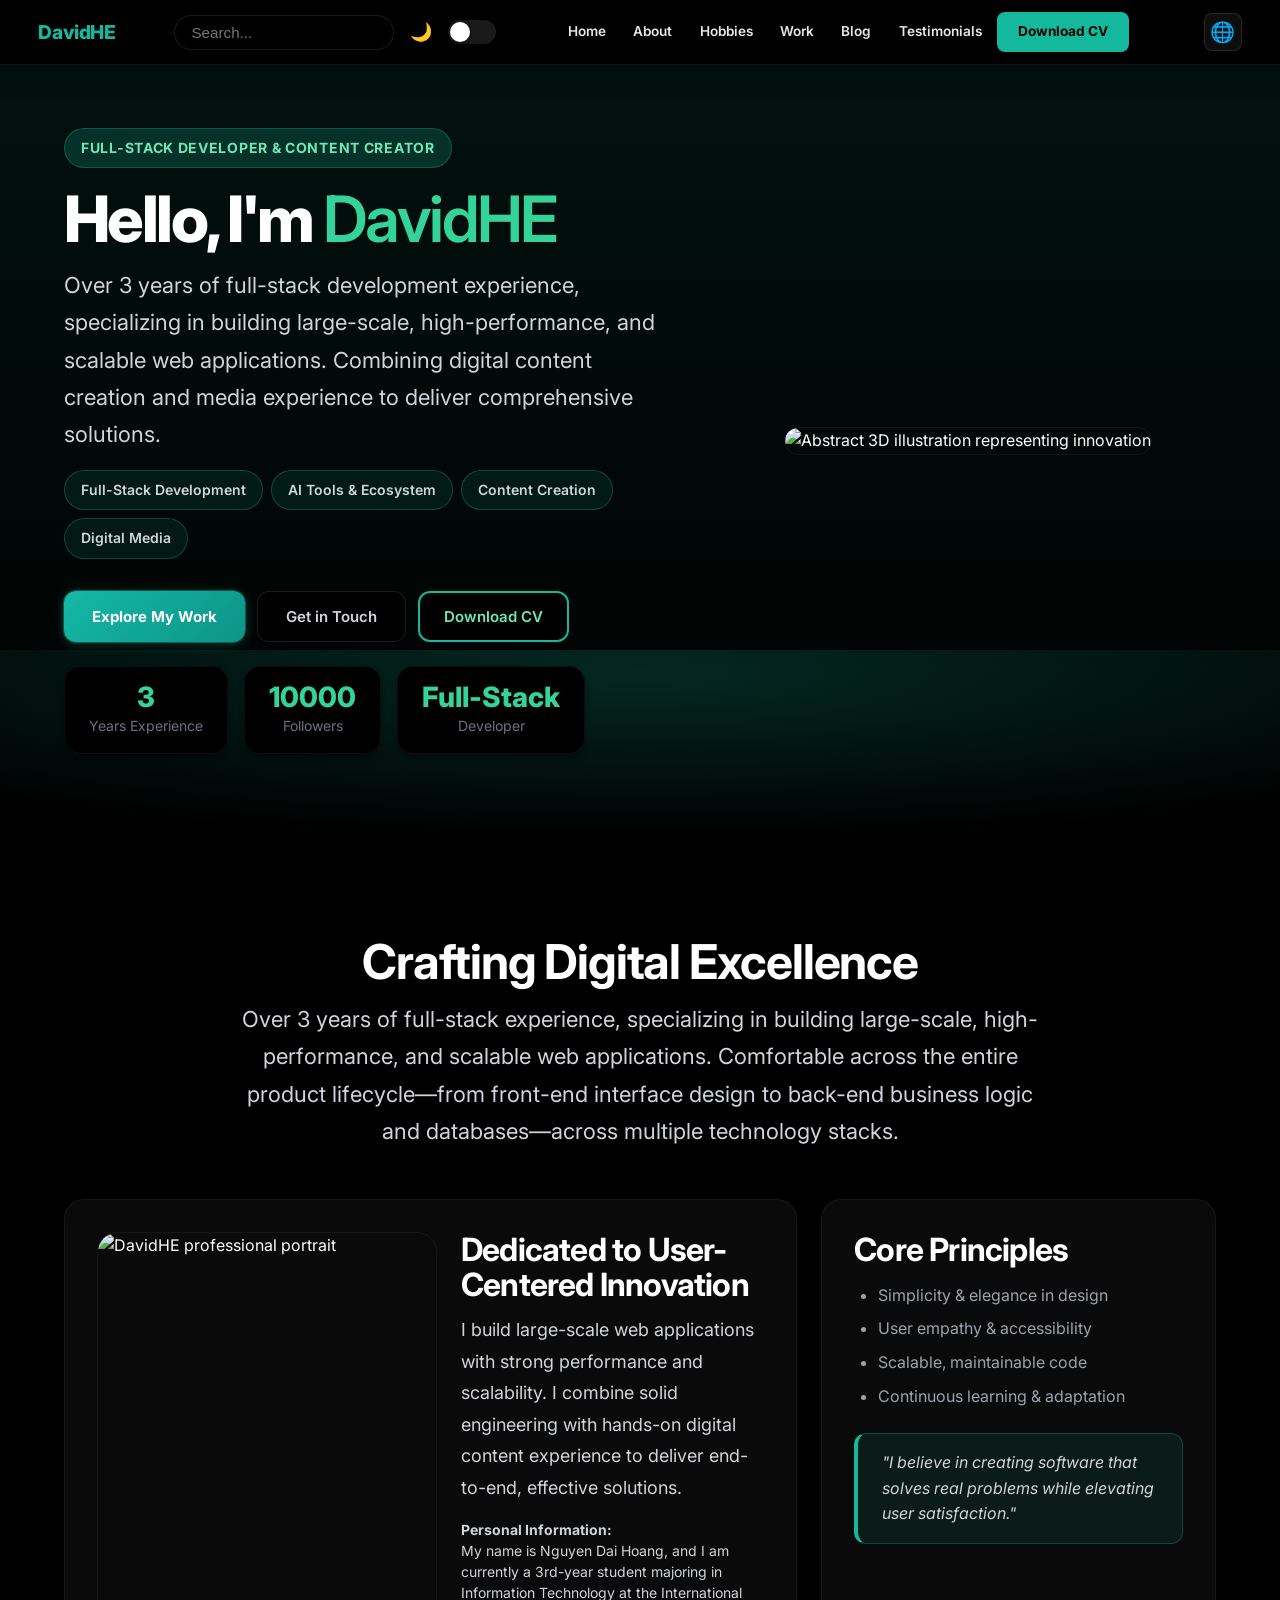
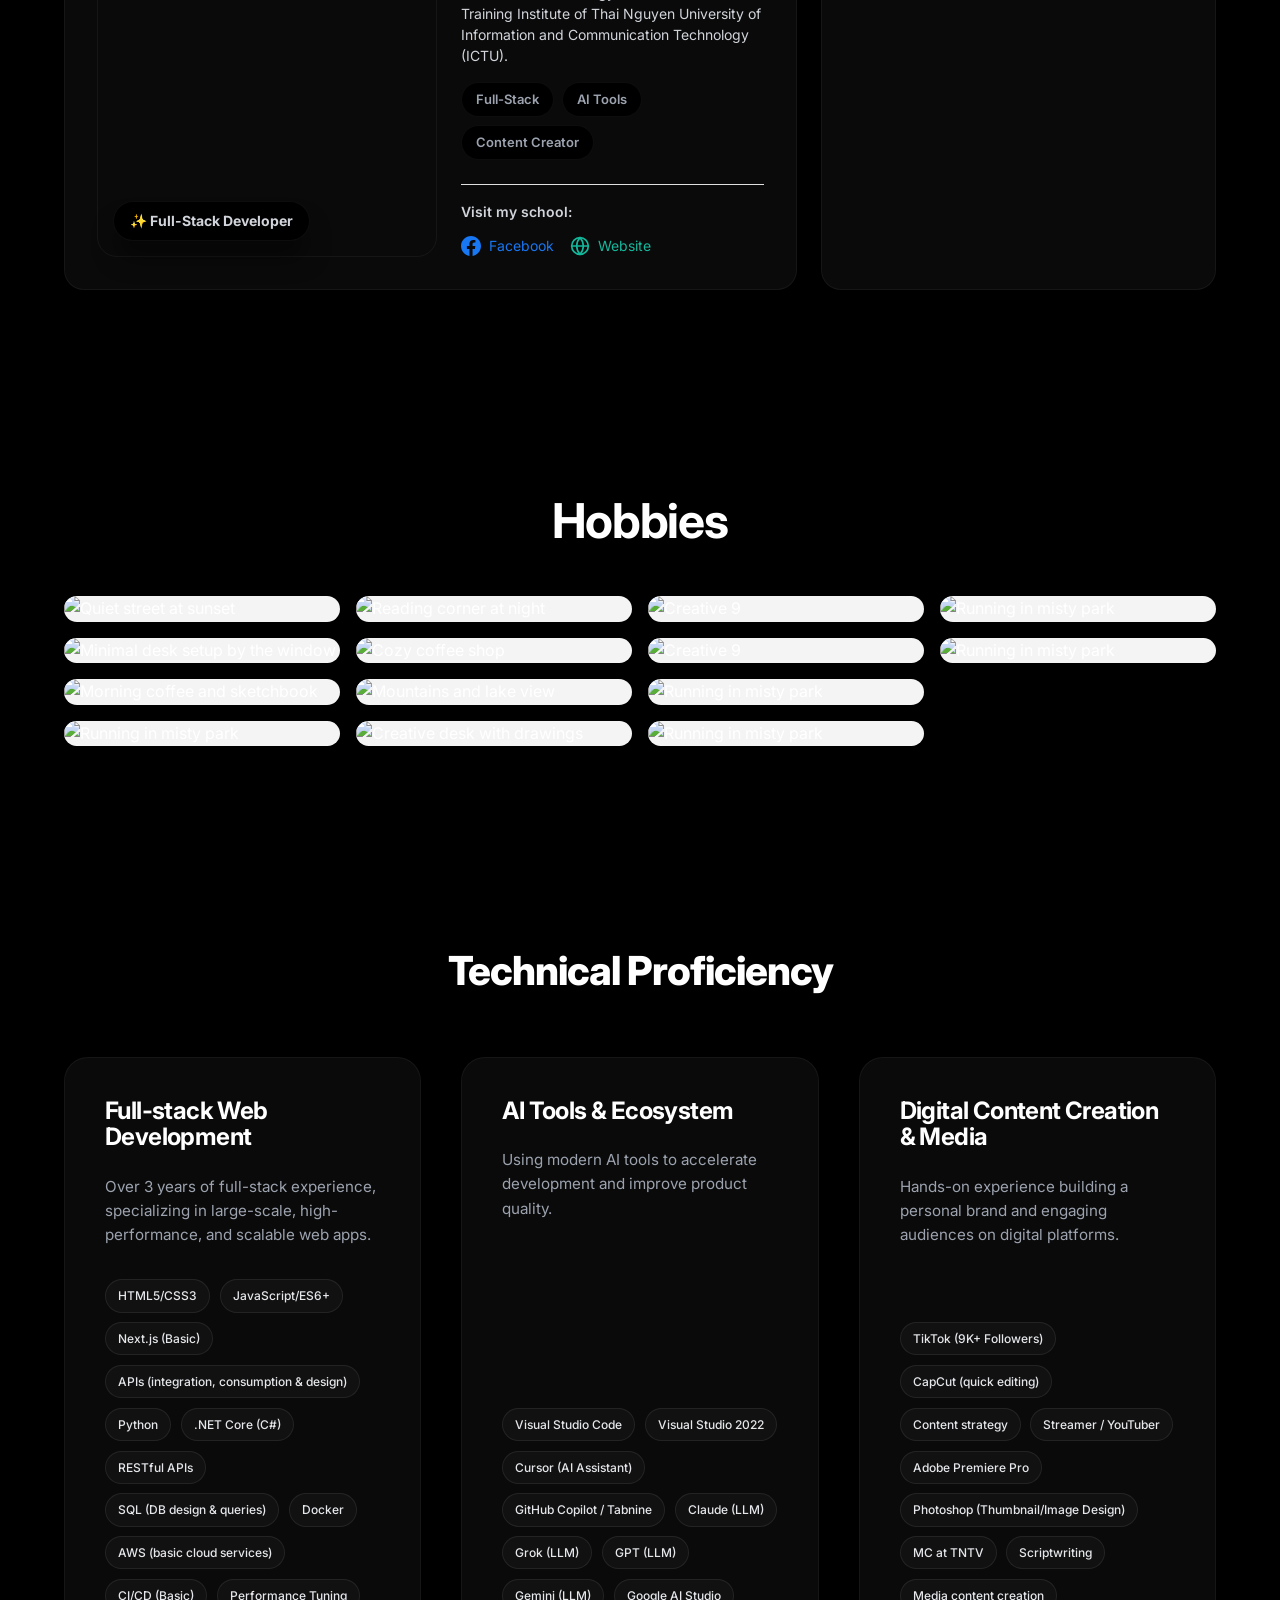
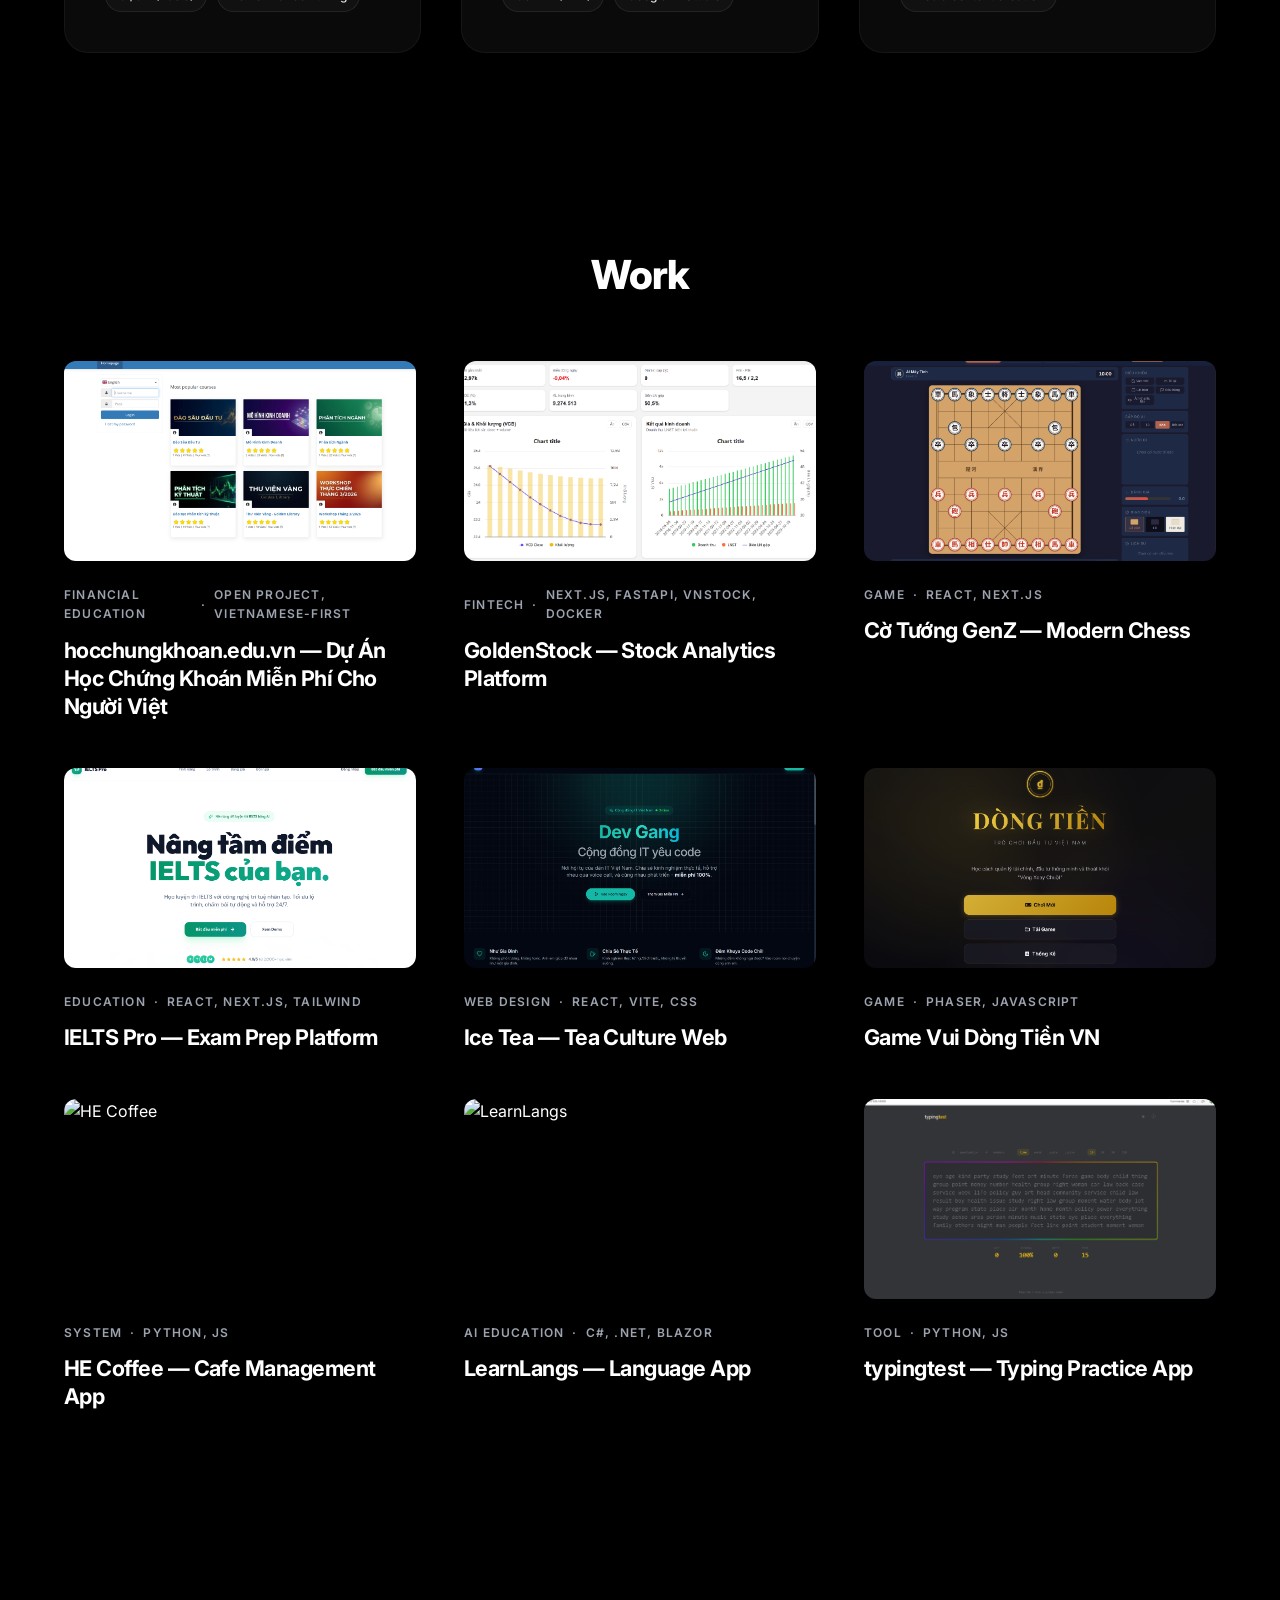
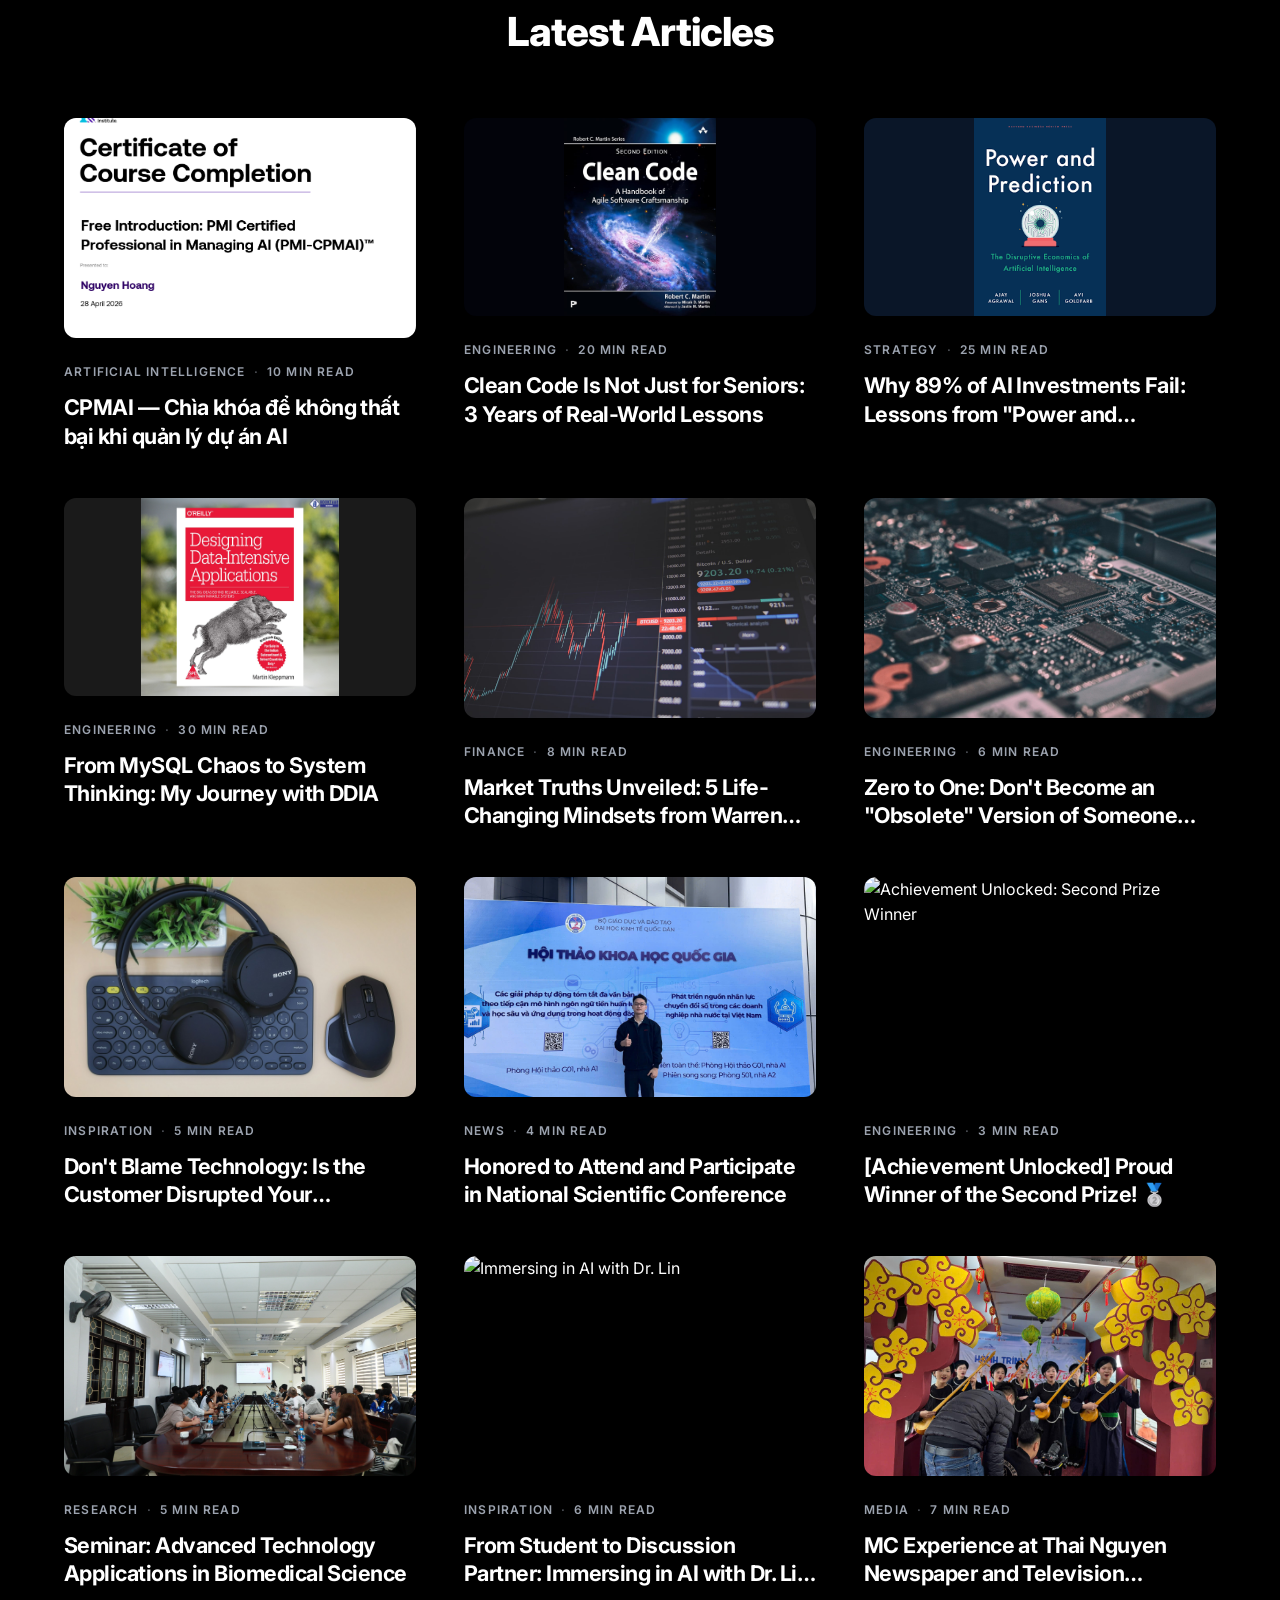
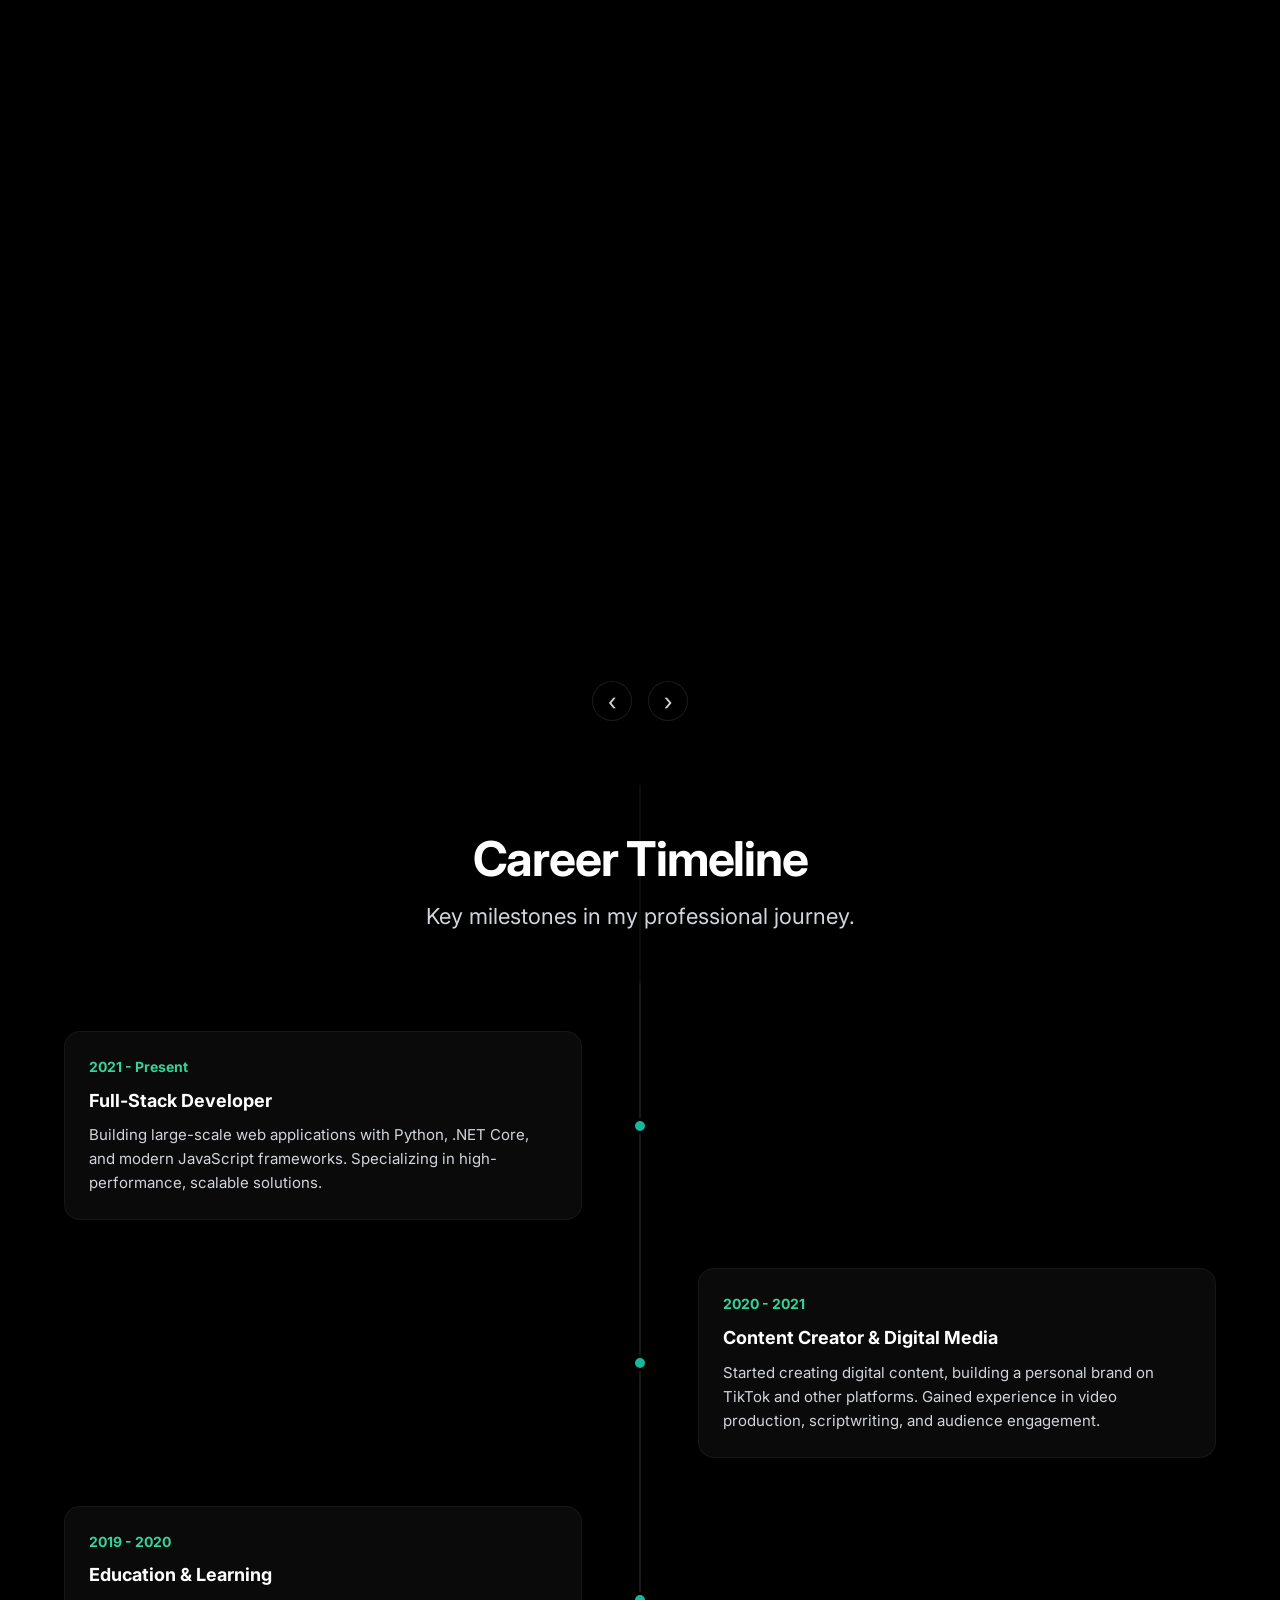
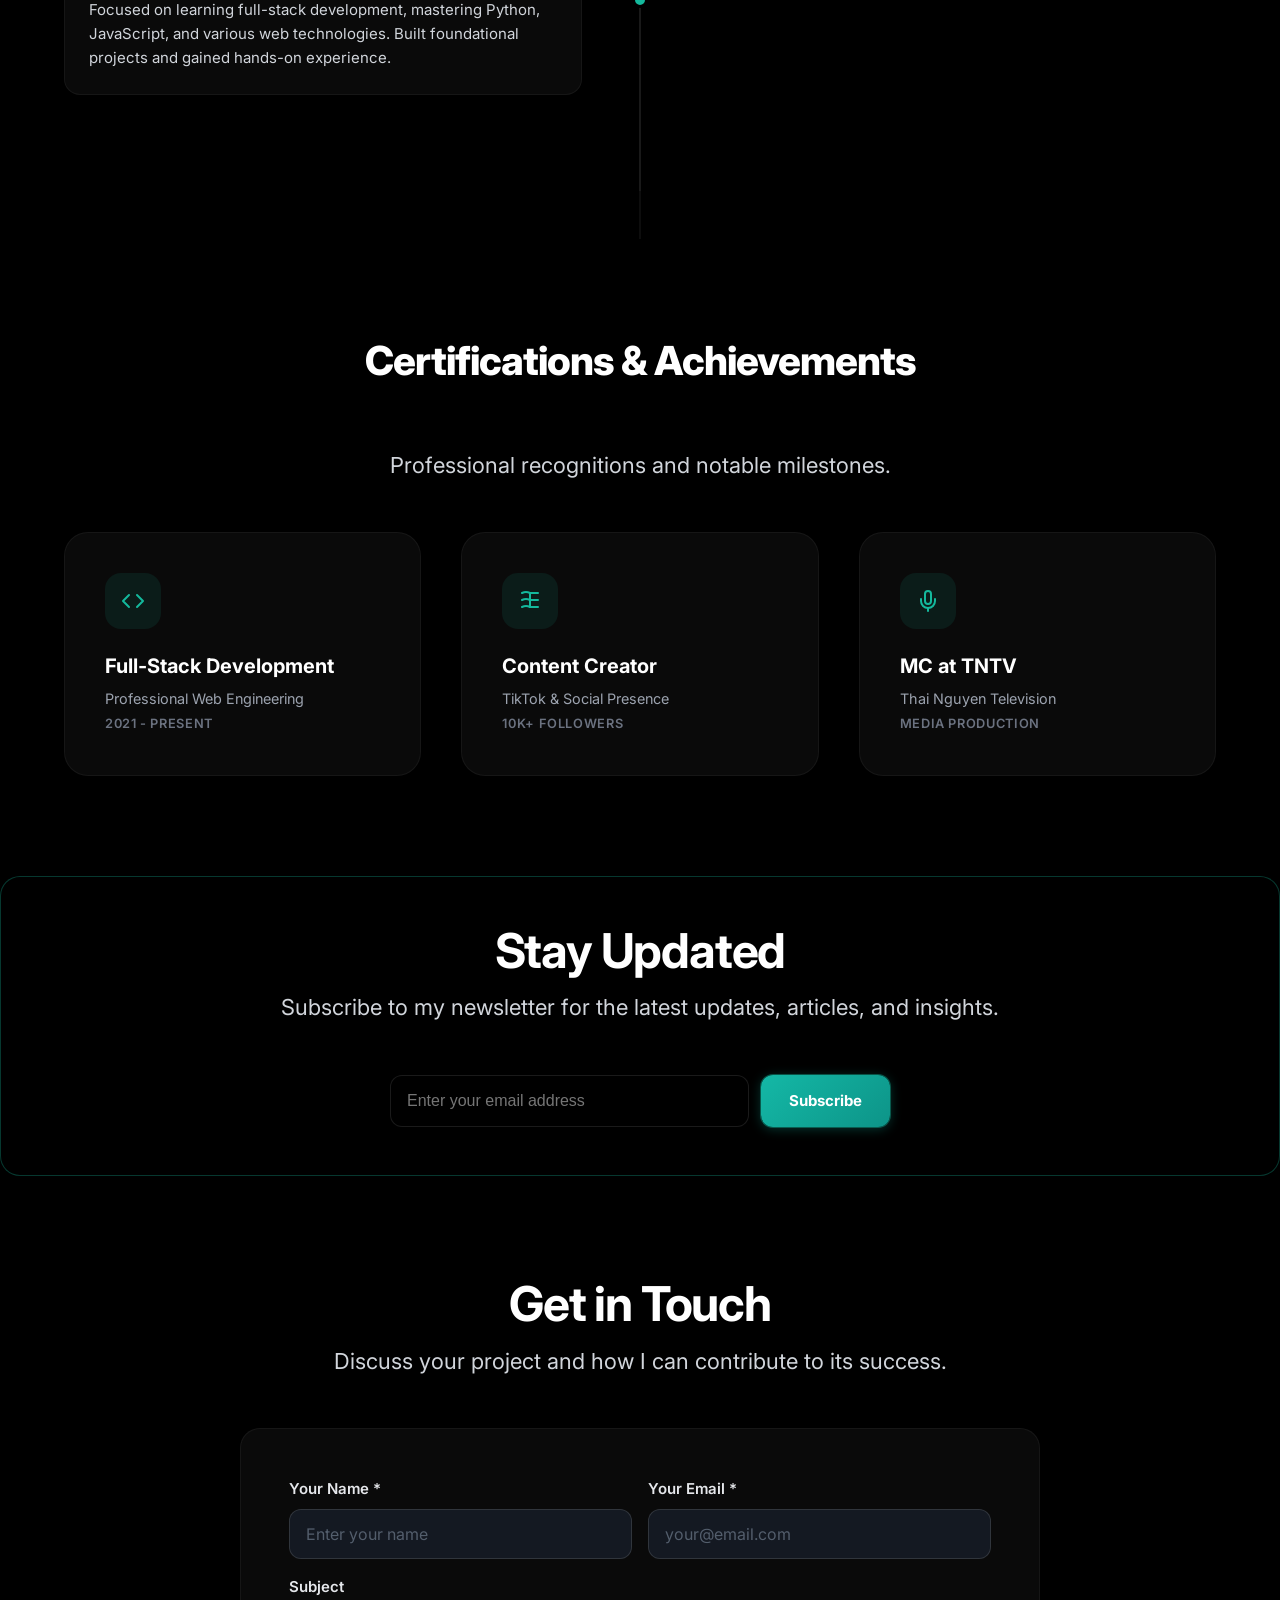
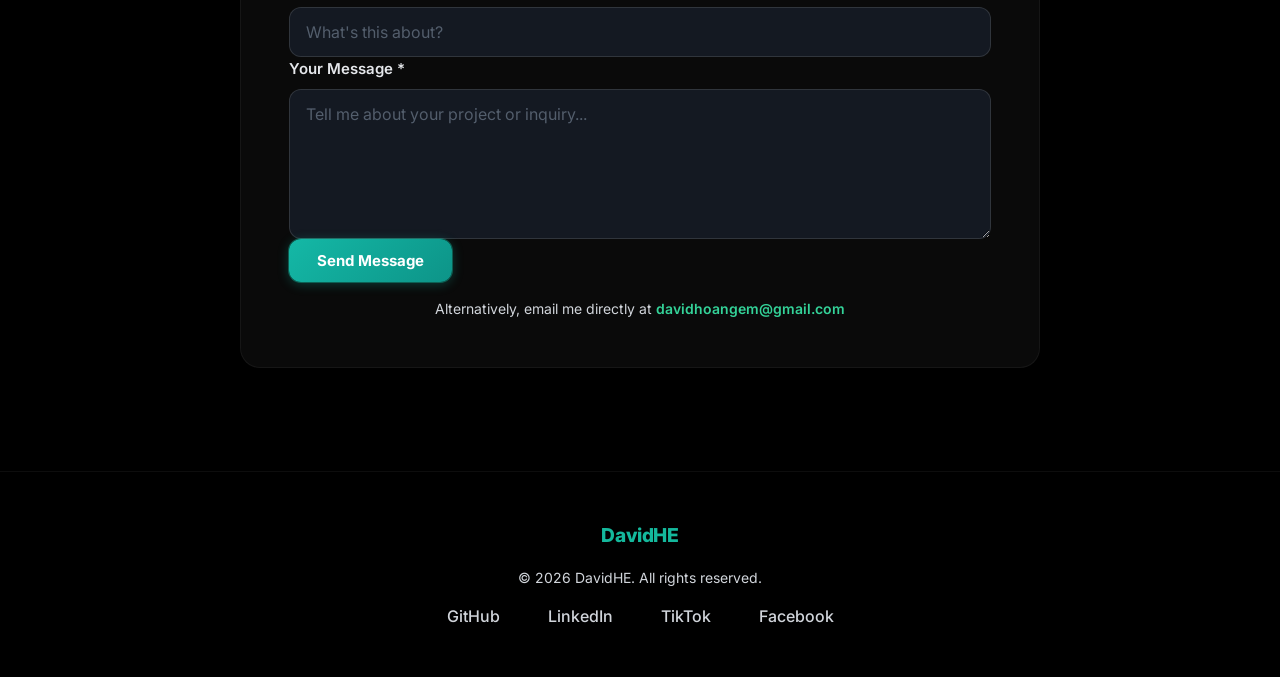
==== index.html @ c5594933 "design: replace emojis with SVGs and fix contrast in modal sections" ====
<!DOCTYPE html>
<html lang="en">

<head>
  <meta charset="utf-8" />
  <meta name="viewport" content="width=device-width, initial-scale=1" />
  <title>DavidHE • Professional Software Developer Portfolio</title>
  <meta name="description"
    content="DavidHE — Experienced freelance software developer crafting intuitive, user-centered digital solutions with a focus on clarity and impact." />
  <meta name="keywords"
    content="DavidHE, Full-Stack Developer, Software Developer, Web Developer, Portfolio, Python, .NET, C#, JavaScript" />
  <meta name="author" content="DavidHE" />
  <link rel="canonical" href="https://davidhevn.github.io/" />

  <!-- Open Graph / Facebook -->
  <meta property="og:type" content="website" />
  <meta property="og:url" content="https://davidhevn.github.io/" />
  <meta property="og:title" content="DavidHE • Professional Software Developer Portfolio" />
  <meta property="og:description"
    content="Experienced freelance software developer crafting intuitive, user-centered digital solutions." />
  <meta property="og:image" content="static/assets/david-photo.jpg" />

  <!-- Twitter -->
  <meta property="twitter:card" content="summary_large_image" />
  <meta property="twitter:url" content="https://davidhevn.github.io/" />
  <meta property="twitter:title" content="DavidHE • Professional Software Developer Portfolio" />
  <meta property="twitter:description"
    content="Experienced freelance software developer crafting intuitive, user-centered digital solutions." />
  <meta property="twitter:image" content="static/assets/david-photo.jpg" />

  <!-- PWA -->
  <link rel="manifest" href="static/manifest.json" />
  <meta name="theme-color" content="#14b89c" />
  <meta name="apple-mobile-web-app-capable" content="yes" />
  <meta name="apple-mobile-web-app-status-bar-style" content="default" />
  <meta name="apple-mobile-web-app-title" content="DavidHE Portfolio" />

  <!-- Preconnect for performance -->
  <link rel="preconnect" href="https://fonts.googleapis.com" />
  <link rel="preconnect" href="https://fonts.gstatic.com" crossorigin />

  <!-- Professional Font Stack -->
  <link href="https://fonts.googleapis.com/css2?family=Inter:wght@400;500;600;700;800&display=swap" rel="stylesheet" />

  <!-- Main Stylesheet -->
  <link rel="stylesheet" href="static/css/style.css" />

  <!-- Structured Data (JSON-LD) -->
  <script type="application/ld+json">
  {
    "@context": "https://schema.org",
    "@type": "Person",
    "name": "DavidHE",
    "jobTitle": "Full-Stack Developer",
    "description": "Experienced freelance software developer specializing in large-scale, high-performance web applications.",
    "url": "https://davidhevn.github.io/",
    "sameAs": [
      "https://github.com/davidhevn",
      "https://www.linkedin.com/in/davidhoangem-davidhe-88694a318/",
      "https://www.tiktok.com/@davidhevn/",
      "https://www.facebook.com/hoang.snguyens.589583/"
    ],
    "email": "davidhoangem@gmail.com",
    "knowsAbout": [
      "Full-Stack Development",
      "Python",
      "JavaScript",
      ".NET Core",
      "C#",
      "Web Development",
      "AI Tools",
      "Content Creation"
    ]
  }
  </script>

  <!-- Google Analytics (replace with your GA ID) -->
  <!--
  <script async src="https://www.googletagmanager.com/gtag/js?id=GA_MEASUREMENT_ID"></script>
  <script>
    window.dataLayer = window.dataLayer || [];
    function gtag(){dataLayer.push(arguments);}
    gtag('js', new Date());
    gtag('config', 'GA_MEASUREMENT_ID');
  </script>
  -->

  <!-- Google Translate -->
  <script type="text/javascript">
    window.googleTranslateElementInit = function () {
      new google.translate.TranslateElement({
        pageLanguage: 'en',
        includedLanguages: 'en,vi,zh-CN,ja,ko,fr,de,es,pt,ru,ar,hi,th,id,it,nl,pl,tr',
        layout: google.translate.TranslateElement.InlineLayout.SIMPLE,
        autoDisplay: false
      }, 'google_translate_element');
    };
  </script>
  <script type="text/javascript"
    src="https://translate.google.com/translate_a/element.js?cb=googleTranslateElementInit"></script>
</head>

<body>

  <!-- Accessibility Skip Link -->
  <a class="skip" href="#main">Skip to content</a>

  <!-- Google Translate Element (Hidden) -->
  <div id="google_translate_element" style="display: none;"></div>

  <!-- =========================================
       Header & Navigation
       ========================================= -->
  <header class="header" id="header">
    <div class="container header__bar">
      <a class="brand" href="#home" aria-label="Go to home">
        <span class="brand__text">DavidHE</span>
      </a>

      <div class="header__controls">
        <!-- Search -->
        <div class="search search--compact" id="global-search">
          <input type="search" id="search-input" class="search__input" placeholder="Search..."
            aria-label="Search website" autocomplete="off" />
          <div class="search__dropdown" id="search-dropdown" aria-live="polite">
            <div class="search__hint">Try searching for:</div>
            <ul class="search__results" id="search-results"></ul>
          </div>
        </div>

        <div class="theme-toggle">
          <span class="theme-toggle__icon" id="theme-icon">🌙</span>
          <button class="theme-toggle__button" id="theme-toggle" aria-label="Toggle dark mode">
            <span class="theme-toggle__slider"></span>
          </button>
        </div>
      </div>

      <!-- Mobile Navigation Toggle -->
      <input id="nav-toggle" type="checkbox" class="nav__toggle" aria-label="Toggle menu" />
      <label for="nav-toggle" class="nav__button" aria-hidden="true">
        <span></span>
        <span></span>
        <span></span>
      </label>

      <nav class="nav" aria-label="Primary navigation">
        <ul class="nav__list">
          <li><a href="#home" class="nav__link">Home</a></li>
          <li><a href="#about" class="nav__link">About</a></li>
          <li><a href="#hobbies" class="nav__link">Hobbies</a></li>
          <li><a href="#work" class="nav__link">Work</a></li>
          <li><a href="#blog" class="nav__link">Blog</a></li>
          <li><a href="#testimonials" class="nav__link">Testimonials</a></li>
          <li><a href="cv.html" class="nav__link nav__cta">Download CV</a></li>
        </ul>
      </nav>

      <!-- Language Selector with Globe Icon -->
      <div class="language-selector">
        <button class="language-toggle" id="language-toggle" aria-label="Select language">
          <span class="language-icon">🌐</span>
        </button>
        <div class="language-menu" id="language-menu">
          <div class="language-menu__header">Select Language</div>
          <ul class="language-menu__list">
            <li><a href="#" data-lang="en" class="language-option">English</a></li>
            <li><a href="#" data-lang="vi" class="language-option">Tiếng Việt</a></li>
            <li><a href="#" data-lang="zh" class="language-option">中文</a></li>
            <li><a href="#" data-lang="ja" class="language-option">日本語</a></li>
            <li><a href="#" data-lang="ko" class="language-option">한국어</a></li>
            <li><a href="#" data-lang="fr" class="language-option">Français</a></li>
            <li><a href="#" data-lang="de" class="language-option">Deutsch</a></li>
            <li><a href="#" data-lang="es" class="language-option">Español</a></li>
            <li><a href="#" data-lang="pt" class="language-option">Português</a></li>
            <li><a href="#" data-lang="ru" class="language-option">Русский</a></li>
            <li><a href="#" data-lang="ar" class="language-option">العربية</a></li>
            <li><a href="#" data-lang="hi" class="language-option">हिन्दी</a></li>
            <li><a href="#" data-lang="th" class="language-option">ไทย</a></li>
            <li><a href="#" data-lang="id" class="language-option">Bahasa Indonesia</a></li>
            <li><a href="#" data-lang="it" class="language-option">Italiano</a></li>
            <li><a href="#" data-lang="nl" class="language-option">Nederlands</a></li>
            <li><a href="#" data-lang="pl" class="language-option">Polski</a></li>
            <li><a href="#" data-lang="tr" class="language-option">Türkçe</a></li>
          </ul>
        </div>
      </div>
    </div>
  </header>

  <!-- =========================================
       Main Content
       ========================================= -->
  <main id="main">

    <!-- =========================================
         Hero Section
         ========================================= -->
    <section id="home" class="hero">
      <div class="container hero__grid">
        <div class="hero__content">
          <span class="eyebrow">Full-Stack Developer & Content Creator</span>
          <h1 class="h1">Hello, I'm <span class="accent">DavidHE</span></h1>
          <p class="lead">
            Over 3 years of full-stack development experience, specializing in building large-scale, high-performance,
            and scalable web applications. Combining digital content creation and media experience to deliver
            comprehensive solutions.
          </p>

          <ul class="chips">
            <li class="chip">Full-Stack Development</li>
            <li class="chip">AI Tools & Ecosystem</li>
            <li class="chip">Content Creation</li>
            <li class="chip">Digital Media</li>
          </ul>

          <div class="cta">
            <a href="#work" class="btn btn--primary">Explore My Work</a>
            <a href="#contact" class="btn btn--secondary">Get in Touch</a>
            <a href="cv.html" class="btn btn--secondary cv-download" target="_blank">Download CV</a>
          </div>

          <div class="stats">
            <div class="stat">
              <span class="stat__num">3+</span>
              <span class="stat__label">Years Experience</span>
            </div>
            <div class="stat">
              <span class="stat__num">10000</span>
              <span class="stat__label">Followers</span>
            </div>
            <div class="stat">
              <span class="stat__num">Full-Stack</span>
              <span class="stat__label">Developer</span>
            </div>
          </div>
        </div>

        <div class="hero__figure">
          <img class="hero__3d" src="static/assets/hero-3d.png"
            alt="Abstract 3D illustration representing innovation" />
        </div>
      </div>
      <div class="band" aria-hidden="true"></div>
    </section>

    <!-- =========================================
     About Section
     ========================================= -->
    <section id="about" class="section about">
      <div class="container">
        <header class="section__head">

          <h2 class="h2">Crafting Digital Excellence</h2>
          <p class="lead">
            Over 3 years of full-stack experience, specializing in building large-scale, high-performance, and scalable
            web applications. Comfortable across the entire product lifecycle—from front-end interface design to
            back-end business logic and databases—across multiple technology stacks.
          </p>
        </header>

        <div class="about__grid">
          <article class="card about__profile">
            <div class="profile__media">
              <img class="profile__photo" src="static/assets/david-photo.jpg" alt="DavidHE professional portrait"
                loading="lazy" />
              <span class="profile__badge">✨ Full-Stack Developer</span>
            </div>
            <div class="profile__body">
              <h3 class="h3">Dedicated to User-Centered Innovation</h3>
              <p class="body-lg muted">
                I build large-scale web applications with strong performance and scalability. I combine solid
                engineering with hands-on digital content experience to deliver end-to-end, effective solutions.
              </p>
              <p class="body-sm muted" style="margin-top: 1rem;">
                <strong>Personal Information:</strong><br>
                My name is Nguyen Dai Hoang, and I am currently a 3rd-year student majoring in Information Technology at
                the International Training Institute of Thai Nguyen University of Information and Communication
                Technology (ICTU).
              </p>
              <div class="tags" style="margin-top: 1rem;">
                <span class="tag">Full-Stack</span>
                <span class="tag">AI Tools</span>
                <span class="tag">Content Creator</span>
              </div>
              <div style="margin-top: 1.5rem; padding-top: 1rem; border-top: 1px solid var(--border-color, #e0e0e0);">
                <p style="margin-bottom: 0.75rem; font-size: 0.875rem; font-weight: 600;">Visit my school:</p>
                <div style="display: flex; gap: 1rem; align-items: center;">
                  <a href="https://www.facebook.com/ictu.vn" target="_blank" rel="noopener noreferrer"
                    style="display: inline-flex; align-items: center; gap: 0.5rem; text-decoration: none; color: #1877F2; font-size: 0.875rem; transition: transform 0.2s;"
                    onmouseover="this.style.transform='scale(1.1)'" onmouseout="this.style.transform='scale(1)'"
                    title="Visit ICTU Facebook">
                    <svg width="20" height="20" viewBox="0 0 24 24" fill="currentColor"
                      xmlns="http://www.w3.org/2000/svg">
                      <path
                        d="M24 12.073c0-6.627-5.373-12-12-12s-12 5.373-12 12c0 5.99 4.388 10.954 10.125 11.854v-8.385H7.078v-3.47h3.047V9.43c0-3.007 1.792-4.669 4.533-4.669 1.312 0 2.686.235 2.686.235v2.953H15.83c-1.491 0-1.956.925-1.956 1.874v2.25h3.328l-.532 3.47h-2.796v8.385C19.612 23.027 24 18.062 24 12.073z" />
                    </svg>
                    <span>Facebook</span>
                  </a>
                  <a href="https://ictu.vn/" target="_blank" rel="noopener noreferrer"
                    style="display: inline-flex; align-items: center; gap: 0.5rem; text-decoration: none; color: #14b89c; font-size: 0.875rem; transition: transform 0.2s;"
                    onmouseover="this.style.transform='scale(1.1)'" onmouseout="this.style.transform='scale(1)'"
                    title="Visit ICTU Website">
                    <svg width="20" height="20" viewBox="0 0 24 24" fill="none" stroke="currentColor" stroke-width="2"
                      stroke-linecap="round" stroke-linejoin="round" xmlns="http://www.w3.org/2000/svg">
                      <circle cx="12" cy="12" r="10"></circle>
                      <line x1="2" y1="12" x2="22" y2="12"></line>
                      <path
                        d="M12 2a15.3 15.3 0 0 1 4 10 15.3 15.3 0 0 1-4 10 15.3 15.3 0 0 1-4-10 15.3 15.3 0 0 1 4-10z">
                      </path>
                    </svg>
                    <span>Website</span>
                  </a>
                </div>
              </div>
            </div>
          </article>

          <article class="card about__info">
            <h3 class="h3">Core Principles</h3>
            <ul class="list">
              <li>Simplicity & elegance in design</li>
              <li>User empathy & accessibility</li>
              <li>Scalable, maintainable code</li>
              <li>Continuous learning & adaptation</li>
            </ul>
            <p class="quote">
              "I believe in creating software that solves real problems while elevating user satisfaction."
            </p>
          </article>
        </div>
      </div>
    </section>



    <!-- =========================================
     Hobbies Section (Masonry gallery + upload)
     ========================================= -->
    <section id="hobbies" class="section hobbies">
      <div class="container">
        <header class="section__head">
          <h2 class="h2">Hobbies </h2>


        </header>

        <!-- Masonry grid -->
        <div id="hobbyGrid" class="masonry">
          <!-- 8 ảnh mẫu (bạn có thể thay đường dẫn sang static của Flask) -->
          <figure class="masonry__item">
            <img src="static/assets/hobby-1.jpg" alt="Quiet street at sunset" loading="lazy" />
          </figure>
          <figure class="masonry__item">
            <img src="static/assets/hobby-2.jpg" alt="Minimal desk setup by the window" loading="lazy" />
          </figure>
          <figure class="masonry__item">
            <img src="static/assets/hobby-3.jpg" alt="Morning coffee and sketchbook" loading="lazy" />
          </figure>
          <figure class="masonry__item">
            <img src="static/assets/hobby-4.jpg" alt="Running in misty park" loading="lazy" />
          </figure>
          <figure class="masonry__item">
            <img src="static/assets/hobby-5.jpg" alt="Reading corner at night" loading="lazy" />
          </figure>
          <figure class="masonry__item">
            <img src="static/assets/hobby-6.jpg" alt="Cozy coffee shop" loading="lazy" />
          </figure>
          <figure class="masonry__item">
            <img src="static/assets/hobby-7.jpg" alt="Mountains and lake view" loading="lazy" />
          </figure>
          <figure class="masonry__item">
            <img src="static/assets/hobby-8.jpg" alt="Creative desk with drawings" loading="lazy" />
          </figure>
          <figure class="masonry__item">
            <img src="static/assets/hobby-9.jpg" alt="Creative 9" loading="lazy" />
          </figure>
          <figure class="masonry__item">
            <img src="static/assets/hobby-10.jpg" alt="Creative 9" loading="lazy" />
          </figure>
          <figure class="masonry__item">
            <img src="static/assets/hobby-11.jpg" alt="Running in misty park" loading="lazy" />
          </figure>
          <figure class="masonry__item">
            <img src="static/assets/hobby-12.jpg" alt="Running in misty park" loading="lazy" />
          </figure>
          <figure class="masonry__item">
            <img src="static/assets/hobby-13.jpg" alt="Running in misty park" loading="lazy" />
          </figure>
          <figure class="masonry__item">
            <img src="static/assets/hobby-14.jpg" alt="Running in misty park" loading="lazy" />
          </figure>
        </div>
      </div>
    </section>

    <!-- =========================================
     Skills Section
     ========================================= -->
    <section id="skills" class="section skills">
      <div class="container">
        <header class="section__head">

          <h2 class="h2">Technical Proficiency</h2>

        </header>

        <div class="skills__wrap">
          <!-- Full-stack -->
          <article class="card skill">
            <div class="skill__head">

              <h3 class="h3">Full-stack Web Development</h3>
            </div>
            <p class="muted">
              Over 3 years of full-stack experience, specializing in large-scale, high-performance, and scalable web
              apps.
            </p>
            <ul class="badges">
              <li>HTML5/CSS3</li>
              <li>JavaScript/ES6+</li>
              <li>Next.js (Basic)</li>
              <li>APIs (integration, consumption & design)</li>
              <li>Python</li>
              <li>.NET Core (C#)</li>
              <li>RESTful APIs</li>
              <li>SQL (DB design & queries)</li>
              <li>Docker</li>
              <li>AWS (basic cloud services)</li>
              <li>CI/CD (Basic)</li>
              <li>Performance Tuning</li>
            </ul>
          </article>

          <!-- AI Tools -->
          <article class="card skill">
            <div class="skill__head">

              <h3 class="h3">AI Tools & Ecosystem</h3>
            </div>
            <p class="muted">
              Using modern AI tools to accelerate development and improve product quality.
            </p>
            <ul class="badges">
              <li>Visual Studio Code</li>
              <li>Visual Studio 2022</li>
              <li>Cursor (AI Assistant)</li>
              <li>GitHub Copilot / Tabnine</li>
              <li>Claude (LLM)</li>
              <li>Grok (LLM)</li>
              <li>GPT (LLM)</li>
              <li>Gemini (LLM)</li>
              <li>Google AI Studio</li>
            </ul>
          </article>

          <!-- Content -->
          <article class="card skill">
            <div class="skill__head">

              <h3 class="h3">Digital Content Creation & Media</h3>
            </div>
            <p class="muted">
              Hands-on experience building a personal brand and engaging audiences on digital platforms.
            </p>
            <ul class="badges">
              <li>TikTok (9K+ Followers)</li>
              <li>CapCut (quick editing)</li>
              <li>Content strategy</li>
              <li>Streamer / YouTuber</li>
              <li>Adobe Premiere Pro</li>
              <li>Photoshop (Thumbnail/Image Design)</li>
              <li>MC at TNTV</li>
              <li>Scriptwriting</li>
              <li>Media content creation</li>
            </ul>
          </article>
        </div>
      </div>
    </section>

    <!-- =========================================
     Portfolio Section
     ========================================= -->
    <section id="work" class="section portfolio">
      <div class="container">
        <header class="section__head">

          <h2 class="h2">Work</h2>
          <p class="lead">

          </p>
        </header>

        <div class="grid grid--3">
          <!-- Project 9: Học Chứng Khoán Miễn Phí -->
          <article class="work card" data-blog-modal="project-hocchungkhoan-detail">
            <div class="work__media">
              <img src="static/assets/hocchungkhoanedu.png" alt="Học Chứng Khoán Edu" loading="lazy" />
            </div>
            <div class="work__body">
              <div class="work-meta">
                <span>FINANCIAL EDUCATION</span>
                <span class="dot">·</span>
                <span>Open Project, Vietnamese-first</span>
              </div>
              <h3 class="h3">hocchungkhoan.edu.vn — Dự Án Học Chứng Khoán Miễn Phí Cho Người Việt</h3>
            </div>
          </article>

          <!-- Project 8: GoldenStock -->
          <article class="work card" data-blog-modal="project-goldenstock-detail">
            <div class="work__media">
              <img src="static/assets/goldenstockblog.png" alt="GoldenStock" loading="lazy" />
            </div>
            <div class="work__body">
              <div class="work-meta">
                <span>FINTECH</span>
                <span class="dot">·</span>
                <span>Next.js, FastAPI, VNStock, Docker</span>
              </div>
              <h3 class="h3">GoldenStock — Stock Analytics Platform</h3>
            </div>
          </article>

          <!-- Project 7: Cờ Tướng GenZ -->
          <article class="work card" data-blog-modal="project-cotuong-detail">
            <div class="work__media">
              <img src="static/assets/project co tuonggenz.png" alt="Cờ Tướng GenZ" loading="lazy" />
            </div>
            <div class="work__body">
              <div class="work-meta">
                <span>GAME</span>
                <span class="dot">·</span>
                <span>React, Next.js</span>
              </div>
              <h3 class="h3">Cờ Tướng GenZ — Modern Chess</h3>
            </div>
          </article>

          <!-- Project 4: IELTS Pro -->
          <article class="work card" data-blog-modal="project-ielts-detail">
            <div class="work__media">
              <img src="static/assets/project-ielts.jpg" alt="IELTS Pro" loading="lazy" />
            </div>
            <div class="work__body">
              <div class="work-meta">
                <span>EDUCATION</span>
                <span class="dot">·</span>
                <span>React, Next.js, Tailwind</span>
              </div>
              <h3 class="h3">IELTS Pro — Exam Prep Platform</h3>
            </div>
          </article>

          <!-- Project 5: Ice Tea -->
          <article class="work card" data-blog-modal="project-icetea-detail">
            <div class="work__media">
              <img src="static/assets/project-icetea.jpg" alt="Ice Tea" loading="lazy" />
            </div>
            <div class="work__body">
              <div class="work-meta">
                <span>WEB DESIGN</span>
                <span class="dot">·</span>
                <span>React, Vite, CSS</span>
              </div>
              <h3 class="h3">Ice Tea — Tea Culture Web</h3>
            </div>
          </article>

          <!-- Project 6: Game Vui Dòng Tiền Việt Nam -->
          <article class="work card" data-blog-modal="project-cashflow-detail">
            <div class="work__media">
              <img src="static/assets/project-cashflow.jpg" alt="Game Vui Dòng Tiền" loading="lazy" />
            </div>
            <div class="work__body">
              <div class="work-meta">
                <span>GAME</span>
                <span class="dot">·</span>
                <span>Phaser, JavaScript</span>
              </div>
              <h3 class="h3">Game Vui Dòng Tiền VN</h3>
            </div>
          </article>

          <!-- Project 1: HE Coffee -->
          <article class="work card" data-blog-modal="project-coffee-detail">
            <div class="work__media">
              <img src="static/assets/project-1.jpg" alt="HE Coffee" loading="lazy" />
            </div>
            <div class="work__body">
              <div class="work-meta">
                <span>SYSTEM</span>
                <span class="dot">·</span>
                <span>Python, JS</span>
              </div>
              <h3 class="h3">HE Coffee — Cafe Management App</h3>
            </div>
          </article>

          <!-- Project 2: LearnLangs -->
          <article class="work card" data-blog-modal="project-learnlangs-detail">
            <div class="work__media">
              <img src="static/assets/project-2.jpg" alt="LearnLangs" loading="lazy" />
            </div>
            <div class="work__body">
              <div class="work-meta">
                <span>AI EDUCATION</span>
                <span class="dot">·</span>
                <span>C#, .NET, Blazor</span>
              </div>
              <h3 class="h3">LearnLangs — Language App</h3>
            </div>
          </article>

          <!-- Project 3: typingtest -->
          <article class="work card" data-blog-modal="project-typing-detail">
            <div class="work__media">
              <img src="static/assets/project-3.jpg" alt="typingtest" loading="lazy" />
            </div>
            <div class="work__body">
              <div class="work-meta">
                <span>TOOL</span>
                <span class="dot">·</span>
                <span>Python, JS</span>
              </div>
              <h3 class="h3">typingtest — Typing Practice App</h3>
            </div>
          </article>


          <!-- (Optional) Thêm project khác ở đây với tên & stack riêng -->
          <!--
          <article class="work card"> ... </article>
          -->
        </div>
      </div>
    </section>






    <!-- =========================================
         Blog Section
         ========================================= -->
    <section id="blog" class="section blog">
      <div class="container">
        <header class="section__head">

          <h2 class="h2">Latest Articles</h2>

        </header>

        <div class="blog__slider">
          <button class="blog__nav blog__nav--prev" aria-label="Previous articles">‹</button>
          <div class="blog__track">

            <!-- Blog: CPMAI Certificate (Artificial Intelligence) -->
            <article class="blog__card blog__card--cpmai card" data-blog-modal="blog-cpmai-detail">
              <div class="blog__media">
                <img src="static/assets/cpmaicer.png" alt="CPMAI Certificate by DavidHE" loading="lazy" />
              </div>
              <div class="blog__body">
                <div class="blog-meta">
                  <span>Artificial Intelligence</span>
                  <span class="dot">·</span>
                  <span>10 min read</span>
                </div>
                <h3 class="h3">CPMAI — Chìa khóa để không thất bại khi quản lý dự án AI</h3>
              </div>
            </article>

            <!-- Blog 10: Clean Code Journey (Engineering) -->
            <article class="blog__card blog__card--clean-code card" data-blog-modal="blog-clean-code-bible-detail">
              <div class="blog__media">
                <img src="static/assets/cleancodeblog.jpg" alt="Clean Code Journey by DavidHE" loading="lazy" />
              </div>
              <div class="blog__body">
                <div class="blog-meta">
                  <span>Engineering</span>
                  <span class="dot">·</span>
                  <span>20 min read</span>
                </div>
                <h3 class="h3">Clean Code Is Not Just for Seniors: 3 Years of Real-World Lessons</h3>
              </div>
            </article>

            <!-- Blog: Power and Prediction (Strategy/Engineering) -->
            <article class="blog__card blog__card--power-prediction card" data-blog-modal="blog-power-prediction-detail">
              <div class="blog__media">
                <img src="static/assets/powerandpridictionblog.png" alt="Power and Prediction: AI Economics by DavidHE" loading="lazy" />
              </div>
              <div class="blog__body">
                <div class="blog-meta">
                  <span>Strategy</span>
                  <span class="dot">·</span>
                  <span>25 min read</span>
                </div>
                <h3 class="h3">Why 89% of AI Investments Fail: Lessons from "Power and Prediction"</h3>
              </div>
            </article>

            <!-- Blog: Designing Data-Intensive Applications (Engineering) -->
            <article class="blog__card blog__card--ddia card" data-blog-modal="blog-ddia-detail">
              <div class="blog__media">
                <img src="static/assets/designdataintensiveapplication.jpg" alt="Designing Data-Intensive Applications by Martin Kleppmann" loading="lazy" />
              </div>
              <div class="blog__body">
                <div class="blog-meta">
                  <span>Engineering</span>
                  <span class="dot">·</span>
                  <span>30 min read</span>
                </div>
                <h3 class="h3">From MySQL Chaos to System Thinking: My Journey with DDIA</h3>
              </div>
            </article>

            <!-- Blog 9: Warren Buffett Mindset (Finance) -->
            <article class="blog__card card" data-blog-modal="blog-buffett-detail">
              <div class="blog__media">
                <img src="static/assets/blog-buffett.jpg" alt="Warren Buffett Investment Mindset" loading="lazy" />
              </div>
              <div class="blog__body">
                <div class="blog-meta">
                  <span>Finance</span>
                  <span class="dot">·</span>
                  <span>8 min read</span>
                </div>
                <h3 class="h3">Market Truths Unveiled: 5 Life-Changing Mindsets from Warren Buffett</h3>
              </div>
            </article>

            <!-- Blog 1: Zero to One (Engineering/Strategy) -->
            <article class="blog__card card" data-blog-modal="blog-zero-to-one-detail">
              <div class="blog__media">
                <img src="static/assets/zero_to_one_cover.png" alt="Zero to One - Peter Thiel" loading="lazy" />
              </div>
              <div class="blog__body">
                <div class="blog-meta">
                  <span>Engineering</span>
                  <span class="dot">·</span>
                  <span>6 min read</span>
                </div>
                <h3 class="h3">Zero to One: Don't Become an "Obsolete" Version of Someone Else</h3>
              </div>
            </article>

            <!-- Blog 2: Don't Blame Technology (Inspiration) -->
            <article class="blog__card card" data-blog-modal="blog-dont-blame-tech-detail">
              <div class="blog__media">
                <img src="static/assets/dont_blame_tech_cover_realistic.png" alt="Customer disruption" loading="lazy" />
              </div>
              <div class="blog__body">
                <div class="blog-meta">
                  <span>Inspiration</span>
                  <span class="dot">·</span>
                  <span>5 min read</span>
                </div>
                <h3 class="h3">Don't Blame Technology: Is the Customer Disrupted Your Business?</h3>
              </div>
            </article>

            <!-- Blog 3: National Scientific Conference (News) -->
            <article class="blog__card card" data-blog-modal="blog-conference-detail">
              <div class="blog__media">
                <img src="static/assets/hoithaoneu1.jpg" alt="Scientific Conference" loading="lazy" />
              </div>
              <div class="blog__body">
                <div class="blog-meta">
                  <span>News</span>
                  <span class="dot">·</span>
                  <span>4 min read</span>
                </div>
                <h3 class="h3">Honored to Attend and Participate in National Scientific Conference</h3>
              </div>
            </article>
            <!-- Blog 4: Achievement (Engineering) -->
            <article class="blog__card card" data-blog-modal="blog-achievement-detail">
              <div class="blog__media">
                <img src="static/assets/blog-achievement-1.jpg" alt="Achievement Unlocked: Second Prize Winner"
                  loading="lazy" />
              </div>
              <div class="blog__body">
                <div class="blog-meta">
                  <span>Engineering</span>
                  <span class="dot">·</span>
                  <span>3 min read</span>
                </div>
                <h3 class="h3">[Achievement Unlocked] Proud Winner of the Second Prize! 🥈</h3>
              </div>
            </article>

            <!-- Blog 5: Seminar (Research) -->
            <article class="blog__card card" data-blog-modal="blog-seminar-detail">
              <div class="blog__media">
                <img src="static/assets/blog-1.jpg" alt="Specialized seminar" loading="lazy" />
              </div>
              <div class="blog__body">
                <div class="blog-meta">
                  <span>Research</span>
                  <span class="dot">·</span>
                  <span>5 min read</span>
                </div>
                <h3 class="h3">Seminar: Advanced Technology Applications in Biomedical Science</h3>
              </div>
            </article>

            <!-- Blog 6: Dr. Lin (Inspiration) -->
            <article class="blog__card card" data-blog-modal="blog-dr-lin-detail">
              <div class="blog__media">
                <img src="static/assets/blog-2.1.jpg" alt="Immersing in AI with Dr. Lin" loading="lazy" />
              </div>
              <div class="blog__body">
                <div class="blog-meta">
                  <span>Inspiration</span>
                  <span class="dot">·</span>
                  <span>6 min read</span>
                </div>
                <h3 class="h3">From Student to Discussion Partner: Immersing in AI with Dr. Lin (FCU)</h3>
              </div>
            </article>

            <!-- Blog 7: MC Experience (Media) -->
            <article class="blog__card card" data-blog-modal="blog-mc-experience-detail">
              <div class="blog__media">
                <img src="static/assets/landieuthen.jpg" alt="MC Experience" loading="lazy" />
              </div>
              <div class="blog__body">
                <div class="blog-meta">
                  <span>Media</span>
                  <span class="dot">·</span>
                  <span>7 min read</span>
                </div>
                <h3 class="h3">MC Experience at Thai Nguyen Newspaper and Television Broadcasting</h3>
              </div>
            </article>

            <!-- Blog 8: English Club (Experience) -->
            <article class="blog__card card" data-blog-modal="blog-english-club-detail">
              <div class="blog__media">
                <img src="static/assets/blog-1312.jpg" alt="English Club President" loading="lazy" />
              </div>
              <div class="blog__body">
                <div class="blog-meta">
                  <span>Experience</span>
                  <span class="dot">·</span>
                  <span>5 min read</span>
                </div>
                <h3 class="h3">My Journey as English Club President</h3>
              </div>
            </article>
          </div>
          <button class="blog__nav blog__nav--next" aria-label="Next articles">›</button>
          <div class="blog__dots" role="tablist" aria-label="Blog slides"></div>
        </div>
      </div>
    </section>

    <!-- =========================================
         Project Modals (Case Studies)
         ========================================= -->

    <!-- 0. Học Chứng Khoán Miễn Phí -->
    <div id="project-hocchungkhoan-detail" class="blog-modal-overlay">
      <div class="blog-modal">
        <button class="blog-modal__close" aria-label="Close modal">×</button>
        <div class="blog-modal__content">
          <article class="blog-article">
            <header class="blog-article__header">
              <span class="tag">Community Education & Fintech</span>
              <h1 class="h1">Chia sẻ về dự án học chứng khoán miễn phí của mình và LuahoaTeam</h1>
              <p class="blog-article__meta body-sm muted">
                <span>Ngôn ngữ: Tiếng Việt • Định hướng: Mở, thực tế, miễn phí cho cộng đồng</span>
              </p>
            </header>

            <div class="blog-article__content">
              <p class="lead">
                Mình và LuahoaTeam vừa hoàn thiện một dự án nhỏ mang tên <strong>hocchungkhoan.edu.vn</strong> —
                một nền tảng học chứng khoán mở, hoàn toàn bằng tiếng Việt, được xây dựng riêng cho người Việt.
              </p>

              <figure class="blog-article__image">
                <img src="static/assets/hocchungkhoanedu.png" alt="Dự án hocchungkhoan.edu.vn" loading="lazy" />
              </figure>

              <p>
                Tụi mình hiểu rằng thị trường tài chính rất rộng và đôi khi khó tiếp cận, đặc biệt với người mới bắt đầu.
                Vì vậy, dự án ra đời với mục tiêu rất rõ ràng: <strong>mang kiến thức thực tế đến gần hơn với mọi người</strong>,
                không rào cản ngôn ngữ, không rào cản chi phí.
              </p>

              <h2>Điểm đặc biệt của dự án</h2>
              <ul>
                <li><strong>Dành cho người Việt:</strong> Nội dung viết bằng ngôn ngữ gần gũi, dễ hiểu, bám sát bối cảnh đầu tư tại Việt Nam.</li>
                <li><strong>Mở và miễn phí:</strong> Tụi mình chia sẻ công khai để ai cũng có cơ hội tiếp cận tri thức như nhau.</li>
                <li><strong>Nội dung thực tế:</strong> Từ phân tích biểu đồ, đọc mô hình kinh doanh đến tài liệu nghiên cứu chuyên sâu đều được hệ thống rõ ràng, dễ tìm.</li>
              </ul>

              <p>
                Nếu bạn đang tìm một nơi để tự học bài bản và nâng cao kiến thức đầu tư theo hướng thực chiến,
                rất mong bạn ghé qua trải nghiệm cùng tụi mình. Hy vọng đóng góp nhỏ này từ mình và LuahoaTeam
                sẽ giúp cộng đồng nhà đầu tư Việt có thêm một điểm tựa học tập đáng tin cậy.
              </p>

              <div style="margin-top: 3rem; text-align: center; display: flex; justify-content: center; gap: 0.75rem; flex-wrap: wrap;">
                <a href="https://hocchungkhoan.edu.vn/" target="_blank" rel="noopener noreferrer" class="btn btn--primary"
                  style="padding: 1rem 2.4rem; font-size: 1.05rem;">Trải nghiệm hocchungkhoan.edu.vn →</a>
                <a href="#work" class="btn btn--secondary" style="padding: 1rem 2.2rem; font-size: 1.05rem;">Quay lại Work</a>
              </div>
            </div>
          </article>
        </div>
      </div>
    </div>

    <!-- 1. Cờ Tướng GenZ -->
    <div id="project-cotuong-detail" class="blog-modal-overlay">
      <div class="blog-modal">
        <button class="blog-modal__close" aria-label="Close modal">×</button>
        <div class="blog-modal__content">
          <article class="blog-article">
            <header class="blog-article__header">
              <span class="tag">Game Development</span>
              <h1 class="h1">Cờ Tướng GenZ — Modernizing a Classic</h1>
              <p class="blog-article__meta body-sm muted">
                <span>Tech: React, Next.js, Tailwind CSS</span>
              </p>
            </header>
            <div class="blog-article__content">
              <p class="lead">How can we make a centuries-old game appeal to the TikTok generation? That was the core
                challenge behind Cờ Tướng GenZ.</p>
              <figure class="blog-article__image">
                <img src="static/assets/project co tuonggenz.png" alt="Cờ Tướng GenZ" />
              </figure>
              <p>This project isn't just about the rules of chess; it's about the <strong>experience</strong>. By
                combining a vibrant GenZ aesthetic with smooth animations and a responsive interface, we've transformed
                the traditional Chinese Chess into something fresh and exciting.</p>
              <h2>Key Features</h2>
              <ul>
                <li>Modern UI/UX with neon accents.</li>
                <li>Real-time gameplay logic.</li>
                <li>Mobile-first responsive design.</li>
              </ul>
              <div style="margin-top: 4rem; text-align: center;">
                <a href="https://cotuonggenz.vercel.app/" target="_blank" class="btn btn--primary"
                  style="padding: 1rem 3rem; font-size: 1.2rem;">Experience Live Demo →</a>
              </div>
            </div>
          </article>
        </div>
      </div>
    </div>

    <!-- 2. IELTS Pro -->
    <div id="project-ielts-detail" class="blog-modal-overlay">
      <div class="blog-modal">
        <button class="blog-modal__close" aria-label="Close modal">×</button>
        <div class="blog-modal__content">
          <article class="blog-article">
            <header class="blog-article__header">
              <span class="tag">Education Tech</span>
              <h1 class="h1">IELTS Pro — Your Digital Learning Companion</h1>
              <p class="blog-article__meta body-sm muted">
                <span>Tech: Next.js, Tailwind, Vercel</span>
              </p>
            </header>
            <div class="blog-article__content">
              <p class="lead">Mastering IELTS requires more than just books; it requires an interactive environment that
                tracks your progress and sharpens your skills.</p>
              <figure class="blog-article__image">
                <img src="static/assets/project-ielts.jpg" alt="IELTS Pro" />
              </figure>
              <p>IELTS Pro was designed to simplify the preparation process. From simulated listening tests to reading
                modules, every feature is optimized for student success. The platform uses Next.js for lightning-fast
                performance and a clean UI to keep learners focused on what matters.</p>
              <div style="margin-top: 4rem; text-align: center;">
                <a href="https://ielts-pro-gules.vercel.app/" target="_blank" class="btn btn--primary"
                  style="padding: 1rem 3rem; font-size: 1.2rem;">Start Learning Now →</a>
              </div>
            </div>
          </article>
        </div>
      </div>
    </div>

    <!-- 3. Ice Tea -->
    <div id="project-icetea-detail" class="blog-modal-overlay">
      <div class="blog-modal">
        <button class="blog-modal__close" aria-label="Close modal">×</button>
        <div class="blog-modal__content">
          <article class="blog-article">
            <header class="blog-article__header">
              <span class="tag">Web Design & Culture</span>
              <h1 class="h1">Ice Tea — A Digital Journey into Tea Culture</h1>
              <p class="blog-article__meta body-sm muted">
                <span>Tech: React, Vite, Modern CSS</span>
              </p>
            </header>
            <div class="blog-article__content">
              <p class="lead">Tea is not just a drink; it's a culture. This web experience was built to celebrate that
                heritage in a modern digital space.</p>
              <figure class="blog-article__image">
                <img src="static/assets/project-icetea.jpg" alt="Ice Tea Culture" />
              </figure>
              <p>The goal of Ice Tea Web was to create an atmosphere of tranquility. Through minimalist design, soft
                typography, and elegant imagery, the site invites visitors to explore premium tea varieties and the
                stories behind them.</p>
              <div style="margin-top: 4rem; text-align: center;">
                <a href="https://icetea-web.vercel.app/" target="_blank" class="btn btn--primary"
                  style="padding: 1rem 3rem; font-size: 1.2rem;">Explore the Culture →</a>
              </div>
            </div>
          </article>
        </div>
      </div>
    </div>

    <!-- 4. Game Dòng Tiền -->
    <div id="project-cashflow-detail" class="blog-modal-overlay">
      <div class="blog-modal">
        <button class="blog-modal__close" aria-label="Close modal">×</button>
        <div class="blog-modal__content">
          <article class="blog-article">
            <header class="blog-article__header">
              <span class="tag">Edu-Gaming</span>
              <h1 class="h1">Game Vui Dòng Tiền — Financial Wisdom for Vietnam</h1>
              <p class="blog-article__meta body-sm muted">
                <span>Tech: Phaser, JavaScript, Web Design</span>
              </p>
            </header>
            <div class="blog-article__content">
              <p class="lead">Why is financial literacy so hard to teach? Because it needs to be fun. This game makes
                managing money an adventure.</p>
              <figure class="blog-article__image">
                <img src="static/assets/project-cashflow.jpg" alt="Game Cash Flow" />
              </figure>
              <p>Inspired by the classic Cashflow game but tailored specifically for the Vietnamese market, this project
                helps players understand investment, saving, and wealth management through a fun, interactive
                simulation.</p>
              <div style="margin-top: 4rem; text-align: center;">
                <a href="https://game-cash-flow.vercel.app/" target="_blank" class="btn btn--primary"
                  style="padding: 1rem 3rem; font-size: 1.2rem;">Play Game Now →</a>
              </div>
            </div>
          </article>
        </div>
      </div>
    </div>

    <!-- 5. GoldenStock -->
    <div id="project-goldenstock-detail" class="blog-modal-overlay">
      <div class="blog-modal">
        <button class="blog-modal__close" aria-label="Close modal">×</button>
        <div class="blog-modal__content">
          <article class="blog-article">
            <header class="blog-article__header">
              <span class="tag">Fintech & Data Platform</span>
              <h1 class="h1">GoldenStock — From a Beautiful Dashboard to a Production-Ready Stock Analytics Platform</h1>
              <p class="blog-article__meta body-sm muted">
                <span>Tech: Next.js 16, React 19, TypeScript, Highcharts, FastAPI, VNStock, ExcelJS, Docker</span>
              </p>
            </header>
            <div class="blog-article__content">
              <p class="lead">
                GoldenStock was built to solve a practical need: open one screen and instantly understand company health,
                valuation, capital flow, and macro context—without jumping across fragmented data sources.
              </p>
              <figure class="blog-article__image">
                <img src="static/assets/goldenstockblog.png" alt="GoldenStock dashboard" loading="lazy" />
              </figure>

              <h2>Product goals</h2>
              <ul>
                <li>Fast and intuitive reading experience for end users.</li>
                <li>Reliable behavior under unstable upstream APIs or rate limits.</li>
                <li>Easy extensibility for new modules and production deployment.</li>
              </ul>

              <h2>Core technical challenges</h2>
              <ol>
                <li><strong>Inconsistent schemas</strong> across endpoints and data providers.</li>
                <li><strong>Token/API key security</strong> with strict server-side handling.</li>
                <li><strong>Upstream failures</strong> while keeping the UI responsive and stable.</li>
              </ol>

              <h2>Architecture</h2>
              <p><code>Browser → Next.js App → /api/vnstock proxy → FastAPI bridge → VNStock</code></p>
              <p>
                I split the system into three layers: frontend for UX, proxy for secure token handling,
                and a FastAPI bridge for normalization, caching, and fallback strategies.
              </p>

              <h2>What has been built</h2>
              <ul>
                <li>Unified dashboard: Price/Volume, Revenue, Net Income, Margin, ROE/ROA, valuation, and cash flow.</li>
                <li>Integrated News + Macro widgets (USD/VND, gold, oil, interest rates).</li>
                <li>Stock Screener by sector/P-E/RS with instant Excel export.</li>
                <li>Multi-sheet chart export for offline analysis.</li>
                <li>LIVE/FALLBACK data badges for transparent source status.</li>
              </ul>

              <h2>Results</h2>
              <ul>
                <li>End-to-end flow completed from UI to data bridge.</li>
                <li>Strong resilience with caching and synthetic fallback data.</li>
                <li>Dockerized and ready for production deployment.</li>
              </ul>

              <div style="margin-top: 3rem; text-align: center; display: flex; justify-content: center; gap: 0.75rem; flex-wrap: wrap;">
                <a href="https://golden-stock.vercel.app/" target="_blank" class="btn btn--primary"
                  style="padding: 1rem 2.2rem; font-size: 1.05rem;">Test GoldenStock Live →</a>
                <a href="#work" class="btn btn--secondary" style="padding: 1rem 2.2rem; font-size: 1.05rem;">Back to Work</a>
              </div>
            </div>
          </article>
        </div>
      </div>
    </div>

    <!-- =========================================
          Blog Modal Overlay: Warren Buffett
          ========================================= -->
    <div id="blog-buffett-detail" class="blog-modal-overlay">
      <div class="blog-modal">
        <button class="blog-modal__close" aria-label="Close modal">×</button>
        <div class="blog-modal__content">
          <article class="blog-article">
            <header class="blog-article__header">
              <span class="tag">Finance & Wisdom</span>
              <h1 class="h1">Market Truths Unveiled: 5 Life-Changing Mindsets from Warren Buffett to Make Your Money Work for You</h1>
              <p class="blog-article__meta body-sm muted">
                <time datetime="2026-03-02">March 02, 2026</time>
                <span>By DavidHE | Financial Wisdom Series</span>
              </p>
            </header>

            <div class="blog-article__content">
              <p class="lead">
                Did you know that a single Class A share of Berkshire Hathaway, led by Warren Buffett, now costs over $600,000—equivalent to nearly 15 billion VND? Over the past 60 years, their return has reached a staggering 5.5 million percent.
              </p>

              <p>
                The stock market is not a coin-toss game for gamblers. From the perspective of value investing, here are 5 "peak" mindsets from the Oracle of Omaha that can shatter illusions of quick wealth and help you build a real fortune.
              </p>

              <figure class="blog-article__image">
                <img src="static/assets/blog-buffett.jpg" alt="Warren Buffett Value Investing Philosophy" loading="lazy" />
                <figcaption class="body-sm muted">"Price is what you pay, value is what you get."</figcaption>
              </figure>

              <h2 class="h2">1. Think Like a "Bargain-Hunting Housewife"</h2>
              <p>
                Warren Buffett has an iron rule: <strong>"Price is what you pay, value is what you get."</strong> Your mission is to buy stocks when their price is significantly lower than their intrinsic value.
              </p>
              <p>
                It sounds easy, but 90% of investors do the opposite! When you go shopping for clothes or food and see a "Sale off" sign, you rush in. Yet in the stock market, when good stocks are being sold off at bargain prices, the crowd panics and sells at a loss; when prices skyrocket to the peak, they excitedly jump in. Stay sharp: The ultimate rule is to buy low and sell high!
              </p>

              <h2 class="h2">2. Stop the Overnight Wealth Illusion: "Patience is a Virtue"</h2>
              <p>
                Many enter the market with a "grab-and-go" mentality, wanting to force a business to yield double-digit profits in just a few days. That is not investing; that is gambling! Rushing to get rich only leads to mistakes or even bankruptcy.
              </p>
              <p>
                Buffett struck a decisive blow to this mindset with a witty but harsh analogy: <em>"No matter how great the talent or efforts, some things just take time. You can't produce a baby in one month by getting nine women pregnant."</em>
              </p>
              
              <div class="practical-tip-box" style="background: rgba(20, 184, 156, 0.08); border-left: 5px solid #14b89c; padding: 1.5rem; margin: 2rem 0; border-radius: 0 0.75rem 0.75rem 0; box-shadow: 0 4px 12px rgba(0,0,0,0.05);">
                <p style="margin: 0; font-weight: 500; line-height: 1.6; color: var(--text-color, #333);">
                  🔥 <strong>Practical Tip:</strong> If you're new, don't throw a massive amount of money in at once. Patiently test the waters with $20-$40 (500k-1M VND) every month for at least 3 to 4 years before increasing your capital.
                </p>
              </div>

              <h2 class="h2">3. Don't Try to Jump a 7-Foot Bar; Step Over 10 8-Inch Steps!</h2>
              <p>
                Do you think having a modest salary or not having a 160 IQ like Newton means you can't get rich? Wrong! In fact, even Newton once lost his fortune due to the madness of the stock market.
              </p>
              <p>
                Buffett points out: <strong>"You don't need to do extraordinary things to get extraordinary results."</strong> Instead of trying to jump a 7-foot bar and risking a broken leg, walk through 10 steps, each only 8 inches high, in a steady manner—slow but sure. Opportunity is for everyone; you just need to consistently do the simple things well.
              </p>

              <h2 class="h2">4. Master Your Emotions: When to be Greedy, When to be Fearful?</h2>
              <p>
                The classic mantra everyone knows: <em>"Be greedy when others are fearful and vice versa."</em> But the crowd usually gets it backwards!
              </p>
              <p>
                You shouldn't blindly "buy the dip" just because a stock dropped for one session, nor should you panic-sell when the market just starts to recover. The secret lies in <strong>Valuation</strong>:
              </p>
              <ul>
                <li><strong>Be greedy</strong> and accumulate stocks when others are in absolute panic, provided that the asset's valuation is extremely cheap.</li>
                <li><strong>Be fearful</strong> and withdraw when others are overly euphoric, pushing valuations to ridiculously expensive levels.</li>
              </ul>

              <h2 class="h2">5. Risk Management: "Only When the Tide Goes Out..."</h2>
              <p>
                In an uptrend, everyone claims to be an expert because almost everything they buy turns a profit. But only when the market crashes (the tide goes out) do you find out who has actually been keeping their money. Unskilled "surfers" who ignore risk management will be swept away completely.
              </p>
              <p>
                🔥 <strong>Practical Tip:</strong> During "harvest season" when the market is at its peak of euphoria, know when to take profits to protect your gains. Move some of that profit into gold, safe bonds, or bank deposits. Why? So that when the market crashes and stocks go on "clearance sale," you have the cash ready to go "shopping."
              </p>

              <blockquote class="quote">
                "Investing is the only business where customers run out of the store when items go on sale."
              </blockquote>

              <h2 class="h2">CONCLUSION: DON'T WAIT TO BE RICH TO INVEST</h2>
              <p>
                If you rationalize that "My salary is only $200 a month, barely enough to live, how can I invest?", you will stay poor forever. Whether your income is high or low, discipline yourself to set aside a portion—even if it's just $5 or $10 a month—to start. Keep going, keep accumulating, and keep learning every day. Once you expand your knowledge, the most "insane" doors of opportunity will naturally open before your eyes!
              </p>
            </div>
          </article>
        </div>
      </div>
    </div>

    <!-- =========================================
          Blog Modal Overlay: Zero to One
          ========================================= -->
    <div id="blog-zero-to-one-detail" class="blog-modal-overlay">
      <div class="blog-modal">
        <button class="blog-modal__close" aria-label="Close modal">×</button>
        <div class="blog-modal__content">
          <article class="blog-article">
            <header class="blog-article__header">
              <span class="tag">Business & Philosophy</span>
              <h1 class="h1">Zero to One: Don't Become an "Obsolete" Version of Someone Else</h1>
              <p class="blog-article__meta body-sm muted">
                <time datetime="2026-03-01">March 01, 2026</time>
                <span>By DavidHE | Book Review: Peter Thiel</span>
              </p>
            </header>

            <div class="blog-article__content">
              <p class="lead">
                In the world of business and personal development, we are often spoon-fed a very safe mindset: Look at
                what others are doing successfully and do it again, but slightly better. Open a more beautifully
                decorated café, create a smoother app, or try to compete for 1% of a massive market.
              </p>

              <figure class="blog-article__image">
                <img src="static/assets/zero_to_one_cover.png" alt="Zero to One - Peter Thiel philosophy"
                  loading="lazy" />
                <figcaption class="body-sm muted">Peter Thiel: "Competition is for losers."</figcaption>
              </figure>

              <p>
                But after finishing <strong>"Zero to One"</strong> by <strong>Peter Thiel</strong>, I realized that
                mindset is actually a trap. Peter Thiel threw a splash of cold water on traditional business teachings
                by declaring: "Competition is for losers."
              </p>

              <h2 class="h2">The Paradox of Competition</h2>
              <p>
                We have been obsessed with competition since our school days. Grades, rankings, prestigious
                universities... it all trains us to become warriors excellent at defeating others to win identical
                rewards. The consequence is that when we enter the real world, startups also dive into tearing each
                other apart in bloody "red oceans," only for profits to be eroded to zero.
              </p>

              <p>
                Reflecting on this, Thiel's philosophy of "Going from 0 to 1" is profoundly deep. Why dive into opening
                the 100th social network when you can create something that never existed before? True value does not
                lie in beating your competitors, but in reaching monopoly by solving a unique problem that no one else
                can. Monopoly, in a positive sense, is the reward for those who dare to innovate.
              </p>

              <h2 class="h2">Life is Not a Lottery</h2>
              <p>
                One of the chapters that made me think the most is <strong>"You are not a lottery ticket"</strong>.
                Nowadays, people often attribute the success of Bill Gates or Mark Zuckerberg to luck, circumstances, or
                "being at the right time." Our generation is suffering from "indefinite optimism"—believing the future
                will be better, but having no specific plan, only trying to accumulate many general skills to "play it
                safe."
              </p>

              <p>
                Thiel reminds us: You cannot diversify your own life. You have only one life, one future. Applying
                "intelligent design" thinking instead of leaving it to the random "evolution" of circumstances is the
                only way to create quantum leaps.
              </p>

              <h2 class="h2">A Lesson for Each of Us</h2>
              <p>
                Even if you don't dream of building a billion-dollar startup, the philosophy of "Zero to One" still
                applies perfectly to building a personal brand and career. Don't try to be a "well-rounded" but mediocre
                employee. Find your own "secret"—a niche field, a specialized skill that few care about, then become the
                best and most unique in that area.
              </p>

              <blockquote class="quote">
                "The path from 0 to 1 is a lonely one, going against the crowd. But as author Peter Thiel said, it's the
                only way we can not only make the future different but also make it better."
              </blockquote>

              <p>
                The future doesn't just happen; it's waiting for us to create it. Everything great starts with a first
                step, going from a round zero to reach the unique number one.
              </p>
            </div>
          </article>
        </div>
      </div>
    </div>

    <!-- =========================================
         Blog Modal Overlay
         ========================================= -->
    <div id="blog-dont-blame-tech-detail" class="blog-modal-overlay">
      <div class="blog-modal">
        <button class="blog-modal__close" aria-label="Close modal">×</button>
        <div class="blog-modal__content">
          <article class="blog-article">
            <header class="blog-article__header">
              <span class="tag">Business & Strategy</span>
              <h1 class="h1">Title: Don't Blame Technology, Customers Are the Ones "Disrupting" Your Business Model!
              </h1>
              <p class="blog-article__meta body-sm muted">
                <time datetime="2026-03-01">March 01, 2026</time>
              </p>
            </header>

            <div class="blog-article__content">
              <p class="lead">
                We live in an era where terms like "digital transformation," "AI," or "Blockchain" are ubiquitous. When
                an industry "giant" falls, financial articles immediately conclude: "They were too slow in adopting
                technology!" But is that really the truth? Nokia or Borders invested mountains of money into R&D and
                e-commerce, achieved countless innovation awards, yet still perished. Why?
              </p>

              <figure class="blog-article__image">
                <img src="static/assets/dont_blame_tech_cover_realistic.png"
                  alt="Customer comparing prices inside an electronics retail store" loading="lazy" />
                <figcaption class="body-sm muted">Are your customers skipping the checkout line to buy online while in
                  your store?</figcaption>
              </figure>

              <h2 class="h2">The Real Enemy Is Not Your Competitor's Tech</h2>

              <p>
                The book <em>Unlocking the Customer Value Chain</em> by Thales S. Teixeira delivers a heavy blow to the
                conventional thinking of business leaders: The real enemy is not the competitor's technology, but the
                shift in customer behavior.
              </p>

              <p>
                The concept of <strong>"Decoupling"</strong> (Separating the value chain) in the book truly made me stop
                and reflect. Think about our own shopping habits. How many times have you walked into a high-end
                electronics store, admired a curved-screen TV, listened to the enthusiastic sales consultant, and
                then... pulled out your phone to order that exact model on Shopee or Amazon because it was cheaper?
              </p>

              <p>
                This behavior (known as <em>showrooming</em>) completely severs the "product discovery" phase from the
                "payment" phase that traditional retailers spent immense effort building.
              </p>

              <h2 class="h2">The Biggest Mistake of Legacy Companies</h2>

              <p>
                The greatest mistake long-standing companies make is designing their business based on the resources
                they possess, forcing the customer to play by their rules. They obsess over competitors (because
                competitors are few and easy to see), while forgetting to monitor millions of customers silently
                changing their preferences every day.
              </p>

              <p>
                When customers realize they are spending too much "time" and "effort" (not just money), they will
                immediately leave when a small startup appears, offering a more convenient, decoupled option.
              </p>

              <h2 class="h2">The Core Lesson: Clear the Path</h2>

              <p>
                So, what is the core lesson here? Innovation is not about adding cumbersome technological features.
                Innovation means clearing the path, removing the friction in the customer's experience. Instead of
                getting angry and trying to "trap" consumers with complex contracts, businesses need the courage to
                "proactively decouple" themselves.
              </p>

              <p>
                Best Buy achieved this successfully when they stopped trying to be a pure retailer and pivoted to
                charging electronics brands a fee to turn their stores into premium exhibition spaces.
              </p>

              <h2 class="h2">Finding Your Missing Link</h2>

              <p>
                You don't need to create an entirely new product to be successful. Sometimes, all you need to do is look
                at your industry's current value chain, find a loose link that is frustrating users, and provide a
                smoother solution.
              </p>

              <p>
                So, in your industry, which "link" is costing your customers the most time and effort? That might just
                be the next goldmine waiting for you to uncover!
              </p>
            </div>
          </article>
        </div>
      </div>
    </div>

    <div id="blog-seminar-detail" class="blog-modal-overlay">
      <div class="blog-modal">
        <button class="blog-modal__close" aria-label="Close modal">×</button>
        <div class="blog-modal__content">
          <article class="blog-article">
            <header class="blog-article__header">
              <span class="tag">Research & Technology</span>
              <h1 class="h1"> Specialized Seminar: Advanced Technology Applications in Biomedical Science and Artificial
                Intelligence</h1>
              <p class="blog-article__meta body-sm muted">
                <time datetime="2024-09-22">September 22, 2024</time>
              </p>
            </header>

            <div class="blog-article__content">
              <p class="lead">
                On September 22, Thai Nguyen University of Information and Communication Technology (ICTU) successfully
                organized an important specialized seminar, marking academic and research collaboration with experts
                from the Department of Electronic Engineering and Computer Science at Hong Kong Metropolitan University
                (HKMU).
              </p>

              <p>
                The event attracted the enthusiastic participation of leadership, faculty, researchers, and students
                from ICTU, creating a vibrant and highly practical academic exchange atmosphere.
              </p>

              <figure class="blog-article__image">
                <img src="static/assets/blog-seminar-1.jpg" alt="Specialized seminar at ICTU - Overview"
                  loading="lazy" />
                <figcaption class="body-sm muted">The specialized seminar at ICTU with enthusiastic participation from
                  faculty and students</figcaption>
              </figure>

              <h2 class="h2">✨ Core Content: The Intersection of Technology and Medicine</h2>

              <p>
                The seminar focused on two research areas that are among the world's top priorities:
              </p>

              <h3 class="h3">1. Advancing 3D Ultrasound Tools for Carotid Atherosclerosis: Transforming Clinical Trials
                with Novel Biomarkers and Automation</h3>

              <p>
                <strong>Speaker:</strong> Dr. Shirley CHEN, Senior Lecturer, HKMU.
              </p>

              <figure class="blog-article__image">
                <img src="static/assets/blog-seminar-2.jpg" alt="Dr. Shirley Chen presenting on 3D Ultrasound"
                  loading="lazy" />
                <figcaption class="body-sm muted">Dr. Shirley Chen presenting on advanced 3D Ultrasound technology
                </figcaption>
              </figure>

              <p>
                <strong>Key Highlights:</strong> Dr. Shirley Chen's presentation focused on integrating advanced 3D
                Ultrasound technology with Automation algorithms. This approach not only improves the accuracy and
                efficiency of medical imaging diagnostics but also provides novel biomarkers for evaluating and
                monitoring carotid atherosclerosis, thereby optimizing clinical trials.
              </p>

              <h3 class="h3">2. Leveraging Quantum Machine Learning to Classify Biosignals for Disease Detection</h3>

              <p>
                <strong>Speaker:</strong> Assoc. Prof. Dr. Kevin HUNG King Fai, Head of Department, HKMU.
              </p>

              <figure class="blog-article__image">
                <img src="static/assets/blog-seminar-3.jpg"
                  alt="Assoc. Prof. Dr. Kevin Hung presenting on Quantum Machine Learning" loading="lazy" />
                <figcaption class="body-sm muted">Assoc. Prof. Dr. Kevin Hung introducing Quantum Machine Learning
                </figcaption>
              </figure>

              <p>
                <strong>Key Highlights:</strong> Prof. Kevin Hung introduced the breakthrough potential of Quantum
                Machine Learning (QML). QML, with its ability to process complex data on a large scale and at higher
                speeds than classical computers, is being applied to analyze biosignals. This research opens new
                pathways for early and accurate detection of various diseases, demonstrating the indispensable role of
                quantum physics and AI in modern medicine.
              </p>

              <figure class="blog-article__image">
                <img src="static/assets/blog-seminar-4.jpg" alt="Discussion and exchange scene at the seminar"
                  loading="lazy" />
                <figcaption class="body-sm muted">Enjoying and learning directly from leading experts.</figcaption>
              </figure>

              <h2 class="h2">🤝 The Importance of International Collaboration</h2>

              <p>
                The seminar served not only as a platform for sharing specialized knowledge but also as an opportunity
                to strengthen the collaborative relationship between ICTU and HKMU—a public university in Hong Kong
                renowned for its applied training and research programs.
              </p>

              <p>
                The event successfully facilitated international academic connections, creating an environment for
                Vietnamese researchers, faculty, and students to directly access world-leading technological trends in
                Information Technology and Biomedical Science. This provides a solid foundation for developing
                high-quality human resources capable of integration and contributing to the nation's scientific and
                technological development.
              </p>
              <figure class="blog-article__image">
                <img src="static/assets/image_8cbd2178.jpg" alt="Group photo of faculty, Dr. Lin, and students"
                  loading="lazy" />
                <figcaption class="body-sm muted">The group photo captures the wonderful learning spirit and the tight
                  academic cooperation between ICTU and HKMU.</figcaption>
              </figure>
            </div>
          </article>
        </div>
      </div>
    </div>

    <!-- =========================================
         Blog Modal 3 - English Club President
         ========================================= -->
    <div id="blog-english-club-detail" class="blog-modal-overlay">
      <div class="blog-modal">
        <button class="blog-modal__close" aria-label="Close modal">×</button>
        <div class="blog-modal__content">
          <article class="blog-article">
            <header class="blog-article__header">
              <span class="tag">Student Life</span>
              <h1 class="h1">My Journey as English Club President</h1>
              <p class="blog-article__meta body-sm muted">
                <time datetime="2025-11-11">A journey of many events and milestones</time>
              </p>
            </header>
            <div class="blog-article__content">
              <p class="lead">
                This is a comprehensive article compiling the memories from my time as President of the English Club at
                ICTU. A journey filled with challenges, achievements, and unforgettable moments that shaped not just my
                leadership skills, but also my personal growth.
              </p>

              <h2 class="h2">1. Introduction - The Beginning</h2>

              <p>
                Stepping into the role as English Club President was both an honor and a significant responsibility. I
                remember the mix of excitement and nervousness that filled me during my first official meeting. Taking
                on this leadership position meant I would be responsible for organizing events, managing a diverse team,
                and representing our club at various competitions and activities.
              </p>

              <p>
                The first official meeting was a moment I'll never forget. Standing in front of the members, I felt the
                weight of expectations but also the thrill of new possibilities. It was the beginning of a journey that
                would teach me invaluable lessons about leadership, teamwork, and personal growth.
              </p>

              <figure class="blog-article__image">
                <img src="static/assets/blog-4.1.jpg" alt="First official meeting as English Club President"
                  loading="lazy" />
                <figcaption class="body-sm muted">The Beginning Moment – Full of Passion and Expectation.</figcaption>
              </figure>

              <h2 class="h2">2. Building the Foundation</h2>

              <p>
                The early days were all about building connections and establishing a strong foundation for the club.
                Our early club meetings focused on team bonding activities that brought members closer together. We
                organized fun games and interactive sessions that not only improved English skills but also created
                lasting friendships.
              </p>

              <p>
                Learning to lead and manage a diverse team was one of my first challenges. Each member brought unique
                perspectives and talents, and it was my responsibility to create an environment where everyone felt
                valued and motivated. Through these early activities, I began to understand the true meaning of
                collaborative leadership.
              </p>

              <figure class="blog-article__image">
                <img src="static/assets/blog-242.jpg" alt="Team bonding activities and club meetings" loading="lazy" />
                <figcaption class="body-sm muted">Early club meetings with fun games and team bonding activities.
                </figcaption>
              </figure>

              <h2 class="h2">3. Major Achievements & Competitions</h2>

              <h3 class="h3">A. English Festival 2024-2025</h3>

              <p>
                One of the most memorable achievements was leading our team to compete at Thai Nguyen University. The
                English Festival 2024-2025 was a significant event that brought together English clubs from various
                universities. The competition was intense, but our team's dedication and preparation paid off.
              </p>

              <p>
                We won the consolation prize, receiving 1,500,000 VND. But more than the prize money, the pride of
                representing ICTU on the red carpet was an unforgettable experience. Standing there with my team, I felt
                immense pride in what we had accomplished together.
              </p>
              <figure class="blog-article__image">
                <img src="static/assets/blog-443.1.jpg" alt="First official meeting as English Club President"
                  loading="lazy" />
                <figcaption class="body-sm muted"></figcaption>
              </figure>
              <figure class="blog-article__image">
                <img src="static/assets/blog-4423.1.jpg" alt="First official meeting as English Club President"
                  loading="lazy" />
                <figcaption class="body-sm muted"></figcaption>
              </figure>
              <figure class="blog-article__image">
                <img src="static/assets/blog-44623.1.jpg" alt="First official meeting as English Club President"
                  loading="lazy" />
                <figcaption class="body-sm muted"></figcaption>
              </figure>
              <h3 class="h3">B. Awards & Recognition Ceremony (2023-2024)</h3>

              <p>
                The Awards & Recognition Ceremony for the 2023-2024 academic year was a moment of celebration for our
                entire team. Receiving awards for club excellence was a testament to the hard work and dedication of
                every member. Standing with the entire team as we were honored was a moment that reinforced the
                importance of collective effort.
              </p>
              <figure class="blog-article__image">
                <img src="static/assets/blog-4573.1.jpg" alt="First official meeting as English Club President"
                  loading="lazy" />
                <figcaption class="body-sm muted"></figcaption>
              </figure>
              <h3 class="h3">C. Olympic Tiếng Anh ICTU 2024</h3>

              <p>
                Organizing the Olympic Tiếng Anh ICTU 2024 was one of the largest responsibilities I undertook as
                President. This major English competition required months of planning, coordination, and teamwork.
                Seeing so many students participate and excel in the competition was incredibly rewarding. The event not
                only showcased the English skills of ICTU students but also strengthened the English learning community
                at our university.
              </p>
              <figure class="blog-article__image">
                <img src="static/assets/blog-457883.1.jpg" alt="First official meeting as English Club President"
                  loading="lazy" />
                <figcaption class="body-sm muted"></figcaption>
              </figure>
              <h3 class="h3">D. STAR Awards 2024</h3>

              <p>
                Another significant achievement was our participation in the STAR Awards 2024. We competed in the "Young
                Generation - Healthy Lifestyle for a Healthy Heart" category, which required us to create meaningful
                content about health and wellness. Once again, our team's efforts were recognized with another
                consolation prize win of 1,500,000 VND.
              </p>

              <p>
                Presenting alongside talented teammates was an experience that taught me the value of collaboration and
                mutual support. Each team member contributed their unique strengths, creating a presentation that was
                both informative and engaging.
              </p>
              <figure class="blog-article__image">
                <img src="static/assets/blog-45.883.1.jpg" alt="First official meeting as English Club President"
                  loading="lazy" />
                <figcaption class="body-sm muted"></figcaption>
              </figure>
              <h3 class="h3">E. T.E.C Spell-Off Competition</h3>

              <p>
                The T.E.C Spell-Off Competition was a fun and challenging experience that tested our spelling skills and
                quick thinking. While it was a lighter competition compared to others, it provided valuable
                opportunities for members to practice and improve their English vocabulary in a competitive yet friendly
                environment.
              </p>

              <figure class="blog-article__image">
                <img src="static/assets/blog-3.42.4.jpg" alt="Major competitions and achievements" loading="lazy" />
                <figcaption class="body-sm muted">Major events and competitions – where we connected and shined.
                </figcaption>
              </figure>

              <h2 class="h2">4. Special Events & Cultural Activities</h2>

              <h3 class="h3">A. Colourful ICTU 2025</h3>

              <p>
                Colourful ICTU 2025 was one of the most vibrant events we organized. This cultural celebration brought
                together international guests and students from various backgrounds. We organized interactive games and
                meaningful exchanges that celebrated cultural diversity and created a vibrant, inclusive community.
              </p>

              <p>
                The event was a beautiful representation of how language and culture can bring people together. Seeing
                students from different countries and backgrounds connect through English and shared activities was
                truly inspiring. It reinforced my belief in the power of cultural exchange and inclusive leadership.
              </p>
              <figure class="blog-article__image">
                <img src="static/assets/blog-3.4232.4.jpg" alt="Major competitions and achievements" loading="lazy" />
                <figcaption class="body-sm muted"></figcaption>
              </figure>
              <figure class="blog-article__image">
                <img src="static/assets/blog-3.424432.4.jpg" alt="Major competitions and achievements" loading="lazy" />
                <figcaption class="body-sm muted"></figcaption>
              </figure>
              <figure class="blog-article__image">
                <img src="static/assets/blog-3.42443772.4.jpg" alt="Major competitions and achievements"
                  loading="lazy" />
                <figcaption class="body-sm muted"></figcaption>
              </figure>
              <h3 class="h3">B. Vietnamese Teachers' Day Celebration</h3>

              <p>
                The Vietnamese Teachers' Day Celebration was a heartfelt event where we honored our mentors and
                advisors. Organizing this celebration was particularly meaningful as it allowed us to express our
                gratitude to the teachers who had supported and guided us throughout our journey.
              </p>

              <p>
                The gift-giving and appreciation activities created a warm atmosphere that strengthened the bond between
                students and teachers. It was a reminder that leadership is not just about organizing events, but also
                about fostering meaningful relationships and showing appreciation to those who support us.
              </p>
              <figure class="blog-article__image">
                <img src="static/assets/blog-6.42.4.jpg" alt="Major competitions and achievements" loading="lazy" />
                <figcaption class="body-sm muted"></figcaption>
              </figure>
              <figure class="blog-article__image">
                <img src="static/assets/blog-6.425.4.jpg" alt="Major competitions and achievements" loading="lazy" />
                <figcaption class="body-sm muted"></figcaption>
              </figure>
              <h2 class="h2">5. Growth & Lessons Learned</h2>

              <p>
                My time as English Club President was a period of tremendous personal and professional growth. One of
                the most significant improvements was in my public speaking skills. Leading meetings, presenting at
                competitions, and speaking at various events helped me become more confident and articulate in
                expressing my ideas.
              </p>

              <p>
                Event management and organization became second nature to me. From planning small weekly activities to
                organizing major competitions, I learned to balance multiple responsibilities, manage timelines, and
                coordinate with various stakeholders. These skills have proven invaluable in both my academic and
                professional life.
              </p>

              <p>
                Perhaps the most important lesson was about teamwork and collaboration. Leading a diverse team taught me
                that the best results come from leveraging each member's unique strengths. I learned to listen, delegate
                effectively, and create an environment where everyone felt empowered to contribute.
              </p>

              <p>
                Handling pressure and responsibility was another crucial skill I developed. There were moments of stress
                and uncertainty, but these challenges taught me resilience and problem-solving. I learned that
                leadership is not about having all the answers, but about finding solutions together with your team.
              </p>
              <figure class="blog-article__image">
                <img src="static/assets/blog-6.4.jpg" alt="Major competitions and achievements" loading="lazy" />
                <figcaption class="body-sm muted"></figcaption>
              </figure>
              <figure class="blog-article__image">
                <img src="static/assets/blog-6.41.jpg" alt="Major competitions and achievements" loading="lazy" />
                <figcaption class="body-sm muted"></figcaption>
              </figure>
              <h2 class="h2">6. Conclusion - Memories That Last</h2>

              <p>
                Looking back on my journey as English Club President, I am filled with gratitude for all the
                experiences, challenges, and achievements. The memories we created together – from the excitement of our
                first meeting to the pride of winning competitions, from organizing cultural events to celebrating with
                teachers – these are moments that will stay with me forever.
              </p>

              <p>
                This journey was not just about leading a club; it was about personal transformation, building lasting
                friendships, and contributing to a community that values learning and growth. The skills I developed,
                the relationships I built, and the memories I created have shaped who I am today.
              </p>

              <p>
                To all the members, advisors, and supporters who were part of this journey – thank you. These memories
                are not just mine; they belong to all of us who shared in this incredible experience. The English Club
                will always hold a special place in my heart, and I am proud to have been part of its story.
              </p>
              <figure class="blog-article__image">
                <img src="static/assets/blog-6.413.jpg" alt="Major competitions and achievements" loading="lazy" />
                <figcaption class="body-sm muted"></figcaption>
              </figure>
            </div>
          </article>
        </div>
      </div>
    </div>

    <!-- =========================================
         Blog Modal 2 - Dr. Lin Article
         ========================================= -->
    <div id="blog-dr-lin-detail" class="blog-modal-overlay">
      <div class="blog-modal">
        <button class="blog-modal__close" aria-label="Close modal">×</button>
        <div class="blog-modal__content">
          <article class="blog-article">
            <header class="blog-article__header">
              <span class="tag">AI & Research</span>
              <h1 class="h1"> From Student to Discussion Partner: Immersing in AI with Dr. Lin (FCU) at ICTU</h1>
              <p class="blog-article__meta body-sm muted">
                <time datetime="2025-07-17">Thai Nguyen, July 17, 2025</time>
              </p>
            </header>

            <div class="blog-article__content">
              <p class="lead">
                That afternoon at ICTU was truly a memorable milestone for me and my fellow technology enthusiasts. The
                specialized seminar, "Artificial Intelligence Research Experience Sharing: Embedded Devices and Image
                Processing," featuring Dr. Feng Cheng Lin from Feng Chia University (FCU), Taiwan, was not merely a
                lecture but a high-level dialogue about the future of AI.
              </p>

              <p>
                Dr. Lin conveyed in great detail the technical challenges of "embedding" complex AI models into devices
                with limited memory and power. This is precisely the point of convergence between theory and practical
                application that I and many engineering students are constantly seeking.
              </p>

              <figure class="blog-article__image">
                <img src="static/assets/image_8c6b84.jpg"
                  alt="Dr. Feng Cheng Lin passionately shares strategies for optimizing AI models" loading="lazy" />
                <figcaption class="body-sm muted">Dr. Feng Cheng Lin passionately shares strategies for optimizing AI
                  models, opening new directions for smart devices.</figcaption>
              </figure>

              <h2 class="h2">💬 The Dialogue Moment: Moving Beyond Textbook Theory</h2>

              <p>
                The part I anticipated the most—and the part I actively participated in—was the Q&A session. After
                learning about the techniques of Model Pruning and Quantization, I took the initiative to pose a
                question about the feasibility of deploying specific image processing algorithms in a real-time
                environment.
              </p>

              <p>
                For me, asking a question was not just about satisfying a personal curiosity; it was an opportunity to
                validate that what we are learning in school can be directly applied to the most cutting-edge research.
              </p>

              <figure class="blog-article__image">
                <img src="static/assets/image_8c6ba1.jpg" alt="Student actively engaging in Q&A session"
                  loading="lazy" />
                <figcaption class="body-sm muted">I myself am actively engaging in the Q&A, representing the deep
                  interest of ICTU students in the practical application of AI. That was the moment we transitioned from
                  learners to discussion partners.</figcaption>
              </figure>

              <h2 class="h2">🤝 Academic Connection and Personal Vision</h2>

              <p>
                Directly participating in this discussion has given me a profound insight into future research
                directions. This seminar is clear proof of the importance of international cooperation in education and
                research.
              </p>

              <figure class="blog-article__image">
                <img src="static/assets/image_8cbd26.jpg" alt="Photo with Dr. Lin" loading="lazy" />
                <figcaption class="body-sm muted">Enjoying and learning directly from leading experts.</figcaption>
              </figure>

              <p>
                This is a valuable memory, a great motivation for me and my peers to continue striving in the field of
                AI.
              </p>

              <p>
                The seminar is not only a place for knowledge sharing but also a bridge for a generation of Vietnamese
                engineers ready to tackle global technological challenges.
              </p>

              <figure class="blog-article__image">
                <img src="static/assets/image_8cbd21.jpg" alt="Group photo of faculty, Dr. Lin, and students"
                  loading="lazy" />
                <figcaption class="body-sm muted">The group photo captures the wonderful learning spirit and the tight
                  academic cooperation between ICTU and FCU.</figcaption>
              </figure>


            </div>
          </article>
        </div>
      </div>
    </div>

    <!-- =========================================
         Blog Modal 4 - Achievement: Second Prize Winner
         ========================================= -->
    <div id="blog-achievement-detail" class="blog-modal-overlay">
      <div class="blog-modal">
        <button class="blog-modal__close" aria-label="Close modal">×</button>
        <div class="blog-modal__content">
          <article class="blog-article">
            <header class="blog-article__header">
              <span class="tag">Achievement</span>
              <h1 class="h1">[Achievement Unlocked] Proud Winner of the Second Prize! 🥈</h1>
              <p class="blog-article__meta body-sm muted">
                <time datetime="2025-01-01">Competition: Developing AI-Integrated Applications in Education 2025</time>
              </p>
            </header>

            <div class="blog-article__content">
              <p class="lead">
                I am thrilled to share that my team and I have officially taken home the Second Prize at the finals of
                the "Developing AI-Integrated Applications in Education 2025" competition, hosted by the Faculty of
                Information Technology at ICTU.
              </p>

              <figure class="blog-article__image">
                <img src="static/assets/blog-achievement-1.jpg" alt="Close-up of the Giải Nhì placard" loading="lazy" />
                <figcaption class="body-sm muted">The Second Prize (Giải Nhì) award - A proud moment of recognition for
                  our hard work.</figcaption>
              </figure>

              <p>
                This journey has been incredible. Integrating Artificial Intelligence into education is more than just a
                technological trend; it's about creating practical solutions that truly enhance the teaching and
                learning experience. This award is a wonderful validation of our team's hard work and research over the
                past few months.
              </p>

              <figure class="blog-article__image">
                <img src="static/assets/blog-achievement-2.jpg" alt="Team photo holding certificate on stage"
                  loading="lazy" />
                <figcaption class="body-sm muted">Celebrating our achievement on stage with the certificate - a moment
                  of pride and accomplishment.</figcaption>
              </figure>

              <p>
                I want to extend a huge thank you to the organizers for creating this intellectual playground, our
                mentors for their guidance, and especially my amazing teammates for their dedication. This achievement
                is a huge motivation for me to continue innovating in the EdTech space.
              </p>

              <figure class="blog-article__image">
                <img src="static/assets/blog-achievement-3.jpg" alt="Large group photo with all participants"
                  loading="lazy" />
                <figcaption class="body-sm muted">Group photo with all participants, organizers, and mentors -
                  celebrating innovation in AI and Education.</figcaption>
              </figure>

              <p>
                Here's to the next milestone! 🚀
              </p>

              <p class="blog-article__tags body-sm muted">
                <strong>Tags:</strong> #IIT #DavidHE #AIinEducation #EdTech #ICTU #ArtificialIntelligence #Achievement
              </p>
            </div>
          </article>
        </div>
      </div>
    </div>

    <!-- =========================================
         Blog Modal 5 - National Scientific Conference
         ========================================= -->
    <div id="blog-conference-detail" class="blog-modal-overlay">
      <div class="blog-modal">
        <button class="blog-modal__close" aria-label="Close modal">×</button>
        <div class="blog-modal__content">
          <article class="blog-article">
            <header class="blog-article__header">
              <span class="tag">New</span>
              <span class="tag">Research</span>
              <h1 class="h1">Honored to Attend and Participate in National Scientific Conference</h1>
              <p class="blog-article__meta body-sm muted">
                <time datetime="2025-01-01">National Scientific Conference: "Multi-document Summarization Solutions
                  using Pre-trained Language Models and Deep Learning and Applications in Education"</time>
              </p>
            </header>

            <div class="blog-article__content">
              <p class="lead">
                I was honored to be invited to attend and participate in the National Scientific Conference:
                "Multi-document Summarization Solutions using Pre-trained Language Models and Deep Learning and
                Applications in Education".
              </p>

              <p>
                The conference brought together researchers, academics, and professionals working on cutting-edge
                solutions in natural language processing, AI, and their applications in educational settings. It was an
                inspiring platform to learn about the latest developments in multi-document summarization techniques and
                their potential impact on education.
              </p>

              <p>
                During the event, I had the opportunity to engage with research related to digital technology in
                architectural reconstruction and simulation at the Cat Tien National Archaeological Site. This research
                explores how digital technologies can be applied to preserve and reconstruct cultural heritage,
                particularly ancient architectural structures.
              </p>

              <figure class="blog-article__image">
                <img src="static/assets/hoithaoneu1.jpg" alt="Photo with conference banner" loading="lazy" />
                <figcaption class="body-sm muted">Photo with the conference banner at the National Scientific
                  Conference.</figcaption>
              </figure>

              <p>
                Here are some photos from the conference:
              </p>

              <figure class="blog-article__image">
                <img src="static/assets/hoithaoneu2.jpg" alt="Group photo with conference delegates" loading="lazy" />
                <figcaption class="body-sm muted">Group photo with conference delegates and participants.</figcaption>
              </figure>

              <figure class="blog-article__image">
                <img src="static/assets/pgshoithaoneu.jpg" alt="Photo with supervising Associate Professor"
                  loading="lazy" />
                <figcaption class="body-sm muted">Photo with my supervising Associate Professor at the conference.
                </figcaption>
              </figure>

              <p>
                I'm grateful to the organizers for creating this valuable platform for academic exchange and to all the
                participants for the insightful discussions. This experience has been inspiring and motivates me to
                continue exploring innovative applications of technology in various fields.
              </p>
            </div>
          </article>
        </div>
      </div>
    </div>

    <!-- =========================================
         Blog Modal: CPMAI - Artificial Intelligence
         ========================================= -->
    <div id="blog-cpmai-detail" class="blog-modal-overlay">
      <div class="blog-modal">
        <button class="blog-modal__close" aria-label="Close modal">×</button>
        <div class="blog-modal__content">
          <article class="blog-article">
            <header class="blog-article__header">
              <span class="tag">Artificial Intelligence</span>
              <span class="tag">Strategy</span>
              <h1 class="h1">CPMAI: Chìa khóa để không thất bại khi quản lý dự án AI</h1>
              <p class="blog-article__meta body-sm muted">
                <time datetime="2026-04-28">28 tháng 4, 2026</time>
                <span>By DavidHE | Đã hoàn thành chứng chỉ PMI-CPMAI™</span>
              </p>
            </header>

            <div class="blog-article__content">
              <p class="lead">
                Hơn <strong>80% dự án AI thất bại</strong>. Không phải vì công nghệ AI yếu kém, mà vì cách chúng ta lập kế hoạch, quản lý và triển khai chúng hoàn toàn sai hướng.
              </p>

              <figure class="blog-article__image">
                <img src="static/assets/cpmaicer.png" alt="PMI Certified Professional in Managing AI" loading="lazy" />
                <figcaption class="body-sm muted">Hành trình chinh phục phương pháp Quản lý dự án AI chuyên nghiệp (CPMAI).</figcaption>
              </figure>

              <p>
                Đó là thực tế mà khóa học <em>Introduction: PMI Certified Professional in Managing AI (PMI-CPMAI)™</em> đã mở đầu, và cũng là lý do tôi bị cuốn ngay từ những phút đầu. Bài viết này là tóm tắt những kiến thức cốt lõi tôi rút ra dành cho ai đang làm việc với AI, đang chuẩn bị bắt đầu một dự án AI, hoặc đơn giản là muốn hiểu tại sao AI lại hay "chết yểu" đến vậy.
              </p>

              <h2 class="h2">Tại sao phương pháp truyền thống không đủ cho AI?</h2>
              <p>
                Các phương pháp quản lý dự án truyền thống, dù là Agile, Waterfall hay CRISP-DM, đều không được thiết kế để xử lý những đặc thù riêng của AI:
              </p>
              <ul class="professional-list">
                <li><strong>Trọng tâm là Dữ liệu:</strong> AI học từ dữ liệu, không phải từ code. Nếu dữ liệu kém chất lượng, không có đoạn code nào bù đắp được.</li>
                <li><strong>Vòng lặp phi tuyến tính:</strong> AI cần vòng lặp liên tục, không chỉ cải tiến tính năng mà còn phải làm sạch và dán nhãn lại dữ liệu.</li>
                <li><strong>Thách thức Vận hành:</strong> Sau khi "go live", AI cần được giám sát (MLOps) để tránh "model drift" (hiện tượng mô hình cũ đi và kém chính xác theo thời gian).</li>
                <li><strong>Rào cản phi kỹ thuật:</strong> Quyền sở hữu dữ liệu, bias (định kiến), đạo đức và ROI thường bị bỏ qua dẫn đến rủi ro pháp lý và kinh doanh.</li>
              </ul>

              <div class="quote-box" style="background: rgba(196, 98, 45, 0.05); border-left: 5px solid #c4622d; padding: 1.5rem; margin: 2rem 0; border-radius: 0 0.75rem 0.75rem 0;">
                <p style="margin: 0; font-style: italic; font-size: 1.1rem; color: #1a1410;">
                  "CPMAI không thay thế Agile hay DevOps, nó bổ sung thêm lớp thực hành đặc thù cho AI mà các phương pháp kia đang thiếu."
                </p>
              </div>

              <h2 class="h2">Khung tư duy: 7 Dạng (Patterns) của AI</h2>
              <p>
                Việc xác định đúng pattern ngay từ đầu giúp xác định rõ yêu cầu dữ liệu và rủi ro. Dưới đây là 7 dạng chính mà CPMAI định nghĩa:
              </p>

              <style>
                .blog-cpmai-body { color: #1a1410; }
                .pattern-card {
                  padding: 1.5rem; 
                  background: #fff; 
                  border: 1px solid #eee; 
                  border-radius: 1rem;
                  box-shadow: 0 4px 15px rgba(0,0,0,0.05);
                  transition: all 0.3s cubic-bezier(0.4, 0, 0.2, 1);
                  position: relative;
                  overflow: hidden;
                }
                .pattern-card:hover {
                  transform: translateY(-8px);
                  box-shadow: 0 12px 30px rgba(0,0,0,0.1);
                  border-color: #c4622d;
                }
                .pattern-card h4 {
                  color: #1a1410 !important;
                  font-weight: 700 !important;
                  margin-bottom: 0.75rem;
                }
                .pattern-card p {
                  color: #4a4a4a !important;
                  line-height: 1.5 !important;
                  margin: 0 !important;
                }
                .pattern-card .icon {
                  display: inline-flex;
                  padding: 0.75rem;
                  background: rgba(196, 98, 45, 0.08);
                  border-radius: 0.75rem;
                  margin-bottom: 1.25rem;
                }
                [data-theme="dark"] .pattern-card {
                  background: rgba(255, 255, 255, 0.95);
                }
              </style>

              <div class="cpmai-grid" style="display: grid; grid-template-columns: repeat(auto-fit, minmax(280px, 1fr)); gap: 1.5rem; margin: 2.5rem 0;">
                <div class="pattern-card">
                  <div class="icon" style="color: #c4622d;">
                    <svg width="24" height="24" viewBox="0 0 24 24" fill="none" stroke="currentColor" stroke-width="2" stroke-linecap="round" stroke-linejoin="round"><path d="M21 15a2 2 0 0 1-2 2H7l-4 4V5a2 2 0 0 1 2-2h14a2 2 0 0 1 2 2z"></path></svg>
                  </div>
                  <h4>Conversational & Human Interaction</h4>
                  <p class="body-sm">Chatbot, trợ lý ảo, voice AI và các hệ thống tương tác ngôn ngữ tự nhiên chuyên sâu.</p>
                </div>
                <div class="pattern-card">
                  <div class="icon" style="color: #2d5f6e;">
                    <svg width="24" height="24" viewBox="0 0 24 24" fill="none" stroke="currentColor" stroke-width="2" stroke-linecap="round" stroke-linejoin="round"><path d="M1 12s4-8 11-8 11 8 11 8-4 8-11 8-11-8-11-8z"></path><circle cx="12" cy="12" r="3"></circle></svg>
                  </div>
                  <h4>Recognition</h4>
                  <p class="body-sm">Nhận dạng hình ảnh, khuôn mặt, vật thể, giọng nói và nhận diện chữ viết tay chính xác.</p>
                </div>
                <div class="pattern-card">
                  <div class="icon" style="color: #4a7c59;">
                    <svg width="24" height="24" viewBox="0 0 24 24" fill="none" stroke="currentColor" stroke-width="2" stroke-linecap="round" stroke-linejoin="round"><circle cx="11" cy="11" r="8"></circle><line x1="21" y1="21" x2="16.65" y2="16.65"></line><line x1="11" y1="8" x2="11" y2="14"></line><line x1="8" y1="11" x2="14" y2="11"></line></svg>
                  </div>
                  <h4>Patterns & Anomalies</h4>
                  <p class="body-sm">Phát hiện gian lận tài chính, lỗi hệ thống hoặc các hành vi bất thường trong tập dữ liệu lớn.</p>
                </div>
                <div class="pattern-card">
                  <div class="icon" style="color: #7c4a6e;">
                    <svg width="24" height="24" viewBox="0 0 24 24" fill="none" stroke="currentColor" stroke-width="2" stroke-linecap="round" stroke-linejoin="round"><line x1="18" y1="20" x2="18" y2="10"></line><line x1="12" y1="20" x2="12" y2="4"></line><line x1="6" y1="20" x2="6" y2="14"></line></svg>
                  </div>
                  <h4>Predictive Analytics</h4>
                  <p class="body-sm">Dự báo doanh số, xu hướng thị trường, bảo trì dự phòng và tối ưu hóa vận hành chuỗi cung ứng.</p>
                </div>
                <div class="pattern-card">
                  <div class="icon" style="color: #c4622d;">
                    <svg width="24" height="24" viewBox="0 0 24 24" fill="none" stroke="currentColor" stroke-width="2" stroke-linecap="round" stroke-linejoin="round"><path d="M20 21v-2a4 4 0 0 0-4-4H8a4 4 0 0 0-4 4v2"></path><circle cx="12" cy="7" r="4"></circle></svg>
                  </div>
                  <h4>Hyperpersonalization</h4>
                  <p class="body-sm">Gợi ý nội dung cá nhân hóa siêu mục tiêu và kiến tạo trải nghiệm người dùng tùy biến linh hoạt.</p>
                </div>
                <div class="pattern-card">
                  <div class="icon" style="color: #5a6e2d;">
                    <svg width="24" height="24" viewBox="0 0 24 24" fill="none" stroke="currentColor" stroke-width="2" stroke-linecap="round" stroke-linejoin="round"><rect x="3" y="11" width="18" height="10" rx="2"></rect><circle cx="12" cy="5" r="2"></circle><path d="M12 7v4"></path><line x1="8" y1="16" x2="8" y2="16"></line><line x1="16" y1="16" x2="16" y2="16"></line></svg>
                  </div>
                  <h4>Autonomous Systems</h4>
                  <p class="body-sm">Xe tự lái, robot kho hàng thông minh, drone và các hệ thống vận hành tự động hóa hoàn toàn.</p>
                </div>
              </div>

              <h2 class="h2">Lõi của phương pháp: 6 Giai đoạn lặp lại</h2>
              <p>
                Thay vì đi theo đường thẳng, CPMAI tổ chức dự án thành một vòng tròn lặp lại với <strong>Dữ liệu</strong> ở trung tâm:
              </p>

              <div class="phases-stepper" style="margin: 3rem 0; border-left: 2px solid rgba(255,255,255,0.1); padding-left: 2.5rem;">
                <div class="step" style="position: relative; margin-bottom: 2.5rem;">
                  <div class="step-num" style="position: absolute; left: -3.25rem; width: 1.75rem; height: 1.75rem; background: #c4622d; color: #fff; border-radius: 50%; display: flex; align-items: center; justify-content: center; font-size: 0.9rem; font-weight: 700; box-shadow: 0 0 15px rgba(196, 98, 45, 0.3);">1</div>
                  <h4 style="color: #fff !important; font-size: 1.15rem; margin-bottom: 0.5rem;">Business Understanding</h4>
                  <p class="body-sm" style="color: rgba(255,255,255,0.7) !important;">Xác định ROI, tiêu chí thành công và kiểm tra AI Go/No-Go.</p>
                </div>
                <div class="step" style="position: relative; margin-bottom: 2.5rem;">
                  <div class="step-num" style="position: absolute; left: -3.25rem; width: 1.75rem; height: 1.75rem; background: #2d5f6e; color: #fff; border-radius: 50%; display: flex; align-items: center; justify-content: center; font-size: 0.9rem; font-weight: 700;">2</div>
                  <h4 style="color: #fff !important; font-size: 1.15rem; margin-bottom: 0.5rem;">Data Understanding</h4>
                  <p class="body-sm" style="color: rgba(255,255,255,0.7) !important;">Kiểm kê 4 Vs (Volume, Variety, Velocity, Veracity) và đánh giá Bias.</p>
                </div>
                <div class="step" style="position: relative; margin-bottom: 2.5rem;">
                  <div class="step-num" style="position: absolute; left: -3.25rem; width: 1.75rem; height: 1.75rem; background: #4a7c59; color: #fff; border-radius: 50%; display: flex; align-items: center; justify-content: center; font-size: 0.9rem; font-weight: 700;">3</div>
                  <h4 style="color: #fff !important; font-size: 1.15rem; margin-bottom: 0.5rem;">Data Preparation</h4>
                  <p class="body-sm" style="color: rgba(255,255,255,0.7) !important;">Làm sạch và dán nhãn dữ liệu (Data Labeling) — chiếm 80% effort dự án.</p>
                </div>
                <div class="step" style="position: relative; margin-bottom: 2.5rem;">
                  <div class="step-num" style="position: absolute; left: -3.25rem; width: 1.75rem; height: 1.75rem; background: #7c4a6e; color: #fff; border-radius: 50%; display: flex; align-items: center; justify-content: center; font-size: 0.9rem; font-weight: 700;">4</div>
                  <h4 style="color: #fff !important; font-size: 1.15rem; margin-bottom: 0.5rem;">Model Development</h4>
                  <p class="body-sm" style="color: rgba(255,255,255,0.7) !important;">Huấn luyện mô hình, tinh chỉnh siêu tham số và theo dõi thực nghiệm.</p>
                </div>
                <div class="step" style="position: relative; margin-bottom: 2.5rem;">
                  <div class="step-num" style="position: absolute; left: -3.25rem; width: 1.75rem; height: 1.75rem; background: #c4622d; color: #fff; border-radius: 50%; display: flex; align-items: center; justify-content: center; font-size: 0.9rem; font-weight: 700;">5</div>
                  <h4 style="color: #fff !important; font-size: 1.15rem; margin-bottom: 0.5rem;">Model Evaluation</h4>
                  <p class="body-sm" style="color: rgba(255,255,255,0.7) !important;">Đánh giá kỹ thuật (Accuracy/F1) và đánh giá kinh doanh (ROI/Adoption).</p>
                </div>
                <div class="step" style="position: relative; margin-bottom: 1rem;">
                  <div class="step-num" style="position: absolute; left: -3.25rem; width: 1.75rem; height: 1.75rem; background: #5a6e2d; color: #fff; border-radius: 50%; display: flex; align-items: center; justify-content: center; font-size: 0.9rem; font-weight: 700;">6</div>
                  <h4 style="color: #fff !important; font-size: 1.15rem; margin-bottom: 0.5rem;">Model Operationalization</h4>
                  <p class="body-sm" style="color: rgba(255,255,255,0.7) !important;">Triển khai thực tế, thiết lập MLOps và bắt đầu vòng lặp cải tiến mới.</p>
                </div>
              </div>

              <h2 class="h2">Nền tảng bền vững: AI Đáng Tin Cậy (Trustworthy AI)</h2>
              <p>
                Thành công về kỹ thuật là chưa đủ. Để AI thực sự đi vào đời sống, nó cần 4 chân kiềng:
              </p>

              <div class="trust-grid" style="display: grid; grid-template-columns: repeat(auto-fit, minmax(200px, 1fr)); gap: 1.25rem; margin: 2.5rem 0;">
                <div class="trust-card" style="padding: 1.5rem; background: rgba(255,255,255,0.03); border: 1px solid rgba(255,255,255,0.1); border-radius: 1rem; text-align: center; transition: all 0.3s ease;">
                  <div class="icon-wrapper" style="margin-bottom: 1rem; color: #c4622d; display: flex; justify-content: center;">
                    <svg width="28" height="28" viewBox="0 0 24 24" fill="none" stroke="currentColor" stroke-width="2" stroke-linecap="round" stroke-linejoin="round"><path d="M16 16s1.5-2 4-2 4 2 4 2V8s-1.5-2-4-2-4 2-4 2z"/><path d="M12 16s1.5-2 4-2 4 2 4 2V8s-1.5-2-4-2-4 2-4 2z"/><path d="M8 16s1.5-2 4-2 4 2 4 2V8s-1.5-2-4-2-4 2-4 2z"/><path d="M4 16s1.5-2 4-2 4 2 4 2V8s-1.5-2-4-2-4 2-4 2z"/><path d="M2 13h20"/><path d="M12 22V13"/></svg>
                  </div>
                  <h5 style="margin-bottom: 0.5rem; color: #fff !important; font-weight: 600;">Ethical AI</h5>
                  <p class="body-xs" style="color: rgba(255,255,255,0.6) !important;">Quyền riêng tư & Công bằng</p>
                </div>
                <div class="trust-card" style="padding: 1.5rem; background: rgba(255,255,255,0.03); border: 1px solid rgba(255,255,255,0.1); border-radius: 1rem; text-align: center; transition: all 0.3s ease;">
                  <div class="icon-wrapper" style="margin-bottom: 1rem; color: #ff4757; display: flex; justify-content: center;">
                    <svg width="28" height="28" viewBox="0 0 24 24" fill="none" stroke="currentColor" stroke-width="2" stroke-linecap="round" stroke-linejoin="round"><circle cx="12" cy="12" r="10"/><circle cx="12" cy="12" r="6"/><circle cx="12" cy="12" r="2"/></svg>
                  </div>
                  <h5 style="margin-bottom: 0.5rem; color: #fff !important; font-weight: 600;">Responsible AI</h5>
                  <p class="body-xs" style="color: rgba(255,255,255,0.6) !important;">Trách nhiệm giải trình rõ ràng</p>
                </div>
                <div class="trust-card" style="padding: 1.5rem; background: rgba(255,255,255,0.03); border: 1px solid rgba(255,255,255,0.1); border-radius: 1rem; text-align: center; transition: all 0.3s ease;">
                  <div class="icon-wrapper" style="margin-bottom: 1rem; color: #1e90ff; display: flex; justify-content: center;">
                    <svg width="28" height="28" viewBox="0 0 24 24" fill="none" stroke="currentColor" stroke-width="2" stroke-linecap="round" stroke-linejoin="round"><circle cx="11" cy="11" r="8"/><line x1="21" y1="21" x2="16.65" y2="16.65"/><line x1="11" y1="8" x2="11" y2="14"/><line x1="8" y1="11" x2="14" y2="11"/></svg>
                  </div>
                  <h5 style="margin-bottom: 0.5rem; color: #fff !important; font-weight: 600;">Transparent AI</h5>
                  <p class="body-xs" style="color: rgba(255,255,255,0.6) !important;">Khả năng giải thích (XAI)</p>
                </div>
                <div class="trust-card" style="padding: 1.5rem; background: rgba(255,255,255,0.03); border: 1px solid rgba(255,255,255,0.1); border-radius: 1rem; text-align: center; transition: all 0.3s ease;">
                  <div class="icon-wrapper" style="margin-bottom: 1rem; color: #ffa502; display: flex; justify-content: center;">
                    <svg width="28" height="28" viewBox="0 0 24 24" fill="none" stroke="currentColor" stroke-width="2" stroke-linecap="round" stroke-linejoin="round"><path d="M14 2H6a2 2 0 0 0-2 2v16a2 2 0 0 0 2 2h12a2 2 0 0 0 2-2V8z"/><polyline points="14 2 14 8 20 8"/><line x1="16" y1="13" x2="8" y2="13"/><line x1="16" y1="17" x2="8" y2="17"/><polyline points="10 9 9 9 8 9"/></svg>
                  </div>
                  <h5 style="margin-bottom: 0.5rem; color: #fff !important; font-weight: 600;">Governed AI</h5>
                  <p class="body-xs" style="color: rgba(255,255,255,0.6) !important;">Quy trình kiểm soát rủi ro</p>
                </div>
              </div>

              <h2 class="h2">Lời kết: Hành trình chỉ mới bắt đầu</h2>
              <p>
                Chứng chỉ PMI-CPMAI không chỉ là một tấm bằng, mà là một sự thay đổi trong tư duy quản lý. Nếu bạn đang làm việc trong lĩnh vực AI hoặc dự định tham gia vào, đây là một bộ khung cực kỳ đáng giá để giảm thiểu rủi ro thất bại.
              </p>

              <div class="certificate-footer" style="margin-top: 3rem; padding: 2rem; background: #1a1410; color: #fff; border-radius: 1rem; text-align: center;">
                <h3 style="color: #fff; margin-bottom: 1rem;">PMI Certified Professional in Managing AI™</h3>
                <p class="body-sm" style="opacity: 0.8; margin-bottom: 1.5rem;">Đã hoàn thành bởi Nguyen Hoang vào ngày 28/04/2026</p>
                <div style="display: flex; justify-content: center; gap: 1rem;">
                  <a href="static/assets/CMPAI.pdf" target="_blank" class="btn btn--primary" style="background: #c4622d; border: none;">Xem chứng chỉ gốc (PDF)</a>
                </div>
              </div>
            </div>
          </article>
        </div>
      </div>
    </div>

    <!-- =========================================
         Blog Modal 6 - MC Experience at Thai Nguyen Radio and Television
         ========================================= -->
    <div id="blog-mc-experience-detail" class="blog-modal-overlay">
      <div class="blog-modal">
        <button class="blog-modal__close" aria-label="Close modal">×</button>
        <div class="blog-modal__content">
          <article class="blog-article">
            <header class="blog-article__header">
              <span class="tag">Experience</span>
              <span class="tag">Media</span>
              <h1 class="h1">MC Experience at Thai Nguyen Newspaper and Television Broadcasting</h1>
              <p class="blog-article__meta body-sm muted">
                <time datetime="2025-01-01">Hosting programs for Thai Nguyen Newspaper and Television
                  Broadcasting</time>
              </p>
            </header>

            <div class="blog-article__content">
              <p class="lead">
                I had the incredible opportunity to work as an MC for Thai Nguyen Newspaper and Television Broadcasting,
                where I embarked on a fascinating cultural journey exploring traditional Vietnamese heritage through
                various immersive experiences.
              </p>

              <h2 class="h2">Experiencing Traditional Then Music</h2>

              <p>
                One of the most memorable experiences was learning about and experiencing the traditional Then music.
                Then is a unique form of folk music from the northern mountainous regions of Vietnam, characterized by
                its distinctive stringed instruments and melodic storytelling. I had the privilege of meeting with
                traditional performers who shared their knowledge and passion for this beautiful art form.
              </p>

              <figure class="blog-article__image">
                <img src="static/assets/landieuthen.jpg" alt="Experiencing traditional Then music" loading="lazy" />
                <figcaption class="body-sm muted">Learning about traditional Then music with local performers and
                  cultural experts.</figcaption>
              </figure>

              <figure class="blog-article__image">
                <img src="static/assets/mctntv1.jpg" alt="Then music performance at Thai Nguyen Radio and Television"
                  loading="lazy" />
                <figcaption class="body-sm muted">Capturing the Then music performance during the MC program.
                </figcaption>
              </figure>

              <figure class="blog-article__image">
                <img src="static/assets/mctntv2.jpg" alt="Traditional Then music cultural experience" loading="lazy" />
                <figcaption class="body-sm muted">Immersing in the traditional Then music cultural experience.
                </figcaption>
              </figure>

              <p>
                The performers, dressed in traditional attire, played their instruments with such skill and emotion,
                transporting us to a different time. It was a profound experience to witness this living cultural
                heritage and understand its significance in preserving Vietnamese traditions.
              </p>

              <h2 class="h2">Exploring Tea Culture Space</h2>

              <p>
                Another highlight was experiencing the traditional tea culture space. Vietnam has a rich tea culture,
                and I had the chance to participate in a traditional tea ceremony in a beautifully designed wooden tea
                house. The setting was warm and inviting, with wooden paneling, traditional decorations, and shelves
                displaying various tea products.
              </p>

              <figure class="blog-article__image">
                <img src="static/assets/trainghiemkhonggianvanhoatra.jpg" alt="Traditional tea culture space experience"
                  loading="lazy" />
                <figcaption class="body-sm muted">Exploring the traditional tea culture space with its beautiful wooden
                  design and cultural atmosphere.</figcaption>
              </figure>

              <p>
                During the tea ceremony, I learned about different types of Vietnamese tea, the proper way to brew and
                serve tea, and the cultural significance behind each gesture. It was a meditative and educational
                experience that deepened my appreciation for Vietnamese tea culture and its role in social bonding and
                hospitality.
              </p>

              <figure class="blog-article__image">
                <img src="static/assets/thuongthuctra.jpg" alt="Enjoying traditional tea ceremony" loading="lazy" />
                <figcaption class="body-sm muted">Participating in a traditional tea ceremony and enjoying the authentic
                  tea experience.</figcaption>
              </figure>

              <h2 class="h2">Making Traditional Mooncakes</h2>

              <p>
                One of the most hands-on and enjoyable experiences was learning to make traditional mooncakes. Mooncakes
                are an essential part of the Mid-Autumn Festival in Vietnam, and making them from scratch was both
                challenging and rewarding.
              </p>

              <figure class="blog-article__image">
                <img src="static/assets/thuopngthuctravaanbanhtrungthu.jpg" alt="Enjoying tea and making mooncakes"
                  loading="lazy" />
                <figcaption class="body-sm muted">Combining the tea ceremony experience with traditional mooncake
                  making.</figcaption>
              </figure>

              <figure class="blog-article__image">
                <img src="static/assets/trainghiemlambanhtrungthu.jpg" alt="Learning to make traditional mooncakes"
                  loading="lazy" />
                <figcaption class="body-sm muted">Hands-on experience learning to make traditional mooncakes.
                </figcaption>
              </figure>

              <p>
                Under the guidance of experienced artisans, I learned the intricate process of preparing the dough,
                creating the fillings, and shaping the mooncakes with traditional molds. The process required patience
                and precision, but the result was delicious mooncakes that carried both flavor and cultural meaning. It
                was wonderful to connect with this traditional craft and understand its importance in Vietnamese
                celebrations.
              </p>

              <h2 class="h2">Reflections on the Experience</h2>

              <p>
                Working as an MC for Thai Nguyen Newspaper and Television Broadcasting provided me with unique
                opportunities to explore and share Vietnamese culture. Each experience - from the melodic Then music to
                the serene tea ceremonies and the hands-on mooncake making - enriched my understanding of Vietnam's
                cultural heritage.
              </p>

              <p>
                These experiences reminded me of the importance of preserving and promoting traditional culture in the
                modern world. As an MC, I had the privilege of bringing these cultural treasures to a wider audience,
                helping to bridge the gap between tradition and contemporary media.
              </p>

              <p>
                I'm grateful to Thai Nguyen Newspaper and Television Broadcasting for this incredible opportunity and to
                all the cultural experts, performers, and artisans who shared their knowledge and passion with me. This
                journey has been both professionally enriching and personally meaningful.
              </p>

              <div style="margin-top: 2rem; padding-top: 2rem; border-top: 1px solid var(--border-color, #e0e0e0);">
                <p style="margin-bottom: 1rem; font-weight: 600;">Watch the programs directly:</p>
                <div style="display: flex; gap: 1.5rem; align-items: center;">
                  <a href="https://www.youtube.com/@B%C3%A1ov%C3%A0PTTHTh%C3%A1iNguy%C3%AAn" target="_blank"
                    rel="noopener noreferrer"
                    style="display: inline-flex; align-items: center; gap: 0.5rem; text-decoration: none; color: #FF0000; font-size: 1rem; transition: transform 0.2s;"
                    onmouseover="this.style.transform='scale(1.1)'" onmouseout="this.style.transform='scale(1)'">
                    <svg width="24" height="24" viewBox="0 0 24 24" fill="currentColor"
                      xmlns="http://www.w3.org/2000/svg">
                      <path
                        d="M23.498 6.186a3.016 3.016 0 0 0-2.122-2.136C19.505 3.545 12 3.545 12 3.545s-7.505 0-9.377.505A3.017 3.017 0 0 0 .502 6.186C0 8.07 0 12 0 12s0 3.93.502 5.814a3.016 3.016 0 0 0 2.122 2.136c1.871.505 9.376.505 9.376.505s7.505 0 9.377-.505a3.015 3.015 0 0 0 2.122-2.136C24 15.93 24 12 24 12s0-3.93-.502-5.814zM9.545 15.568V8.432L15.818 12l-6.273 3.568z" />
                    </svg>
                    <span>YouTube</span>
                  </a>
                  <a href="https://www.facebook.com/tntvdigital/?locale=vi_VN" target="_blank" rel="noopener noreferrer"
                    style="display: inline-flex; align-items: center; gap: 0.5rem; text-decoration: none; color: #1877F2; font-size: 1rem; transition: transform 0.2s;"
                    onmouseover="this.style.transform='scale(1.1)'" onmouseout="this.style.transform='scale(1)'">
                    <svg width="24" height="24" viewBox="0 0 24 24" fill="currentColor"
                      xmlns="http://www.w3.org/2000/svg">
                      <path
                        d="M24 12.073c0-6.627-5.373-12-12-12s-12 5.373-12 12c0 5.99 4.388 10.954 10.125 11.854v-8.385H7.078v-3.47h3.047V9.43c0-3.007 1.792-4.669 4.533-4.669 1.312 0 2.686.235 2.686.235v2.953H15.83c-1.491 0-1.956.925-1.956 1.874v2.25h3.328l-.532 3.47h-2.796v8.385C19.612 23.027 24 18.062 24 12.073z" />
                    </svg>
                    <span>Facebook</span>
                  </a>
                </div>
              </div>
            </div>
          </article>
        </div>
      </div>
    </div>






    <!-- =========================================
          Blog Modal Overlay: Clean Code Journey
          ========================================= -->
    <div id="blog-clean-code-bible-detail" class="blog-modal-overlay">
      <div class="blog-modal">
        <button class="blog-modal__close" aria-label="Close modal">×</button>
        <div class="blog-modal__content">
          <article class="blog-article">
            <header class="blog-article__header">
              <span class="tag">Engineering</span>
              <h1 class="h1">Clean Code Is Not Just for Seniors: 3 Years of Real-World Lessons</h1>
              <p class="blog-article__meta body-sm muted">
                <time datetime="2026-04-16">April 16, 2026</time>
                <span>By DavidHE | 3 years of software development experience</span>
              </p>
            </header>

            <div class="blog-article__content">
              <p class="lead">
                I once opened my own old code a few months later and thought: "Who wrote this mess?".
                After checking git blame, the answer was: <strong>me</strong>. This article is a battle-tested summary of Clean Code after 3 years in the field,
                for both fresh developers and seniors looking to reduce bugs, speed up reviews, and stop the production heartburn.
              </p>

              <figure class="blog-article__image">
                <img src="static/assets/cleancodeblog.jpg" alt="Clean Code cover by DavidHE" loading="lazy" />
                <figcaption class="body-sm muted">"Leave the campground cleaner than you found it." – Boy Scout Rule</figcaption>
              </figure>

              <h2 class="h2">1) What is Clean Code and why invest in it?</h2>
              <p>
                Clean Code is not just decoration. It's writing code so that others (and your future self) can read, modify, and extend it without breaking the system. Teams that only chase "working code" move fast for the first 3–6 months, then hit a wall as technical debt accumulates.
              </p>

              <h2 class="h2">2) 5 principles to escape the "rotten code" trap</h2>
              <h3>2.1 Meaningful names</h3>
              <p>
                Clear variable and function names are the cheapest yet most effective improvement.
                `elapsedTimeInDays` always beats `d`; `getFlaggedCells()` is better than `getThem()`.
              </p>
              <ul>
                <li>Class names = nouns (`Customer`, `InvoiceProcessor`).</li>
                <li>Function names = verbs (`calculateTotal()`, `saveOrder()`).</li>
                <li>Avoid vague abbreviations and copy-paste naming patterns.</li>
              </ul>

              <h3>2.2 Small functions, single responsibility</h3>
              <p>
                A function 100–200 lines doing multiple jobs is a bug factory. Break it into small, focused steps for readability, testability, and quick debugging.
              </p>
              <ul>
                <li>Orchestration functions should be short; each step calls a meaningful sub-function.</li>
                <li>Separate validation, calculation, persistence, and notification into distinct units.</li>
                <li>Minimize unexpected side-effects within the same method.</li>
              </ul>

              <h3>2.3 Comments with purpose</h3>
              <p>
                Comments should not describe what code already shows. Good comments explain <strong>why</strong>, document business constraints, or warn of risks when changing code.
              </p>

              <h3>2.4 Clear error handling</h3>
              <p>
                Prefer exceptions over cryptic error codes; avoid returning `null` for collections.
                Clear APIs make it harder for callers to miss error handling.
              </p>
              <ul>
                <li>The happy path should be easy to read.</li>
                <li>Fail fast at the top of a function when input is invalid.</li>
              </ul>

              <h3>2.5 Tests are the safety net for refactoring</h3>
              <p>
                Without tests, refactoring easily breaks existing behavior. Writing unit tests in Red → Green → Refactor cycles lets you change faster over time.
              </p>

              <div class="practical-tip-box" style="background: rgba(20, 184, 156, 0.08); border-left: 5px solid #14b89c; padding: 1.5rem; margin: 2rem 0; border-radius: 0 0.75rem 0.75rem 0;">
                <p style="margin: 0; font-weight: 600; color: #14b89c;">🔥 Real-world insight from 3 years:</p>
                <p style="margin-top: 0.5rem; line-height: 1.6;">Don't wait for "big refactor". Every time you touch code, improve one small thing:
                  rename a variable, split a long function, add a test case. After a few sprints, your codebase transforms.</p>
              </div>

              <h2 class="h2">3) Roadmap for small engineering teams</h2>
              <ul>
                <li><strong>Months 1–2:</strong> Workshop + shared review guidelines.</li>
                <li><strong>Months 2–4:</strong> Linter/formatter + quality gates in CI.</li>
                <li><strong>Months 4–8:</strong> Pilot module with TDD + refactor budget each sprint.</li>
                <li><strong>Ongoing:</strong> Make code quality part of Definition of Done.</li>
              </ul>

              <h2 class="h2">Conclusion</h2>
              <p>
                Clean Code is not a destination but a journey. Every commit a bit cleaner helps your team cut bugs,
                speed up reviews, ease onboarding, and build sustainably.
              </p>

              <p style="text-align: center; margin-top: 3rem; display: flex; justify-content: center; gap: 0.75rem; flex-wrap: wrap;">
                <a href="https://github.com/davidhevn/davidhevn.github.io/blob/main/CLEAN_CODE_BIBLE.md" target="_blank" class="btn btn--secondary" style="display: inline-flex; align-items: center; gap: 0.5rem;">
                  <svg width="20" height="20" viewBox="0 0 24 24" fill="currentColor"><path d="M12 .297c-6.63 0-12 5.373-12 12 0 5.303 3.438 9.8 8.205 11.385.6.113.82-.258.82-.577 0-.285-.01-1.04-.015-2.04-3.338.724-4.042-1.61-4.042-1.61C4.422 18.07 3.633 17.7 3.633 17.7c-1.087-.744.084-.729.084-.729 1.205.084 1.838 1.236 1.838 1.236 1.07 1.835 2.809 1.305 3.495.998.108-.776.417-1.305.76-1.605-2.665-.3-5.466-1.332-5.466-5.93 0-1.31.465-2.38 1.235-3.22-.135-.303-.54-1.523.105-3.176 0 0 1.005-.322 3.3 1.23.96-.267 1.98-.399 3-.405 1.02.006 2.04.138 3 .405 2.28-1.552 3.285-1.23 3.285-1.23.645 1.653.24 2.873.12 3.176.765.84 1.23 1.91 1.23 3.22 0 4.61-2.805 5.625-5.475 5.92.42.36.81 1.096.81 2.22 0 1.606-.015 2.896-.015 3.286 0 .315.21.69.825.57C20.565 22.092 24 17.592 24 12.297c0-6.627-5.373-12-12-12"/></svg>
                  Read Full Article on GitHub
                </a>
                <a href="https://www.oreilly.com/library/view/clean-code-a/9780136083238/" target="_blank" class="btn btn--primary">
                  Read Clean Code Book
                </a>
              </p>
            </div>
          </article>
        </div>
      </div>
    </div>

    <!-- =========================================
          Blog Modal: Power and Prediction
          ========================================= -->
    <div id="blog-power-prediction-detail" class="blog-modal-overlay">
      <div class="blog-modal">
        <button class="blog-modal__close" aria-label="Close modal">×</button>
        <div class="blog-modal__content">
          <article class="blog-article">
            <header class="blog-article__header">
              <span class="tag">Strategy</span>
              <h1 class="h1">Why 89% of AI Investments Fail: A Developer's Guide to System Thinking</h1>
              <p class="blog-article__meta body-sm muted">
                <time datetime="2026-04-12">April 12, 2026</time>
                <span>By DavidHE | 3 years of software development experience</span>
              </p>
            </header>

            <div class="blog-article__content">
              <p class="lead">
                Hello, I'm a software developer. After many years of grinding with code, moving from bug to bug, I've realized one harsh truth: 
                being good at technology doesn't guarantee creating value. You could write AI code that's 99.9% accurate, but when you throw it into a company, 
                it creates nothing – or worse, breaks the entire system.
              </p>

              <p>
                Sound familiar? It's exactly like writing a perfect string-processing function that, when integrated into a 20-year-old legacy codebase, 
                unleashes dozens of bugs you've never seen.
              </p>

              <p>
                I just finished the book "Power and Prediction: The Disruptive Economics of Artificial Intelligence" by professors from the University of Toronto. 
                This book is like a "debugging manual" for corporate AI strategy. It explains why AI – hailed as "the new electricity" – is failing to generate 
                the massive profits everyone predicted.
              </p>

              <p>
                This blog post is my notes and translation from academic economics into the language of a dev who loves sharing. I'll keep the spirit of the book, 
                but explain it through concepts we developers know: technical debt, refactoring, APIs, microservices, legacy systems, and the like.
              </p>

              <p style="background: rgba(20, 184, 156, 0.08); border-left: 5px solid #14b89c; padding: 1.5rem; margin: 2rem 0; border-radius: 0 0.75rem 0.75rem 0;">
                <strong style="color: #14b89c;">Why should you read this?</strong><br/>
                Because whether you're a dev, BA, PM, or CTO, misunderstanding AI's true nature will burn your budget on "point solutions" that go nowhere. 
                I'll show you where the real gold mine actually is.
              </p>

              <h2 class="h2">Part 1: The AI Paradox – Like Code That Works Locally But Dies in Production</h2>

              <h3>The "miraculous" promise vs. harsh reality</h3>
              <p>
                You've probably heard statements like: "AI is greater than electricity and fire" (Sundar Pichai) or "AI will generate $13 trillion in economic value" (McKinsey). Mind-blowing, right?
              </p>

              <p>
                Then you saw AlphaGo defeat the world's #1 Go player. GPT-4 passed the US bar exam (top 10%). AI reads lung X-rays better than experienced doctors. The technology is amazing.
              </p>

              <p>
                But here's the plot twist... According to McKinsey's 2021 survey, only 11% of companies said they saw clear financial benefits from AI investment. Everyone else? Stuck with proof-of-concepts, unscalable projects, or terrible ROI.
              </p>

              <p>
                Sound familiar? Like when you write a brilliant AI script with 99% accuracy on Jupyter, then integrate it into production backend – and it crawls like a turtle, eats memory like a monster, or worse, crashes the database.
              </p>

              <p>
                So: Why hasn't AI created more economic value?
              </p>

              <p>
                Agrawal, Gans, and Goldfarb (call them AGG for short) identified a fundamental strategic mistake: Most companies are using AI as a "point solution" (patch), when true value comes from redesigning the entire system.
              </p>

              <p>
                In dev terms: Don't just bolt an AI API onto legacy code and call it "digital transformation." You need to refactor the entire architecture – or even rewrite from scratch – for AI to unleash its real power.
              </p>

              <h3>The mystery of the unicorn from the backwoods</h3>
              <p>
                Here's an interesting story: The authors once predicted Canada's first AI unicorn would emerge from tech hubs like Montreal or Toronto, places with thriving AI ecosystems.
              </p>

              <p>
                But it came from St. John's, Newfoundland – where AI probably exists only in science fiction. Company name: Verafin, specializing in financial fraud detection. In 2021, Nasdaq bought it for $2.75 billion.
              </p>

              <p>
                Why? Because Verafin wasn't a "pure AI" company doing fancy magic tricks. They solved one specific problem that the existing system was ready for: detect fraudulent transactions. 
                Banks already had rich data, standardized processes, and clear "fraud or not" decisions independent from other decisions (like credit approval or card review).
              </p>

              <p>
                Verafin was a perfect point solution. And that's the "low-hanging fruit" to harvest.
              </p>

              <p>
                <strong>Lesson 1:</strong> Don't dream of building an "omniscient AI system" right away. Find "independent" problems in your existing system where you can apply AI like a simple API without needing to rebuild everything.
              </p>

              <h2 class="h2">Part 2: "The Between Times" – The Awkward Era Between Proof-of-Concept and Production</h2>

              <h3>A historical lesson: Three entrepreneurs in the age of electrification</h3>
              <p>
                To understand this "awkward era," AGG tell a powerful parable about electrification in the late 1800s.
              </p>

              <p>
                <strong>Entrepreneur #1:</strong> Replaced steam engines with electric motors, but kept the old factory design. Machines still centered around one main drive shaft. Result: slight energy savings, minimal productivity gain. This is a "point solution."
              </p>

              <p>
                <strong>Entrepreneur #2:</strong> Attached small electric motors directly to each machine. Now each can run independently at its own speed. Productivity jumps significantly. This is an "application solution."
              </p>

              <p>
                <strong>Entrepreneur #3:</strong> Realized electricity decoupled energy source from location. Why keep machines around one central shaft? They completely redesigned the factory based on process logic and material flow. Productivity soared hundreds of percent. This is a "system solution."
              </p>

              <p>
                But here's the critical detail: Between when electricity was invented (late 1880s) and when productivity actually boomed (1920s) was a 20–30 year lag. 
                That's "The Between Times" – when the technology is ready, but organizations and processes aren't.
              </p>

              <p>
                We're in "The Between Times" of AI right now. AI is technically mature enough. But infrastructure, processes, skills, and especially mindsets still lag.
              </p>

              <h3>Three levels of AI solutions: From scripts to full microservice architecture</h3>
              <p>
                Let me map these three levels to dev terminology so you get the picture.
              </p>

              <p>
                <strong>1. Point Solution – "Write a small script handling one specific task"</strong>
              </p>
              <ul>
                <li><strong>Trait:</strong> Improves one existing decision without (or with minimal) impact on others.</li>
                <li><strong>Examples:</strong> Verafin detecting fraud, automated credit scoring, AI spell-checker.</li>
                <li><strong>In code:</strong> Like writing an independent function <code>detect_fraud(transaction)</code> that returns True/False, unconnected to the bank's main transaction flow.</li>
                <li><strong>Pros:</strong> Easy to build, low risk, can plug into legacy systems immediately.</li>
                <li><strong>Cons:</strong> Value created isn't huge (10–20% improvement max).</li>
              </ul>

              <p>
                <strong>2. Application Solution – "Create entirely new functionality"</strong>
              </p>
              <ul>
                <li><strong>Trait:</strong> Creates new decisions previously impossible, but doesn't require surrounding system changes.</li>
                <li><strong>Example:</strong> Amazon's "ship-before-you-click" – predicting what you'll buy and shipping to nearby warehouses before you order.</li>
                <li><strong>In code:</strong> Like adding a new API endpoint <code>predict_next_purchase(user_id)</code> that returns product recommendations, calling into existing logistics systems.</li>
                <li><strong>Pros:</strong> New experience, significant value boost.</li>
                <li><strong>Cons:</strong> Still constrained by legacy architecture.</li>
              </ul>

              <p>
                <strong>3. System Solution – "Refactor entire architecture"</strong>
              </p>
              <ul>
                <li><strong>Trait:</strong> Simultaneously changes many interdependent decisions. You can't do it piecemeal.</li>
                <li><strong>Examples:</strong> Redesigning a factory in the electricity era. Building an entirely digital-first bank without any paper legacy.</li>
                <li><strong>In code:</strong> Like abandoning the "monolithic with central shaft" principle and transitioning to full microservices: message queues, event sourcing, CQRS, the works.</li>
                <li><strong>Pros:</strong> Value is massive (10x multiplier possible).</li>
                <li><strong>Cons:</strong> Extremely hard, requires cross-functional sync, easy to fail without proper systems thinking.</li>
              </ul>

              <p>
                <strong>Lesson 2:</strong> Most companies are stuck at level 1 and 2, while level 3 is where sustainable competitive advantage lives.
              </p>

              <h2 class="h2">Part 3: Rules vs. Decisions – Hardcode or Calculate On-the-Fly?</h2>

              <p>
                In any organization, there are two ways to operate:
              </p>

              <ul>
                <li><strong>Decision:</strong> Every time, gather info → analyze → judge. High cost per instance, optimal per case.</li>
                <li><strong>Rule:</strong> Set a fixed rule upfront: "If A, then B." High upfront cost (thinking, debate, policy writing), but very cheap to apply.</li>
              </ul>

              <p>
                In code: You can hardcode <code>if age &lt; 25: price = 1000 else: price = 500</code> (rule). Or call an AI model using hundreds of variables (decision).
              </p>

              <p>
                Why do organizations love rules? Because the cost of decisions (data gathering, processing, analysis, accountability) is brutal.
              </p>

              <p>
                <strong>AI changes this equation.</strong> When prediction cost drops near zero, organizations will shift from "apply rules" to "make data-driven decisions in real-time."
              </p>

              <p>
                Classic example: Car insurance.
              </p>
              <ul>
                <li><strong>Old rule:</strong> 25-year-olds pay premium X, 30-year-olds pay Y, based on group statistics.</li>
                <li><strong>New decision:</strong> Track real driving behavior every minute via telematics. AI predicts individual risk. Premiums adjust in real-time.</li>
              </ul>

              <p>
                But careful! Rules aren't just cost-savers. <strong>They're the "glue" holding the system together.</strong>
              </p>

              <h3>Rules as glue – Don't rip them out carelessly</h3>
              <p>
                The Pandora (music streaming) story is instructive. They had a rule: free users hear ads every 3 songs, 30 seconds each. Doesn't sound optimal. Why not use AI to insert ads when users are bored-est and most likely to click?
              </p>

              <p>
                But that "rigid" rule was the glue binding:
              </p>
              <ul>
                <li>Advertiser contracts (you buy X impressions, get X impressions – guaranteed).</li>
                <li>User expectations (they know exactly when they'll be interrupted).</li>
                <li>Freemium model (users know what they're paying to avoid).</li>
              </ul>

              <p>
                Changing it isn't just a code change. It rewrites business models, contracts, and user behavior.
              </p>

              <p>
                <strong>Lesson 3:</strong> Before using AI to replace rules, ask: "What else is this rule doing?" If the answer is anything other than "nothing else," you might break something critical without knowing.
              </p>

              <h3>Hidden uncertainty – The stuff not on your Jira board</h3>
              <p>
                Organizations build tons of "scaffolding" (buffers, queues, backup procedures) to cope with uncertainty:
              </p>
              <ul>
                <li>Incheon airport has massive buffering systems for check-in delays, security, baggage handling.</li>
                <li>Hedgerows in England mark boundaries but also block wind, prevent erosion, shelter livestock.</li>
              </ul>

              <p>
                When you deploy AI, you might think you're "removing uncertainty" and thus can "cut the scaffolding." But if you don't understand the hidden functions, disaster strikes.
              </p>

              <p>
                <strong>Example:</strong> Farmer removes hedgerows because AI forecasts weather more accurately (don't need wind protection). A freak storm hits. Crops destroyed. AI can't predict "freak."
              </p>

              <p>
                <strong>Lesson 4:</strong> Use AI to reduce uncertainty, but don't greedily strip all scaffolding. Ask: "Why do we do this?" If "because we can't predict X," then X is AI's opportunity. 
                If "because regulations require it" or "because multiple parties depend on it," tread carefully.
              </p>

              <h2 class="h2">Part 4: The Great Decoupling – AI Doesn't Replace You; It Separates Prediction from Judgment</h2>

              <p>
                This is probably the book's most important and most misunderstood part.
              </p>

              <h3>Prediction vs. Judgment – Like data vs. loss function</h3>
              <p>
                We often think AI will "make decisions for humans." Wrong. AI has no power. AI has no responsibility. AI has no value.
              </p>

              <p>
                What AI does: <strong>Prediction.</strong> "What's the probability of outcome Y, given data Z?"
              </p>

              <p>
                Everything else – <strong>Judgment</strong> – belongs to humans. "Given that probability, what should I do? What am I willing to trade off?"
              </p>

              <p>
                Classic example: Michael Jordan and team owner Jerry Reinsdorf.
              </p>
              <ul>
                <li><strong>Medical prediction:</strong> 10% chance of career-ending re-injury if Michael returns early.</li>
                <li><strong>Michael's judgment:</strong> "The benefit of competing (I'm Jordan, I want to score, I want championships) outweighs 10% risk. I play."</li>
                <li><strong>Reinsdorf's judgment:</strong> "Risk losing our biggest asset is too high. I veto."</li>
              </ul>

              <p>
                Same prediction. Different judgments. AI can't bridge that gap – it's a values and risk appetite question.
              </p>

              <p>
                In ML terms:
              </p>
              <ul>
                <li><strong>Prediction</strong> = model output (probability).</li>
                <li><strong>Judgment</strong> = loss function (how much you weigh Type 1 vs. Type 2 errors) + utility function (what outcome you prefer).</li>
              </ul>

              <p>
                <strong>Before AI:</strong> Prediction and judgment were "baked into" one person (credit officer, doctor, lawyer). You couldn't separate them.
              </p>

              <p>
                <strong>After AI:</strong> You can decouple. AI does prediction. Humans (or an algorithm) do judgment. Better: you can assign judgment to whoever judges best – not necessarily the predictor.
              </p>

              <p>
                <strong>Example in banking:</strong> Traditionally, a loan officer both estimated default probability (prediction) and decided "approve or deny" (judgment). Now? An AI model gives the probability. 
                A different algorithm (if simple) or a credit committee (if complex) makes the decision. This creates transparency and better risk control.
              </p>

              <h3>AI has no power – humanity's baseless fear</h3>
              <p>
                Many fear AI will seize power and dominate humans. AGG say: Nonsense. AI has no power. It's just a tool.
              </p>

              <p>
                <strong>Power resides with:</strong> system designers, code writers, people setting optimization objectives.
              </p>

              <p>
                <strong>Example:</strong> "AI Amazon fired workers automatically." People rage: "So heartless!" But really? AI followed the judgment that engineers and managers hardcoded: 
                which KPIs matter (packing speed, break time), their weights, firing thresholds. AI just executed.
              </p>

              <p>
                The problem isn't AI having power. It's power becoming <strong>diffused and murky.</strong> When an employee is fired by algorithm, who do they sue? 
                The engineer? The manager? The CEO? This is a huge governance gap the book doesn't fully solve.
              </p>

              <h3>"New Judges" – Who's losing decision power?</h3>
              <p>
                Flint, Michigan provides a textbook case. Their water was contaminated with lead from old pipes. University of Michigan built an AI model predicting pipe locations with 80% accuracy. 
                Excellent.
              </p>

              <p>
                Initially, the city followed AI. Teams dug where AI pointed. 80% found lead pipes. Fantastic efficiency.
              </p>

              <p>
                Then local politicians intervened: "Dig evenly across all neighborhoods – don't favor this area over that, or voters complain." Result: lead pipe discovery rate plummeted to 15%. Budget wasted.
              </p>

              <p>
                AI didn't "decide." But it <strong>exposed the political judgment</strong> happening in real-time. Quantified the cost: "equal distribution" wastes 85% of resources vs. data-optimized.
              </p>

              <p>
                Eventually, courts intervened and forced the city to follow AI recommendations. Budget allocation power shifted from politicians to algorithms. <strong>AI became the new judge.</strong>
              </p>

              <p>
                The same is happening across industries:
              </p>
              <ul>
                <li><strong>Google Maps/Waze:</strong> AI traffic routing strips city planners of flow control.</li>
                <li><strong>Credit scoring:</strong> AI strips loan officers of approval authority.</li>
                <li><strong>Hiring:</strong> AI CV screening strips recruiters of initial gatekeeping.</li>
              </ul>

              <p>
                <strong>Strategic lesson:</strong> The strongest resistance to AI doesn't come from tech fears. It comes from people losing decision power. A radiologist won't resist AI because it diagnoses wrong – they resist because 20 years of hard-won expertise and authority are threatened. 
                To deploy AI successfully, you must redesign roles, create new "high-judgment" positions for affected people.
              </p>

              <h2 class="h2">Part 5: System Design – Tight Coordination or Modular Decoupling?</h2>

              <h3>The bullwhip effect in AI</h3>
              <p>
                Optimize one part of a system with AI, and you create new uncertainty elsewhere. Like the bullwhip effect in supply chains: a tiny fluctuation at the origin can explode into massive shocks downstream.
              </p>

              <p>
                <strong>Example:</strong> You use AI to speed up order processing. Logistics can't keep pace → warehouses overloaded → shipments delayed. AI optimized locally, broke globally.
              </p>

              <p>
                Two design strategies exist:
              </p>

              <p>
                <strong>1. Tight Coordination – The "rowing crew" model</strong>
              </p>
              <ul>
                <li>All parts must sync perfectly. Eight rowers + one coxswain in perfect rhythm.</li>
                <li>Pros: Maximum efficiency, full AI potential.</li>
                <li>Cons: "Brittle" system, breaks before shocks. Every small upgrade changes everything. High coordination costs.</li>
              </ul>

              <p>
                <strong>2. Modularity – The "restaurant" model</strong>
              </p>
              <ul>
                <li>Add buffers (queues, inventory) between modules. Kitchen and dining room operate at different rhythms. Order tickets are the buffer.</li>
                <li>Pros: Flexible, expandable, shock-resistant.</li>
                <li>Cons: Extra cost for buffers (inventory, wait time), non-optimal overall.</li>
              </ul>

              <p>
                <strong>Amazon is a masterclass in modularity.</strong> They use AI to forecast demand and pre-position inventory near users. This creates a "buffer layer" of stock, 
                decoupling buying decisions (long-term optimization) from delivery decisions (real-time reaction).
              </p>

              <p>
                <strong>Lesson 5:</strong> No single strategy is "right." It depends on your cost structure and volatility. Good architects mix both at different layers.
              </p>

              <h2 class="h2">Part 6: The Blind Spots & Broader Debates</h2>

              <h3>AI bias – Mirror, not monster</h3>
              <p>
                Media screams: "AI is racist! Sexist!" Standard solution: "Clean the data" or "add fairness constraints." AGG say: That's superficial.
              </p>

              <p>
                Cite MIT economist Sendhil Mullainathan. He sent identical resumes with "white-sounding" vs. "Black-sounding" names. White names got 50% more callbacks. 
                AI? No, that's human bias in hiring. AI can quantify it and force organizations to confront the ugly truth.
              </p>

              <p>
                <strong>AGG's take:</strong> Bias isn't AI's fault. It's society's. AI is the mirror forcing us to see. Instead of "hiding" the mirror, fix the root problem.
              </p>

              <p>
                (I'd note: This view is optimistic. In practice, powerful groups use lobbying to resist change, and some biases are subtle enough that AI itself can't detect them. But the principle is sound.)
              </p>

              <h3>The big gap: Public sector governance</h3>
              <p>
                The book mostly covers private enterprise. But the most consequential decisions live in public sectors: healthcare, education, transport, justice. 
                There, market mechanisms (profit) don't coordinate everyone. You need <strong>government as system orchestrator.</strong>
              </p>

              <p>
                Example: Electronic health records. Single hospitals gain little value from their own data. Real value emerges only with national integration. 
                No hospital will pay for nation-wide interoperability alone – it's a collective action problem. Government must set standards, mandate sharing, protect privacy legally.
              </p>

              <p>
                This governance gap is massive, and the book underaddresses it.
              </p>

              <h3>The leapfrog opportunity for developing nations</h3>
              <p>
                Here's a point for Vietnamese readers: Developing countries can "leapfrog" straight to system solutions.
              </p>

              <p>
                <strong>Example:</strong> Fintech in Vietnam (Momo, VNPay, ZaloPay) was born digital. No legacy banking baggage. They integrated AI fraud detection, credit scoring, personalization into their foundation-level architecture. 
                Compare to Western banks retro-fitting AI onto 30-year-old COBOL – they're stuck in "point solution" phase.
              </p>

              <p>
                <strong>Opportunity:</strong> If you're building new systems in Vietnam, don't mimic the West's "old way." Think system-level AI from day one.
              </p>

              <p>
                <strong>But there's a dark side:</strong> Many "scaffolding" in developing countries don't exist for economic reasons – they're political. Complex approval layers protect interests. 
                When AI makes processes transparent, it threatens power structures. Deploying system-level AI demands not just technical vision but political will. That's the hardest part.
              </p>

              <h2 class="h2">Part 7: Conclusion & Message for Developers</h2>

              <h3>Three iron-clad lessons</h3>
              <ul>
                <li><strong>Lesson 1:</strong> Don't confuse "point solution" with "system solution." Adding an AI API to legacy code isn't transformation – it's a band-aid. 
                  Real value demands refactoring or rewrites. The discomfort is temporary. The advantage is massive.</li>
                <li><strong>Lesson 2:</strong> AI decouples prediction from judgment. Use this to distribute decision-making to the best judges and create transparency. 
                  But prepare for resistance from people losing power.</li>
                <li><strong>Lesson 3:</strong> Understand system "glue" before cutting it with AI. Ask why rules exist. If it's coordination or hidden uncertainty, it might serve a purpose AI doesn't see.</li>
              </ul>

              <h3>What skills matter in the AI era? (For developers)</h3>
              <p>
                If AI does more "prediction," what's left for humans (especially developers)?
              </p>

              <p>
                <strong>Three skill clusters emerge:</strong>
              </p>
              <ul>
                <li><strong>Judgment:</strong> Valuing outcomes, trading off in murky ethical/social situations. AI can't do this. Humans – especially thoughtful ones – will.</li>
                <li><strong>System design:</strong> Seeing organizations as networks of interdependent decisions. This is "software architecture" but at company scale. You need tech + process + people understanding.</li>
                <li><strong>Change management:</strong> When AI reshuffles decision power, people resist. Ability to redesign roles, rebuild meaning, navigate power conflicts becomes crucial.</li>
              </ul>

              <p>
                <strong>The real edge, next 10 years?</strong> It's not how well you code AI models (Google and Meta will beat you). It's not how much data you have (big tech already won). 
                It's your ability to see systems, redesign them, and have the backbone to dismantled outdated "glue."
              </p>

              <p>
                <strong>That's not just a CEO skill. That's a systems architect skill. That's a developer's skill.</strong>
              </p>

              <p>
                Remember: Code is written by humans. Systems are designed by humans. Power is wielded by humans. AI is a tool. Its potency depends on whose hands hold the hammer.
              </p>

              <p>
                Closing thought: <strong>Think systems. Don't think points.</strong>
              </p>

              <hr style="margin: 2rem 0; border: none; border-top: 1px solid rgba(255, 255, 255, 0.1);" />

              <h3>References (if you want to dive deeper):</h3>
              <ul>
                <li><strong>Agrawal, Gans, Goldfarb (2018).</strong> <em>Prediction Machines</em> – First book, focuses on "AI cuts prediction costs."</li>
                <li><strong>Agrawal, Gans, Goldfarb (2022).</strong> <em>Power and Prediction</em> – This one.</li>
                <li><strong>David, P. A. (1990).</strong> "The Dynamo and the Computer" – About electrification's "Between Times."</li>
                <li><strong>Mullainathan, S. (2018).</strong> "Bias in Algorithms" – Using AI to reveal human bias.</li>
              </ul>

              <p style="text-align: center; margin-top: 3rem; display: flex; justify-content: center; gap: 0.75rem; flex-wrap: wrap;">
                <a href="https://www.amazon.com/Power-Prediction-Disruptive-Economics-Artificial/dp/0813237386" target="_blank" class="btn btn--primary" style="display: inline-flex; align-items: center; gap: 0.5rem;">
                  Get the Book on Amazon
                </a>
                <a href="https://www.oreilly.com/library/view/power-and-prediction/9780813237381/" target="_blank" class="btn btn--secondary" style="display: inline-flex; align-items: center; gap: 0.5rem;">
                  Read on O'Reilly
                </a>
              </p>
            </div>
          </article>
        </div>
      </div>
    </div>

    <!-- =========================================
          Blog Modal: Designing Data-Intensive Applications
          ========================================= -->
    <div id="blog-ddia-detail" class="blog-modal-overlay">
      <div class="blog-modal">
        <button class="blog-modal__close" aria-label="Close modal">×</button>
        <div class="blog-modal__content">
          <article class="blog-article">
            <header class="blog-article__header">
              <span class="tag">Engineering</span>
              <h1 class="h1">From MySQL Chaos to System Thinking: My Journey with Designing Data-Intensive Applications</h1>
              <p class="blog-article__meta body-sm muted">
                <time datetime="2026-04-13">April 13, 2026</time>
                <span>By DavidHE | 3 years of back-end engineering experience</span>
              </p>
            </header>

            <div class="blog-article__content">
              <p class="lead">
                Hello, I'm a back-end developer who's been in the trenches for a few years. When I first graduated, I thought "choosing a database" was life's hardest question. PostgreSQL or MySQL? Or the "trendy" ones like MongoDB, Cassandra? Then Kafka, Redis, Elasticsearch came along... 
                The more I learned, the more I realized I... understood nothing. Each tool had its own "cool factor," but mixing them into one system was like mixing different spices – without knowing the proportions, you end up with a dish nobody wants to eat.
              </p>

              <p>
                Then I found <strong>"Designing Data-Intensive Applications"</strong> (DDIA) by Martin Kleppmann. And... that book changed how I think about code, data, and a developer's responsibility.
              </p>

              <p>
                But honestly, reading this book is no joke. It's thick, academic, and I had to re-read many sections over a dozen times. So I wrote this blog post to "translate" DDIA's essence in a developer's voice, for those just starting out or lost like I was.
              </p>

              <p>
                My goal: explain clearly, avoid being too academic, but still deep enough that you appreciate each architecture choice. This post is long (~20,000 words), but I broke it into chunks with real examples and a bit of humor (because dev life is stressful). Think of it as sitting down over coffee and listening to my story.
              </p>

              <h2 class="h2">Part I: The Foundation – 3 Things Every System Needs (But Few Understand Correctly)</h2>

              <p>
                Before talking about distributed systems, sharding, streaming... Kleppmann starts with the most basic concepts. He redefines three things I thought I understood:
              </p>

              <h3>1. Reliability – "Surviving failures doesn't mean they won't happen"</h3>
              <p>
                Many think "reliable" means a system never fails. Wrong. In reality, failures are inevitable. Disk errors, network hiccups, code bugs, or devs like us accidentally running rm -rf (ever been scared of that?). So what does "reliable" actually mean?
              </p>

              <ul>
                <li><strong>Fault</strong> (an issue): A disk read error. A crashed process. A slow query.</li>
                <li><strong>Failure</strong> (the real disaster): The entire system stops serving.</li>
              </ul>

              <p>
                The goal isn't to eliminate faults (impossible). It's to build fault-tolerant systems – when a fault occurs, the system keeps running (maybe slower, but doesn't die outright).
              </p>

              <p>
                Classic example: Twitter handling when celebrities post (millions of followers). They use "fan-out on write" – immediately push tweets into every follower's inbox. But for mega-accounts (hundreds of millions of followers), fan-out would... crash. So they compromise: for regular users, fan-out on write; for celebrities, merge on read. That's "accepting a fault" (high load) and designing to avoid failure.
              </p>

              <p>
                <strong>Lesson for devs:</strong> Don't try to build the "perfect" system. Design so that when (not "if") something goes wrong, the system knows how to recover. Netflix even intentionally kills servers (chaos engineering) to check. We don't need to be that extreme, but at least have monitoring, alerting, and rollback capability.
              </p>

              <h3>2. Scalability – "Scaling" isn't a yes/no question</h3>
              <p>
                Asking "Is this system scalable?" lacks context. Ask instead: "If load grows 10x, what do we do?"
              </p>

              <p>
                Kleppmann introduces load parameters – numbers that characterize your system's load:
              </p>

              <ul>
                <li>Web server: requests/second</li>
                <li>Database: read/write ratio</li>
                <li>Chat: concurrent users</li>
              </ul>

              <p>
                <strong>Twitter's classic example:</strong> They have two load parameters:
              </p>

              <ul>
                <li>Posting tweets: ~12k requests/sec (peak 150k)</li>
                <li>Reading home timeline: ~300k requests/sec</li>
              </ul>

              <p>
                If architecture is read-heavy: each timeline read joins all tweets from followed people. With 1000 follows, joining 1000 tables – way too slow.
              </p>

              <p>
                If architecture is write-heavy: each tweet "pushes" to 30 million followers' inboxes – not feasible.
              </p>

              <p>
                Twitter's solution: hybrid. Most users use fan-out on write. Celebrities use read-path. Trade-offs, trade-offs, and more trade-offs.
              </p>

              <p>
                <strong>Critical point about measuring performance:</strong> Never use average alone. Always use percentiles (p95, p99, p999). If p99 latency is 1 second, 1% of requests are slower than that. At 1000 requests/sec, 10 requests/sec are slow – not negligible.
              </p>

              <p>
                Tail latency amplification is a nightmare: if one request calls 10 backend services, each with p99 = 10ms latency, the chance that the overall request has at least one slow service is very high. Amazon monitors p99.9 for exactly this reason.
              </p>

              <h3>3. Maintainability – "Someone else's code" doesn't have to be a curse</h3>
              <p>
                Everyone's had to maintain a system "someone left behind." It feels like reading code with... your eyes closed. Kleppmann breaks maintainability into three aspects:
              </p>

              <ul>
                <li><strong>Operability:</strong> Good monitoring? Can you debug failures? Does new deployment cause downtime?</li>
                <li><strong>Simplicity:</strong> Does the project have excessive "accidental complexity" – complication not from the problem itself but from bad design choices? Abstraction is the strongest weapon against this.</li>
                <li><strong>Evolvability:</strong> Easy to add new features? Can you change schema without breaking everything?</li>
              </ul>

              <p>
                Note: These three often conflict. Optimizing performance complicates code (reduces simplicity). Highly distributed systems (scalable) are harder to operate. Your job is knowing which matters most in your current context.
              </p>

              <h2 class="h2">Part II: Data Models – SQL, NoSQL, and the "War with No Winner"</h2>

              <p>
                Kleppmann doesn't pick sides. He analyzes so you see each model's strengths.
              </p>

              <h3>SQL (Relational) – The Old Soldier Still Standing</h3>
              <ul>
                <li><strong>Strengths:</strong> Flexible joins, data integrity constraints, clear schema (schema-on-write).</li>
                <li><strong>Weaknesses:</strong> When data is hierarchical (JSON, nested objects), joins become painful. Often need to denormalize (duplicate data) to avoid joins – but then consistency is hard.</li>
              </ul>

              <h3>Document (NoSQL) – Young and Flexible, But Not a Full Replacement</h3>
              <ul>
                <li><strong>Strengths:</strong> Stores nested structures naturally. Flexible schema (schema-on-read). Good data locality.</li>
                <li><strong>Weaknesses:</strong> Many-to-many relationships become awkward. Either denormalize (duplicate data) or self-join at application level (complex, error-prone).</li>
              </ul>

              <p>
                Historical irony: Before SQL, people used hierarchical models (like today's NoSQL). They couldn't handle many-to-many well, so Codd invented relational. Now NoSQL "circles back" – not to replace, but to solve specific problems (scale, flexibility).
              </p>

              <h3>Graph – When Everything Relates to Everything</h3>
              <p>
                Graph databases (Neo4j, Amazon Neptune) are king for:
              </p>

              <ul>
                <li>Social networks (friend-of-friend-of-friend...)</li>
                <li>Finding shortest paths</li>
                <li>Fraud detection (related accounts)</li>
              </ul>

              <p>
                Query languages like Cypher let you write intuitive path traversals. In SQL, finding friends-of-friends to depth 3 requires ugly recursive CTEs. In graph: <code>(person)-[:FRIEND]->(friend)-[:FRIEND]->(friend_of_friend)</code> – crystal clear.
              </p>

              <p>
                <strong>My takeaway:</strong> Don't ask "SQL or NoSQL". Ask: "Is my data tabular, document-like, or a graph?" and "What are my key queries?"
              </p>

              <h2 class="h2">Part III: Storage Internals – B-Tree vs LSM-Tree, The Silent War Under the Database</h2>

              <p>
                This chapter consumed the most hours for me but was also the most fascinating. Turns out, how databases store data on disk directly impacts performance.
              </p>

              <h3>B-Tree – The 50-Year-Old Still Going Strong</h3>
              <p>
                How it works: Splits data into pages (4KB, 8KB). Each read/write touches a few pages from root to leaf. Updates happen in-place.
              </p>

              <ul>
                <li><strong>Pros:</strong> Fast reads. Good transaction support (lock pages).</li>
                <li><strong>Cons:</strong> Slower writes, especially random writes. Write amplification (one write operation can cause many actual disk writes).</li>
              </ul>

              <h3>LSM-Tree – New Kid, But Writes Like a Beast</h3>
              <p>
                How it works: Append-only writes. All changes (insert, update, delete) go to a log, then periodically compact (consolidate) to remove old data.
              </p>

              <ul>
                <li><strong>Pros:</strong> Super fast writes (sequential). Lower write amplification in many cases.</li>
                <li><strong>Cons:</strong> Slower reads (must check multiple files). Needs Bloom filters to speed up reads.</li>
              </ul>

              <p>
                <strong>When to choose which:</strong>
              </p>

              <ul>
                <li>Read-heavy workloads: B-Tree (PostgreSQL, MySQL)</li>
                <li>Write-heavy workloads: LSM-Tree (Cassandra, HBase, RocksDB)</li>
              </ul>

              <p>
                Real example: An app logging millions of lines/hour should use LSM-Tree. An airline ticket booking system (read-heavy) should use B-Tree.
              </p>

              <h2 class="h2">Part IV: OLTP vs OLAP – Two Different Worlds</h2>

              <h3>OLTP (Online Transaction Processing)</h3>
              <ul>
                <li>Daily transaction systems: ordering, money transfer, login.</li>
                <li>Each query touches a few rows, uses indexes, needs low latency.</li>
                <li>Examples: MySQL, PostgreSQL, MongoDB.</li>
              </ul>

              <h3>OLAP (Online Analytical Processing)</h3>
              <ul>
                <li>Data analysis: "Revenue by product category in January".</li>
                <li>Each query scans millions of rows, aggregates, groups.</li>
                <li>Examples: ClickHouse, Snowflake, BigQuery.</li>
              </ul>

              <p>
                The danger: Running OLAP queries on OLTP databases will kill (or at minimum cripple) your production system. Solution: Data Warehouse – separate analytics repository, regularly ETL (Extract-Transform-Load) from OLTP to it.
              </p>

              <h3>Column-oriented Storage – The OLAP Game Changer</h3>
              <p>
                Instead of storing rows (all columns for one record together), store columns (all values for one column together). If a query needs only 3 of 30 columns, you read just those 3 columns from disk. Massive bandwidth savings.
              </p>

              <p>
                Plus, same-column data often has few unique values (e.g., "country" has only 100 values), compressing extremely well (bitmap, run-length). CPUs can even process compressed data directly (vectorized execution). Ultimate efficiency.
              </p>

              <h2 class="h2">Part V: Replication – So Your Data Doesn't Die When a Server Goes Down</h2>

              <p>
                You have valuable data. You don't want to lose it if a disk crashes. So you replicate across multiple machines.
              </p>

              <h3>Three Replication Architectures:</h3>

              <h3>1. Leader-Based (Master-Slave)</h3>
              <ul>
                <li>One leader accepts writes. Followers are read-only.</li>
                <li>Reads can scale to many followers.</li>
                <li><strong>Downside:</strong> Replication lag – followers can be stale by seconds.</li>
              </ul>

              <h3>2. Multi-Leader</h3>
              <ul>
                <li>Multiple leaders, each at a datacenter.</li>
                <li>Reduces latency for global users.</li>
                <li><strong>Downside:</strong> Handling write conflicts is complex.</li>
              </ul>

              <h3>3. Leaderless (Dynamo-style: Cassandra, DynamoDB)</h3>
              <ul>
                <li>Clients write to multiple nodes simultaneously.</li>
                <li>Uses quorum: with n replicas, write needs w acknowledgments, read needs r acknowledgments, where w + r > n (ensures at least one read gets latest data).</li>
                <li>Very flexible, highly fault-tolerant, but complex conflict handling.</li>
              </ul>

              <h3>Replication Lag and Daily Headaches</h3>
              <p>
                Say you update your avatar. Write hits leader – done. You reload the page, but the request hits a follower that hasn't synced yet. You see your old avatar. You think the update failed. That's the "read-your-own-writes" problem.
              </p>

              <p>
                Fixes:
              </p>

              <ul>
                <li>Read-after-write consistency: your own reads must hit the leader or a synced follower.</li>
                <li>Sticky sessions: always route a user to the same replica.</li>
                <li>Monotonic reads (never see older data after newer) and consistent prefix reads (see writes in order) – other guarantees to consider depending on your app.</li>
              </ul>

              <h3>Write Conflicts: Last-Write-Wins Can Silently Kill Your Data</h3>
              <p>
                When two leaders write the same key, who wins? Simple approach: Last-write-wins (LWW) – use timestamp. But clocks across machines aren't perfectly synchronized (clock skew). Result: a later write can have a smaller timestamp and get overwritten silently. Dangerous.
              </p>

              <p>
                Advanced solution: CRDTs (Conflict-free Replicated Data Types) – special data structures that auto-merge without conflicts. Examples: increment-only counters, append-only sets. Kleppmann was researching this area at Cambridge.
              </p>

              <h2 class="h2">Part VI: Partitioning – Divide and Conquer, But Avoid "Hot Spots"</h2>

              <p>
                Replication handles fault-tolerance. Partitioning (sharding) scales beyond one machine – each partition holds part of the data.
              </p>

              <h3>Two Main Strategies:</h3>

              <h3>1. Key-Range Partitioning</h3>
              <ul>
                <li>Divide keys into ranges (A-F, G-M, etc.).</li>
                <li><strong>Pro:</strong> Range queries work well (all users A-F live in one partition).</li>
                <li><strong>Con:</strong> Hot spots – if key is timestamp, recent writes flood one partition.</li>
              </ul>

              <h3>2. Hash Partitioning</h3>
              <ul>
                <li>Hash key for even distribution.</li>
                <li><strong>Pro:</strong> Avoids hot spots.</li>
                <li><strong>Con:</strong> Lose range queries. Sequential keys scatter across partitions.</li>
              </ul>

              <p>
                Cassandra uses compound partition keys: first part is hashed (determines partition), second part sorts within partition. Best of both worlds.
              </p>

              <h3>Secondary Indexes – The Partitioning Nightmare</h3>
              <p>
                With primary indexes, you know which partition contains a key. With secondary indexes (e.g., find users by city), matching data could be anywhere.
              </p>

              <ul>
                <li><strong>Local secondary index:</strong> Each partition indexes its own data. Reads must query all partitions (scatter/gather) – slow as the slowest partition.</li>
                <li><strong>Global secondary index:</strong> The secondary index is partitioned separately. Reads are faster, but writes are complex (can affect multiple partitions).</li>
              </ul>

              <p>
                No perfect solution. Always trading off.
              </p>

              <h3>Rebalancing – Adding/Removing Nodes Without Losing Data</h3>
              <p>
                When adding nodes, you must move partitions. Consistent hashing minimizes key migration. But should rebalancing be automatic or manual? Automatic is convenient but risks cascading failures (one dead node triggers rebalance → overloads others → they die → rebalance again). Cassandra chose semi-automatic: compute the plan, wait for admin approval.
              </p>

              <h2 class="h2">Part VII: Transactions – ACID Isn't "Magic Bullet", Understand Each Letter</h2>

              <p>
                Kleppmann deconstructs ACID carefully. I discovered... I'd misunderstood many things.
              </p>

              <h3>A – Atomicity (All-or-Nothing)</h3>
              <p>
                Not about concurrency. It means: if a transaction fails mid-way, the entire operation rolls back. No half-finished state.
              </p>

              <h3>C – Consistency (Correctness)</h3>
              <p>
                Here's the confusing part. Kleppmann clarifies: This "C" isn't the database's job – it's your app's. Database only enforces constraints (unique, foreign key). Whether "total account balance after transfer = 0" is your code's responsibility. He jokes: "C was probably added just to make the acronym sound good".
              </p>

              <h3>I – Isolation (Independence)</h3>
              <p>
                Most complex. Weak isolation levels can cause "anomalies" you need to know about.
              </p>

              <p>
                <strong>Read Committed (lowest common level)</strong>
              </p>

              <ul>
                <li>Prevents: dirty reads (seeing uncommitted data), dirty writes.</li>
                <li>Still allows: read skew (reading inconsistent states across tables).</li>
              </ul>

              <p>
                <strong>Snapshot Isolation (Repeatable Read)</strong>
              </p>

              <ul>
                <li>Each transaction sees a fixed snapshot from when it started.</li>
                <li>Uses MVCC (Multi-Version Concurrency Control) – each row has multiple versions.</li>
                <li>Solves read skew.</li>
                <li>Doesn't prevent write skew (subtle: two doctors both check if at least one is on call, both see yes, both ask off – nobody covers).</li>
              </ul>

              <p>
                <strong>Serializable (Strongest)</strong>
              </p>

              <ul>
                <li><strong>Serial execution:</strong> Run one transaction at a time on one CPU. Works if transactions are short and data fits in RAM (VoltDB, Redis).</li>
                <li><strong>Two-Phase Locking (2PL):</strong> Shared locks (reads), exclusive locks (writes). Prevents anomalies but causes deadlocks, hurts performance.</li>
                <li><strong>Serializable Snapshot Isolation (SSI) – modern:</strong> Optimistic approach (assume no conflict), detect conflicts at commit, abort if needed. Better than 2PL for read-heavy workloads (PostgreSQL 9.1+).</li>
              </ul>

              <p>
                <strong>Lesson:</strong> Don't blindly trust "ACID compliant". Find out what isolation level your database actually provides and whether it's enough for your app.
              </p>

              <h2 class="h2">Part VIII: Distributed Systems – Where Assumptions About Single Machines Break</h2>

              <p>
                This section was humbling. Moving from one machine to many machines makes things you thought were obvious... obviously wrong.
              </p>

              <h3>Networks Are Unreliable</h3>
              <p>
                You send a message, don't get a response. Why?
              </p>

              <ul>
                <li>Message never arrived.</li>
                <li>Server received it, crashed while processing.</li>
                <li>Server processed it but response was lost.</li>
                <li>Server is slow (GC, swapping) and will respond in 10 seconds.</li>
              </ul>

              <p>
                You can't tell the difference. This ambiguity is the root of complex distributed algorithms.
              </p>

              <h3>Clocks Are Out of Sync</h3>
              <p>
                Each machine's clock drifts. NTP can sync to ~30ms ideally, but isn't reliable absolutely. Never use client or cross-machine timestamps to determine global ordering. Bugs will haunt you.
              </p>

              <h3>Process Pauses</h3>
              <p>
                Your process can freeze unexpectedly:
              </p>

              <ul>
                <li>Garbage Collection (esp. stop-the-world in Java).</li>
                <li>VM live migration.</li>
                <li>Context switching or disk swapping.</li>
              </ul>

              <p>
                While paused, the process doesn't know. It wakes up thinking 5ms passed, but it's been 5 minutes. This breaks timeout and lease mechanisms.
              </p>

              <h3>"Truth" in Distributed Systems – No Absolute Arbiter</h3>
              <p>
                No node knows the absolute truth about the whole system. Each sees only its part. Distributed algorithms must work correctly even with inconsistent node views.
              </p>

              <h2 class="h2">Part IX: Linearizability, Causality, Consensus – Three "Advanced" Concepts Every Dev Should Know</h2>

              <h3>Linearizability (Strong Consistency)</h3>
              <p>
                System behaves as if there's only one copy. Every read sees the result of the most recent write. Critical for:
              </p>

              <ul>
                <li>Distributed locks (two nodes can't both think they hold the lock).</li>
                <li>Unique constraints (username registration).</li>
                <li>Coordination across channels.</li>
              </ul>

              <p>
                But linearizability costs: CAP theorem (Consistency - Availability - Partition tolerance). During network partitions, you must choose: stop serving (keep consistency) or serve possibly-stale data (choose availability). P isn't optional – partitions happen. The real question: C or A?
              </p>

              <h3>Causality (Happens-Before Relationships)</h3>
              <p>
                Weaker than linearizability but sufficient for many apps. If event A causes B (e.g., I send a message, you reply), all nodes must see A before B. Lamport timestamps are simple, elegant way to enforce this without perfect clocks.
              </p>

              <h3>Consensus – Agreement in Chaos</h3>
              <p>
                Multiple nodes must agree on one value. Hardest problem in distributed systems. Famous algorithms:
              </p>

              <ul>
                <li><strong>Paxos (Lamport):</strong> Correct but notoriously hard to understand.</li>
                <li><strong>Raft (Ongaro & Ousterhout):</strong> Designed for clarity. Splits into leader election, log replication, safety.</li>
                <li><strong>ZAB (ZooKeeper):</strong> Variant of Multi-Paxos.</li>
              </ul>

              <p>
                Interesting connection: Total order broadcast (all nodes receive messages in same order) ≈ linearizable storage. Kafka and ZooKeeper are essentially total order broadcast systems.
              </p>

              <h2 class="h2">Part X: Batch vs. Stream – Processing "History" and "Real-Time"</h2>

              <h3>Batch Processing – Unix Philosophy at Scale</h3>
              <p>
                Kleppmann brilliantly connects Unix pipes to MapReduce:
              </p>

              <p>
                Unix: <code>cat file | grep "error" | sort | uniq -c</code>
              </p>

              <p>
                MapReduce: map (filter, transform), shuffle (group by key), reduce (aggregate).
              </p>

              <p>
                MapReduce tolerates faults by materializing (writing to disk) between stages. Spark and Flink evolved with DAGs and pipelining, but fault tolerance is more complex.
              </p>

              <h3>Stream Processing – React as Data Arrives</h3>
              <p>
                Kafka isn't just a queue. Its log-based messaging (append-only, immutable) makes it a "database-in-time". You can replay history anytime.
              </p>

              <p>
                Big challenge: time (event time vs. processing time). Events can arrive late (offline device, network delay). Watermarks estimate when to close a time window, but aren't perfect. Late events still arrive sometimes.
              </p>

              <p>
                Exactly-once semantics – processing each event exactly once – is the "Holy Grail". Approaches:
              </p>

              <ul>
                <li>Idempotent operations (re-running doesn't change result).</li>
                <li>Distributed transactions (expensive, slow).</li>
                <li>Checkpointing + distributed snapshots (Flink's approach).</li>
              </ul>

              <p>
                Kleppmann favors effectively-once: the final result looks like exactly-once processing, even if there's duplication at lower layers.
              </p>

              <h2 class="h2">Part XI: The Future – Unbundling Databases and Ethical Responsibility</h2>

              <h3>Unbundling Databases – Database à La Carte</h3>
              <p>
                Instead of one database doing everything, treat each tool as a specialist:
              </p>

              <ul>
                <li>PostgreSQL – main transactions.</li>
                <li>Kafka – immutable event log (source of truth).</li>
                <li>Elasticsearch – search.</li>
                <li>Redis – cache.</li>
                <li>ClickHouse – analytics.</li>
              </ul>

              <p>
                The glue: Change Data Capture (CDC). Capture every change from the source database, push to Kafka, let other systems read and sync their views.
              </p>

              <h3>Event Sourcing – Store Events, Not State</h3>
              <p>
                Instead of storing current state, store the log of all events (changes). Want current state? Replay the log. This pattern provides perfect audit trails, debugging capability, and causality.
              </p>

              <h3>Ethics – We're Not Just Engineers</h3>
              <p>
                In the book's closing, Kleppmann pivots powerfully: data systems aren't neutral. They shape lives:
              </p>

              <ul>
                <li>Who gets approved for loans?</li>
                <li>Which accounts does police target?</li>
                <li>What content fills your feed?</li>
              </ul>

              <p>
                Predictive analytics can amplify bias. If historical data shows discrimination, models learn and perpetuate it. It's a self-reinforcing loop.
              </p>

              <p>
                Privacy and surveillance: We now have unprecedented ability to track human behavior. Shoshana Zuboff calls it "surveillance capitalism".
              </p>

              <p>
                Accountability: When algorithms fail, who's responsible? The engineer who coded it? The manager who set targets? The CEO who approved? Usually: nobody. "Diffusion of responsibility".
              </p>

              <p>
                <strong>Kleppmann's message:</strong> Engineers have power and thus responsibility. You can design systems that protect privacy, reduce bias, and increase transparency. Use that power intentionally.
              </p>

              <h2 class="h2">Conclusion</h2>

              <p>
                If you remember one thing from this long post: <strong>There's no perfect solution for every problem. Every architectural choice is a trade-off.</strong>
              </p>

              <p>
                Kleppmann's book doesn't give you answers. It teaches you how to ask questions:
              </p>

              <ul>
                <li>Is this system fault-tolerant or just hoping for luck?</li>
                <li>What are my load parameters? How will they grow?</li>
                <li>What isolation level do I really need?</li>
                <li>Do I truly need linearizability, or is causal consistency enough?</li>
                <li>B-Tree or LSM-Tree for my workload?</li>
                <li>Who am I building this system for, and what values am I encoding?</li>
              </ul>

              <p>
                Two years after reading DDIA, I'm no longer afraid of "SQL vs NoSQL" debates, "Kafka vs RabbitMQ" arguments, or "Cassandra vs MongoDB" comparisons. I know how to decide based on load spec and trade-offs.
              </p>

              <p>
                Most importantly, I realize building data systems isn't just engineering – it's responsibility to the people affected by these systems.
              </p>

              <p>
                Hope this post helps on your journey to becoming a true systems engineer. If you have questions or want to debate, comment below. I'd love to learn with you.
              </p>

              <p style="text-align: center; margin-top: 2rem;">Happy engineering!</p>

              <hr style="margin: 2rem 0; border: none; border-top: 1px solid rgba(255, 255, 255, 0.1);" />

              <h3 style="margin-top: 2rem;">References & Further Reading:</h3>

              <ul>
                <li><strong>Kleppmann, M. (2017).</strong> <em>Designing Data-Intensive Applications: The Big Ideas Behind Reliable, Scalable, and Maintainable Systems</em> – The main event. Buy it, read it, keep it on your shelf.</li>
                <li><strong>Lamport, L. (1998).</strong> "The Part-Time Parliament" – Original Paxos paper. Dense, but foundational.</li>
                <li><strong>Ongaro, D., & Ousterhout, J. (2014).</strong> "In Search of an Understandable Consensus Algorithm (Raft)" – Much more readable than Paxos. Highly recommended.</li>
                <li><strong>Vogels, W. (2009).</strong> "Eventually Consistent" – AWS architect's take on eventual consistency. Great practical perspective.</li>
                <li><strong>Zuboff, S. (2019).</strong> <em>The Age of Surveillance Capitalism</em> – On data ethics and privacy. Complements Kleppmann's final chapters perfectly.</li>
                <li><strong>Perry, C. (2015).</strong> "Distributed Consistency" – Excellent visual explanations of consistency models.</li>
                <li><strong>Mullainathan, S., & Spiess, J. (2017).</strong> "Machine Learning: An Applied Econometric Approach" – On ML bias in data-intensive systems.</li>
              </ul>

              <p style="text-align: center; margin-top: 3rem; display: flex; justify-content: center; gap: 0.75rem; flex-wrap: wrap;">
                <a href="https://www.amazon.com/Designing-Data-Intensive-Applications-Reliable-Maintainable/dp/1491901632" target="_blank" class="btn btn--primary" style="display: inline-flex; align-items: center; gap: 0.5rem;">
                  Buy on Amazon
                </a>
                <a href="https://www.oreilly.com/library/view/designing-data-intensive-applications/9781491902141/" target="_blank" class="btn btn--secondary" style="display: inline-flex; align-items: center; gap: 0.5rem;">
                  Read on O'Reilly
                </a>
              </p>
            </div>
          </article>
        </div>
      </div>
    </div>

    <!-- =========================================
         Testimonials Section
         ========================================= -->
    <section id="testimonials" class="section testimonials">
      <div class="container">
        <header class="section__head">
          <h2 class="h2">What People Say</h2>
          <p class="lead">
            Testimonials from clients, colleagues, and collaborators.
          </p>
        </header>

        <div class="testimonials__carousel">
          <!-- Testimonials loaded via API -->
        </div>

        <div class="testimonials__controls">
          <button class="testimonials__prev" aria-label="Previous testimonial">‹</button>
          <button class="testimonials__next" aria-label="Next testimonial">›</button>
        </div>
      </div>
    </section>

    <!-- =========================================
         Timeline Section
         ========================================= -->
    <section id="timeline" class="section timeline">
      <div class="container">
        <header class="section__head">
          <h2 class="h2">Career Timeline</h2>
          <p class="lead">
            Key milestones in my professional journey.
          </p>
        </header>

        <div class="timeline">
          <article class="timeline__item">
            <div class="timeline__content card">
              <div class="timeline__date">2021 - Present</div>
              <h3 class="timeline__title">Full-Stack Developer</h3>
              <p class="timeline__description">
                Building large-scale web applications with Python, .NET Core, and modern JavaScript frameworks.
                Specializing in high-performance, scalable solutions.
              </p>
            </div>
            <div class="timeline__marker"></div>
          </article>

          <article class="timeline__item">
            <div class="timeline__content card">
              <div class="timeline__date">2020 - 2021</div>
              <h3 class="timeline__title">Content Creator & Digital Media</h3>
              <p class="timeline__description">
                Started creating digital content, building a personal brand on TikTok and other platforms.
                Gained experience in video production, scriptwriting, and audience engagement.
              </p>
            </div>
            <div class="timeline__marker"></div>
          </article>

          <article class="timeline__item">
            <div class="timeline__content card">
              <div class="timeline__date">2019 - 2020</div>
              <h3 class="timeline__title">Education & Learning</h3>
              <p class="timeline__description">
                Focused on learning full-stack development, mastering Python, JavaScript, and various web technologies.
                Built foundational projects and gained hands-on experience.
              </p>
            </div>
            <div class="timeline__marker"></div>
          </article>
        </div>
      </div>
    </section>

    <!-- =========================================
         Certifications Section
         ========================================= -->
    <section id="certifications" class="section certifications">
      <div class="container">
        <header class="section__head">
          <h2 class="h2">Certifications & Achievements</h2>
          <p class="lead">Professional recognitions and notable milestones.</p>
        </header>

        <div class="certifications__grid">
          <!-- Cert 1: Full-Stack -->
          <article class="certification card">
            <div class="certification__icon">
              <svg xmlns="http://www.w3.org/2000/svg" width="24" height="24" viewBox="0 0 24 24" fill="none"
                stroke="currentColor" stroke-width="2" stroke-linecap="round" stroke-linejoin="round">
                <polyline points="16 18 22 12 16 6"></polyline>
                <polyline points="8 6 2 12 8 18"></polyline>
              </svg>
            </div>
            <h3 class="certification__name">Full-Stack Development</h3>
            <p class="certification__issuer">Professional Web Engineering</p>
            <p class="certification__date">2021 - Present</p>
          </article>

          <!-- Cert 2: Content Creator -->
          <article class="certification card">
            <div class="certification__icon">
              <svg xmlns="http://www.w3.org/2000/svg" width="24" height="24" viewBox="0 0 24 24" fill="none"
                stroke="currentColor" stroke-width="2" stroke-linecap="round" stroke-linejoin="round">
                <path d="M4 11a9 9 0 0 1 8 0"></path>
                <path d="M4 18a9 9 0 0 1 8 0"></path>
                <path d="M4 4a9 9 0 0 1 8 0"></path>
                <path d="M12 4v14"></path>
                <path d="M12 11h8"></path>
                <path d="M12 18h8"></path>
                <path d="M12 4h8"></path>
              </svg>
            </div>
            <h3 class="certification__name">Content Creator</h3>
            <p class="certification__issuer">TikTok & Social Presence</p>
            <p class="certification__date">10K+ Followers</p>
          </article>

          <!-- Cert 3: MC -->
          <article class="certification card">
            <div class="certification__icon">
              <svg xmlns="http://www.w3.org/2000/svg" width="24" height="24" viewBox="0 0 24 24" fill="none"
                stroke="currentColor" stroke-width="2" stroke-linecap="round" stroke-linejoin="round">
                <path d="M12 2a3 3 0 0 0-3 3v7a3 3 0 0 0 6 0V5a3 3 0 0 0-3-3Z"></path>
                <path d="M19 10v2a7 7 0 0 1-14 0v-2"></path>
                <line x1="12" x2="12" y1="19" y2="22"></line>
              </svg>
            </div>
            <h3 class="certification__name">MC at TNTV</h3>
            <p class="certification__issuer">Thai Nguyen Television</p>
            <p class="certification__date">Media Production</p>
          </article>
        </div>
      </div>
    </section>

    <!-- =========================================
         Newsletter Section
         ========================================= -->
    <section id="newsletter" class="section newsletter">
      <div class="container">
        <header class="section__head">
          <h2 class="h2">Stay Updated</h2>
          <p class="lead">
            Subscribe to my newsletter for the latest updates, articles, and insights.
          </p>
        </header>

        <form id="newsletter-form" class="newsletter__form">
          <input type="email" id="newsletter-email" class="newsletter__input" placeholder="Enter your email address"
            required aria-label="Email address" />
          <button type="submit" class="btn btn--primary newsletter__button">
            Subscribe
          </button>
        </form>
      </div>
    </section>

    <!-- =========================================
         Contact Section
         ========================================= -->
    <section id="contact" class="section contact">
      <div class="container">
        <header class="section__head">

          <h2 class="h2">Get in Touch</h2>
          <p class="lead">
            Discuss your project and how I can contribute to its success.
          </p>
        </header>

        <form id="contact-form" class="card form" method="POST" action="https://formsubmit.co/davidhoangem@gmail.com"
          novalidate>
          <div class="form__row">
            <div class="field">
              <label for="name">Your Name <span aria-label="required">*</span></label>
              <input id="name" name="name" type="text" placeholder="Enter your name" required aria-required="true" />
            </div>
            <div class="field">
              <label for="email">Your Email <span aria-label="required">*</span></label>
              <input id="email" name="email" type="email" placeholder="your@email.com" required aria-required="true" />
            </div>
          </div>

          <div class="field">
            <label for="subject">Subject</label>
            <input id="subject" name="subject" type="text" placeholder="What's this about?" />
          </div>

          <div class="field">
            <label for="message">Your Message <span aria-label="required">*</span></label>
            <textarea id="message" name="message" rows="6" placeholder="Tell me about your project or inquiry..."
              required aria-required="true"></textarea>
          </div>

          <button type="submit" class="btn btn--primary">
            Send Message
          </button>

          <p class="form__note body-sm muted">
            Alternatively, email me directly at
            <a href="mailto:davidhoangem@gmail.com" class="accent">davidhoangem@gmail.com</a>
          </p>
        </form>
      </div>
    </section>

  </main>

  <!-- =========================================
       Footer
       ========================================= -->
  <footer class="footer">
    <div class="container">
      <div class="footer__content">
        <div class="brand brand--footer">
          <span class="brand__text">DavidHE</span>
        </div>

        <p class="muted body-sm footer__copyright">
          © <span id="year">2024</span> DavidHE. All rights reserved.
        </p>

        <ul class="social">
          <li>
            <a href="https://github.com/davidhevn" aria-label="Visit GitHub profile" target="_blank"
              rel="noopener noreferrer">
              GitHub
            </a>
          </li>
          <li>
            <a href="https://www.linkedin.com/in/davidhoangem-davidhe-88694a318/" aria-label="Visit LinkedIn profile"
              target="_blank" rel="noopener noreferrer">
              LinkedIn
            </a>
          </li>
          <li>
            <a href="https://www.tiktok.com/@davidhevn/" aria-label="Visit TikTok profile" target="_blank"
              rel="noopener noreferrer" class="social__tiktok">
              TikTok
            </a>
          </li>
          <li>
            <a href="https://www.facebook.com/hoang.snguyens.589583/" aria-label="Visit Facebook profile"
              target="_blank" rel="noopener noreferrer">
              Facebook
            </a>
          </li>
        </ul>
      </div>
    </div>
  </footer>

  <!-- =========================================
       Scripts
       ========================================= -->
  <script src="static/js/enhanced.js" defer></script>
  <script>
    // Dark Mode Toggle
    (function () {
      const themeToggle = document.getElementById('theme-toggle');
      const themeIcon = document.getElementById('theme-icon');
      const html = document.documentElement;
      const AudioContextClass = window.AudioContext || window.webkitAudioContext;
      let audioCtx = null;

      function playToggleSound() {
        if (!AudioContextClass) return;
        if (!audioCtx) {
          audioCtx = new AudioContextClass();
        }
        if (audioCtx.state === 'suspended') {
          audioCtx.resume();
        }

        const oscillator = audioCtx.createOscillator();
        const gainNode = audioCtx.createGain();

        oscillator.type = 'triangle';
        oscillator.frequency.setValueAtTime(220, audioCtx.currentTime);

        gainNode.gain.setValueAtTime(0.0001, audioCtx.currentTime);
        gainNode.gain.exponentialRampToValueAtTime(0.25, audioCtx.currentTime + 0.03);
        gainNode.gain.exponentialRampToValueAtTime(0.0001, audioCtx.currentTime + 0.25);

        oscillator.connect(gainNode);
        gainNode.connect(audioCtx.destination);

        oscillator.start();
        oscillator.frequency.linearRampToValueAtTime(140, audioCtx.currentTime + 0.12);
        oscillator.stop(audioCtx.currentTime + 0.28);
      }

      // Get saved theme or default to light
      const savedTheme = localStorage.getItem('theme') || 'light';
      html.setAttribute('data-theme', savedTheme);

      // Update icon based on current theme
      if (savedTheme === 'dark') {
        themeIcon.textContent = '☀️';
      } else {
        themeIcon.textContent = '🌙';
      }

      // Toggle theme on button click
      themeToggle.addEventListener('click', () => {
        const currentTheme = html.getAttribute('data-theme');
        const newTheme = currentTheme === 'dark' ? 'light' : 'dark';

        html.setAttribute('data-theme', newTheme);
        localStorage.setItem('theme', newTheme);

        // Update icon
        themeIcon.textContent = newTheme === 'dark' ? '☀️' : '🌙';
        playToggleSound();
      });
    })();

    // Language Translation with Globe Icon
    (function () {
      const languageToggle = document.getElementById('language-toggle');
      const languageMenu = document.getElementById('language-menu');
      const languageOptions = document.querySelectorAll('.language-option');
      const savedLanguage = localStorage.getItem('language') || 'en';

      // Language code mapping
      const languageMap = {
        'en': 'en',
        'vi': 'vi',
        'zh': 'zh-CN',
        'ja': 'ja',
        'ko': 'ko',
        'fr': 'fr',
        'de': 'de',
        'es': 'es',
        'pt': 'pt',
        'ru': 'ru',
        'ar': 'ar',
        'hi': 'hi',
        'th': 'th',
        'id': 'id',
        'it': 'it',
        'nl': 'nl',
        'pl': 'pl',
        'tr': 'tr'
      };

      // Set active language in menu
      function setActiveLanguage(langCode) {
        languageOptions.forEach(option => {
          option.classList.remove('active');
          if (option.getAttribute('data-lang') === langCode) {
            option.classList.add('active');
          }
        });
      }

      // Function to change language - simplified and reliable
      function changeLanguage(langCode) {
        const googleLangCode = languageMap[langCode] || langCode;

        // Save language preference
        localStorage.setItem('language', langCode);

        // Set cookie for Google Translate immediately
        // Format: googtrans=/en/[target_language]
        const cookieName = 'googtrans';
        let cookieValue;

        if (langCode === 'en') {
          // For English, clear the translation cookie
          cookieValue = '';
          document.cookie = cookieName + '=; path=/; expires=Thu, 01 Jan 1970 00:00:00 GMT';
        } else {
          cookieValue = '/en/' + googleLangCode;
          // Set cookie with proper expiration
          const expirationDate = new Date();
          expirationDate.setFullYear(expirationDate.getFullYear() + 1);
          document.cookie = cookieName + '=' + cookieValue + '; path=/; expires=' + expirationDate.toUTCString() + '; SameSite=Lax';
        }

        // Reload page immediately to apply translation
        window.location.reload();
      }

      // Toggle language menu
      languageToggle.addEventListener('click', function (e) {
        e.stopPropagation();
        languageMenu.classList.toggle('active');
      });

      // Close menu when clicking outside
      document.addEventListener('click', function (e) {
        if (!languageToggle.contains(e.target) && !languageMenu.contains(e.target)) {
          languageMenu.classList.remove('active');
        }
      });

      // Handle language selection
      languageOptions.forEach(option => {
        option.addEventListener('click', function (e) {
          e.preventDefault();
          const selectedLang = this.getAttribute('data-lang');
          changeLanguage(selectedLang);
          languageMenu.classList.remove('active');
        });
      });

      // Initialize with saved language
      function initializeLanguage() {
        setActiveLanguage(savedLanguage);

        // Set cookie for Google Translate if language is not English
        // Google Translate will automatically apply translation based on cookie
        if (savedLanguage !== 'en') {
          const googleLangCode = languageMap[savedLanguage] || savedLanguage;
          const cookieName = 'googtrans';
          const cookieValue = '/en/' + googleLangCode;
          const expirationDate = new Date();
          expirationDate.setFullYear(expirationDate.getFullYear() + 1);

          // Check current cookie
          const currentCookie = document.cookie.match(/googtrans=([^;]+)/);
          const currentCookieValue = currentCookie ? currentCookie[1] : null;

          // Only set cookie and reload if it's different
          if (currentCookieValue !== cookieValue) {
            document.cookie = cookieName + '=' + cookieValue + '; path=/; expires=' + expirationDate.toUTCString() + '; SameSite=Lax';
            // Reload to apply translation
            setTimeout(() => {
              window.location.reload();
            }, 100);
          }
        } else {
          // For English, clear translation cookie if it exists
          const currentCookie = document.cookie.match(/googtrans=([^;]+)/);
          if (currentCookie && currentCookie[1] !== '') {
            document.cookie = 'googtrans=; path=/; expires=Thu, 01 Jan 1970 00:00:00 GMT';
            // Reload to clear translation
            setTimeout(() => {
              window.location.reload();
            }, 100);
          }
        }
      }

      // Initialize on DOM ready
      if (document.readyState === 'loading') {
        document.addEventListener('DOMContentLoaded', initializeLanguage);
      } else {
        initializeLanguage();
      }
    })();

    // Hide Google Translate banner when it appears
    (function () {
      function hideGoogleTranslateBanner() {
        // Hide all possible Google Translate banner elements
        const selectors = [
          '.goog-te-banner-frame',
          '.goog-te-banner',
          '.goog-te-banner-frame.skiptranslate',
          'div[id*="google_translate_element"]',
          'div[class*="goog-te-banner"]',
          'iframe[title*="Google Translate"]',
          'iframe[src*="translate.googleapis.com"]',
          '.skiptranslate'
        ];

        selectors.forEach(selector => {
          const elements = document.querySelectorAll(selector);
          elements.forEach(el => {
            el.style.display = 'none';
            el.style.visibility = 'hidden';
            el.style.opacity = '0';
            el.style.height = '0';
            el.style.width = '0';
            el.style.overflow = 'hidden';
            el.style.position = 'absolute';
            el.style.left = '-9999px';
          });
        });

        // Remove top margin/padding from body
        document.body.style.top = '0';
        document.body.style.marginTop = '0';
        document.body.style.paddingTop = '0';
        document.documentElement.style.marginTop = '0';
        document.documentElement.style.paddingTop = '0';
      }

      // Hide immediately
      hideGoogleTranslateBanner();

      // Hide when DOM changes (when Google Translate adds banner)
      const observer = new MutationObserver(() => {
        hideGoogleTranslateBanner();
      });

      observer.observe(document.body, {
        childList: true,
        subtree: true
      });

      // Also hide on load
      window.addEventListener('load', hideGoogleTranslateBanner);

      // Hide periodically to catch late-loading banners
      setInterval(hideGoogleTranslateBanner, 500);
    })();

    // Set current year
    document.getElementById('year').textContent = new Date().getFullYear();

    // Header scroll effect
    const header = document.getElementById('header');
    let lastScroll = 0;

    window.addEventListener('scroll', () => {
      const currentScroll = window.pageYOffset;

      if (currentScroll > 80) {
        header.classList.add('header--scrolled');
      } else {
        header.classList.remove('header--scrolled');
      }

      lastScroll = currentScroll;
    });

    // Smooth scrolling for anchor links
    document.querySelectorAll('a[href^="#"]').forEach(anchor => {
      anchor.addEventListener('click', function (e) {
        const target = document.querySelector(this.getAttribute('href'));
        if (target) {
          e.preventDefault();

          // Close mobile menu if open
          const navToggle = document.getElementById('nav-toggle');
          if (navToggle) {
            navToggle.checked = false;
          }

          // Smooth scroll
          target.scrollIntoView({
            behavior: 'smooth',
            block: 'start'
          });
        }
      });
    });

    // Intersection Observer for fade-in animations
    const observerOptions = {
      threshold: 0.1,
      rootMargin: '0px 0px -50px 0px'
    };

    const observer = new IntersectionObserver((entries) => {
      entries.forEach(entry => {
        if (entry.isIntersecting) {
          entry.target.style.opacity = '1';
          entry.target.style.transform = 'translateY(0)';
        }
      });
    }, observerOptions);

    // Observe cards and sections
    document.querySelectorAll('.card, .section__head').forEach(el => {
      el.style.opacity = '0';
      el.style.transform = 'translateY(30px)';
      el.style.transition = 'opacity 0.6s ease, transform 0.6s ease';
      observer.observe(el);
    });

    // Blog Modal Functionality
    (function () {
      const blogModalLinks = document.querySelectorAll('[data-blog-modal]');

      function openBlogModal(modalId) {
        const blogModalOverlay = document.getElementById(modalId);
        if (blogModalOverlay) {
          blogModalOverlay.classList.add('active');
          document.body.style.overflow = 'hidden';
        }
      }

      function closeBlogModal(modalId) {
        const blogModalOverlay = document.getElementById(modalId);
        if (blogModalOverlay) {
          blogModalOverlay.classList.remove('active');
          document.body.style.overflow = '';
        }
      }

      function closeAllModals() {
        document.querySelectorAll('.blog-modal-overlay').forEach(modal => {
          modal.classList.remove('active');
        });
        document.body.style.overflow = '';
      }

      // Open modal when clicking blog card links
      blogModalLinks.forEach(link => {
        link.addEventListener('click', function (e) {
          e.preventDefault();
          const modalId = this.getAttribute('data-blog-modal');
          if (modalId) {
            openBlogModal(modalId);
          }
        });
      });

      // Close modal when clicking close button
      document.querySelectorAll('.blog-modal__close').forEach(closeBtn => {
        closeBtn.addEventListener('click', function () {
          const modalOverlay = this.closest('.blog-modal-overlay');
          if (modalOverlay) {
            closeBlogModal(modalOverlay.id);
          }
        });
      });

      // Close modal when clicking overlay (but not the modal content)
      document.querySelectorAll('.blog-modal-overlay').forEach(overlay => {
        overlay.addEventListener('click', function (e) {
          if (e.target === overlay) {
            closeBlogModal(overlay.id);
          }
        });
      });

      // Close modal with Escape key
      document.addEventListener('keydown', function (e) {
        if (e.key === 'Escape') {
          closeAllModals();
        }
      });
    })();

    // Service Worker Registration (PWA)
    if ('serviceWorker' in navigator) {
      window.addEventListener('load', () => {
        navigator.serviceWorker.register('/static/sw.js')
          .then(registration => {
            console.log('Service Worker registered:', registration);
          })
          .catch(error => {
            console.log('Service Worker registration failed:', error);
          });
      });
    }
  </script>
</body>

</html>
---- static/css/style.css ----
/* =========================================
   Professional Design System v2.0
   Mint & White — Enterprise Grade
   ========================================= */

/* =========================================
   Global Theme Overrides
   ========================================= */

body,
section,
footer,
main,
header.header {
  background-color: #000000 !important;
  color: #ffffff !important;
}

.card,
.skill,
.work,
.blog__card,
.certification {
  background-color: #0a0a0a !important;
  /* Slightly lighter black for cards */
  border: 1px solid rgba(255, 255, 255, 0.05) !important;
}

.h1,
.h2,
.h3,
.h4,
.h5,
.h6 {
  color: #ffffff !important;
}

.muted,
.lead,
p {
  color: #d1d5db !important;
}

/* Ensure no light-colored sections remain */
#hero,
#about,
#hobbies,
#skills,
#work,
#blog,
#testimonials,
#contact,
#timeline {
  background: #000000 !important;
}

/* =========================================
   Full-Width Sticky Navbar
   ========================================= */

.header {
  position: fixed !important;
  top: 0 !important;
  left: 0 !important;
  right: 0 !important;
  transform: none !important;
  width: 100% !important;
  max-width: 100% !important;
  height: auto !important;
  background: rgba(10, 10, 10, 0.88) !important;
  backdrop-filter: blur(24px) saturate(180%) !important;
  -webkit-backdrop-filter: blur(24px) saturate(180%) !important;
  border: none !important;
  border-bottom: 1px solid rgba(255, 255, 255, 0.06) !important;
  border-radius: 0 !important;
  padding: 0 !important;
  z-index: 9999 !important;
  box-shadow: 0 4px 30px rgba(0, 0, 0, 0.3) !important;
  display: block !important;
}

.header__bar {
  width: 100% !important;
  max-width: 1400px !important;
  margin: 0 auto !important;
  display: flex !important;
  align-items: center !important;
  justify-content: space-between !important;
  padding: 0 clamp(1rem, 3vw, 2.5rem) !important;
  height: 64px !important;
}

.brand__text {
  font-size: 1.2rem !important;
  font-weight: 800 !important;
  color: #14b89c !important;
  letter-spacing: -0.02em !important;
}

.nav__list {
  display: flex !important;
  gap: 0.15rem !important;
  list-style: none !important;
  margin: 0 !important;
  padding: 0 !important;
  align-items: center !important;
  flex-wrap: nowrap !important;
}

.nav__link {
  color: #e5e7eb !important;
  text-decoration: none !important;
  font-size: 0.85rem !important;
  font-weight: 600 !important;
  padding: 0.45rem 0.72rem !important;
  border-radius: 8px !important;
  transition: all 0.3s cubic-bezier(0.4, 0, 0.2, 1) !important;
  display: block !important;
  border: 1px solid transparent !important;
  position: relative !important;
  white-space: nowrap !important;
}

.nav__link::after {
  content: '' !important;
  position: absolute !important;
  bottom: 0 !important;
  left: 50% !important;
  width: 0 !important;
  height: 2px !important;
  background: #14b89c !important;
  transform: translateX(-50%) !important;
  transition: width 0.3s ease !important;
}

.nav__link:hover {
  color: #14b89c !important;
  background: rgba(255, 255, 255, 0.04) !important;
  border-color: transparent !important;
}

.nav__link:hover::after {
  width: 60% !important;
}

.nav__cta {
  background: #14b89c !important;
  color: #000 !important;
  font-weight: 700 !important;
  padding: 0.5rem 1.25rem !important;
  border-radius: 8px !important;
}

.nav__cta::after {
  display: none !important;
}

.nav__cta:hover {
  background: #10b981 !important;
  color: #000 !important;
  box-shadow: 0 0 20px rgba(20, 184, 156, 0.3) !important;
}

.language-toggle {
  background: rgba(255, 255, 255, 0.05) !important;
  border: 1px solid rgba(255, 255, 255, 0.1) !important;
  border-radius: 8px !important;
  width: 38px !important;
  height: 38px !important;
}

.language-toggle:hover {
  background: rgba(255, 255, 255, 0.1) !important;
  border-color: rgba(20, 184, 156, 0.3) !important;
}

/* Hero needs top padding for fixed nav */
.hero {
  padding-top: calc(64px + clamp(2rem, 6vw, 4rem)) !important;
}

@media (max-width: 1200px) {
  .nav__list {
    display: none !important;
  }
}

:root {
  --mint-50: rgba(20, 184, 156, 0.1);
  --mint-100: rgba(20, 184, 156, 0.2);
  --mint-200: rgba(20, 184, 156, 0.3);
  --mint-300: #14b89c;
  --mint-400: #10b981;
  --mint-500: #14b89c;
  --mint-600: #34d399;
  --mint-700: #6ee7b7;

  --ink-950: #ffffff;
  --ink-900: #ffffff;
  --ink-800: #e5e7eb;
  --ink-700: #d1d5db;
  --ink-600: #9ca3af;
  --ink-500: #6b7280;
  --ink-400: #4b5563;

  --surface-primary: #000000;
  --surface-secondary: #0a0a0a;
  --border-subtle: rgba(255, 255, 255, 0.05);
  --border-default: rgba(255, 255, 255, 0.1);

  --shadow-xs: 0 1px 2px 0 rgba(0, 0, 0, 0.5);
  --shadow-sm: 0 4px 6px -1px rgba(0, 0, 0, 0.5);
  --shadow-md: 0 10px 15px -3px rgba(0, 0, 0, 0.5);
  --shadow-lg: 0 20px 25px -5px rgba(0, 0, 0, 0.5);
  --shadow-xl: 0 25px 50px -12px rgba(0, 0, 0, 0.5);
  --shadow-2xl: 0 35px 60px -15px rgba(0, 0, 0, 0.6);
  --shadow-glow: 0 0 20px rgba(20, 184, 156, 0.15);

  --radius-xs: 6px;
  --radius-sm: 8px;
  --radius-md: 12px;
  --radius-lg: 16px;
  --radius-xl: 20px;
  --radius-2xl: 24px;
  --radius-full: 9999px;

  --space-xs: 8px;
  --space-sm: 12px;
  --space-md: 16px;
  --space-lg: 24px;
  --space-xl: 32px;
  --space-2xl: 48px;
  --space-3xl: 64px;

  --container-width: 1200px;

  --font-display: "SF Pro Display",
    -apple-system,
    BlinkMacSystemFont,
    "Segoe UI",
    "Inter",
    system-ui,
    sans-serif;
  --font-body: "SF Pro Text",
    -apple-system,
    BlinkMacSystemFont,
    "Inter",
    "Segoe UI",
    system-ui,
    sans-serif;
  --font-mono: "SF Mono",
    "Cascadia Code",
    "Fira Code",
    "Consolas",
    monospace;

  --ease-smooth: cubic-bezier(0.4, 0.0, 0.2, 1);
  --ease-bounce: cubic-bezier(0.34, 1.56, 0.64, 1);
  --ease-elastic: cubic-bezier(0.68, -0.55, 0.265, 1.55);
  --duration-fast: 150ms;
  --duration-base: 250ms;
  --duration-slow: 350ms;
}

/* Button CTA & Form Fixes for Dark Theme */
.btn--primary {
  background: linear-gradient(135deg, #14b8a6, #0d9488) !important;
  color: white !important;
  box-shadow: 0 2px 12px rgba(20, 184, 166, 0.3), 0 0 0 1px rgba(20, 184, 156, 0.4) !important;
  padding: 0.875rem 1.75rem !important;
  font-weight: 700 !important;
  border-radius: 12px !important;
  border: none !important;
  cursor: pointer !important;
  transition: all 0.3s ease !important;
}

.btn--primary:hover {
  transform: translateY(-2px) !important;
  box-shadow: 0 8px 30px rgba(20, 184, 166, 0.4), 0 0 0 1px rgba(20, 184, 156, 0.5) !important;
}

/* Contact form input contrast */
.field input,
.field textarea {
  background: rgba(30, 41, 59, 0.5) !important;
  border: 1.5px solid rgba(255, 255, 255, 0.12) !important;
  color: #e2e8f0 !important;
  border-radius: 12px !important;
}

.field input:focus,
.field textarea:focus {
  border-color: #14b89c !important;
  box-shadow: 0 0 0 3px rgba(20, 184, 156, 0.2) !important;
  background: rgba(30, 41, 59, 0.7) !important;
}

.field input::placeholder,
.field textarea::placeholder {
  color: rgba(148, 163, 184, 0.5) !important;
}

.field label {
  color: #e5e7eb !important;
}

/* Dark Mode Variables */
[data-theme="dark"] {
  /* Surfaces */
  --surface-primary: #0b1220;
  /* nền chính (đậm hơn 1 chút) */
  --surface-secondary: #162032;
  /* khối/card nổi hơn */
  --surface-elevated: #111a2b;

  /* Ink (text) — thang sáng dần: 900 đậm nhất (cho dark), 500 phụ */
  --ink-900: #e5edf6;
  /* text chính */
  --ink-800: #cbd5e1;
  /* text phụ mạnh */
  --ink-700: #a9b4c5;
  /* muted/đoạn mô tả */
  --ink-600: #8a96a8;
  /* nhãn nhỏ, placeholder */
  --ink-500: #6b778a;
  /* icon/viền nhẹ */

  /* Borders */
  --border-subtle: #253049;
  --border-default: #31405c;

  /* Accent / Mint trong dark mode */
  --mint-50: rgba(45, 212, 191, .10);
  --mint-200: rgba(45, 212, 191, .22);
  --mint-300: rgba(45, 212, 191, .32);
  --mint-500: #14b8a6;

  /* Shadows (dịu hơn) */
  --shadow-xs: 0 1px 2px rgba(0, 0, 0, .35);
  --shadow-sm: 0 2px 6px rgba(0, 0, 0, .40);
  --shadow-md: 0 6px 14px rgba(0, 0, 0, .45);
  --shadow-lg: 0 12px 24px rgba(0, 0, 0, .5);
  --shadow-xl: 0 20px 40px rgba(0, 0, 0, .55);
  --shadow-2xl: 0 28px 60px rgba(0, 0, 0, .6);
  --shadow-glow: 0 0 0 1px rgba(20, 184, 156, .22), 0 0 22px rgba(20, 184, 156, .16);
}

/* =========================================
     Global Resets & Base Styles
     ========================================= */

*,
*::before,
*::after {
  box-sizing: border-box;
  margin: 0;
  padding: 0;
}

html {
  font-size: 16px;
  -webkit-font-smoothing: antialiased;
  -moz-osx-font-smoothing: grayscale;
  text-rendering: optimizeLegibility;
}

body {
  min-height: 100vh;
  font-family: var(--font-body);
  font-size: 1rem;
  line-height: 1.6;
  color: var(--ink-800);
  background: var(--surface-primary);
  overflow-x: hidden;
}

img,
picture,
video,
canvas,
svg {
  display: block;
  max-width: 100%;
  height: auto;
}

a {
  color: inherit;
  text-decoration: none;
  transition: color var(--duration-fast) var(--ease-smooth);
}

button {
  font-family: inherit;
  cursor: pointer;
  border: none;
  background: none;
}

/* =========================================
     Layout Utilities
     ========================================= */

.container {
  width: 100%;
  max-width: var(--container-width);
  margin: 0 auto;
  padding: 0 var(--space-lg);
}

@media (max-width: 768px) {
  .container {
    padding: 0 var(--space-md);
  }
}

/* =========================================
     Typography System
     ========================================= */

.h1,
.h2,
.h3,
.h4,
.h5 {
  font-family: var(--font-display);
  font-weight: 700;
  line-height: 1.1;
  color: var(--ink-900);
  letter-spacing: -0.025em;
  margin: 0 0 var(--space-sm);
}

.h1 {
  font-size: clamp(2.5rem, 5vw, 4.5rem);
  font-weight: 800;
  letter-spacing: -0.04em;
}

.h2 {
  font-size: clamp(2rem, 4vw, 3rem);
  font-weight: 700;
}

.h3 {
  font-size: clamp(1.5rem, 3vw, 2rem);
  font-weight: 700;
}

.h4 {
  font-size: 1.25rem;
  font-weight: 600;
}

.lead {
  font-size: clamp(1.125rem, 2vw, 1.375rem);
  line-height: 1.7;
  color: var(--ink-600);
  font-weight: 400;
}

.body-lg {
  font-size: 1.125rem;
  line-height: 1.75;
}

.body-sm {
  font-size: 0.875rem;
  line-height: 1.5;
}

.muted {
  color: var(--ink-500);
}

.accent {
  color: var(--mint-600);
  font-weight: 600;
}

/* Accessibility */
.skip {
  position: absolute;
  left: -9999px;
  top: auto;
  z-index: 9999;
}

.skip:focus {
  left: var(--space-md);
  top: var(--space-md);
  padding: var(--space-sm) var(--space-md);
  background: var(--mint-600);
  color: white;
  border-radius: var(--radius-md);
  box-shadow: var(--shadow-lg);
  font-weight: 600;
}

/* =========================================
     Button System
     ========================================= */

.btn {
  display: inline-flex;
  align-items: center;
  justify-content: center;
  gap: var(--space-xs);
  padding: 0.875rem 1.75rem;
  font-size: 0.9375rem;
  font-weight: 600;
  line-height: 1;
  border-radius: var(--radius-md);
  transition: all var(--duration-base) var(--ease-smooth);
  cursor: pointer;
  white-space: nowrap;
  position: relative;
  overflow: hidden;
}

.btn::before {
  content: '';
  position: absolute;
  inset: 0;
  background: linear-gradient(135deg, rgba(255, 255, 255, 0.2), transparent);
  opacity: 0;
  transition: opacity var(--duration-base) var(--ease-smooth);
}

.btn:hover::before {
  opacity: 1;
}

.btn--primary {
  background: linear-gradient(135deg, var(--mint-500), var(--mint-600));
  color: white;
  box-shadow: var(--shadow-sm), 0 0 0 1px rgba(20, 184, 156, 0.3);
}

.btn--primary:hover {
  transform: translateY(-2px);
  box-shadow: var(--shadow-lg), var(--shadow-glow);
}

.btn--primary:active {
  transform: translateY(0);
}

.btn--secondary {
  background: var(--surface-primary);
  color: var(--ink-700);
  border: 1.5px solid var(--border-default);
  box-shadow: var(--shadow-xs);
}

.btn--secondary:hover {
  border-color: var(--mint-400);
  transform: translateY(-2px);
  box-shadow: var(--shadow-md);
  color: var(--mint-700);
}

.btn--ghost {
  background: transparent;
  color: var(--ink-700);
  padding: 0.75rem 1.25rem;
}

.btn--ghost:hover {
  background: var(--mint-50);
  color: var(--mint-700);
}

.btn--sm {
  padding: 0.625rem 1.25rem;
  font-size: 0.875rem;
  border-radius: var(--radius-sm);
}

/* =========================================
     Chip & Tag System
     ========================================= */

.chips {
  display: flex;
  flex-wrap: wrap;
  gap: var(--space-xs);
  list-style: none;
  margin: var(--space-md) 0;
}

.chip {
  display: inline-flex;
  align-items: center;
  padding: 0.5rem 1rem;
  font-size: 0.875rem;
  font-weight: 600;
  color: var(--ink-700);
  background: var(--mint-50);
  border: 1px solid var(--mint-200);
  border-radius: var(--radius-full);
  transition: all var(--duration-fast) var(--ease-smooth);
}

[data-theme="dark"] .chip {
  background: rgba(20, 184, 156, 0.08);
  border-color: rgba(20, 184, 156, 0.25);
  color: #d1fae5;
}

.chip:hover {
  background: var(--mint-100);
  border-color: var(--mint-300);
  transform: translateY(-1px);
}

[data-theme="dark"] .chip:hover {
  background: rgba(20, 184, 156, 0.15);
  border-color: rgba(20, 184, 156, 0.4);
}

.tags {
  display: flex;
  flex-wrap: wrap;
  gap: var(--space-xs);
}

.tag {
  padding: 0.375rem 0.875rem;
  font-size: 0.8125rem;
  font-weight: 600;
  color: var(--ink-600);
  background: var(--surface-primary);
  border: 1px solid var(--border-subtle);
  border-radius: var(--radius-full);
  transition: all var(--duration-fast) var(--ease-smooth);
}

.tag:hover {
  border-color: var(--mint-300);
  color: var(--mint-700);
  background: var(--mint-50);
}

/* =========================================
     Section Components
     ========================================= */

.section {
  padding: clamp(4rem, 8vw, 7rem) 0;
  position: relative;
}

.section__head {
  text-align: center;
  max-width: 800px;
  margin: 0 auto var(--space-2xl);
}

.eyebrow {
  display: inline-flex;
  align-items: center;
  padding: 0.5rem 1rem;
  font-size: 0.875rem;
  font-weight: 700;
  letter-spacing: 0.05em;
  text-transform: uppercase;
  color: var(--mint-700);
  background: var(--mint-100);
  border: 1px solid var(--mint-200);
  border-radius: var(--radius-full);
  margin-bottom: var(--space-md);
}

/* =========================================
     Header & Navigation
     ========================================= */

.header {
  position: sticky;
  top: 0;
  z-index: 100;
  background: rgba(255, 255, 255, 0.85);
  backdrop-filter: blur(24px) saturate(180%);
  -webkit-backdrop-filter: blur(24px) saturate(180%);
  border-bottom: 1px solid var(--border-subtle);
  transition: all var(--duration-base) var(--ease-smooth);
  width: 100%;
}

[data-theme="dark"] .header {
  background: rgba(10, 15, 30, 0.88);
  border-bottom: 1px solid rgba(255, 255, 255, 0.06);
}

.header--scrolled {
  box-shadow: 0 4px 30px rgba(0, 0, 0, 0.08);
}

[data-theme="dark"] .header--scrolled {
  box-shadow: 0 4px 30px rgba(0, 0, 0, 0.3);
}

.header__bar {
  display: flex;
  align-items: center;
  justify-content: space-between;
  height: 64px;
  max-width: 100%;
  padding: 0 clamp(1rem, 3vw, 2.5rem);
}

.brand {
  display: flex;
  align-items: center;
  gap: var(--space-sm);
  font-weight: 700;
  font-size: 1.125rem;
  transition: transform var(--duration-base) var(--ease-smooth);
}

.brand:hover {
  transform: scale(1.02);
}

.brand__logo {
  width: 40px;
  height: 40px;
  display: grid;
  place-items: center;
  background: linear-gradient(135deg, var(--mint-500), var(--mint-700));
  color: white;
  border-radius: var(--radius-md);
  box-shadow: var(--shadow-md), var(--shadow-glow);
  font-weight: 800;
  font-size: 1.25rem;
}

.brand__text {
  color: var(--ink-900);
  letter-spacing: -0.02em;
}

.nav__list {
  display: flex;
  align-items: center;
  gap: var(--space-md);
  list-style: none;
}

.nav__link {
  padding: var(--space-xs) var(--space-sm);
  color: var(--ink-700);
  font-weight: 500;
  border-radius: var(--radius-sm);
  transition: all var(--duration-fast) var(--ease-smooth);
  position: relative;
}

.nav__link::after {
  content: '';
  position: absolute;
  bottom: -2px;
  left: 50%;
  width: 0;
  height: 2px;
  background: var(--mint-500);
  transform: translateX(-50%);
  transition: width var(--duration-base) var(--ease-smooth);
}

.nav__link:hover {
  color: var(--mint-700);
  background: var(--mint-50);
}

.nav__link:hover::after {
  width: 60%;
}

/* Header Controls */
.header__controls {
  display: flex;
  align-items: center;
  gap: var(--space-md);
}

/* Language Selector with Globe Icon */
.language-selector {
  position: relative;
  margin-left: var(--space-md);
}

.language-toggle {
  display: flex;
  align-items: center;
  justify-content: center;
  width: 40px;
  height: 40px;
  padding: 0;
  background: transparent;
  border: 1.5px solid var(--border-default);
  border-radius: var(--radius-md);
  cursor: pointer;
  transition: all var(--duration-fast) var(--ease-smooth);
}

.language-toggle:hover {
  background: var(--mint-50);
  border-color: var(--mint-400);
  transform: scale(1.05);
}

.language-toggle:focus {
  outline: none;
  border-color: var(--mint-500);
  box-shadow: 0 0 0 3px rgba(20, 184, 156, 0.1);
}

[data-theme="dark"] .language-toggle {
  border-color: var(--border-subtle);
}

[data-theme="dark"] .language-toggle:hover {
  background: var(--ink-800);
  border-color: var(--mint-500);
}

.language-icon {
  font-size: 1.25rem;
  line-height: 1;
}

.language-menu {
  position: absolute;
  top: calc(100% + var(--space-xs));
  right: 0;
  min-width: 200px;
  max-height: 400px;
  overflow-y: auto;
  background: var(--surface-primary);
  border: 1px solid var(--border-default);
  border-radius: var(--radius-lg);
  box-shadow: var(--shadow-xl);
  opacity: 0;
  visibility: hidden;
  transform: translateY(-10px);
  transition: all var(--duration-base) var(--ease-smooth);
  z-index: 1000;
}

.language-menu.active {
  opacity: 1;
  visibility: visible;
  transform: translateY(0);
}

[data-theme="dark"] .language-menu {
  background: var(--surface-secondary);
  border-color: var(--border-subtle);
}

.language-menu__header {
  padding: var(--space-md);
  font-size: 0.875rem;
  font-weight: 600;
  color: var(--ink-700);
  border-bottom: 1px solid var(--border-subtle);
}

[data-theme="dark"] .language-menu__header {
  color: var(--ink-300);
}

.language-menu__list {
  list-style: none;
  margin: 0;
  padding: var(--space-xs) 0;
}

.language-option {
  display: block;
  padding: var(--space-sm) var(--space-md);
  font-size: 0.875rem;
  color: var(--ink-700);
  text-decoration: none;
  transition: all var(--duration-fast) var(--ease-smooth);
  cursor: pointer;
}

.language-option:hover {
  background: var(--mint-50);
  color: var(--mint-700);
}

.language-option.active {
  background: var(--mint-100);
  color: var(--mint-700);
  font-weight: 600;
}

[data-theme="dark"] .language-option {
  color: var(--ink-300);
}

[data-theme="dark"] .language-option:hover {
  background: var(--ink-800);
  color: var(--mint-400);
}

[data-theme="dark"] .language-option.active {
  background: var(--ink-800);
  color: var(--mint-400);
}

/* Hide Google Translate default widget and banner */
#google_translate_element {
  display: none !important;
}

/* Hide Google Translate banner completely */
.goog-te-banner-frame,
.goog-te-balloon-frame,
.goog-te-banner,
.goog-te-banner-frame.skiptranslate,
div[id*="google_translate_element"],
div[class*="goog-te-banner"],
div[class*="goog-te-banner-frame"],
iframe[title*="Google Translate"],
iframe[src*="translate.googleapis.com"],
.skiptranslate {
  display: none !important;
  visibility: hidden !important;
  opacity: 0 !important;
  height: 0 !important;
  width: 0 !important;
  overflow: hidden !important;
  position: absolute !important;
  left: -9999px !important;
}

/* Remove top margin/padding that Google Translate adds */
body {
  top: 0 !important;
  margin-top: 0 !important;
  padding-top: 0 !important;
  position: static !important;
}

html {
  top: 0 !important;
  margin-top: 0 !important;
  padding-top: 0 !important;
  position: static !important;
  overflow: visible !important;
}

/* Override Google Translate inline style on html.translated-ltr/rtl */
html.translated-ltr,
html.translated-rtl {
  top: 0 !important;
  margin-top: 0 !important;
}

/* Ensure header is at the top */
.header {
  top: 0 !important;
  margin-top: 0 !important;
}

/* Dark Mode Toggle */
.theme-toggle {
  display: flex;
  align-items: center;
  gap: var(--space-md);
}

.theme-toggle__button {
  position: relative;
  width: 48px;
  height: 24px;
  background: var(--border-default);
  border-radius: var(--radius-full);
  cursor: pointer;
  transition: background var(--duration-base) var(--ease-smooth);
  border: none;
  padding: 0;
}

.theme-toggle__button:hover {
  background: var(--mint-300);
}

[data-theme="dark"] .theme-toggle__button {
  background: var(--mint-600);
}

.theme-toggle__slider {
  position: absolute;
  top: 2px;
  left: 2px;
  width: 20px;
  height: 20px;
  background: white;
  border-radius: 50%;
  transition: transform var(--duration-base) var(--ease-smooth);
  box-shadow: var(--shadow-sm);
}

[data-theme="dark"] .theme-toggle__slider {
  transform: translateX(24px);
}

.theme-toggle__icon {
  font-size: 1.125rem;
  color: var(--ink-700);
  transition: color var(--duration-fast) var(--ease-smooth);
}

[data-theme="dark"] .theme-toggle__icon {
  color: var(--ink-300);
}

/* Mobile Navigation */
.nav__toggle {
  display: none;
}

.nav__button {
  display: none;
  width: 28px;
  height: 24px;
  position: relative;
  cursor: pointer;
  z-index: 101;
}

.nav__button span {
  position: absolute;
  left: 0;
  width: 100%;
  height: 2px;
  background: var(--ink-800);
  border-radius: 2px;
  transition: all var(--duration-base) var(--ease-smooth);
}

.nav__button span:nth-child(1) {
  top: 0;
}

.nav__button span:nth-child(2) {
  top: 11px;
}

.nav__button span:nth-child(3) {
  bottom: 0;
}

@media (max-width: 1200px) {
  .header__controls {
    gap: var(--space-sm);
  }

  .language-selector {
    margin-left: var(--space-sm);
  }

  .language-toggle {
    width: 36px;
    height: 36px;
  }

  .language-icon {
    font-size: 1.125rem;
  }

  .language-menu {
    min-width: 180px;
    max-height: 300px;
    right: 0;
  }

  .theme-toggle {
    gap: var(--space-sm);
  }

  .theme-toggle__icon {
    font-size: 1rem;
  }

  .theme-toggle__button {
    width: 44px;
    height: 22px;
  }

  .theme-toggle__slider {
    width: 18px;
    height: 18px;
  }

  [data-theme="dark"] .theme-toggle__slider {
    transform: translateX(22px);
  }

  .nav__button {
    display: block;
  }

  .nav {
    position: fixed;
    inset: 72px 0 auto 0;
    background: rgba(255, 255, 255, 0.95);
    backdrop-filter: blur(20px);
    border-bottom: 1px solid var(--border-subtle);
    box-shadow: var(--shadow-lg);
    transform: translateY(-120%);
    transition: transform var(--duration-slow) var(--ease-smooth);
  }

  [data-theme="dark"] .nav {
    background: rgba(15, 23, 42, 0.95);
  }

  .nav__list {
    flex-direction: column;
    padding: var(--space-lg);
    gap: var(--space-xs);
  }

  .nav__link {
    width: 100%;
    padding: var(--space-sm) var(--space-md);
  }

  .nav__toggle:checked~.nav__button span:nth-child(1) {
    transform: translateY(11px) rotate(45deg);
  }

  .nav__toggle:checked~.nav__button span:nth-child(2) {
    opacity: 0;
  }

  .nav__toggle:checked~.nav__button span:nth-child(3) {
    transform: translateY(-11px) rotate(-45deg);
  }

  .nav__toggle:checked~.nav {
    transform: translateY(0);
  }
}

/* =========================================
   Hero Section (fixed band overlap)
   ========================================= */

.hero {
  position: relative;
  padding: clamp(4rem, 10vw, 6rem) 0 clamp(3rem, 8vw, 5rem);
  background: linear-gradient(180deg, var(--mint-50) 0%, var(--surface-primary) 100%);
  isolation: isolate;
  /* ✅ tạo stacking context để band nằm sau */
}

[data-theme="dark"] .hero {
  background: linear-gradient(180deg, #1e293b 0%, var(--surface-primary) 100%);
}

.hero__grid {
  display: grid;
  grid-template-columns: 1.1fr 0.9fr;
  gap: var(--space-2xl);
  align-items: center;
}

@media (max-width: 980px) {
  .hero__grid {
    grid-template-columns: 1fr;
    gap: var(--space-xl);
  }
}

.hero__content {
  animation: fadeInUp 0.8s var(--ease-smooth);
}

@keyframes fadeInUp {
  from {
    opacity: 0;
    transform: translateY(30px);
  }

  to {
    opacity: 1;
    transform: translateY(0);
  }
}

.cta {
  display: flex;
  flex-wrap: wrap;
  gap: var(--space-sm);
  margin: var(--space-xl) 0 var(--space-lg);
}

.stats {
  display: flex;
  flex-wrap: wrap;
  gap: var(--space-md);
  margin-top: var(--space-lg);
}

.stat {
  min-width: 120px;
  text-align: center;
  background: var(--surface-primary);
  border: 1px solid var(--border-subtle);
  border-radius: var(--radius-lg);
  padding: var(--space-md) var(--space-lg);
  box-shadow: var(--shadow-sm);
  transition: all var(--duration-base) var(--ease-smooth);
}

.stat:hover {
  transform: translateY(-4px);
  box-shadow: var(--shadow-lg);
  border-color: var(--mint-200);
}

.stat__num {
  display: block;
  font-size: 1.75rem;
  font-weight: 800;
  color: var(--mint-600);
  line-height: 1;
  margin-bottom: 0.25rem;
}

.stat__label {
  display: block;
  font-size: 0.875rem;
  color: var(--ink-500);
}

.hero__figure {
  position: relative;
  max-width: 560px;
  margin: 0 auto;
  animation: fadeInUp 0.8s 0.2s var(--ease-smooth) backwards;
}

.hero__3d {
  width: 100%;
  border-radius: var(--radius-2xl);
  border: 1px solid var(--border-subtle);
  box-shadow: var(--shadow-2xl);
  transition: transform var(--duration-slow) var(--ease-smooth);
}

.hero__3d:hover {
  transform: scale(1.02) translateY(-8px);
}

.hero__photo {
  position: absolute;
  right: -1rem;
  bottom: -1rem;
  width: 180px;
  aspect-ratio: 4/5;
  object-fit: cover;
  border-radius: var(--radius-xl);
  border: 4px solid var(--surface-primary);
  box-shadow: var(--shadow-xl);
  transition: transform var(--duration-base) var(--ease-smooth);
}

.hero__photo:hover {
  transform: scale(1.05) rotate(2deg);
}

.float {
  position: absolute;
  font-size: 1.5rem;
  opacity: 0.6;
  animation: float 6s var(--ease-smooth) infinite;
  filter: drop-shadow(0 4px 8px rgba(0, 0, 0, 0.1));
}

.f1 {
  top: -1rem;
  left: 1rem;
}

.f2 {
  top: 1rem;
  right: -0.5rem;
  animation-delay: 0.7s;
}

.f3 {
  bottom: 2rem;
  left: -0.75rem;
  animation-delay: 1.2s;
}

.f4 {
  bottom: 3rem;
  right: -1rem;
  animation-delay: 1.8s;
}

@keyframes float {

  0%,
  100% {
    transform: translateY(0) rotate(0deg);
  }

  50% {
    transform: translateY(-12px) rotate(5deg);
  }
}

/* ✅ Band nằm sau và thấp xuống, không che nội dung */
.band {
  position: absolute;
  left: 0;
  right: 0;
  bottom: -56px;
  /* đẩy dải xuống một chút */
  height: 240px;
  /* có thể tăng/giảm tùy ý */
  background: radial-gradient(ellipse 1400px 240px at 50% 10%, var(--mint-100), transparent 70%);
  pointer-events: none;
  z-index: -1;
  /* nằm sau nội dung hero */
}

/* =========================================
     Card System
     ========================================= */

.card {
  background: var(--surface-primary);
  border: 1px solid var(--border-subtle);
  border-radius: var(--radius-xl);
  box-shadow: var(--shadow-sm);
  transition: all var(--duration-base) var(--ease-smooth);
  overflow: hidden;
}

.card:hover {
  transform: translateY(-6px);
  box-shadow: var(--shadow-xl);
  border-color: var(--mint-200);
}

.card__body {
  padding: var(--space-lg);
}

/* =========================================
     About Section
     ========================================= */

.about__grid {
  display: grid;
  grid-template-columns: 1.3fr 0.7fr;
  gap: var(--space-lg);
}

@media (max-width: 1024px) {
  .about__grid {
    grid-template-columns: 1fr;
  }
}

.about__profile {
  display: grid;
  grid-template-columns: 340px 1fr;
  gap: var(--space-lg);
  padding: var(--space-xl);
}

@media (max-width: 720px) {
  .about__profile {
    grid-template-columns: 1fr;
  }
}

.profile__media {
  position: relative;
}

.profile__photo {
  width: 100%;
  height: 100%;
  object-fit: cover;
  border-radius: var(--radius-xl);
  border: 1px solid var(--border-subtle);
  transition: transform var(--duration-base) var(--ease-smooth);
}

.profile__photo:hover {
  transform: scale(1.02);
}

.profile__badge {
  position: absolute;
  left: var(--space-md);
  bottom: var(--space-md);
  padding: var(--space-xs) var(--space-md);
  background: var(--surface-primary);
  border: 1px solid var(--border-subtle);
  border-radius: var(--radius-full);
  box-shadow: var(--shadow-lg);
  font-weight: 700;
  font-size: 0.875rem;
  color: var(--ink-700);
}

.profile__body {
  align-self: center;
}

.about__info {
  padding: var(--space-xl);
}

.list {
  margin: var(--space-md) 0;
  padding-left: 1.5rem;
  color: var(--ink-600);
}

.list li {
  margin-bottom: var(--space-xs);
}

.quote {
  margin: var(--space-lg) 0;
  padding: var(--space-md) var(--space-lg);
  background: var(--mint-50);
  border: 1px solid var(--mint-200);
  border-left: 4px solid var(--mint-500);
  border-radius: var(--radius-md);
  color: var(--ink-700);
  font-style: italic;
}




/* ========== Hobbies masonry ========== */
.hobbies .upload {
  display: flex;
  align-items: center;
  gap: 1rem;
  margin-top: .75rem;
}

.hobbies .btn {
  cursor: pointer;
  display: inline-block;
  padding: .55rem .9rem;
  border-radius: 10px;
  background: var(--brand, #111);
  color: #fff;
}

.hobbies .btn:hover {
  opacity: .9;
}

/* Masonry bằng CSS columns để tạo hiệu ứng xếp gạch */
.masonry {
  column-count: 4;
  /* desktop */
  column-gap: 1rem;
}

@media (max-width: 1200px) {
  .masonry {
    column-count: 3;
  }
}

@media (max-width: 900px) {
  .masonry {
    column-count: 2;
  }
}

@media (max-width: 560px) {
  .masonry {
    column-count: 1;
  }
}

.masonry__item {
  break-inside: avoid;
  margin-bottom: 1rem;
  position: relative;
  transform: translateY(10px);
  opacity: 0;
  animation: fadeUp .7s ease forwards;
}

.masonry__item:nth-child(2n) {
  animation-delay: .05s;
}

.masonry__item:nth-child(3n) {
  animation-delay: .12s;
}

.masonry__item:nth-child(5n) {
  animation-delay: .2s;
}

.masonry__item img {
  width: 100%;
  display: block;
  border-radius: 14px;
  box-shadow: 0 6px 22px rgba(0, 0, 0, .16);
  background: #f4f4f4;
  object-fit: cover;
}

/* Hover overlay nhè nhẹ */
.masonry__item::after {
  content: "";
  position: absolute;
  inset: 0;
  border-radius: 14px;
  background: linear-gradient(to top, rgba(0, 0, 0, .25), transparent 60%);
  opacity: 0;
  transition: opacity .25s;
}

.masonry__item:hover::after {
  opacity: 1;
}

@keyframes fadeUp {
  to {
    transform: translateY(0);
    opacity: 1;
  }
}

/* =========================================
     Skills Section (Modern Dark Bento Design)
     ========================================= */

#skills {
  background: #000 !important;
  padding: 100px 0;
  color: #fff !important;
}

#skills .h2 {
  color: #fff !important;
  font-size: 2.5rem;
  margin-bottom: 4rem;
  font-weight: 800;
}

.skills__wrap {
  display: grid !important;
  grid-template-columns: repeat(3, 1fr) !important;
  gap: 2.5rem;
}

.skill {
  background: #0a0a0a !important;
  /* Bento card background */
  border: 1px solid rgba(255, 255, 255, 0.05) !important;
  border-radius: 24px !important;
  padding: 2.5rem !important;
  transition: all 0.4s cubic-bezier(0.16, 1, 0.3, 1);
  display: flex;
  flex-direction: column;
  height: 100%;
}

.skill:hover {
  transform: translateY(-8px);
  border-color: rgba(20, 184, 156, 0.3) !important;
  background: #0f0f0f !important;
}

.skill__head {
  margin-bottom: 1.5rem !important;
}

.skill__head .h3 {
  color: #fff !important;
  font-size: 1.5rem !important;
  font-weight: 700;
  margin: 0;
}

.skill .muted {
  color: #9ca3af !important;
  font-size: 0.95rem !important;
  line-height: 1.6;
  margin-bottom: 2rem !important;
}

.badges {
  display: flex;
  flex-wrap: wrap;
  gap: 0.6rem;
  padding: 0;
  list-style: none;
  margin-top: auto;
}

.badges li {
  background: rgba(255, 255, 255, 0.03) !important;
  color: #e5e7eb !important;
  padding: 6px 12px !important;
  border-radius: 100px !important;
  font-size: 0.75rem !important;
  font-weight: 500 !important;
  border: 1px solid rgba(255, 255, 255, 0.08) !important;
  transition: all 0.3s ease !important;
}

.badges li:hover {
  background: rgba(20, 184, 156, 0.1) !important;
  color: #14b89c !important;
  border-color: #14b89c !important;
  transform: scale(1.05);
}

@media (max-width: 1100px) {
  .skills__wrap {
    grid-template-columns: repeat(2, 1fr) !important;
  }
}

@media (max-width: 768px) {
  .skills__wrap {
    grid-template-columns: 1fr !important;
  }

  .skill {
    padding: 1.5rem !important;
  }
}

/* =========================================
     Grid Layouts
     ========================================= */

.grid {
  display: grid;
  gap: var(--space-lg);
}

.grid--3 {
  grid-template-columns: repeat(3, 1fr);
}

@media (max-width: 1040px) {
  .grid--3 {
    grid-template-columns: repeat(2, 1fr);
  }
}

@media (max-width: 640px) {
  .grid--3 {
    grid-template-columns: 1fr;
  }
}

/* =========================================
     Work/Portfolio Section (Sync with Blog)
     ========================================= */

#work {
  background: #000 !important;
  padding: 100px 0;
  color: #fff !important;
}

#work .h2 {
  color: #fff !important;
  font-size: 2.5rem;
  margin-bottom: 4rem;
  font-weight: 800;
}

.portfolio .grid--3 {
  display: grid !important;
  grid-template-columns: repeat(3, 1fr) !important;
  gap: 3rem;
}

.work {
  position: relative;
  background: #000 !important;
  border-radius: 0;
  overflow: visible;
  transition: transform 0.4s cubic-bezier(0.2, 1, 0.3, 1);
  border: none !important;
  box-shadow: none !important;
  display: flex;
  flex-direction: column !important;
  cursor: pointer;
  min-width: 0 !important;
  flex: none !important;
  height: 100%;
}

.work:hover {
  transform: translateY(-10px);
}

.work__media {
  width: 100% !important;
  height: 200px !important;
  border-radius: 12px;
  overflow: hidden;
  margin-bottom: 1.5rem;
  flex-shrink: 0;
}

.work__media img {
  width: 100%;
  height: 100% !important;
  object-fit: cover;
  display: block;
  transition: transform 0.8s ease;
}

.work:hover img {
  transform: scale(1.05);
}

.work__body {
  padding: 0 !important;
  background: transparent !important;
  color: #fff !important;
  width: 100% !important;
}

.work-meta {
  font-size: 0.75rem;
  color: #9ca3af;
  text-transform: uppercase;
  letter-spacing: 0.1em;
  margin-bottom: 0.75rem;
  display: flex;
  align-items: center;
  gap: 0.5rem;
  font-weight: 600;
}

.work .h3 {
  color: #fff !important;
  font-size: 1.35rem !important;
  line-height: 1.3;
  margin: 0 !important;
  font-weight: 700;
  text-shadow: none !important;
}

/* Hide old elements for clean grid view */
.work .tech,
.work .actions,
.work .muted {
  display: none !important;
}

@media (max-width: 1024px) {
  .portfolio .grid--3 {
    grid-template-columns: repeat(2, 1fr) !important;
    gap: 2rem;
  }
}

@media (max-width: 640px) {
  .portfolio .grid--3 {
    grid-template-columns: 1fr !important;
  }
}

/* =========================================
     Blog Cards (Framer-Inspired Modern Layout)
     ========================================= */

.blog__slider {
  display: block !important;
  /* Disable old slider grid */
}

/* =========================================
     Blog Section (Modern Full Dark Design)
     ========================================= */

.blog {
  background: #000 !important;
  padding: 100px 0;
}

.blog .h2 {
  color: #fff !important;
  font-size: 2.5rem;
  margin-bottom: 4rem;
  font-weight: 800;
}

.blog__slider {
  display: block !important;
}

.blog__track {
  display: grid !important;
  grid-template-columns: repeat(3, 1fr) !important;
  /* 3 Equal Columns */
  gap: 3rem;
  padding: 0;
  overflow: visible !important;
}

.blog__card {
  position: relative;
  background: #000 !important;
  /* Pure black card */
  border-radius: 0;
  overflow: visible;
  transition: transform 0.4s cubic-bezier(0.2, 1, 0.3, 1);
  border: none !important;
  box-shadow: none !important;
  display: flex;
  flex-direction: column !important;
  cursor: pointer;
  min-width: 0 !important;
  flex: none !important;
  height: 100%;
}

.blog__card:hover {
  transform: translateY(-10px);
}

.blog__card .blog__media {
  width: 100% !important;
  aspect-ratio: 16 / 10;
  border-radius: 12px;
  overflow: hidden;
  margin-bottom: 1.5rem;
  flex-shrink: 0;
}

.blog__card img {
  width: 100%;
  height: 100% !important;
  object-fit: cover;
  display: block;
  transition: transform 0.8s ease;
}

.blog__card:hover img {
  transform: scale(1.05);
}

/* Clean Code cover tuning: keep top title visible and reduce visual height */
.blog__card--clean-code .blog__media {
  aspect-ratio: 16 / 9;
  background: #02030a;
  display: flex;
  align-items: center;
  justify-content: center;
}

.blog__card--clean-code img {
  object-fit: contain;
  object-position: center;
}

.blog__card--clean-code:hover img {
  transform: none;
}

/* Power and Prediction cover tuning: display full image without crop */
.blog__card--power-prediction .blog__media {
  aspect-ratio: 16 / 9;
  background: #0a1628;
  display: flex;
  align-items: center;
  justify-content: center;
}

.blog__card--power-prediction img {
  object-fit: contain;
  object-position: center;
}

.blog__card--power-prediction:hover img {
  transform: none;
}

/* DDIA cover tuning: display full book cover without crop */
.blog__card--ddia .blog__media {
  aspect-ratio: 16 / 9;
  background: #1a1a1a;
  display: flex;
  align-items: center;
  justify-content: center;
}

.blog__card--ddia img {
  object-fit: contain;
  object-position: center;
}

.blog__card--ddia:hover img {
  transform: none;
}

.blog__card .blog__body {
  position: static !important;
  padding: 0 !important;
  /* Zero padding for clean look */
  background: transparent !important;
  color: #fff !important;
  width: 100% !important;
  display: flex;
  flex-direction: column;
  justify-content: flex-start;
}

.blog-meta {
  font-size: 0.75rem;
  color: #9ca3af;
  /* Light gray info */
  text-transform: uppercase;
  letter-spacing: 0.1em;
  margin-bottom: 0.75rem;
  display: flex;
  align-items: center;
  gap: 0.5rem;
  font-weight: 600;
}

.blog-meta .dot {
  opacity: 0.5;
}

.blog__card .blog__body .h3 {
  color: #fff !important;
  font-size: 1.35rem !important;
  line-height: 1.3;
  margin: 0 !important;
  font-weight: 700;
  display: -webkit-box;
  -webkit-line-clamp: 2;
  /* Title limited to 2-3 lines */
  -webkit-box-orient: vertical;
  overflow: hidden;
  text-shadow: none !important;
}

/* No buttons, whole card is the link */
.blog__card .read,
.blog__card .excerpt {
  display: none !important;
  /* Remove excerpt and button for minimalist design */
}

@media (max-width: 1024px) {
  .blog__track {
    grid-template-columns: repeat(2, 1fr) !important;
    gap: 2rem;
  }
}

@media (max-width: 640px) {
  .blog__track {
    grid-template-columns: 1fr !important;
  }
}

.blog__card .blog__body .read {
  margin-top: 0.25rem;
  color: var(--mint-600) !important;
  font-weight: 700;
  font-size: 0.7rem;
  text-transform: uppercase;
  letter-spacing: 0.05em;
  display: flex;
  align-items: center;
  gap: 0.35rem;
}

@media (max-width: 992px) {
  .blog__track {
    grid-template-columns: 1fr;
  }

  .blog__card {
    height: auto;
    flex-direction: column !important;
  }

  .blog__card .blog__media {
    width: 100%;
    height: 180px !important;
  }
}

.blog__card:hover .read {
  gap: 0.75rem;
}

/* Modal cover tuning for Clean Code article */
#blog-clean-code-bible-detail .blog-article__image {
  max-width: 860px;
  margin-left: auto;
  margin-right: auto;
}

#blog-clean-code-bible-detail .blog-article__image img {
  max-height: 520px;
  object-fit: cover;
  object-position: center top;
}

/* Hide Slider controls as we are now using a Grid */
.blog__nav,
.blog__dots {
  display: none !important;
}

@media (max-width: 768px) {
  .blog__track {
    grid-template-columns: 1fr;
    gap: 1.5rem;
  }
}

.blog__nav {
  width: 44px;
  height: 44px;
  border-radius: var(--radius-full);
  border: 1px solid var(--border-default);
  background: var(--surface-primary);
  color: var(--ink-700);
  display: grid;
  place-items: center;
  font-size: 1.5rem;
  transition: all var(--duration-fast) var(--ease-smooth);
}

.blog__nav:hover {
  background: var(--mint-50);
  border-color: var(--mint-400);
  color: var(--mint-700);
  transform: translateY(-1px);
}

/* Dots */
.blog__dots {
  position: absolute;
  left: 50%;
  bottom: 10px;
  transform: translateX(-50%);
  display: flex;
  gap: 8px;
  padding: 6px 10px;
  border-radius: 999px;
}

.blog__dot {
  width: 8px;
  height: 8px;
  border-radius: 50%;
  background: rgba(255, 255, 255, .45);
  border: 1px solid rgba(255, 255, 255, .6);
}

.blog__dot--active {
  background: #14b89c;
  border-color: #14b89c;
}

/* =========================================
     Blog Modal Overlay (Enhanced Reading Experience)
     ========================================= */

.blog-modal-overlay {
  position: fixed;
  top: 0;
  left: 0;
  right: 0;
  bottom: 0;
  background: rgba(3, 7, 18, 0.92);
  /* Darker focus */
  backdrop-filter: blur(12px);
  z-index: 9999;
  display: flex;
  align-items: center;
  justify-content: center;
  padding: var(--space-lg);
  opacity: 0;
  visibility: hidden;
  transition: opacity 0.4s ease, visibility 0.4s ease;
  overflow-y: auto;
}

.blog-modal-overlay.active {
  opacity: 1;
  visibility: visible;
}

.blog-modal {
  position: relative;
  background: var(--surface-primary);
  border-radius: 24px;
  max-width: 1100px;
  /* Impressive width */
  width: 100%;
  max-height: 92vh;
  overflow-y: auto;
  box-shadow: 0 30px 60px -12px rgba(0, 0, 0, 0.5);
  transform: scale(0.98) translateY(20px);
  transition: transform 0.4s cubic-bezier(0.16, 1, 0.3, 1);
  margin: auto;
}

.blog-modal-overlay.active .blog-modal {
  transform: scale(1) translateY(0);
}

.blog-modal__close {
  position: sticky;
  top: 1.5rem;
  right: 1.5rem;
  float: right;
  width: 44px;
  height: 44px;
  border: none;
  background: var(--surface-secondary);
  border-radius: 50%;
  font-size: 1.5rem;
  line-height: 1;
  color: var(--ink-600);
  cursor: pointer;
  display: flex;
  align-items: center;
  justify-content: center;
  z-index: 100;
  transition: all 0.3s ease;
  box-shadow: 0 4px 12px rgba(0, 0, 0, 0.1);
  margin-bottom: -44px;
  /* Floating close button */
}

.blog-modal__close:hover {
  background: var(--ink-900);
  color: #fff;
  transform: rotate(90deg);
}

.blog-modal__content {
  padding: clamp(1.5rem, 6vw, 4.5rem);
  /* Generous whitespace */
}

.blog-article {
  max-width: 100%;
}

.blog-article__header {
  margin-bottom: 4rem;
  text-align: center;
  max-width: 900px;
  margin-left: auto;
  margin-right: auto;
}

.blog-article__header .tag {
  display: inline-block;
  margin-bottom: 1.5rem;
  padding: 6px 16px;
  font-weight: 600;
}

.blog-article__header .h1 {
  margin: 1rem 0 1.5rem !important;
  font-size: clamp(2rem, 5vw, 3.5rem) !important;
  line-height: 1.1;
  font-weight: 800;
  color: var(--ink-900);
  letter-spacing: -0.02em;
}

.blog-article__meta {
  font-size: 1rem;
  color: var(--ink-500);
  display: flex;
  justify-content: center;
  gap: 1.5rem;
}

.blog-article__image {
  margin: 4rem 0;
  border-radius: 24px;
  overflow: hidden;
  box-shadow: 0 20px 40px rgba(0, 0, 0, 0.1);
}

.blog-article__image img {
  width: 100%;
  height: auto;
  display: block;
}

.blog-article__content {
  max-width: 760px;
  /* Optimal line length for focus */
  margin: 0 auto;
  font-size: 1.18rem;
  line-height: 1.85;
  color: var(--ink-800);
}

.blog-article__content p {
  margin-bottom: 2rem;
}

.blog-article__content .lead {
  font-size: 1.6rem;
  font-weight: 500;
  line-height: 1.6;
  color: var(--ink-900);
  margin-bottom: 3rem;
}

.blog-article__content h2 {
  font-size: 2rem;
  font-weight: 700;
  margin: 4rem 0 1.5rem;
  color: var(--ink-900);
}

.blog-article__content .quote {
  font-size: 1.6rem;
  font-style: italic;
  border-left: 5px solid var(--mint-400);
  padding-left: 2rem;
  margin: 4rem 0;
  color: var(--ink-900);
  font-family: serif;
}

/* (Duplicate rules removed — primary rules above handle these) */

.blog-article__image figcaption {
  margin-top: var(--space-sm);
  padding: 0 var(--space-sm);
  text-align: center;
  font-style: italic;
}

@media (max-width: 720px) {
  .blog-modal {
    max-height: 95vh;
    border-radius: var(--radius-lg);
  }

  .blog-modal__content {
    padding: var(--space-lg);
  }

  .blog-article__header {
    padding-right: var(--space-lg);
  }

  .blog-modal__close {
    top: var(--space-sm);
    right: var(--space-sm);
    width: 36px;
    height: 36px;
    font-size: 1.25rem;
  }

  .blog-article__content {
    font-size: 0.9375rem;
  }
}

/* =========================================
     Forms
     ========================================= */

.form {
  padding: var(--space-2xl);
  max-width: 800px;
  margin: 0 auto;
}

.form__row {
  display: grid;
  grid-template-columns: repeat(2, 1fr);
  gap: var(--space-md);
  margin-bottom: var(--space-md);
}

@media (max-width: 720px) {
  .form__row {
    grid-template-columns: 1fr;
  }
}

.field {
  display: flex;
  flex-direction: column;
  gap: var(--space-xs);
}

.field label {
  font-weight: 600;
  color: var(--ink-700);
  font-size: 0.9375rem;
}

.field input,
.field textarea {
  padding: 0.875rem 1rem;
  font-size: 1rem;
  font-family: inherit;
  border: 1.5px solid var(--border-default);
  border-radius: var(--radius-md);
  background: var(--surface-primary);
  color: var(--ink-800);
  transition: all var(--duration-fast) var(--ease-smooth);
}

[data-theme="dark"] .field input,
[data-theme="dark"] .field textarea {
  background: rgba(30, 41, 59, 0.6);
  border-color: rgba(255, 255, 255, 0.15);
  color: #e2e8f0;
}

[data-theme="dark"] .field input::placeholder,
[data-theme="dark"] .field textarea::placeholder {
  color: rgba(148, 163, 184, 0.6);
}

.field input:focus,
.field textarea:focus {
  outline: none;
  border-color: var(--mint-500);
  box-shadow: 0 0 0 3px rgba(20, 184, 156, 0.1);
}

[data-theme="dark"] .field input:focus,
[data-theme="dark"] .field textarea:focus {
  border-color: var(--mint-500);
  box-shadow: 0 0 0 3px rgba(20, 184, 156, 0.2);
  background: rgba(30, 41, 59, 0.8);
}

.form__note {
  margin-top: var(--space-md);
  text-align: center;
}

/* =========================================
     Footer
     ========================================= */

.footer {
  padding: var(--space-2xl) 0;
  background: var(--surface-secondary);
  border-top: 1px solid var(--border-subtle);
}

.footer__content {
  display: flex;
  flex-direction: column;
  align-items: center;
  text-align: center;
  gap: var(--space-md);
}

.brand--footer {
  justify-content: center;
}

.footer__copyright {
  margin: 0;
}

.social {
  display: flex;
  flex-wrap: wrap;
  justify-content: center;
  gap: 24px;
  /* Tăng khoảng cách giữa các icon */
  list-style: none;
  margin: 0;
  padding: 0;
}

.social li {
  margin: 0;
  /* Đảm bảo không có margin thừa */
}

.social a {
  color: var(--ink-700);
  font-weight: 500;
  padding: var(--space-xs) var(--space-sm);
  border-radius: var(--radius-sm);
  transition: all var(--duration-fast) var(--ease-smooth);
}

.social a:hover {
  color: var(--mint-700);
  background: var(--mint-50);
}

/* =========================================
   Toast Notifications
   ========================================= */

.toast {
  position: fixed;
  bottom: var(--space-lg);
  right: var(--space-lg);
  min-width: 300px;
  max-width: 500px;
  padding: var(--space-md) var(--space-lg);
  background: var(--surface-primary);
  border: 1px solid var(--border-subtle);
  border-radius: var(--radius-lg);
  box-shadow: var(--shadow-xl);
  z-index: 10000;
  display: flex;
  align-items: center;
  justify-content: space-between;
  gap: var(--space-md);
  opacity: 0;
  transform: translateY(20px);
  transition: all var(--duration-base) var(--ease-smooth);
}

.toast--show {
  opacity: 1;
  transform: translateY(0);
}

.toast--success {
  border-left: 4px solid var(--mint-500);
}

.toast--error {
  border-left: 4px solid #ef4444;
}

.toast--info {
  border-left: 4px solid #3b82f6;
}

.toast__message {
  flex: 1;
  color: var(--ink-800);
  font-weight: 500;
}

.toast__close {
  background: transparent;
  border: none;
  font-size: 1.5rem;
  line-height: 1;
  color: var(--ink-500);
  cursor: pointer;
  padding: 0;
  width: 24px;
  height: 24px;
  display: flex;
  align-items: center;
  justify-content: center;
  transition: color var(--duration-fast) var(--ease-smooth);
}

.toast__close:hover {
  color: var(--ink-800);
}

/* =========================================
   Lightbox
   ========================================= */

.lightbox {
  position: fixed;
  inset: 0;
  background: rgba(10, 13, 20, 0.95);
  backdrop-filter: blur(8px);
  z-index: 9999;
  display: flex;
  align-items: center;
  justify-content: center;
  opacity: 0;
  visibility: hidden;
  transition: all var(--duration-base) var(--ease-smooth);
}

.lightbox--active {
  opacity: 1;
  visibility: visible;
}

.lightbox__content {
  position: relative;
  max-width: 90vw;
  max-height: 90vh;
  display: flex;
  flex-direction: column;
  align-items: center;
  gap: var(--space-md);
}

.lightbox__image {
  max-width: 100%;
  max-height: 80vh;
  object-fit: contain;
  border-radius: var(--radius-lg);
  box-shadow: var(--shadow-2xl);
}

.lightbox__caption {
  color: white;
  text-align: center;
  font-size: 0.875rem;
  padding: var(--space-sm);
}

.lightbox__close,
.lightbox__prev,
.lightbox__next {
  position: absolute;
  background: rgba(255, 255, 255, 0.1);
  backdrop-filter: blur(10px);
  border: 1px solid rgba(255, 255, 255, 0.2);
  color: white;
  width: 48px;
  height: 48px;
  border-radius: var(--radius-full);
  font-size: 1.5rem;
  line-height: 1;
  cursor: pointer;
  display: flex;
  align-items: center;
  justify-content: center;
  transition: all var(--duration-fast) var(--ease-smooth);
  z-index: 10;
}

.lightbox__close {
  top: var(--space-lg);
  right: var(--space-lg);
}

.lightbox__prev {
  left: var(--space-lg);
  top: 50%;
  transform: translateY(-50%);
}

.lightbox__next {
  right: var(--space-lg);
  top: 50%;
  transform: translateY(-50%);
}

.lightbox__close:hover,
.lightbox__prev:hover,
.lightbox__next:hover {
  background: rgba(255, 255, 255, 0.2);
  transform: scale(1.1);
}

.lightbox__prev:hover {
  transform: translateY(-50%) scale(1.1);
}

.lightbox__next:hover {
  transform: translateY(-50%) scale(1.1);
}

/* =========================================
   Testimonials
   ========================================= */

.testimonials {
  padding: var(--space-3xl) 0;
}

.testimonials__carousel {
  position: relative;
  max-width: 800px;
  margin: 0 auto;
}

.testimonial {
  display: none;
  padding: var(--space-2xl);
  text-align: center;
}

.testimonial--active {
  display: block;
  animation: fadeIn 0.5s ease;
}

@keyframes fadeIn {
  from {
    opacity: 0;
    transform: translateY(20px);
  }

  to {
    opacity: 1;
    transform: translateY(0);
  }
}

.testimonial__text {
  font-size: 1.125rem;
  line-height: 1.8;
  color: var(--ink-700);
  font-style: italic;
  margin-bottom: var(--space-lg);
  position: relative;
}

.testimonial__text::before,
.testimonial__text::after {
  content: '"';
  font-size: 3rem;
  color: var(--mint-300);
  position: absolute;
  opacity: 0.3;
}

.testimonial__text::before {
  top: -1rem;
  left: -1rem;
}

.testimonial__text::after {
  bottom: -2rem;
  right: -1rem;
}

.testimonial__author {
  display: flex;
  flex-direction: column;
  align-items: center;
  gap: var(--space-xs);
}

.testimonial__name {
  font-size: 1.125rem;
  font-weight: 700;
  color: var(--ink-900);
  margin: 0;
}

.testimonial__role {
  font-size: 0.875rem;
  color: var(--ink-500);
  margin: 0;
}

.testimonial__rating {
  color: #fbbf24;
  font-size: 1.25rem;
  letter-spacing: 2px;
}

.testimonials__controls {
  display: flex;
  justify-content: center;
  gap: var(--space-md);
  margin-top: var(--space-lg);
}

.testimonials__prev,
.testimonials__next {
  width: 40px;
  height: 40px;
  border-radius: var(--radius-full);
  border: 1px solid var(--border-default);
  background: var(--surface-primary);
  color: var(--ink-700);
  cursor: pointer;
  display: flex;
  align-items: center;
  justify-content: center;
  font-size: 1.5rem;
  transition: all var(--duration-fast) var(--ease-smooth);
}

.testimonials__prev:hover,
.testimonials__next:hover {
  background: var(--mint-50);
  border-color: var(--mint-400);
  color: var(--mint-700);
}

/* =========================================
   Progress Bars
   ========================================= */

.progress {
  margin: var(--space-md) 0;
}

.progress__label {
  display: flex;
  justify-content: space-between;
  align-items: center;
  margin-bottom: var(--space-xs);
  font-size: 0.875rem;
  font-weight: 600;
  color: var(--ink-700);
}

.progress__bar-container {
  width: 100%;
  height: 8px;
  background: var(--surface-secondary);
  border-radius: var(--radius-full);
  overflow: hidden;
}

.progress__bar {
  height: 100%;
  background: linear-gradient(90deg, var(--mint-500), var(--mint-600));
  border-radius: var(--radius-full);
  transition: width 1s var(--ease-smooth);
  width: 0%;
}

/* =========================================
   Timeline
   ========================================= */

.timeline {
  position: relative;
  padding: var(--space-2xl) 0;
}

.timeline::before {
  content: '';
  position: absolute;
  left: 50%;
  top: 0;
  bottom: 0;
  width: 2px;
  background: var(--border-subtle);
  transform: translateX(-50%);
}

.timeline__item {
  position: relative;
  margin-bottom: var(--space-2xl);
  display: flex;
  align-items: center;
}

.timeline__item:nth-child(odd) {
  flex-direction: row;
}

.timeline__item:nth-child(even) {
  flex-direction: row-reverse;
}

.timeline__content {
  flex: 1;
  padding: var(--space-lg);
  background: var(--surface-primary);
  border: 1px solid var(--border-subtle);
  border-radius: var(--radius-lg);
  box-shadow: var(--shadow-sm);
  max-width: 45%;
}

.timeline__item:nth-child(odd) .timeline__content {
  margin-right: var(--space-lg);
}

.timeline__item:nth-child(even) .timeline__content {
  margin-left: var(--space-lg);
}

.timeline__marker {
  position: absolute;
  left: 50%;
  width: 16px;
  height: 16px;
  background: var(--mint-500);
  border: 3px solid var(--surface-primary);
  border-radius: 50%;
  transform: translateX(-50%);
  z-index: 1;
}

.timeline__date {
  font-size: 0.875rem;
  font-weight: 700;
  color: var(--mint-600);
  margin-bottom: var(--space-xs);
}

.timeline__title {
  font-size: 1.125rem;
  font-weight: 700;
  color: var(--ink-900);
  margin-bottom: var(--space-xs);
}

.timeline__description {
  font-size: 0.9375rem;
  color: var(--ink-600);
  line-height: 1.6;
}

@media (max-width: 768px) {
  .timeline::before {
    left: var(--space-md);
  }

  .timeline__item {
    flex-direction: row !important;
  }

  .timeline__content {
    max-width: calc(100% - 3rem);
    margin-left: var(--space-xl) !important;
    margin-right: 0 !important;
  }

  .timeline__marker {
    left: var(--space-md);
  }
}

/* =========================================
   Certifications
   ========================================= */

/* =========================================
   Certifications (Modern Dark Design)
   ========================================= */

.certifications {
  background: #000 !important;
  padding: 100px 0;
  color: #fff !important;
}

.certifications .h2 {
  color: #fff !important;
  font-size: 2.5rem;
  margin-bottom: 4rem;
  font-weight: 800;
}

.certifications__grid {
  display: grid !important;
  grid-template-columns: repeat(auto-fit, minmax(280px, 1fr)) !important;
  gap: 2.5rem;
}

.certification {
  background: #0a0a0a !important;
  border: 1px solid rgba(255, 255, 255, 0.05) !important;
  border-radius: 24px !important;
  padding: 2.5rem !important;
  transition: all 0.4s cubic-bezier(0.16, 1, 0.3, 1);
  display: flex;
  flex-direction: column;
  align-items: flex-start;
  text-align: left;
  height: 100%;
}

.certification:hover {
  transform: translateY(-10px);
  border-color: rgba(20, 184, 156, 0.3) !important;
  background: #0f0f0f !important;
}

.certification__icon {
  width: 56px;
  height: 56px;
  background: rgba(20, 184, 156, 0.1);
  border-radius: 16px;
  display: grid;
  place-items: center;
  color: #14b89c;
  margin-bottom: 1.5rem;
  transition: all 0.3s ease;
}

.certification.card:hover .certification__icon {
  background: #14b89c;
  color: #fff;
  box-shadow: 0 0 20px rgba(20, 184, 156, 0.4);
}

.certification__name {
  color: #fff !important;
  font-size: 1.25rem !important;
  font-weight: 700;
  margin-bottom: 0.5rem !important;
  line-height: 1.3;
}

.certification__issuer {
  color: #9ca3af !important;
  font-size: 0.9rem !important;
  margin-bottom: 0.25rem !important;
}

.certification__date {
  color: #6b7280 !important;
  font-size: 0.8rem;
  font-weight: 600;
  text-transform: uppercase;
  letter-spacing: 0.05em;
}

@media (max-width: 768px) {
  .certification {
    padding: 1.5rem !important;
  }
}
}

/* =========================================
   Search
   ========================================= */

.search {
  position: relative;
  max-width: 600px;
  margin: 0 auto var(--space-2xl);
}

.search--compact {
  max-width: 220px;
  margin: 0;
}

.search__input {
  width: 100%;
  padding: var(--space-md) var(--space-xl) var(--space-md) var(--space-md);
  border: 1.5px solid var(--border-default);
  border-radius: var(--radius-full);
  font-size: 1rem;
  background: var(--surface-primary);
  color: var(--ink-800);
  transition: all var(--duration-fast) var(--ease-smooth);
}

.search--compact .search__input {
  padding: 0.5rem 1rem;
  font-size: 0.95rem;
  border-radius: var(--radius-full);
}

.search__input:focus {
  outline: none;
  border-color: var(--mint-500);
  box-shadow: 0 0 0 3px rgba(20, 184, 156, 0.1);
}

.search__button {
  position: absolute;
  right: var(--space-xs);
  top: 50%;
  transform: translateY(-50%);
  width: 40px;
  height: 40px;
  border-radius: var(--radius-full);
  background: var(--mint-500);
  color: white;
  border: none;
  cursor: pointer;
  display: flex;
  align-items: center;
  justify-content: center;
  transition: all var(--duration-fast) var(--ease-smooth);
}

.search--compact .search__button {
  width: 32px;
  height: 32px;
  font-size: 0.9rem;
}

.search__button:hover {
  background: var(--mint-600);
  transform: translateY(-50%) scale(1.05);
}

.search__dropdown {
  position: absolute;
  top: calc(100% + 6px);
  left: 0;
  right: 0;
  background: var(--surface-primary);
  border: 1px solid var(--border-default);
  border-radius: var(--radius-lg);
  box-shadow: var(--shadow-lg);
  padding: var(--space-sm);
  opacity: 0;
  transform: translateY(-8px);
  pointer-events: none;
  transition: all var(--duration-fast) var(--ease-smooth);
  z-index: 1000;
}

.search__dropdown.active {
  opacity: 1;
  transform: translateY(0);
  pointer-events: auto;
}

.search__hint {
  font-size: 0.75rem;
  letter-spacing: 0.05em;
  text-transform: uppercase;
  color: var(--ink-500);
  margin-bottom: var(--space-xs);
}

.search__results {
  list-style: none;
  margin: 0;
  padding: 0;
  display: flex;
  flex-direction: column;
  gap: var(--space-xs);
}

.search__result {
  display: flex;
  flex-direction: column;
  gap: 2px;
  padding: var(--space-sm);
  border-radius: var(--radius-md);
  cursor: pointer;
  transition: all var(--duration-fast) var(--ease-smooth);
}

.search__result:hover,
.search__result:focus-within {
  background: var(--mint-50);
  transform: translateX(2px);
}

.search__result-title {
  font-weight: 600;
  color: var(--ink-800);
  font-size: 0.9rem;
}

.search__result-description {
  font-size: 0.78rem;
  color: var(--ink-500);
}

.search__result-tag {
  display: inline-flex;
  align-items: center;
  gap: 6px;
  font-size: 0.7rem;
  color: var(--mint-600);
  background: rgba(20, 184, 156, 0.08);
  padding: 0.15rem 0.45rem;
  border-radius: var(--radius-full);
  margin-top: 4px;
  width: fit-content;
}

/* =========================================
   Newsletter
   ========================================= */

.newsletter {
  background: var(--mint-50);
  border: 1px solid var(--mint-200);
  border-radius: var(--radius-xl);
  padding: var(--space-2xl);
  text-align: center;
}

.newsletter__form {
  display: flex;
  gap: var(--space-sm);
  max-width: 500px;
  margin: var(--space-lg) auto 0;
}

.newsletter__input {
  flex: 1;
  padding: var(--space-md);
  border: 1.5px solid var(--border-default);
  border-radius: var(--radius-md);
  font-size: 1rem;
  background: var(--surface-primary);
  color: var(--ink-800);
}

.newsletter__input:focus {
  outline: none;
  border-color: var(--mint-500);
  box-shadow: 0 0 0 3px rgba(20, 184, 156, 0.1);
}

.newsletter__button {
  padding: var(--space-md) var(--space-lg);
  white-space: nowrap;
}

@media (max-width: 640px) {
  .newsletter__form {
    flex-direction: column;
  }
}

/* =========================================
   Share Buttons
   ========================================= */

.share {
  display: flex;
  gap: var(--space-sm);
  flex-wrap: wrap;
}

.share__button {
  display: inline-flex;
  align-items: center;
  gap: var(--space-xs);
  padding: var(--space-xs) var(--space-md);
  background: var(--surface-primary);
  border: 1px solid var(--border-subtle);
  border-radius: var(--radius-md);
  font-size: 0.875rem;
  color: var(--ink-700);
  cursor: pointer;
  transition: all var(--duration-fast) var(--ease-smooth);
}

.share__button:hover {
  background: var(--mint-50);
  border-color: var(--mint-300);
  color: var(--mint-700);
}

/* =========================================
   Loading States
   ========================================= */

.loading {
  display: inline-block;
  width: 20px;
  height: 20px;
  border: 3px solid var(--mint-200);
  border-top-color: var(--mint-600);
  border-radius: 50%;
  animation: spin 0.8s linear infinite;
}

@keyframes spin {
  to {
    transform: rotate(360deg);
  }
}

.skeleton {
  background: linear-gradient(90deg, var(--surface-secondary) 25%, var(--surface-primary) 50%, var(--surface-secondary) 75%);
  background-size: 200% 100%;
  animation: skeleton-loading 1.5s ease-in-out infinite;
  border-radius: var(--radius-sm);
}

@keyframes skeleton-loading {
  0% {
    background-position: 200% 0;
  }

  100% {
    background-position: -200% 0;
  }
}

/* =========================================
   CV Download Button
   ========================================= */

.cv-download {
  display: inline-flex;
  align-items: center;
  gap: var(--space-sm);
  padding: var(--space-md) var(--space-lg);
  background: var(--surface-primary);
  border: 2px solid var(--mint-500);
  border-radius: var(--radius-md);
  color: var(--mint-700);
  font-weight: 600;
  text-decoration: none;
  transition: all var(--duration-base) var(--ease-smooth);
}

.cv-download:hover {
  background: var(--mint-500);
  color: white;
  transform: translateY(-2px);
  box-shadow: var(--shadow-lg);
}

/* =========================================
   Enhanced Animations
   ========================================= */

@keyframes slideInUp {
  from {
    opacity: 0;
    transform: translateY(30px);
  }

  to {
    opacity: 1;
    transform: translateY(0);
  }
}

@keyframes slideInDown {
  from {
    opacity: 0;
    transform: translateY(-30px);
  }

  to {
    opacity: 1;
    transform: translateY(0);
  }
}

@keyframes fadeInScale {
  from {
    opacity: 0;
    transform: scale(0.95);
  }

  to {
    opacity: 1;
    transform: scale(1);
  }
}

.animate-on-scroll {
  opacity: 0;
  transition: opacity 0.6s ease, transform 0.6s ease;
}

.animate-on-scroll.animated {
  opacity: 1;
  animation: slideInUp 0.6s ease forwards;
}

/* =========================================
   Accessibility Improvements
   ========================================= */

.skip:focus {
  position: fixed;
  left: var(--space-md);
  top: var(--space-md);
  z-index: 10000;
  padding: var(--space-sm) var(--space-md);
  background: var(--mint-600);
  color: white;
  border-radius: var(--radius-md);
  text-decoration: none;
  font-weight: 600;
}

/* Focus visible for keyboard navigation */
*:focus-visible {
  outline: 2px solid var(--mint-500);
  outline-offset: 2px;
}

/* Reduced motion */
@media (prefers-reduced-motion: reduce) {

  *,
  *::before,
  *::after {
    animation-duration: 0.01ms !important;
    animation-iteration-count: 1 !important;
    transition-duration: 0.01ms !important;
  }
}
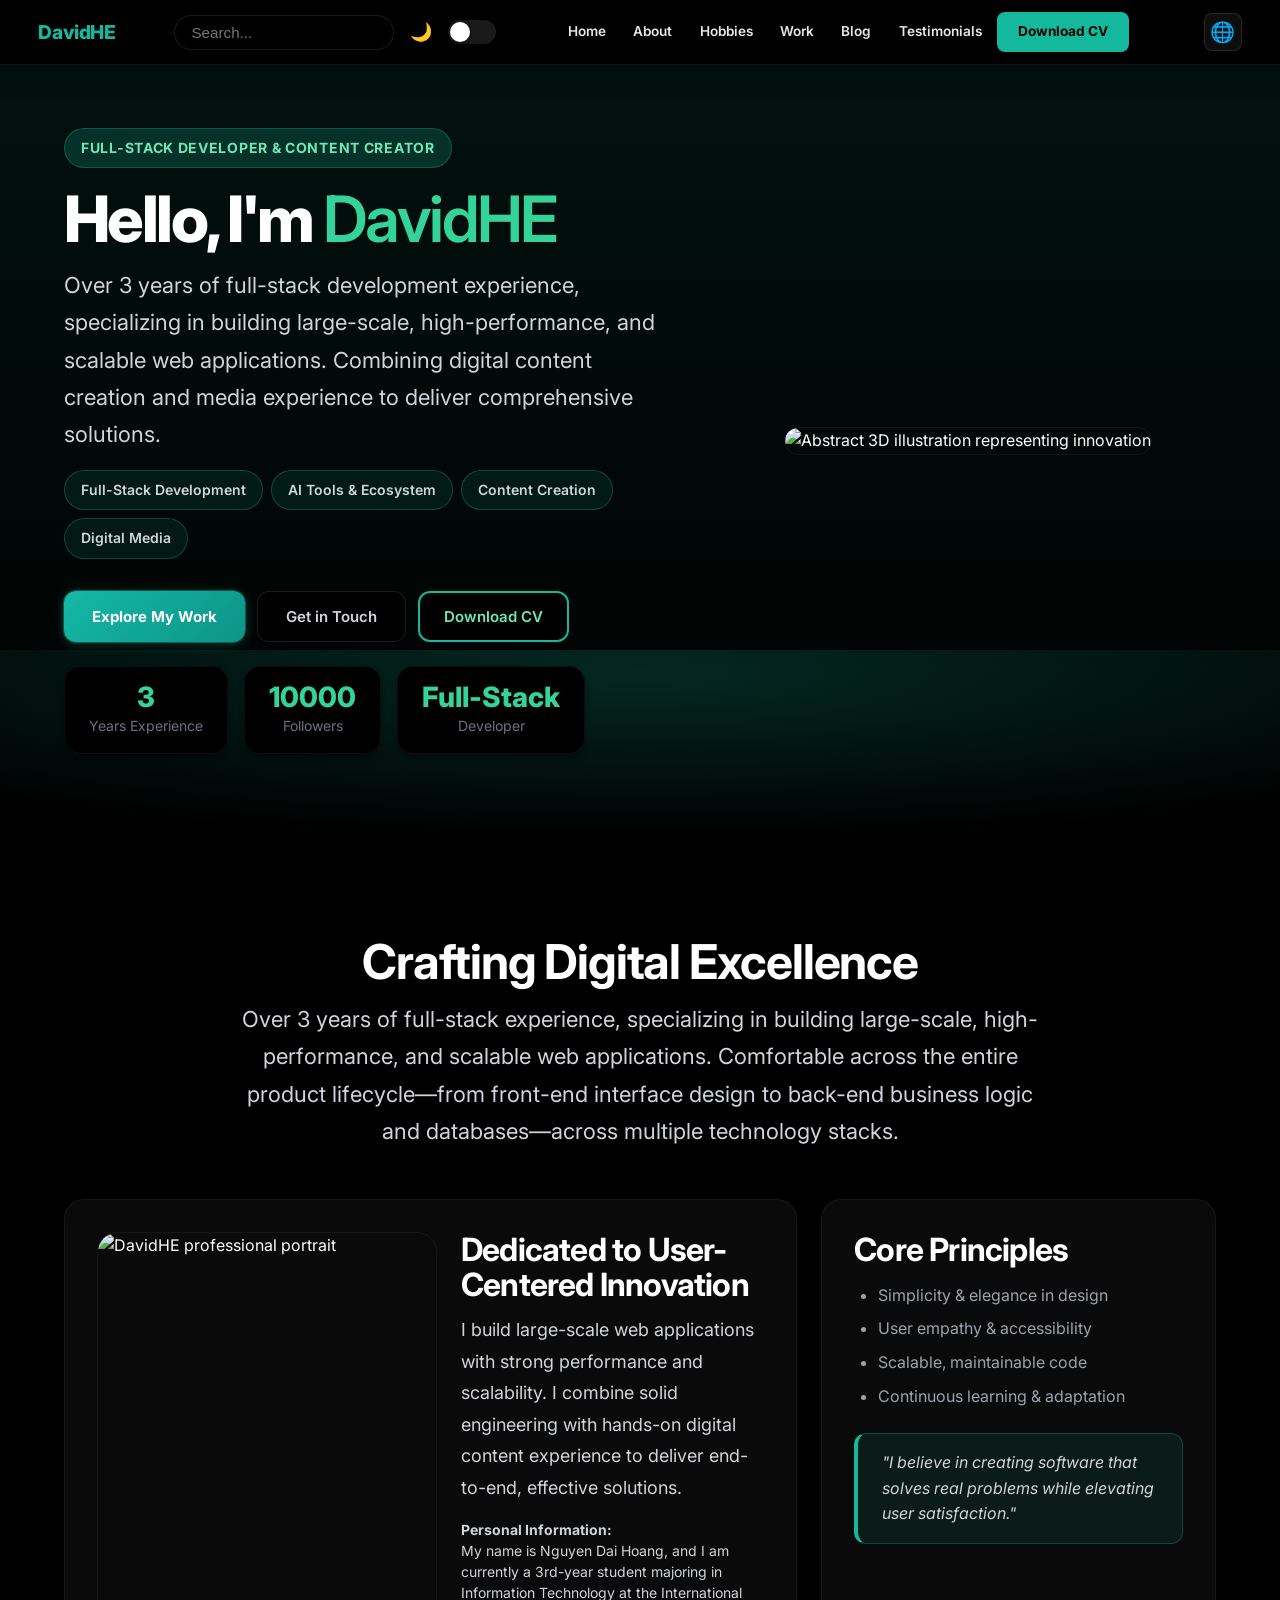
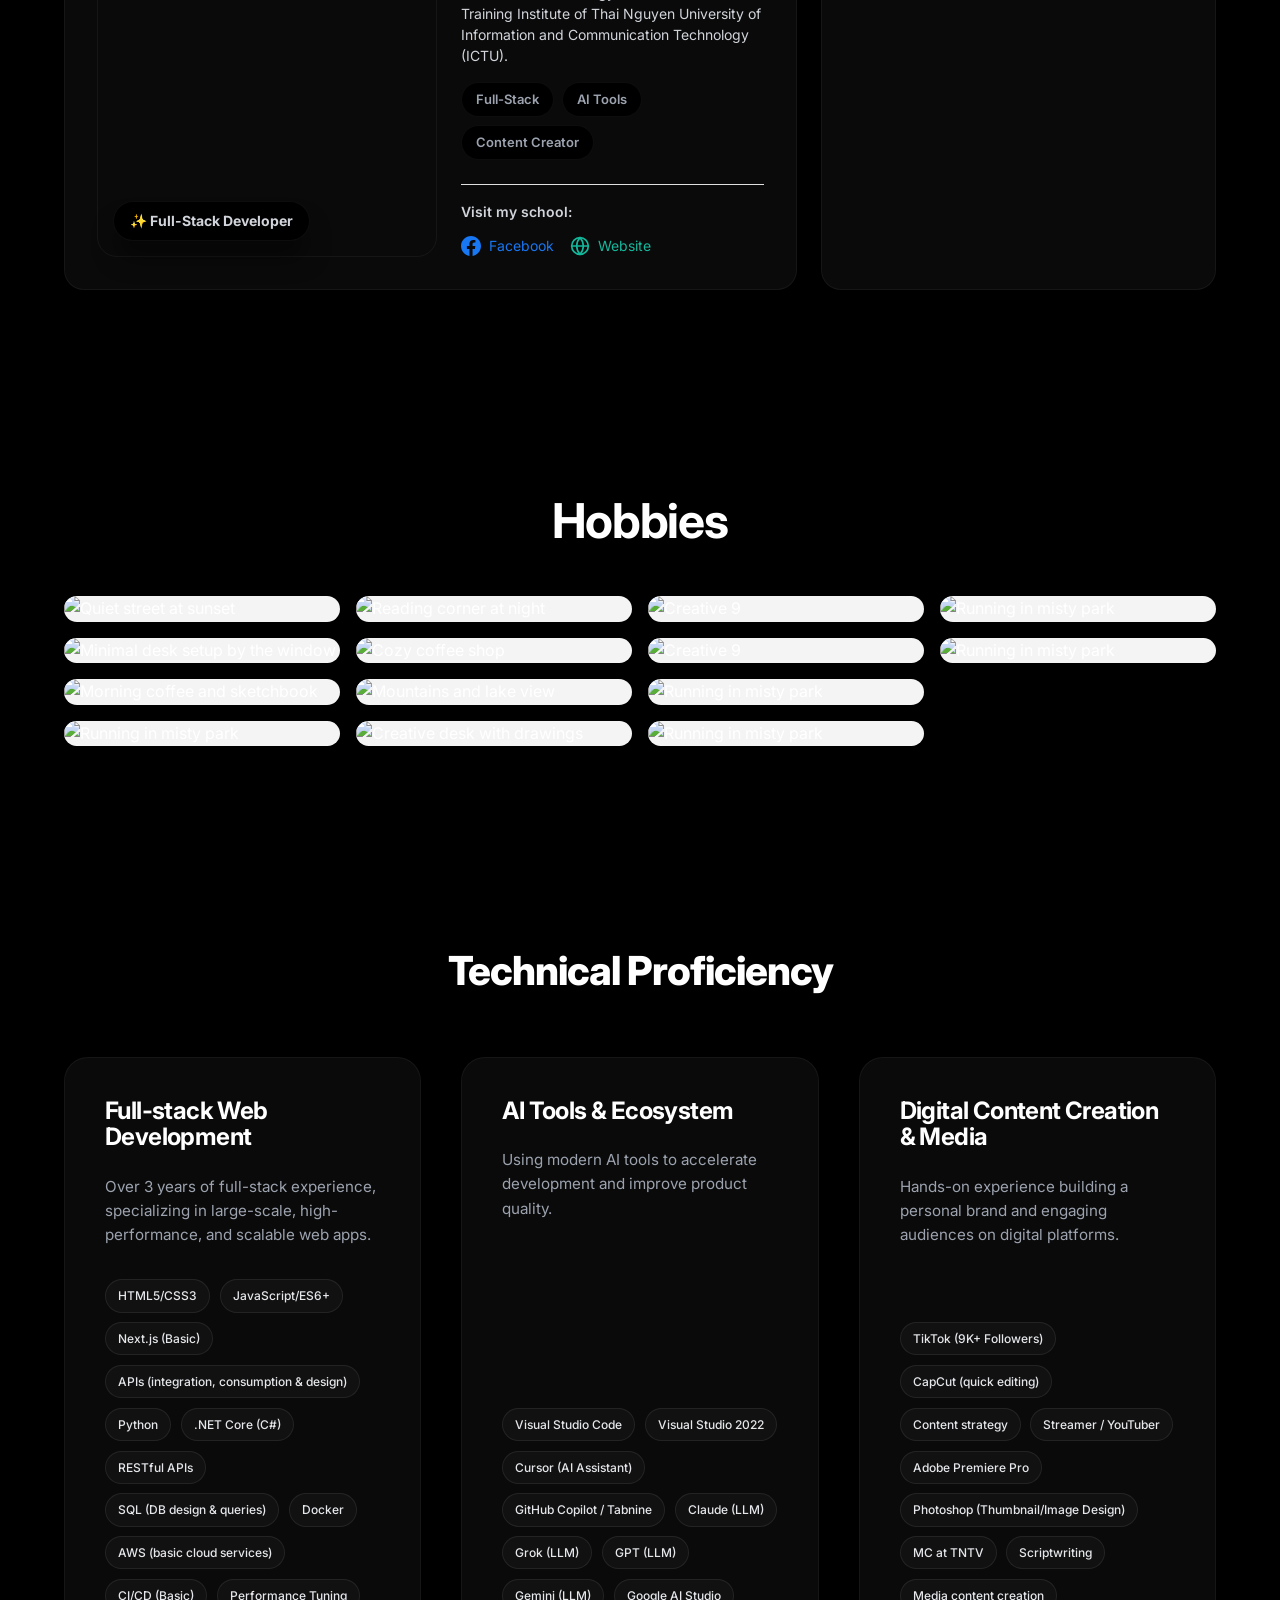
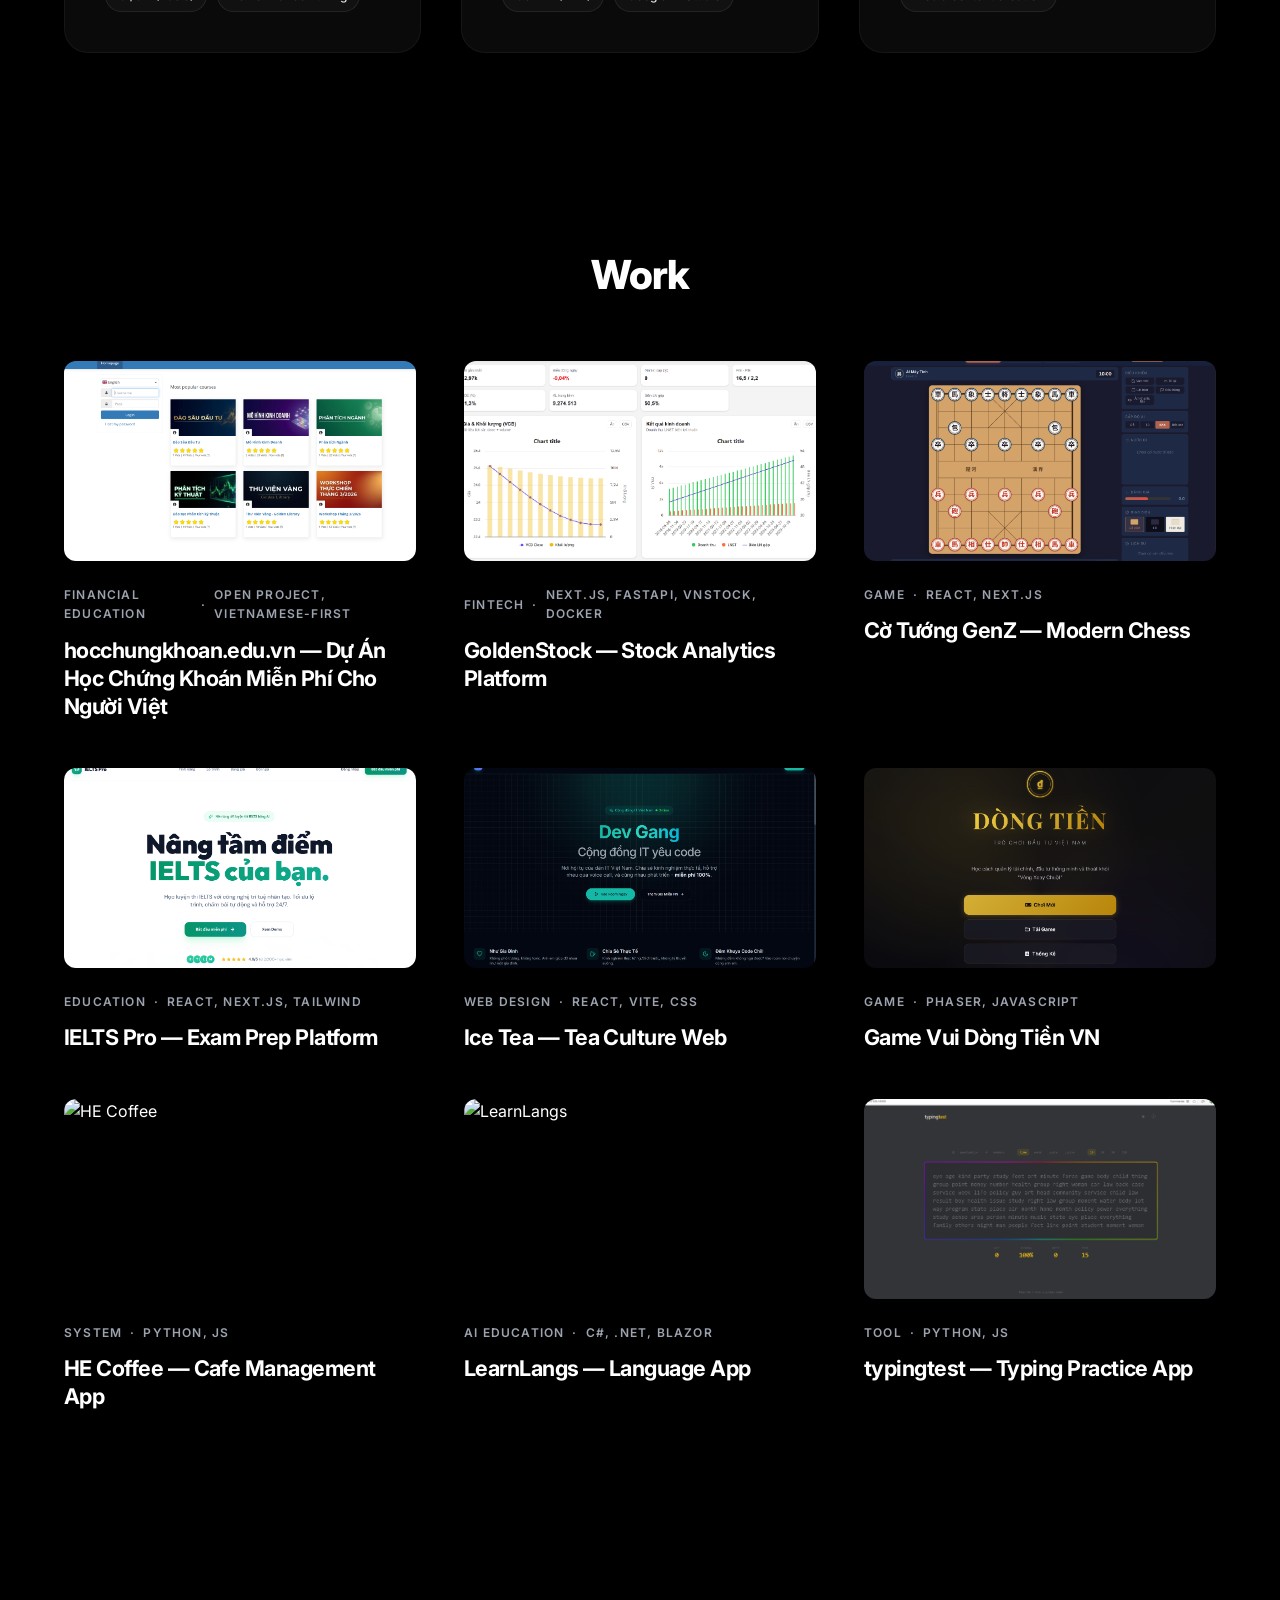
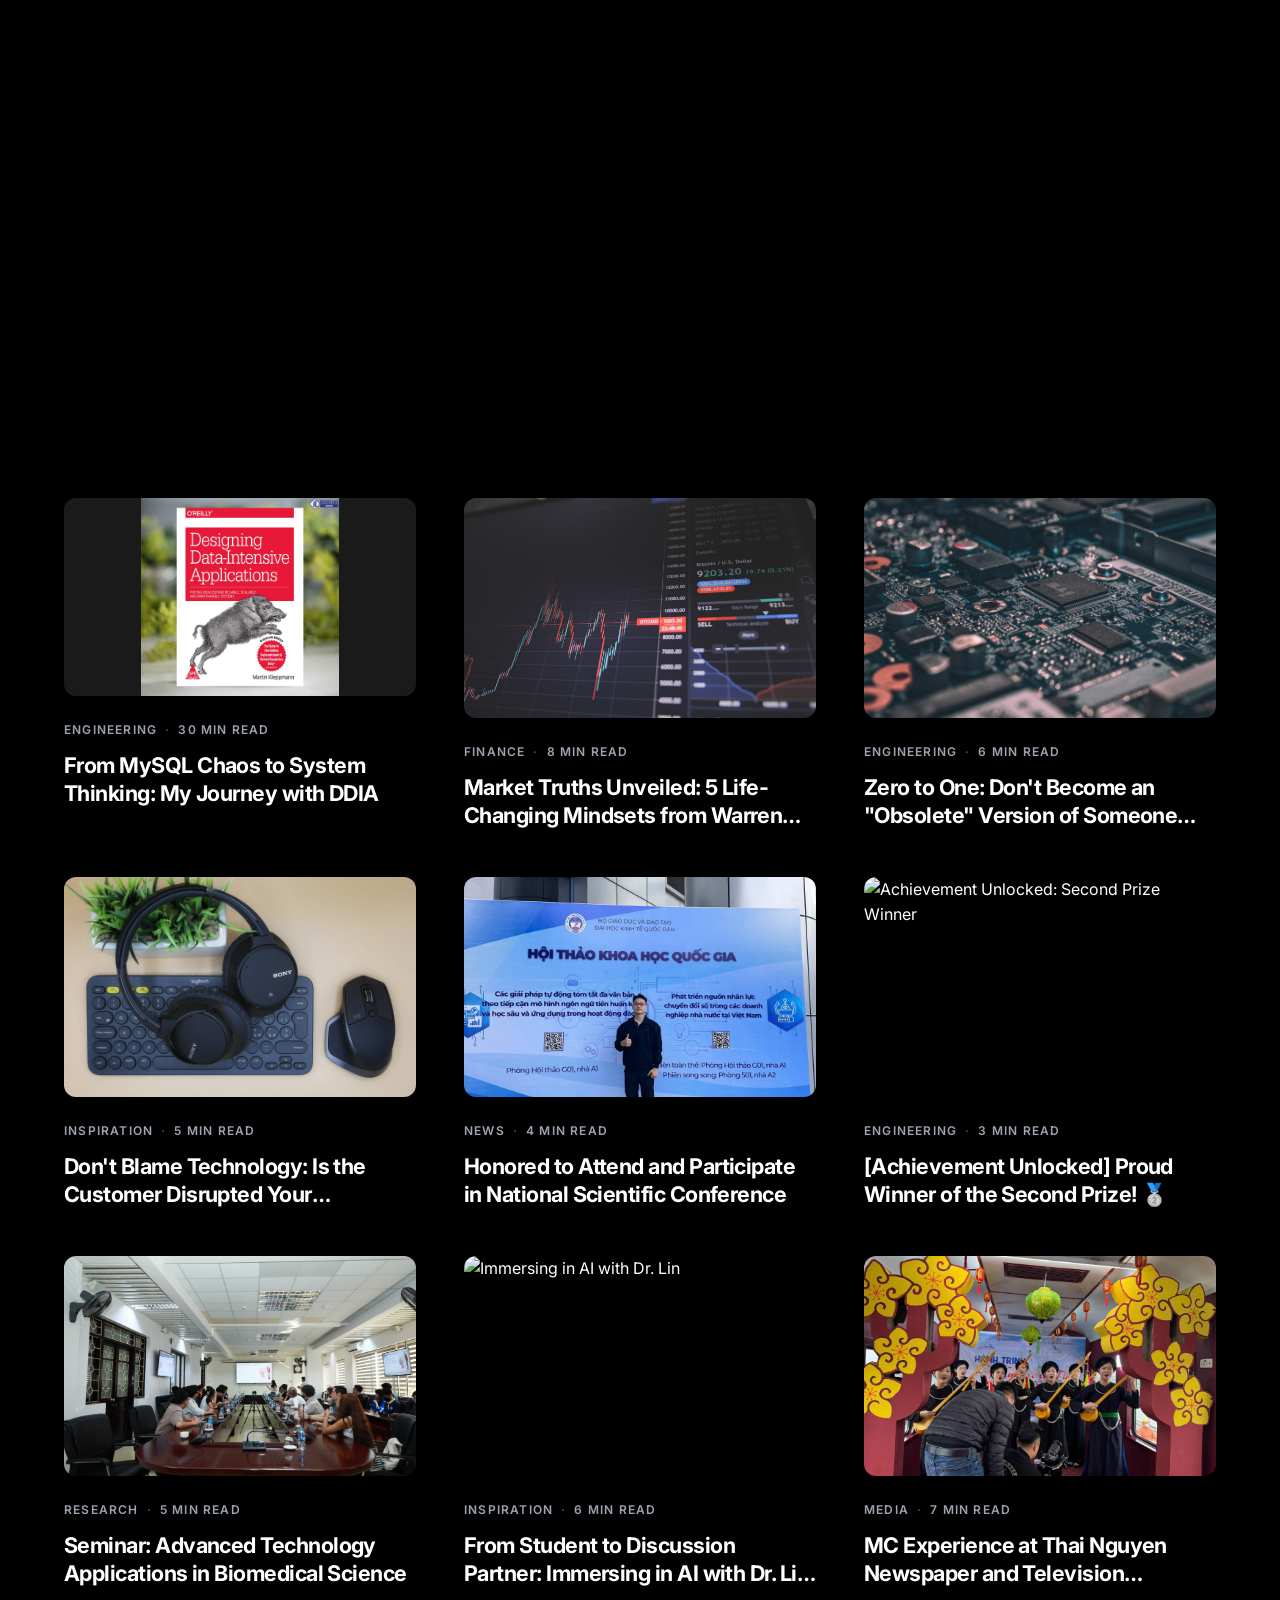
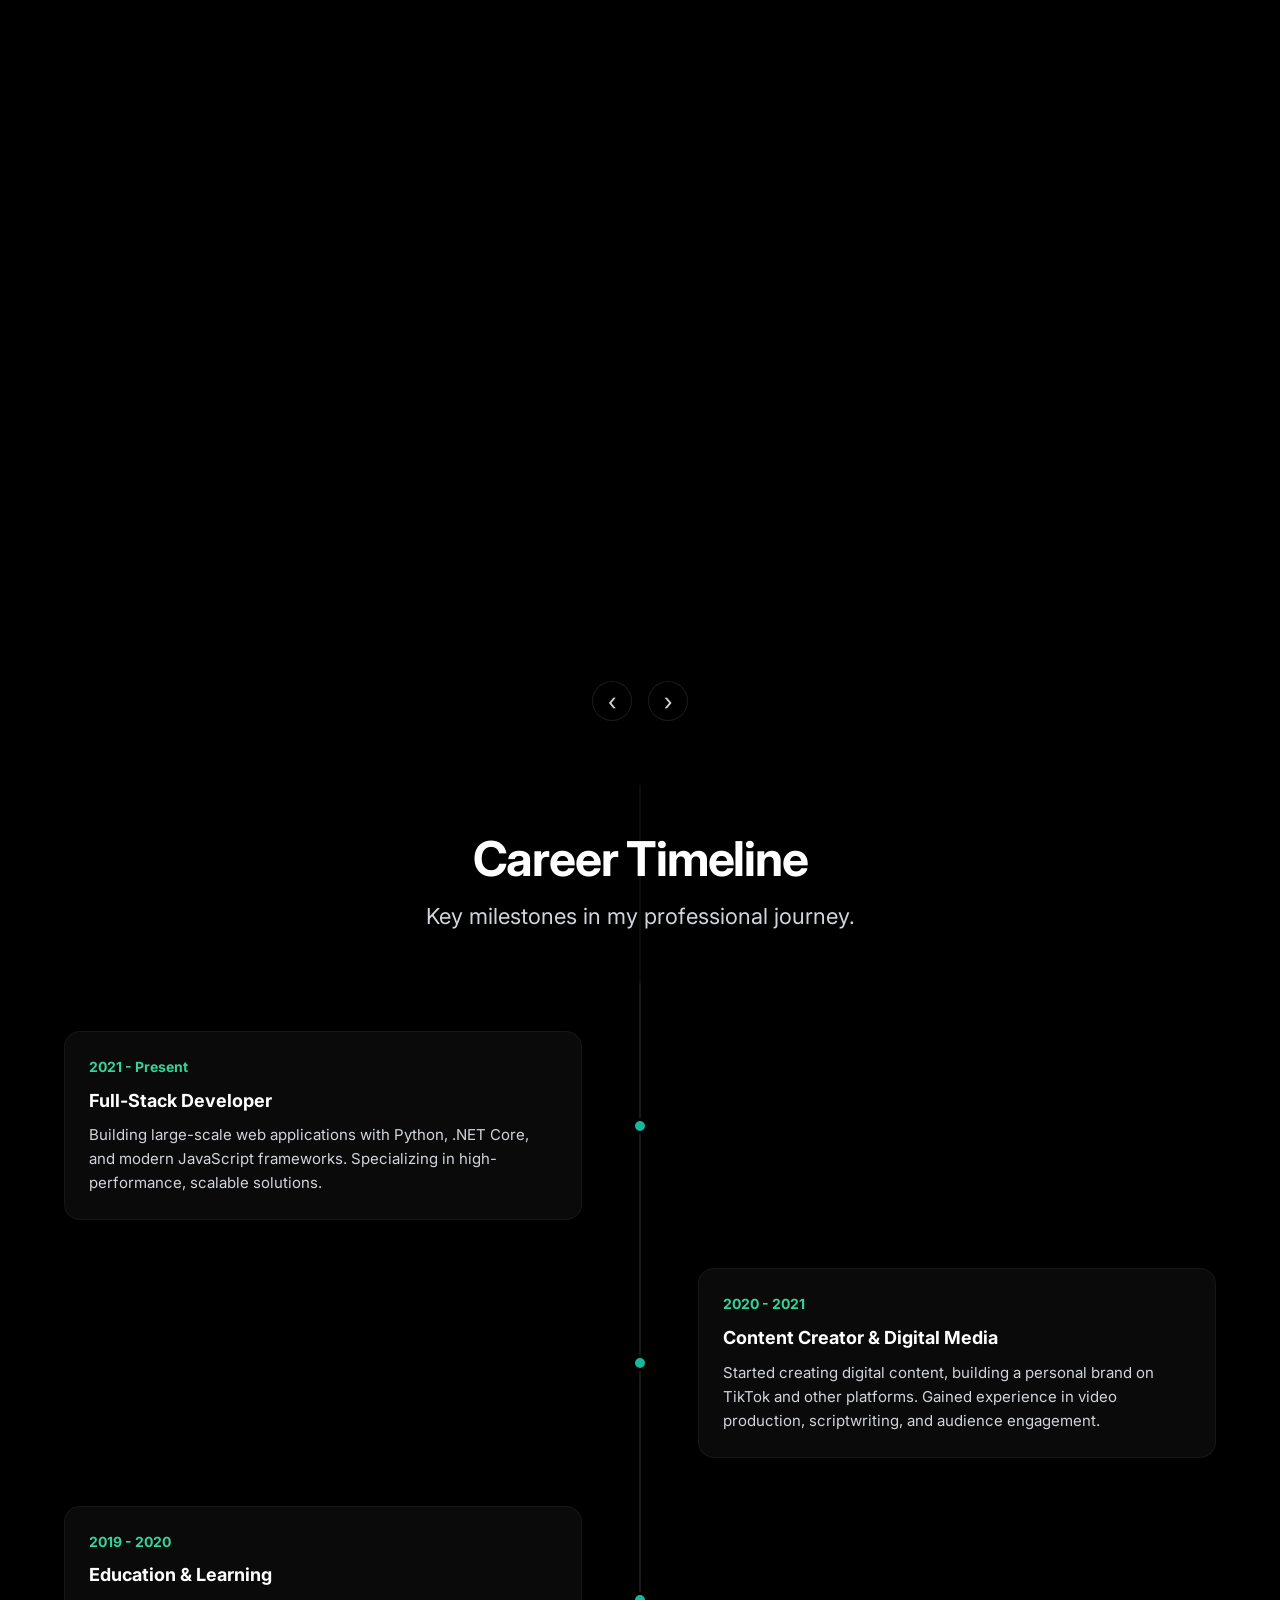
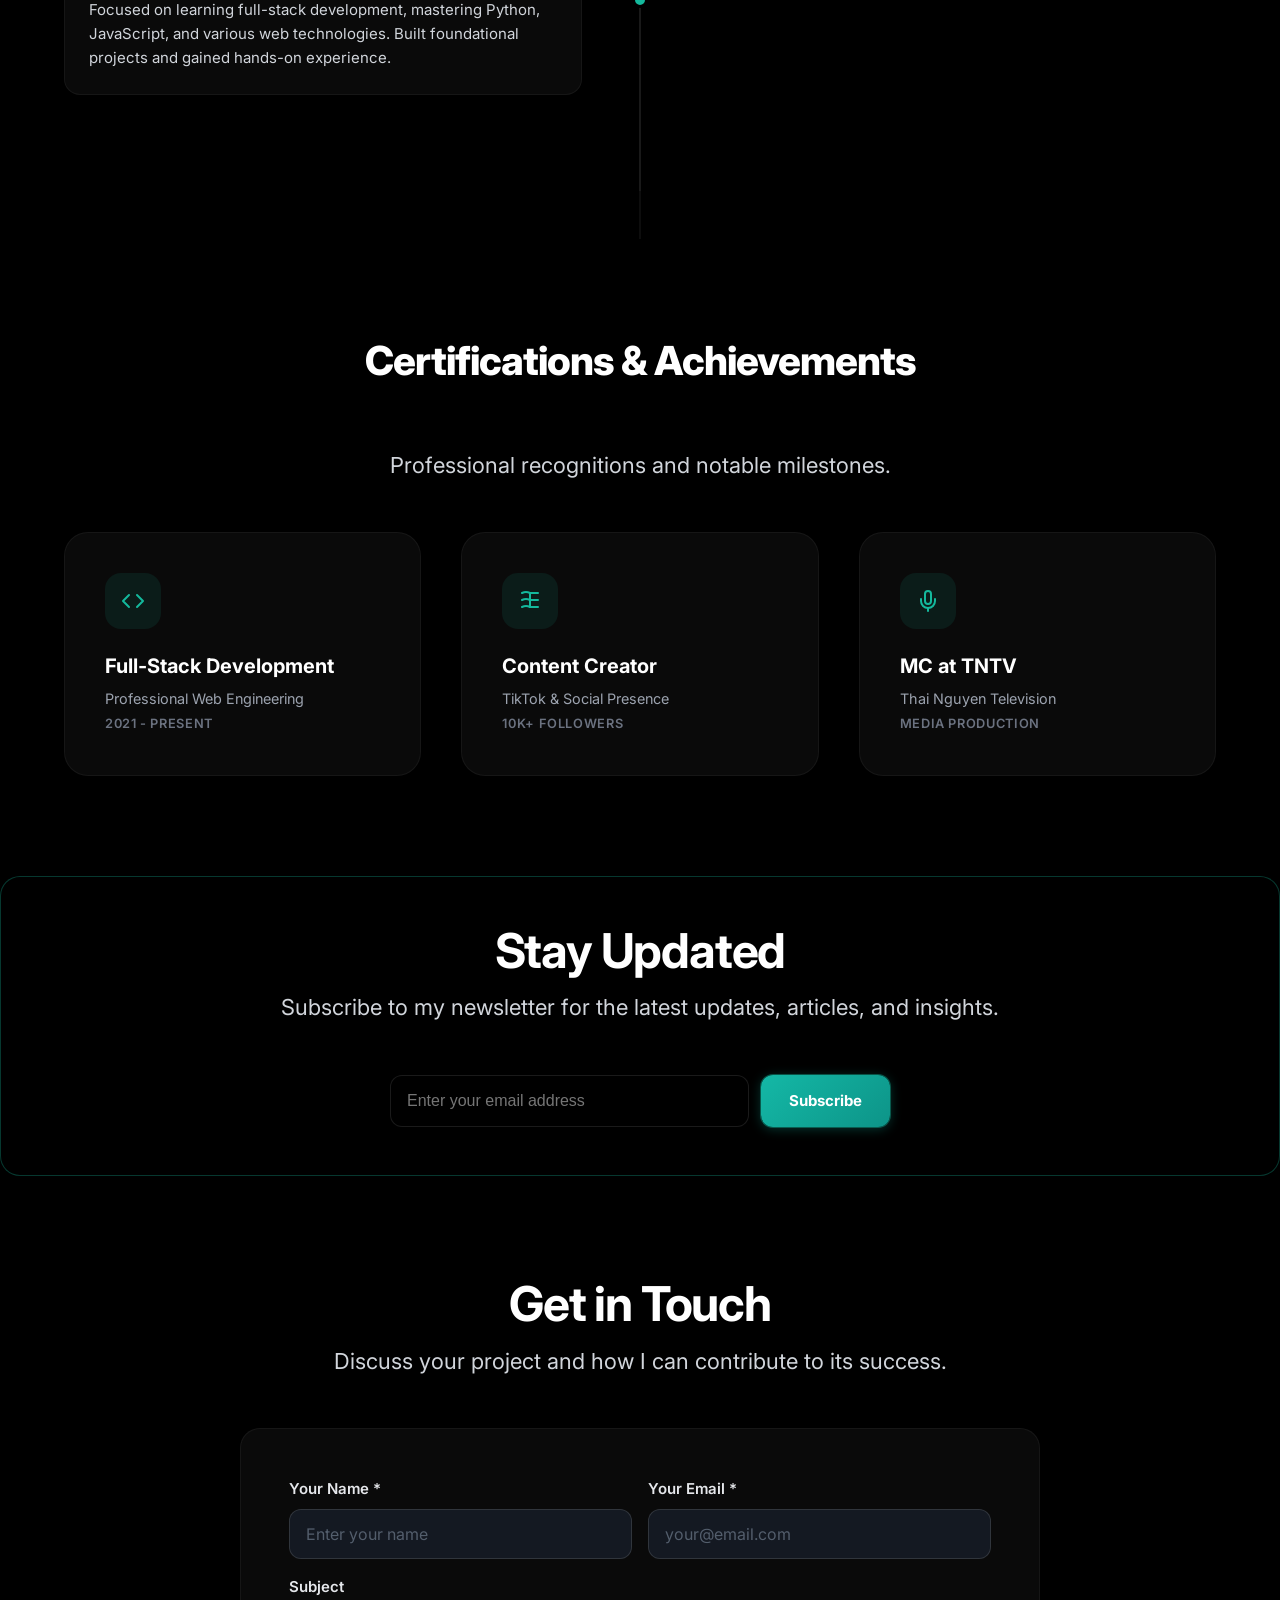
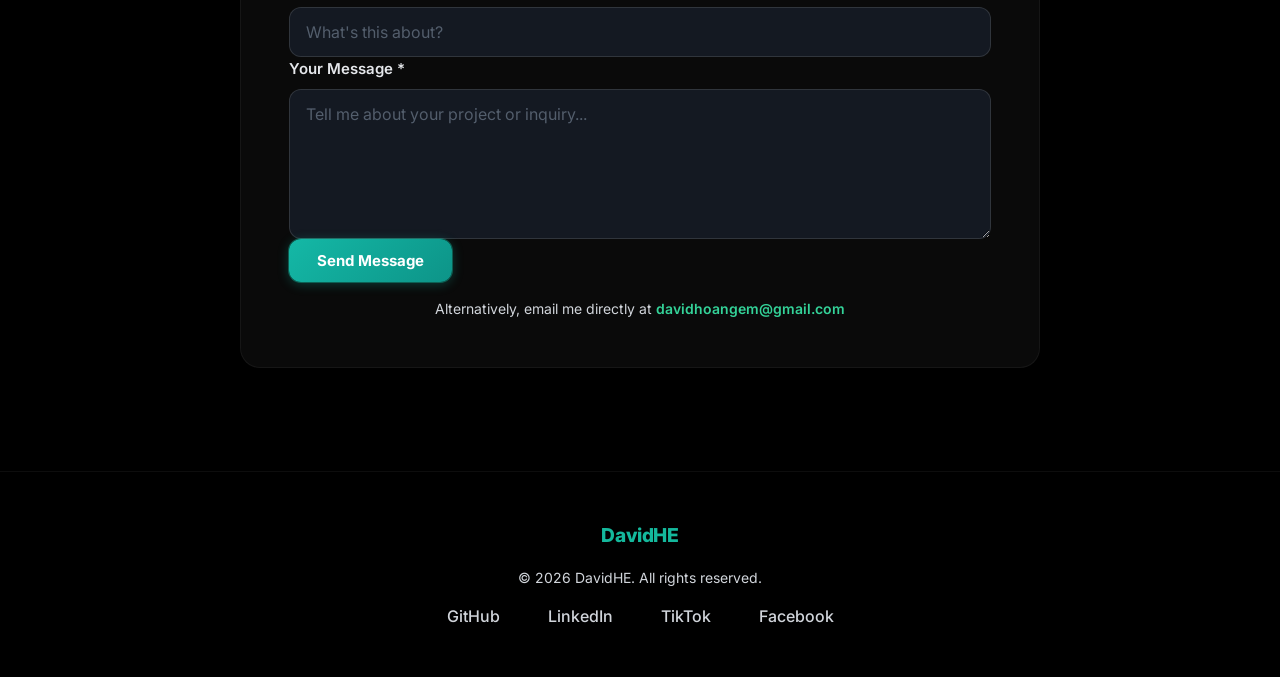
==== commit ebb3819f: "docs: translate CPMAI blog post to English" ====
--- a/index.html
+++ b/index.html
@@ -668,7 +668,7 @@
                   <span class="dot">·</span>
                   <span>10 min read</span>
                 </div>
-                <h3 class="h3">CPMAI — Chìa khóa để không thất bại khi quản lý dự án AI</h3>
+                <h3 class="h3">CPMAI: The Key to Avoiding Failure in AI Project Management</h3>
               </div>
             </article>
 
@@ -2035,47 +2035,47 @@
             <header class="blog-article__header">
               <span class="tag">Artificial Intelligence</span>
               <span class="tag">Strategy</span>
-              <h1 class="h1">CPMAI: Chìa khóa để không thất bại khi quản lý dự án AI</h1>
+              <h1 class="h1">CPMAI: The Key to Avoiding Failure in AI Project Management</h1>
               <p class="blog-article__meta body-sm muted">
-                <time datetime="2026-04-28">28 tháng 4, 2026</time>
-                <span>By DavidHE | Đã hoàn thành chứng chỉ PMI-CPMAI™</span>
+                <time datetime="2026-04-28">April 28, 2026</time>
+                <span>By DavidHE | Completed PMI-CPMAI™ certification</span>
               </p>
             </header>
 
             <div class="blog-article__content">
               <p class="lead">
-                Hơn <strong>80% dự án AI thất bại</strong>. Không phải vì công nghệ AI yếu kém, mà vì cách chúng ta lập kế hoạch, quản lý và triển khai chúng hoàn toàn sai hướng.
+                Over <strong>80% of AI projects fail</strong>. Not because of weak AI technology, but because our planning, management, and deployment processes are heading in the wrong direction.
               </p>
 
               <figure class="blog-article__image">
                 <img src="static/assets/cpmaicer.png" alt="PMI Certified Professional in Managing AI" loading="lazy" />
-                <figcaption class="body-sm muted">Hành trình chinh phục phương pháp Quản lý dự án AI chuyên nghiệp (CPMAI).</figcaption>
-              </figure>
-
-              <p>
-                Đó là thực tế mà khóa học <em>Introduction: PMI Certified Professional in Managing AI (PMI-CPMAI)™</em> đã mở đầu, và cũng là lý do tôi bị cuốn ngay từ những phút đầu. Bài viết này là tóm tắt những kiến thức cốt lõi tôi rút ra dành cho ai đang làm việc với AI, đang chuẩn bị bắt đầu một dự án AI, hoặc đơn giản là muốn hiểu tại sao AI lại hay "chết yểu" đến vậy.
-              </p>
-
-              <h2 class="h2">Tại sao phương pháp truyền thống không đủ cho AI?</h2>
-              <p>
-                Các phương pháp quản lý dự án truyền thống, dù là Agile, Waterfall hay CRISP-DM, đều không được thiết kế để xử lý những đặc thù riêng của AI:
+                <figcaption class="body-sm muted">The journey to mastering professional AI project management (CPMAI).</figcaption>
+              </figure>
+
+              <p>
+                That is the reality that the <em>Introduction: PMI Certified Professional in Managing AI (PMI-CPMAI)™</em> course opened with, and it's also why I was hooked from the very first minutes. This article is a summary of the core knowledge I've extracted, dedicated to anyone working with AI, preparing to start an AI project, or simply wanting to understand why AI often "dies young."
+              </p>
+
+              <h2 class="h2">Why Traditional Methods Aren't Enough for AI?</h2>
+              <p>
+                Traditional project management methods, whether Agile, Waterfall, or CRISP-DM, were not designed to handle the unique characteristics of AI:
               </p>
               <ul class="professional-list">
-                <li><strong>Trọng tâm là Dữ liệu:</strong> AI học từ dữ liệu, không phải từ code. Nếu dữ liệu kém chất lượng, không có đoạn code nào bù đắp được.</li>
-                <li><strong>Vòng lặp phi tuyến tính:</strong> AI cần vòng lặp liên tục, không chỉ cải tiến tính năng mà còn phải làm sạch và dán nhãn lại dữ liệu.</li>
-                <li><strong>Thách thức Vận hành:</strong> Sau khi "go live", AI cần được giám sát (MLOps) để tránh "model drift" (hiện tượng mô hình cũ đi và kém chính xác theo thời gian).</li>
-                <li><strong>Rào cản phi kỹ thuật:</strong> Quyền sở hữu dữ liệu, bias (định kiến), đạo đức và ROI thường bị bỏ qua dẫn đến rủi ro pháp lý và kinh doanh.</li>
+                <li><strong>Emphasis on Data:</strong> AI learns from data, not from code. If the data quality is poor, no amount of code can compensate for it.</li>
+                <li><strong>Non-linear Iterations:</strong> AI needs continuous loops, not just for feature improvements but also for data cleaning and re-labeling.</li>
+                <li><strong>Operational Challenges:</strong> After "going live," AI needs to be monitored (MLOps) to avoid "model drift" (the phenomenon of models becoming outdated and less accurate over time).</li>
+                <li><strong>Non-technical Barriers:</strong> Data ownership, bias, ethics, and ROI are often overlooked, leading to legal and business risks.</li>
               </ul>
 
               <div class="quote-box" style="background: rgba(196, 98, 45, 0.05); border-left: 5px solid #c4622d; padding: 1.5rem; margin: 2rem 0; border-radius: 0 0.75rem 0.75rem 0;">
                 <p style="margin: 0; font-style: italic; font-size: 1.1rem; color: #1a1410;">
-                  "CPMAI không thay thế Agile hay DevOps, nó bổ sung thêm lớp thực hành đặc thù cho AI mà các phương pháp kia đang thiếu."
+                  "CPMAI doesn't replace Agile or DevOps; it adds a layer of specific practices for AI that those methods are missing."
                 </p>
               </div>
 
-              <h2 class="h2">Khung tư duy: 7 Dạng (Patterns) của AI</h2>
-              <p>
-                Việc xác định đúng pattern ngay từ đầu giúp xác định rõ yêu cầu dữ liệu và rủi ro. Dưới đây là 7 dạng chính mà CPMAI định nghĩa:
+              <h2 class="h2">Thought Framework: The 7 Patterns of AI</h2>
+              <p>
+                Identifying the right pattern from the beginning helps clarify data requirements and risks. Here are the 7 main patterns as defined by CPMAI:
               </p>
 
               <style>
@@ -2123,86 +2123,85 @@
                     <svg width="24" height="24" viewBox="0 0 24 24" fill="none" stroke="currentColor" stroke-width="2" stroke-linecap="round" stroke-linejoin="round"><path d="M21 15a2 2 0 0 1-2 2H7l-4 4V5a2 2 0 0 1 2-2h14a2 2 0 0 1 2 2z"></path></svg>
                   </div>
                   <h4>Conversational & Human Interaction</h4>
-                  <p class="body-sm">Chatbot, trợ lý ảo, voice AI và các hệ thống tương tác ngôn ngữ tự nhiên chuyên sâu.</p>
+                  <p class="body-sm">Chatbots, virtual assistants, voice AI, and advanced natural language interaction systems.</p>
                 </div>
                 <div class="pattern-card">
                   <div class="icon" style="color: #2d5f6e;">
                     <svg width="24" height="24" viewBox="0 0 24 24" fill="none" stroke="currentColor" stroke-width="2" stroke-linecap="round" stroke-linejoin="round"><path d="M1 12s4-8 11-8 11 8 11 8-4 8-11 8-11-8-11-8z"></path><circle cx="12" cy="12" r="3"></circle></svg>
                   </div>
                   <h4>Recognition</h4>
-                  <p class="body-sm">Nhận dạng hình ảnh, khuôn mặt, vật thể, giọng nói và nhận diện chữ viết tay chính xác.</p>
+                  <p class="body-sm">Image realization, facial recognition, object detection, and precise handwriting recognition.</p>
                 </div>
                 <div class="pattern-card">
                   <div class="icon" style="color: #4a7c59;">
                     <svg width="24" height="24" viewBox="0 0 24 24" fill="none" stroke="currentColor" stroke-width="2" stroke-linecap="round" stroke-linejoin="round"><circle cx="11" cy="11" r="8"></circle><line x1="21" y1="21" x2="16.65" y2="16.65"></line><line x1="11" y1="8" x2="11" y2="14"></line><line x1="8" y1="11" x2="14" y2="11"></line></svg>
                   </div>
                   <h4>Patterns & Anomalies</h4>
-                  <p class="body-sm">Phát hiện gian lận tài chính, lỗi hệ thống hoặc các hành vi bất thường trong tập dữ liệu lớn.</p>
+                  <p class="body-sm">Identifying financial fraud, system failures, or any unusual behaviors in large data sets.</p>
                 </div>
                 <div class="pattern-card">
                   <div class="icon" style="color: #7c4a6e;">
                     <svg width="24" height="24" viewBox="0 0 24 24" fill="none" stroke="currentColor" stroke-width="2" stroke-linecap="round" stroke-linejoin="round"><line x1="18" y1="20" x2="18" y2="10"></line><line x1="12" y1="20" x2="12" y2="4"></line><line x1="6" y1="20" x2="6" y2="14"></line></svg>
                   </div>
                   <h4>Predictive Analytics</h4>
-                  <p class="body-sm">Dự báo doanh số, xu hướng thị trường, bảo trì dự phòng và tối ưu hóa vận hành chuỗi cung ứng.</p>
+                  <p class="body-sm">Forecasting sales, market trends, predictive maintenance, and supply chain operational optimization.</p>
                 </div>
                 <div class="pattern-card">
                   <div class="icon" style="color: #c4622d;">
                     <svg width="24" height="24" viewBox="0 0 24 24" fill="none" stroke="currentColor" stroke-width="2" stroke-linecap="round" stroke-linejoin="round"><path d="M20 21v-2a4 4 0 0 0-4-4H8a4 4 0 0 0-4 4v2"></path><circle cx="12" cy="7" r="4"></circle></svg>
                   </div>
                   <h4>Hyperpersonalization</h4>
-                  <p class="body-sm">Gợi ý nội dung cá nhân hóa siêu mục tiêu và kiến tạo trải nghiệm người dùng tùy biến linh hoạt.</p>
+                  <p class="body-sm">Highly targeted personalized content recommendations and architecting flexible user experiences.</p>
                 </div>
                 <div class="pattern-card">
                   <div class="icon" style="color: #5a6e2d;">
                     <svg width="24" height="24" viewBox="0 0 24 24" fill="none" stroke="currentColor" stroke-width="2" stroke-linecap="round" stroke-linejoin="round"><rect x="3" y="11" width="18" height="10" rx="2"></rect><circle cx="12" cy="5" r="2"></circle><path d="M12 7v4"></path><line x1="8" y1="16" x2="8" y2="16"></line><line x1="16" y1="16" x2="16" y2="16"></line></svg>
                   </div>
                   <h4>Autonomous Systems</h4>
-                  <p class="body-sm">Xe tự lái, robot kho hàng thông minh, drone và các hệ thống vận hành tự động hóa hoàn toàn.</p>
+                  <p class="body-sm">Self-driving cars, smart robots, drones, and fully automated operational systems.</p>
                 </div>
               </div>
 
-              <h2 class="h2">Lõi của phương pháp: 6 Giai đoạn lặp lại</h2>
-              <p>
-                Thay vì đi theo đường thẳng, CPMAI tổ chức dự án thành một vòng tròn lặp lại với <strong>Dữ liệu</strong> ở trung tâm:
+              <h2 class="h2">The Core Method: 6 Iterative Phases</h2>
+              <p>
+                Instead of moving in a straight line, CPMAI organizes projects into an iterative cycle with <strong>Data</strong> at the center:
               </p>
 
               <div class="phases-stepper" style="margin: 3rem 0; border-left: 2px solid rgba(255,255,255,0.1); padding-left: 2.5rem;">
                 <div class="step" style="position: relative; margin-bottom: 2.5rem;">
                   <div class="step-num" style="position: absolute; left: -3.25rem; width: 1.75rem; height: 1.75rem; background: #c4622d; color: #fff; border-radius: 50%; display: flex; align-items: center; justify-content: center; font-size: 0.9rem; font-weight: 700; box-shadow: 0 0 15px rgba(196, 98, 45, 0.3);">1</div>
                   <h4 style="color: #fff !important; font-size: 1.15rem; margin-bottom: 0.5rem;">Business Understanding</h4>
-                  <p class="body-sm" style="color: rgba(255,255,255,0.7) !important;">Xác định ROI, tiêu chí thành công và kiểm tra AI Go/No-Go.</p>
+                  <p class="body-sm" style="color: rgba(255,255,255,0.7) !important;">Identify ROI, success criteria, and AI Go/No-Go evaluation.</p>
                 </div>
                 <div class="step" style="position: relative; margin-bottom: 2.5rem;">
                   <div class="step-num" style="position: absolute; left: -3.25rem; width: 1.75rem; height: 1.75rem; background: #2d5f6e; color: #fff; border-radius: 50%; display: flex; align-items: center; justify-content: center; font-size: 0.9rem; font-weight: 700;">2</div>
                   <h4 style="color: #fff !important; font-size: 1.15rem; margin-bottom: 0.5rem;">Data Understanding</h4>
-                  <p class="body-sm" style="color: rgba(255,255,255,0.7) !important;">Kiểm kê 4 Vs (Volume, Variety, Velocity, Veracity) và đánh giá Bias.</p>
+                  <p class="body-sm" style="color: rgba(255,255,255,0.7) !important;">Inventory of the 4 Vs (Volume, Variety, Velocity, Veracity) and Bias assessment.</p>
                 </div>
                 <div class="step" style="position: relative; margin-bottom: 2.5rem;">
                   <div class="step-num" style="position: absolute; left: -3.25rem; width: 1.75rem; height: 1.75rem; background: #4a7c59; color: #fff; border-radius: 50%; display: flex; align-items: center; justify-content: center; font-size: 0.9rem; font-weight: 700;">3</div>
                   <h4 style="color: #fff !important; font-size: 1.15rem; margin-bottom: 0.5rem;">Data Preparation</h4>
-                  <p class="body-sm" style="color: rgba(255,255,255,0.7) !important;">Làm sạch và dán nhãn dữ liệu (Data Labeling) — chiếm 80% effort dự án.</p>
+                  <p class="body-sm" style="color: rgba(255,255,255,0.7) !important;">Cleaning and Data Labeling — which often consumes 80% of project effort.</p>
                 </div>
                 <div class="step" style="position: relative; margin-bottom: 2.5rem;">
                   <div class="step-num" style="position: absolute; left: -3.25rem; width: 1.75rem; height: 1.75rem; background: #7c4a6e; color: #fff; border-radius: 50%; display: flex; align-items: center; justify-content: center; font-size: 0.9rem; font-weight: 700;">4</div>
                   <h4 style="color: #fff !important; font-size: 1.15rem; margin-bottom: 0.5rem;">Model Development</h4>
-                  <p class="body-sm" style="color: rgba(255,255,255,0.7) !important;">Huấn luyện mô hình, tinh chỉnh siêu tham số và theo dõi thực nghiệm.</p>
+                  <p class="body-sm" style="color: rgba(255,255,255,0.7) !important;">Model training, hyperparameter tuning, and experimental tracking.</p>
                 </div>
                 <div class="step" style="position: relative; margin-bottom: 2.5rem;">
                   <div class="step-num" style="position: absolute; left: -3.25rem; width: 1.75rem; height: 1.75rem; background: #c4622d; color: #fff; border-radius: 50%; display: flex; align-items: center; justify-content: center; font-size: 0.9rem; font-weight: 700;">5</div>
                   <h4 style="color: #fff !important; font-size: 1.15rem; margin-bottom: 0.5rem;">Model Evaluation</h4>
-                  <p class="body-sm" style="color: rgba(255,255,255,0.7) !important;">Đánh giá kỹ thuật (Accuracy/F1) và đánh giá kinh doanh (ROI/Adoption).</p>
+                  <p class="body-sm" style="color: rgba(255,255,255,0.7) !important;">Technical evaluation (Accuracy/F1) and Business assessment (ROI/Adoption).</p>
                 </div>
                 <div class="step" style="position: relative; margin-bottom: 1rem;">
                   <div class="step-num" style="position: absolute; left: -3.25rem; width: 1.75rem; height: 1.75rem; background: #5a6e2d; color: #fff; border-radius: 50%; display: flex; align-items: center; justify-content: center; font-size: 0.9rem; font-weight: 700;">6</div>
                   <h4 style="color: #fff !important; font-size: 1.15rem; margin-bottom: 0.5rem;">Model Operationalization</h4>
-                  <p class="body-sm" style="color: rgba(255,255,255,0.7) !important;">Triển khai thực tế, thiết lập MLOps và bắt đầu vòng lặp cải tiến mới.</p>
-                </div>
-              </div>
-
-              <h2 class="h2">Nền tảng bền vững: AI Đáng Tin Cậy (Trustworthy AI)</h2>
-              <p>
-                Thành công về kỹ thuật là chưa đủ. Để AI thực sự đi vào đời sống, nó cần 4 chân kiềng:
+                  <p class="body-sm" style="color: rgba(255,255,255,0.7) !important;">Operational deployment, setting up MLOps, and starting the continuous improvement loop.</p>
+              </div>
+
+              <h2 class="h2">Sustainable Foundation: Trustworthy AI</h2>
+              <p>
+                Technical success alone is not enough. For AI to truly integrate into life, it needs four pillars:
               </p>
 
               <div class="trust-grid" style="display: grid; grid-template-columns: repeat(auto-fit, minmax(200px, 1fr)); gap: 1.25rem; margin: 2.5rem 0;">
@@ -2211,41 +2210,41 @@
                     <svg width="28" height="28" viewBox="0 0 24 24" fill="none" stroke="currentColor" stroke-width="2" stroke-linecap="round" stroke-linejoin="round"><path d="M16 16s1.5-2 4-2 4 2 4 2V8s-1.5-2-4-2-4 2-4 2z"/><path d="M12 16s1.5-2 4-2 4 2 4 2V8s-1.5-2-4-2-4 2-4 2z"/><path d="M8 16s1.5-2 4-2 4 2 4 2V8s-1.5-2-4-2-4 2-4 2z"/><path d="M4 16s1.5-2 4-2 4 2 4 2V8s-1.5-2-4-2-4 2-4 2z"/><path d="M2 13h20"/><path d="M12 22V13"/></svg>
                   </div>
                   <h5 style="margin-bottom: 0.5rem; color: #fff !important; font-weight: 600;">Ethical AI</h5>
-                  <p class="body-xs" style="color: rgba(255,255,255,0.6) !important;">Quyền riêng tư & Công bằng</p>
+                  <p class="body-xs" style="color: rgba(255,255,255,0.6) !important;">Privacy & Fairness</p>
                 </div>
                 <div class="trust-card" style="padding: 1.5rem; background: rgba(255,255,255,0.03); border: 1px solid rgba(255,255,255,0.1); border-radius: 1rem; text-align: center; transition: all 0.3s ease;">
                   <div class="icon-wrapper" style="margin-bottom: 1rem; color: #ff4757; display: flex; justify-content: center;">
                     <svg width="28" height="28" viewBox="0 0 24 24" fill="none" stroke="currentColor" stroke-width="2" stroke-linecap="round" stroke-linejoin="round"><circle cx="12" cy="12" r="10"/><circle cx="12" cy="12" r="6"/><circle cx="12" cy="12" r="2"/></svg>
                   </div>
                   <h5 style="margin-bottom: 0.5rem; color: #fff !important; font-weight: 600;">Responsible AI</h5>
-                  <p class="body-xs" style="color: rgba(255,255,255,0.6) !important;">Trách nhiệm giải trình rõ ràng</p>
+                  <p class="body-xs" style="color: rgba(255,255,255,0.6) !important;">Clear Accountability</p>
                 </div>
                 <div class="trust-card" style="padding: 1.5rem; background: rgba(255,255,255,0.03); border: 1px solid rgba(255,255,255,0.1); border-radius: 1rem; text-align: center; transition: all 0.3s ease;">
                   <div class="icon-wrapper" style="margin-bottom: 1rem; color: #1e90ff; display: flex; justify-content: center;">
                     <svg width="28" height="28" viewBox="0 0 24 24" fill="none" stroke="currentColor" stroke-width="2" stroke-linecap="round" stroke-linejoin="round"><circle cx="11" cy="11" r="8"/><line x1="21" y1="21" x2="16.65" y2="16.65"/><line x1="11" y1="8" x2="11" y2="14"/><line x1="8" y1="11" x2="14" y2="11"/></svg>
                   </div>
                   <h5 style="margin-bottom: 0.5rem; color: #fff !important; font-weight: 600;">Transparent AI</h5>
-                  <p class="body-xs" style="color: rgba(255,255,255,0.6) !important;">Khả năng giải thích (XAI)</p>
+                  <p class="body-xs" style="color: rgba(255,255,255,0.6) !important;">Explainability (XAI)</p>
                 </div>
                 <div class="trust-card" style="padding: 1.5rem; background: rgba(255,255,255,0.03); border: 1px solid rgba(255,255,255,0.1); border-radius: 1rem; text-align: center; transition: all 0.3s ease;">
                   <div class="icon-wrapper" style="margin-bottom: 1rem; color: #ffa502; display: flex; justify-content: center;">
                     <svg width="28" height="28" viewBox="0 0 24 24" fill="none" stroke="currentColor" stroke-width="2" stroke-linecap="round" stroke-linejoin="round"><path d="M14 2H6a2 2 0 0 0-2 2v16a2 2 0 0 0 2 2h12a2 2 0 0 0 2-2V8z"/><polyline points="14 2 14 8 20 8"/><line x1="16" y1="13" x2="8" y2="13"/><line x1="16" y1="17" x2="8" y2="17"/><polyline points="10 9 9 9 8 9"/></svg>
                   </div>
                   <h5 style="margin-bottom: 0.5rem; color: #fff !important; font-weight: 600;">Governed AI</h5>
-                  <p class="body-xs" style="color: rgba(255,255,255,0.6) !important;">Quy trình kiểm soát rủi ro</p>
+                  <p class="body-xs" style="color: rgba(255,255,255,0.6) !important;">Risk Control Processes</p>
                 </div>
               </div>
 
-              <h2 class="h2">Lời kết: Hành trình chỉ mới bắt đầu</h2>
-              <p>
-                Chứng chỉ PMI-CPMAI không chỉ là một tấm bằng, mà là một sự thay đổi trong tư duy quản lý. Nếu bạn đang làm việc trong lĩnh vực AI hoặc dự định tham gia vào, đây là một bộ khung cực kỳ đáng giá để giảm thiểu rủi ro thất bại.
+              <h2 class="h2">Conclusion: The Journey Has Just Begun</h2>
+              <p>
+                The PMI-CPMAI certification is not just a credential; it's a shift in management thinking. If you're working in AI or planning to enter the field, this framework is an invaluable asset for minimizing the risk of failure.
               </p>
 
               <div class="certificate-footer" style="margin-top: 3rem; padding: 2rem; background: #1a1410; color: #fff; border-radius: 1rem; text-align: center;">
                 <h3 style="color: #fff; margin-bottom: 1rem;">PMI Certified Professional in Managing AI™</h3>
-                <p class="body-sm" style="opacity: 0.8; margin-bottom: 1.5rem;">Đã hoàn thành bởi Nguyen Hoang vào ngày 28/04/2026</p>
+                <p class="body-sm" style="opacity: 0.8; margin-bottom: 1.5rem;">Earned by Nguyen Hoang on April 28, 2026</p>
                 <div style="display: flex; justify-content: center; gap: 1rem;">
-                  <a href="static/assets/CMPAI.pdf" target="_blank" class="btn btn--primary" style="background: #c4622d; border: none;">Xem chứng chỉ gốc (PDF)</a>
+                  <a href="static/assets/CMPAI.pdf" target="_blank" class="btn btn--primary" style="background: #c4622d; border: none;">View Original Certificate (PDF)</a>
                 </div>
               </div>
             </div>
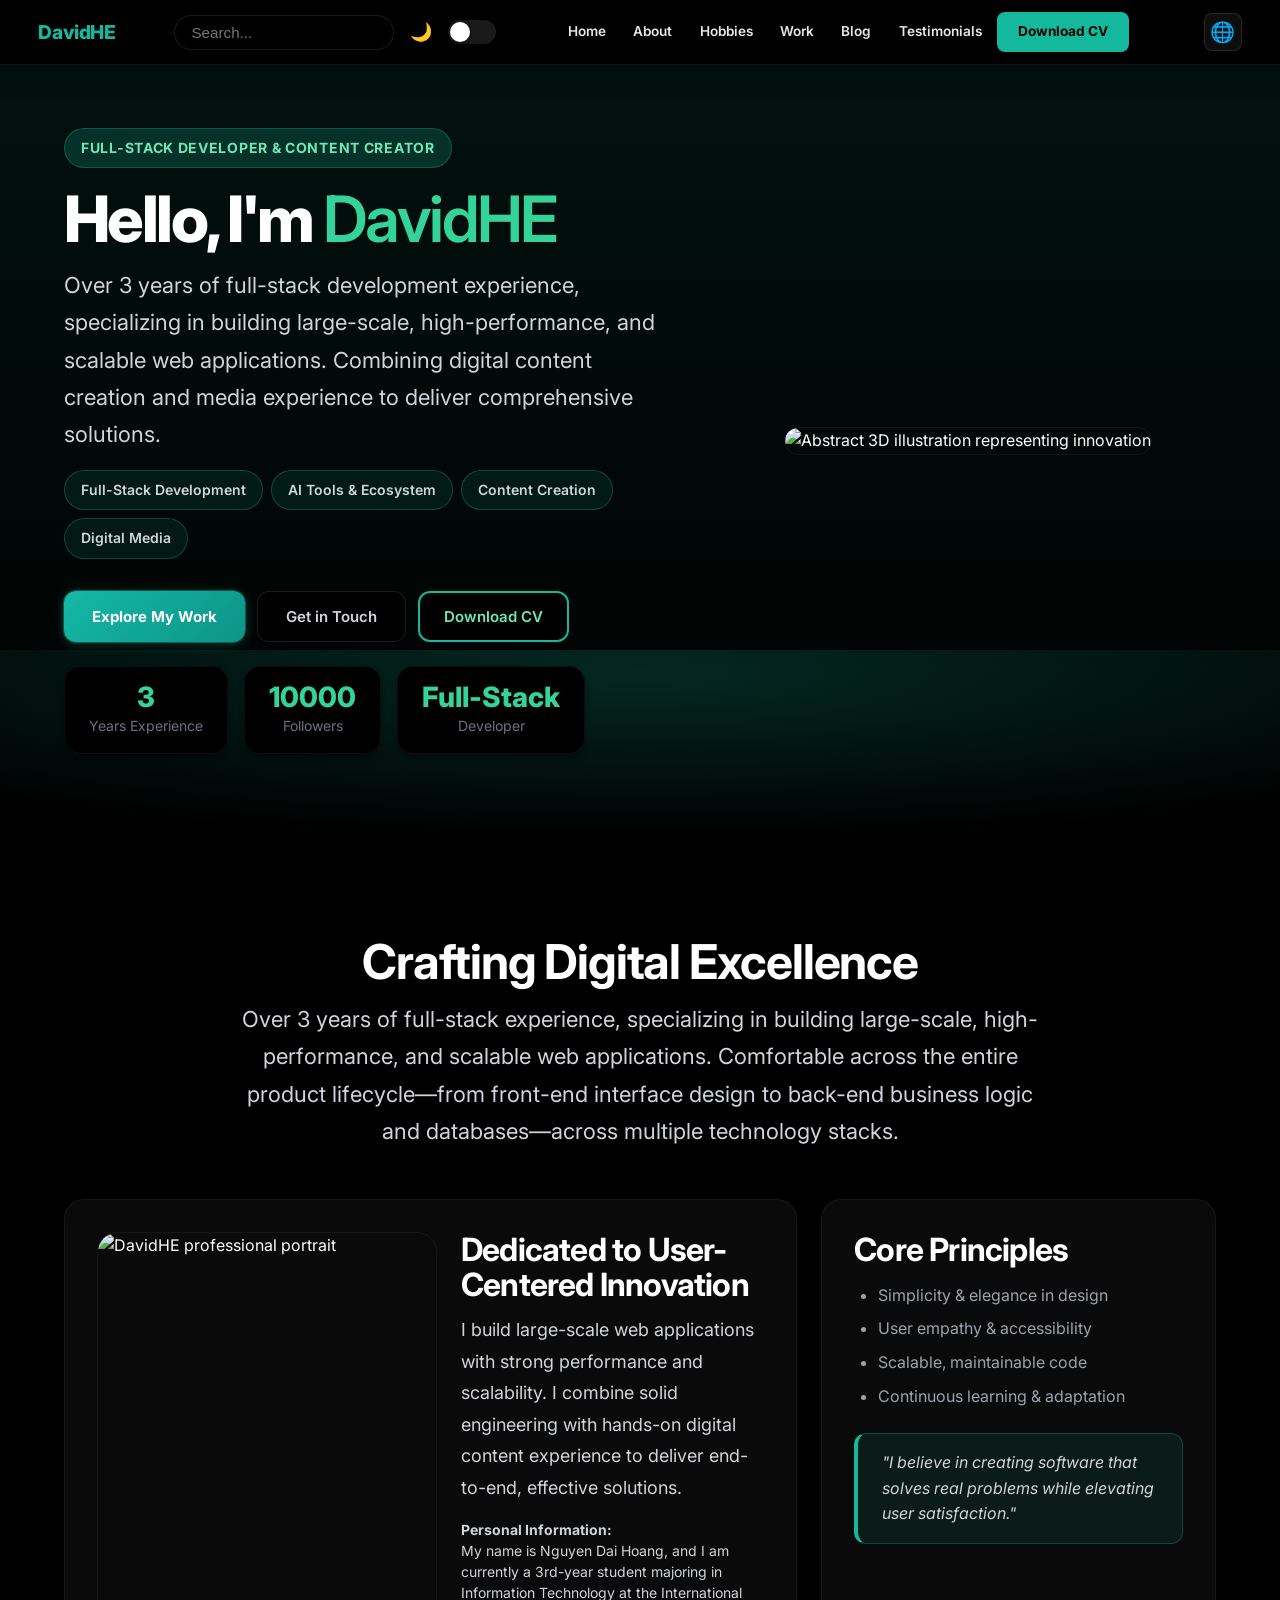
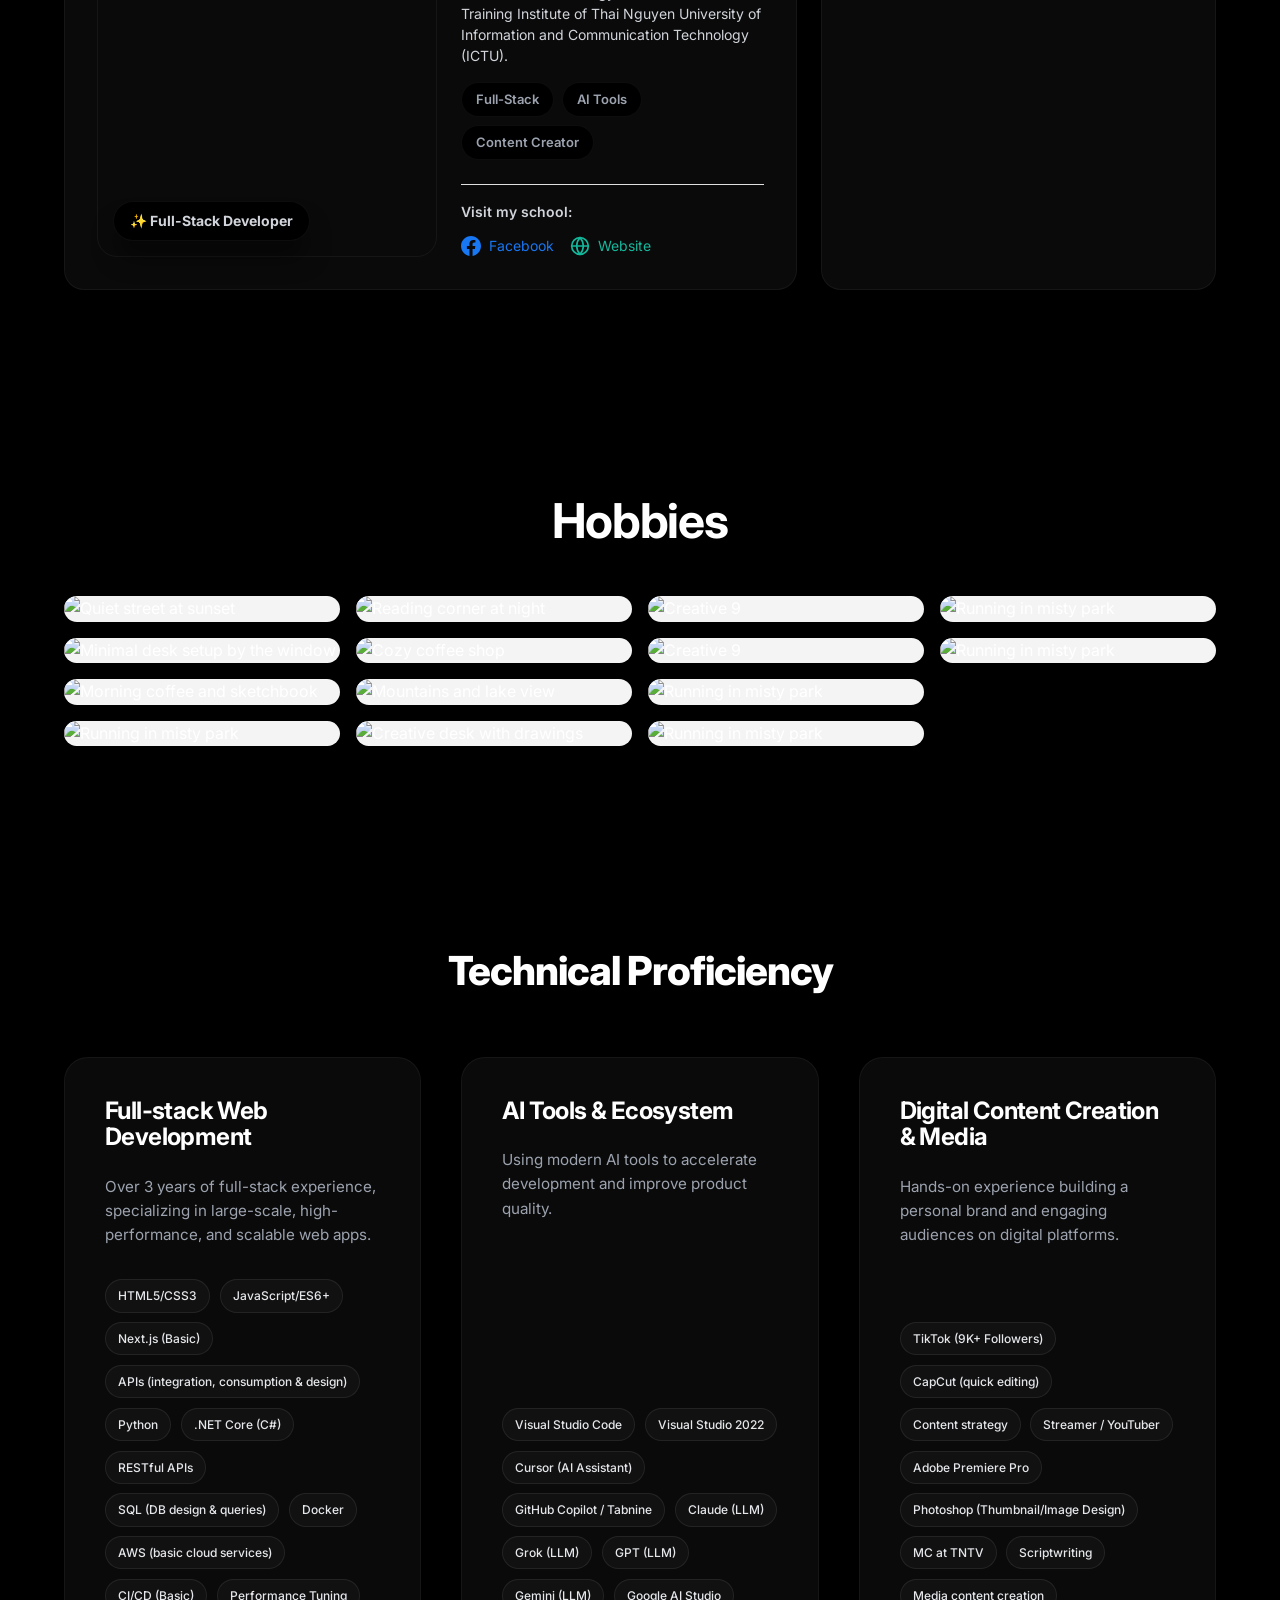
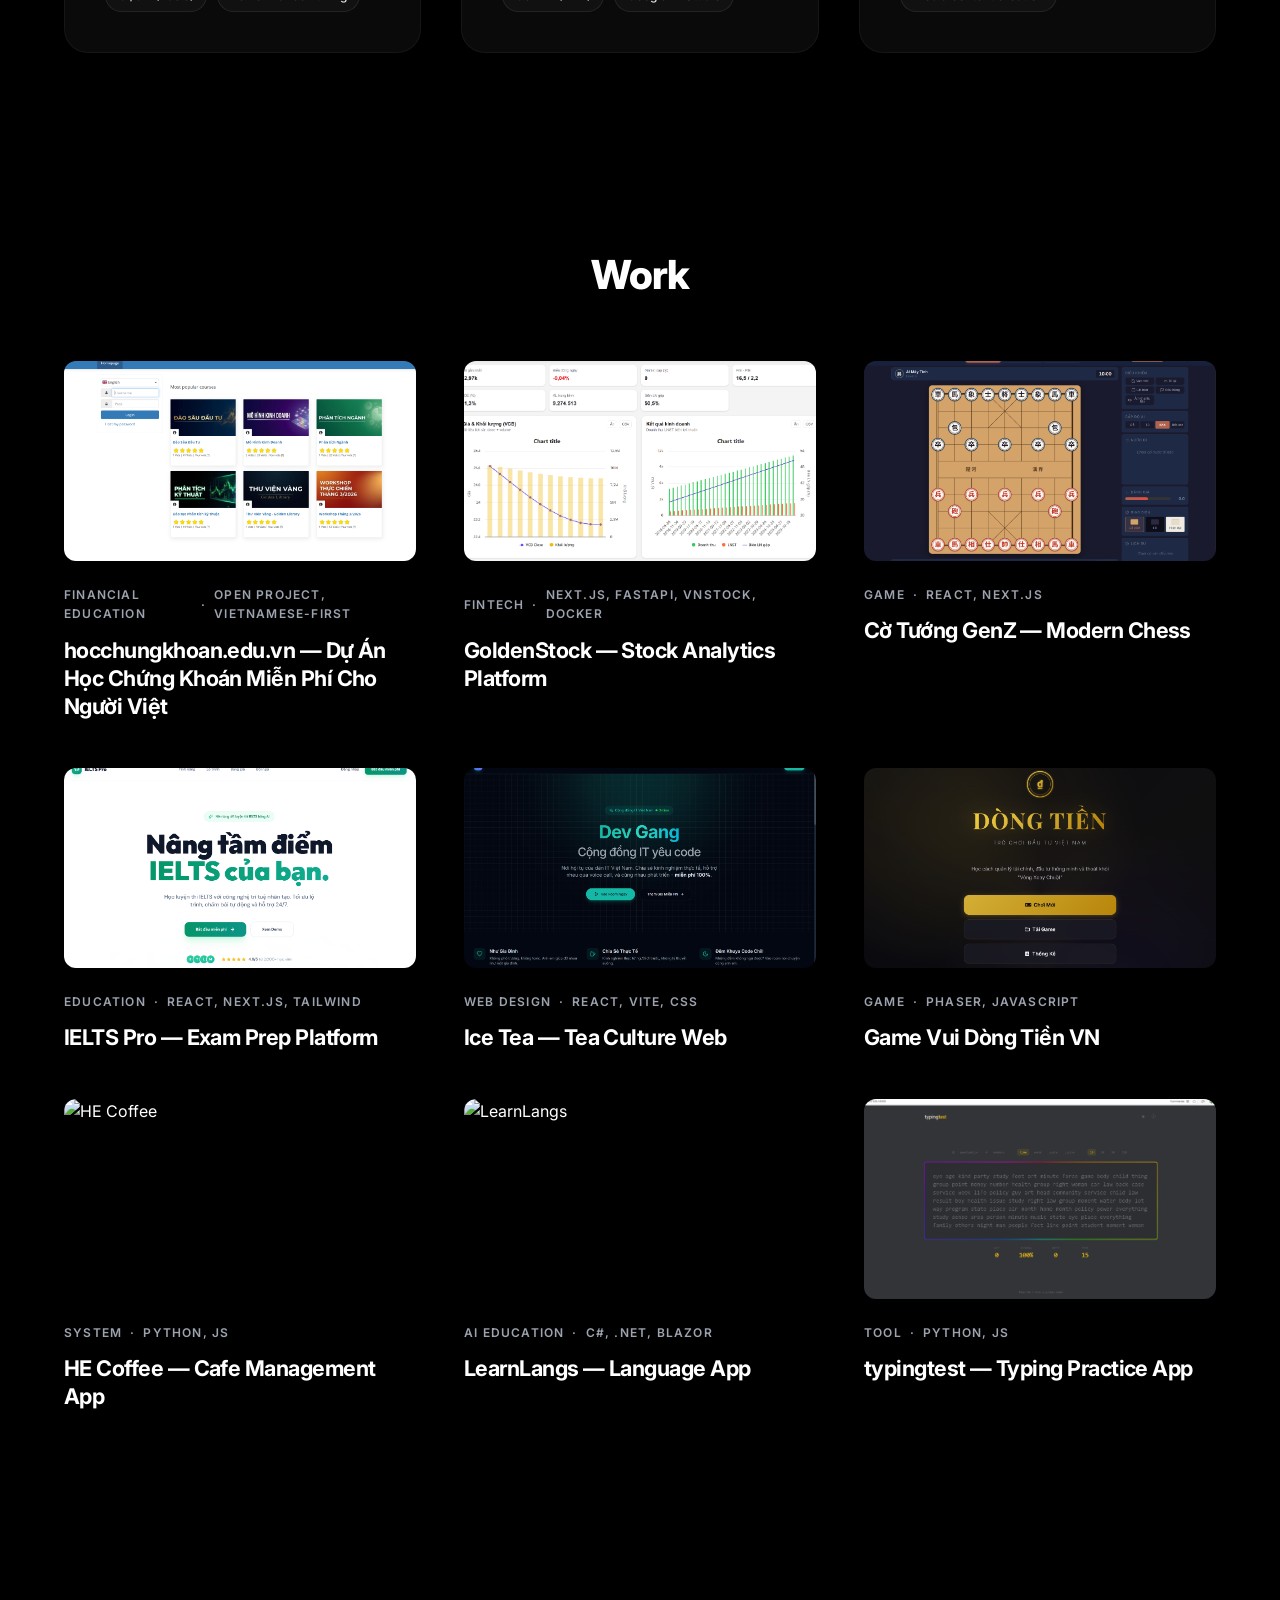
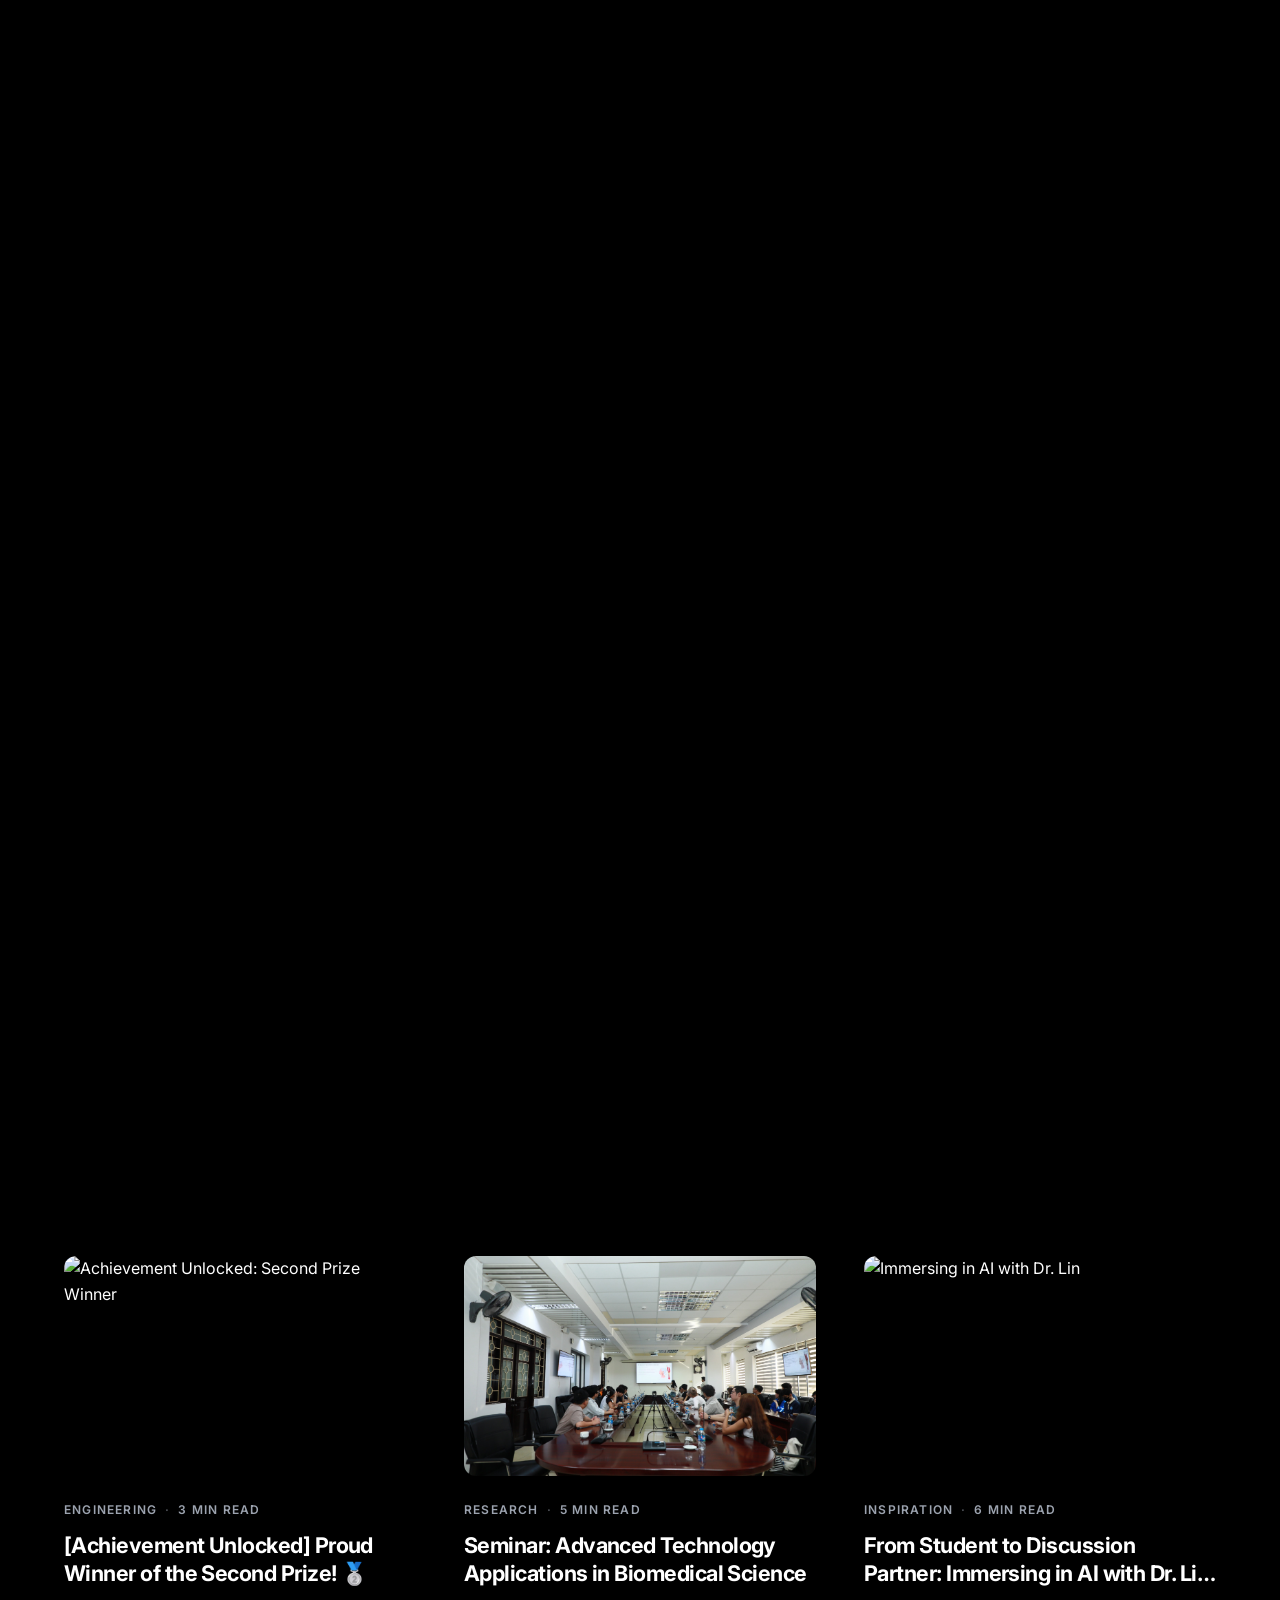
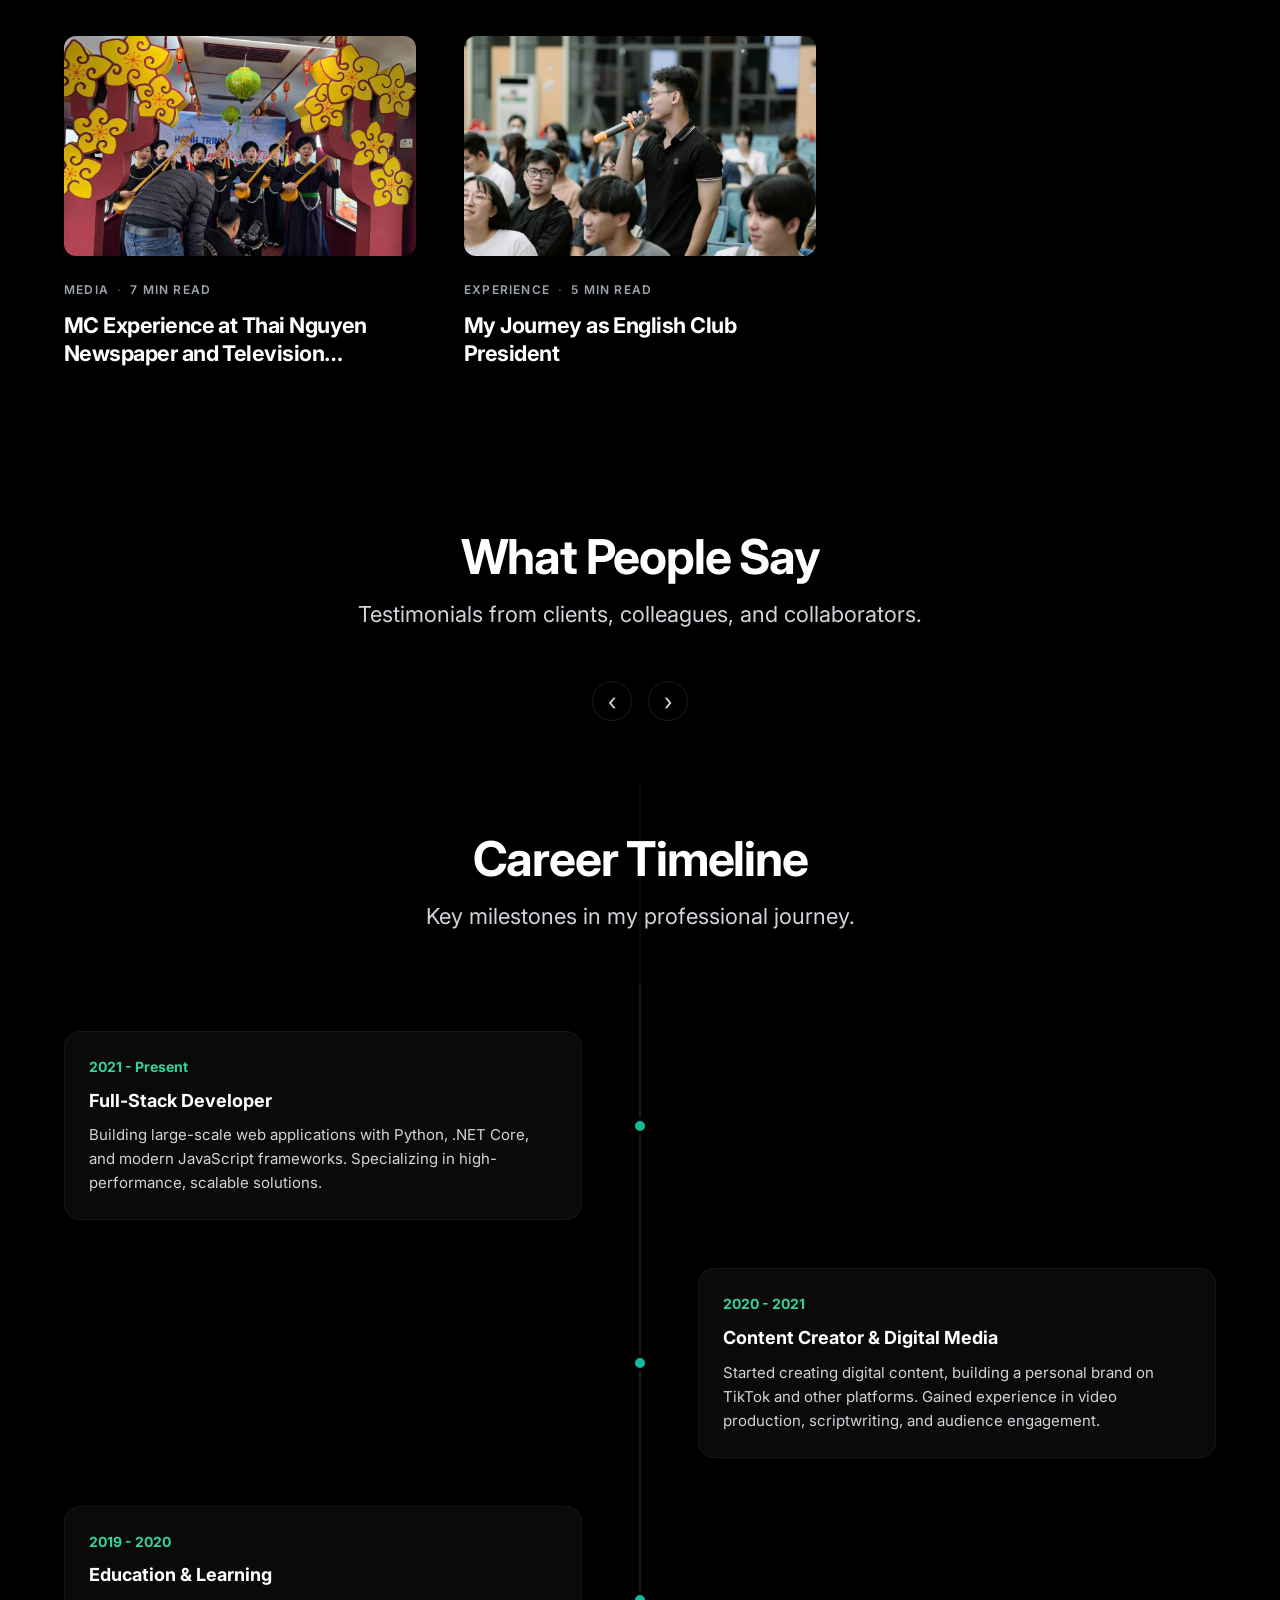
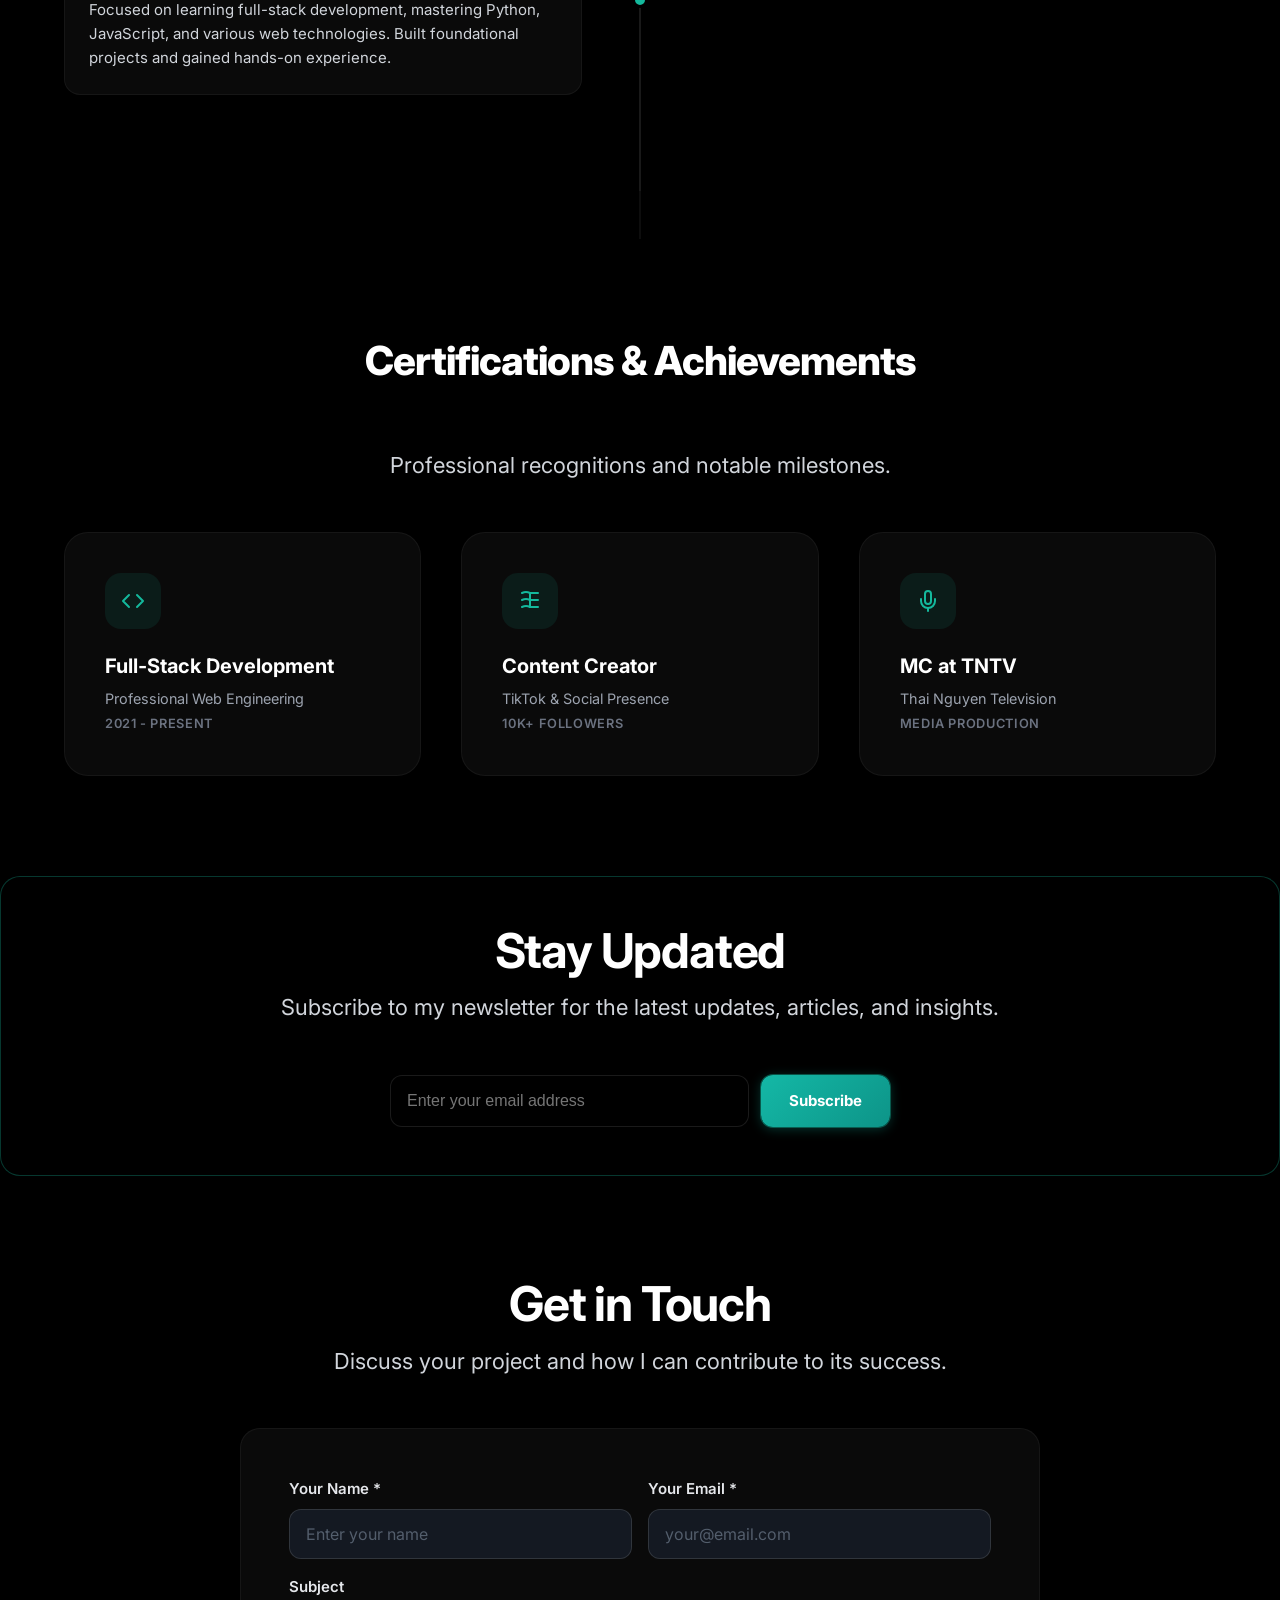
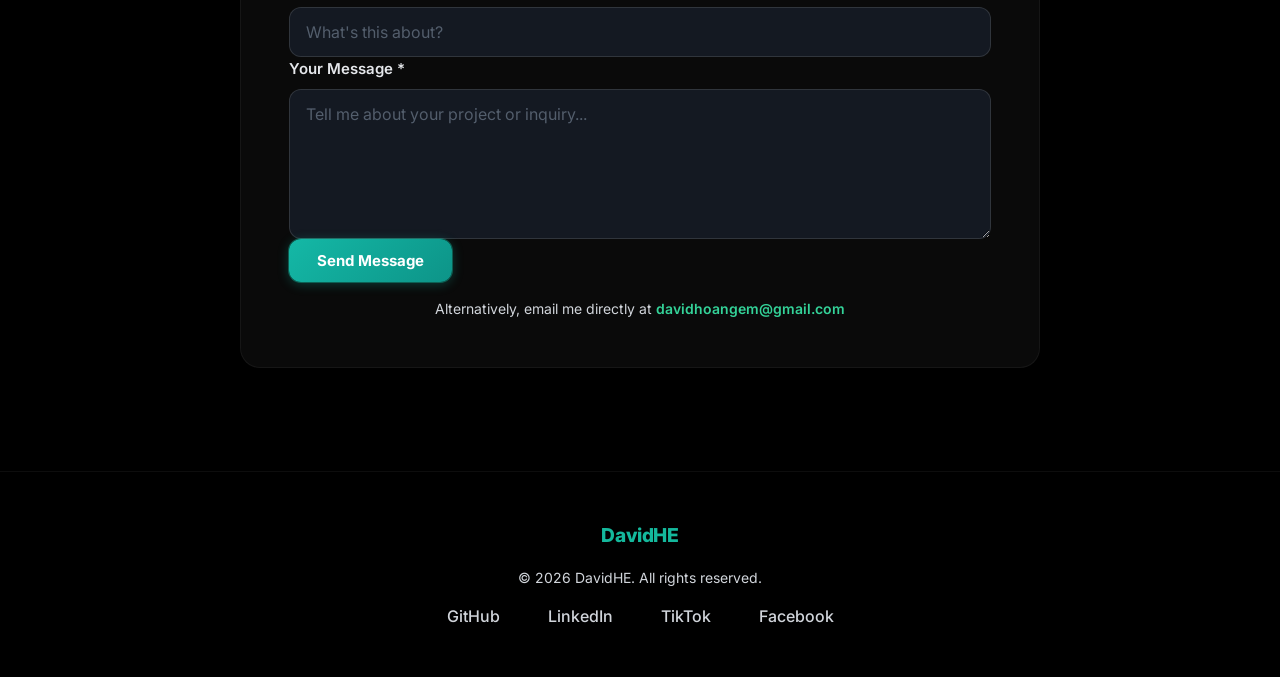
==== commit a39190d0: "Add Big Data Fundamentals blog post" ====
--- a/index.html
+++ b/index.html
@@ -657,6 +657,21 @@
           <button class="blog__nav blog__nav--prev" aria-label="Previous articles">‹</button>
           <div class="blog__track">
 
+            <!-- Blog: Big Data Fundamentals (Data Analytics) -->
+            <article class="blog__card blog__card--big-data card" data-blog-modal="blog-big-data-fundamentals-detail">
+              <div class="blog__media">
+                <img src="static/assets/bigdatafundamentalsblog.jpg" alt="Big Data Fundamentals by Thomas Erl" loading="lazy" />
+              </div>
+              <div class="blog__body">
+                <div class="blog-meta">
+                  <span>Data Analytics</span>
+                  <span class="dot">·</span>
+                  <span>8 min read</span>
+                </div>
+                <h3 class="h3">Từ Kim Tự Tháp đến Big Data: Khám phá quy trình phân tích dữ liệu chuyên nghiệp</h3>
+              </div>
+            </article>
+
             <!-- Blog: CPMAI Certificate (Artificial Intelligence) -->
             <article class="blog__card blog__card--cpmai card" data-blog-modal="blog-cpmai-detail">
               <div class="blog__media">
@@ -1113,6 +1128,96 @@
                 <a href="https://golden-stock.vercel.app/" target="_blank" class="btn btn--primary"
                   style="padding: 1rem 2.2rem; font-size: 1.05rem;">Test GoldenStock Live →</a>
                 <a href="#work" class="btn btn--secondary" style="padding: 1rem 2.2rem; font-size: 1.05rem;">Back to Work</a>
+              </div>
+            </div>
+          </article>
+        </div>
+      </div>
+    </div>
+
+    <!-- =========================================
+          Blog Modal Overlay: Big Data Fundamentals
+          ========================================= -->
+    <div id="blog-big-data-fundamentals-detail" class="blog-modal-overlay">
+      <div class="blog-modal">
+        <button class="blog-modal__close" aria-label="Close modal">×</button>
+        <div class="blog-modal__content">
+          <article class="blog-article">
+            <header class="blog-article__header">
+              <span class="tag">Data Analytics & Big Data</span>
+              <h1 class="h1">Từ Kim Tự Tháp đến Big Data: Khám phá quy trình phân tích dữ liệu chuyên nghiệp</h1>
+              <p class="blog-article__meta body-sm muted">
+                <time datetime="2026-04-29">April 29, 2026</time>
+                <span>By DavidHE | 8 min read</span>
+              </p>
+            </header>
+
+            <div class="blog-article__content">
+              <p class="lead">
+                Bạn có biết rằng nguồn gốc của phân tích dữ liệu bắt đầu từ tận... Ai Cập cổ đại? Khi xây dựng các Kim tự tháp kỳ vĩ, những người thợ chép thuê đã sử dụng giấy cói để ghi chép các tính toán và thống kê vật liệu – đó chính là "bản sơ khai" của những bảng tính Excel mà chúng ta đang sử dụng ngày nay.
+              </p>
+
+              <figure class="blog-article__image">
+                <img src="static/assets/bigdatafundamentalsblog.jpg" alt="Big Data Fundamentals and Data Analysis Process" loading="lazy" />
+                <figcaption class="body-sm muted">Quy trình phân tích dữ liệu là chìa khóa để biến dữ liệu thô thành giá trị thực tế.</figcaption>
+              </figure>
+
+              <p>
+                Nếu bạn đang bắt đầu hành trình trở thành một Data Analyst (Nhà phân tích dữ liệu), cuốn sách <strong>"Big Data Fundamentals: Concepts, Drivers & Techniques"</strong> của tác giả Thomas Erl chính là chiếc "la bàn" không thể thiếu. Hãy cùng điểm qua những bài học đắt giá về quy trình phân tích dữ liệu mà cuốn sách này và các chuyên gia hàng đầu gợi ý nhé!
+              </p>
+
+              <h2 class="h2">1. Không có một "công thức duy nhất" cho mọi bài toán</h2>
+              <p>
+                Dữ liệu là một dòng chảy không ngừng, biến đổi theo từng lĩnh vực và quy mô doanh nghiệp. Do đó, cách chúng ta xử lý nó cũng không thể rập khuôn. Tùy thuộc vào mục tiêu, bạn có thể tiếp cận theo nhiều mô hình quy trình khác nhau. Dưới đây là 4 mô hình phổ biến nhất hiện nay:
+              </p>
+              <ul>
+                <li><strong>Google:</strong> Cực kỳ gọn gàng và dễ nhớ với 6 bước (Ask, Prepare, Process, Analyze, Share, Act). Đây là quy trình chuẩn được dạy trong chứng chỉ Google Data Analytics nổi tiếng.</li>
+                <li><strong>EMC (Dell):</strong> Nhấn mạnh tính chu kỳ (Data Analytics Lifecycle). Quy trình này không phải là một đường thẳng đi từ A đến Z, mà là một vòng lặp liên tục để tối ưu hóa.</li>
+                <li><strong>SAS:</strong> Mô hình hình xoắn ốc vô tận, tập trung cao độ vào việc đánh giá lại kết quả sau mỗi chu kỳ để cải tiến mô hình dự đoán.</li>
+                <li><strong>Big Data Fundamentals (Thomas Erl):</strong> Một quy trình chi tiết và chuyên sâu lên tới 9 bước, được thiết kế riêng cho các hệ thống dữ liệu lớn (Big Data).</li>
+              </ul>
+
+              <h2 class="h2">2. Điểm nhấn từ cuốn sách "Big Data Fundamentals"</h2>
+              <p>
+                Trong khi các mô hình khác cố gắng tinh gọn quy trình để dễ tiếp cận, nhóm tác giả <strong>Thomas Erl, Wajid Khattak và Paul Buhler</strong> lại chọn cách "mổ xẻ" quy trình phân tích thành 9 giai đoạn cực kỳ chi tiết. Điểm khác biệt lớn nhất tạo nên giá trị của cuốn sách này nằm ở:
+              </p>
+              <p>
+                <strong>Sự tỉ mỉ trong khâu xử lý dữ liệu:</strong> Thay vì chỉ gọi chung một bước là "Chuẩn bị dữ liệu" (Data Preparation), Thomas Erl chia nhỏ giai đoạn này thành 4 bước độc lập: Trích xuất (Extraction), Lọc (Filtering), Xác thực (Validation) và Làm sạch (Cleaning). Điều này cực kỳ quan trọng trong kỷ nguyên Big Data, nơi dữ liệu thô thường rất nhiễu và không có cấu trúc.
+              </p>
+              <p>
+                <strong>Tính ứng dụng thực tế cao:</strong> Cuốn sách nhấn mạnh vào việc Tổng hợp (Aggregation) và Biểu diễn dữ liệu (Representation) trước khi thực sự bắt tay vào phân tích chuyên sâu (Analysis).
+              </p>
+              <blockquote class="quote">
+                "Đây là cuốn sách gối đầu giường cho những ai muốn hiểu sâu về cách vận hành của dữ liệu lớn. Nơi mà một sai số nhỏ trong lúc làm sạch dữ liệu có thể dẫn đến những quyết định kinh doanh sai lầm trị giá hàng triệu đô."
+              </blockquote>
+
+              <h2 class="h2">3. Quy trình 6 bước "Vàng" dành cho người mới bắt đầu</h2>
+              <p>
+                Nếu bạn cảm thấy quy trình 9 bước của Thomas Erl quá phức tạp khi mới bắt đầu, thì quy trình 6 bước từ chứng chỉ <strong>Google Data Analytics</strong> là điểm khởi đầu hoàn hảo:
+              </p>
+              <ol>
+                <li><strong>Ask (Hỏi):</strong> Xác định rõ bài toán kinh doanh và câu hỏi cần giải quyết. Bạn không thể tìm ra câu trả lời đúng nếu đặt câu hỏi sai.</li>
+                <li><strong>Prepare (Chuẩn bị):</strong> Thu thập dữ liệu từ các nguồn khác nhau và lưu trữ chúng an toàn.</li>
+                <li><strong>Process (Xử lý):</strong> Tiến hành làm sạch dữ liệu, loại bỏ các giá trị trống, dữ liệu trùng lặp hoặc sai lệch để đảm bảo tính chính xác.</li>
+                <li><strong>Analyze (Phân tích):</strong> Sử dụng các công cụ và kỹ thuật thống kê để tìm kiếm xu hướng, quy luật và các mối liên hệ ẩn giấu trong dữ liệu.</li>
+                <li><strong>Share (Chia sẻ):</strong> Trực quan hóa dữ liệu (Data Visualization) thông qua các biểu đồ và trình bày kết quả một cách dễ hiểu cho các bên liên quan.</li>
+                <li><strong>Act (Hành động):</strong> Biến các thông tin chi tiết (insights) đã tìm được thành các quyết định và hành động thực tế trong doanh nghiệp.</li>
+              </ol>
+
+              <h2 class="h2">Lời kết</h2>
+              <p>
+                Phân tích dữ liệu không chỉ là về những con số khô khan hay những dòng code phức tạp. Bản chất của nó là nghệ thuật của sự tò mò và khả năng kể chuyện bằng dữ liệu (Data Storytelling). Dù bạn chọn quy trình 9 bước của Thomas Erl hay 6 bước tinh gọn của Google, cốt lõi thành công vẫn nằm ở khả năng đặt câu hỏi đúng và sự kiên trì trong việc đi tìm câu trả lời.
+              </p>
+              <p>
+                Bạn đang sử dụng quy trình nào cho công việc của mình? Hãy để lại bình luận và cùng thảo luận nhé!
+              </p>
+              
+              <div class="blog-tags" style="margin-top: 2rem;">
+                <span class="tag">#DataAnalytics</span>
+                <span class="tag">#BigData</span>
+                <span class="tag">#LearningData</span>
+                <span class="tag">#ThomasErl</span>
+                <span class="tag">#GoogleDataAnalytics</span>
               </div>
             </div>
           </article>
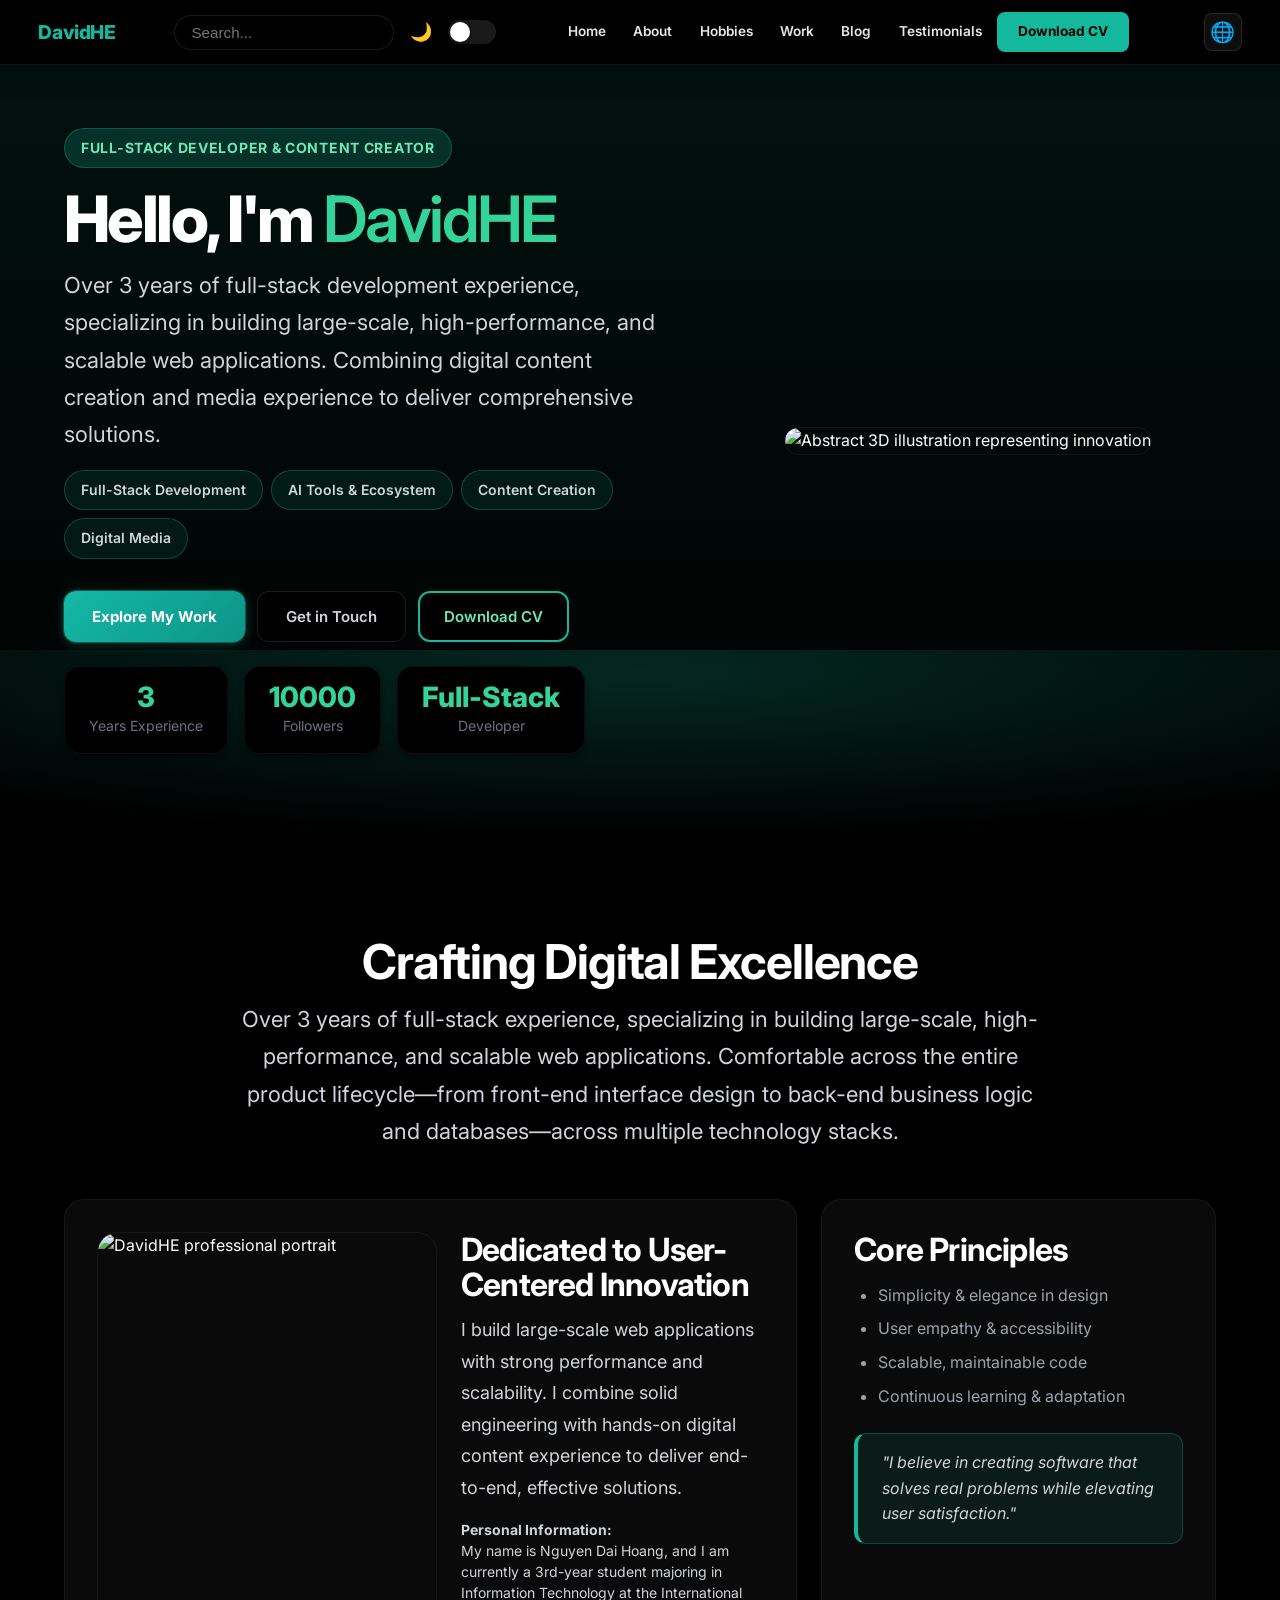
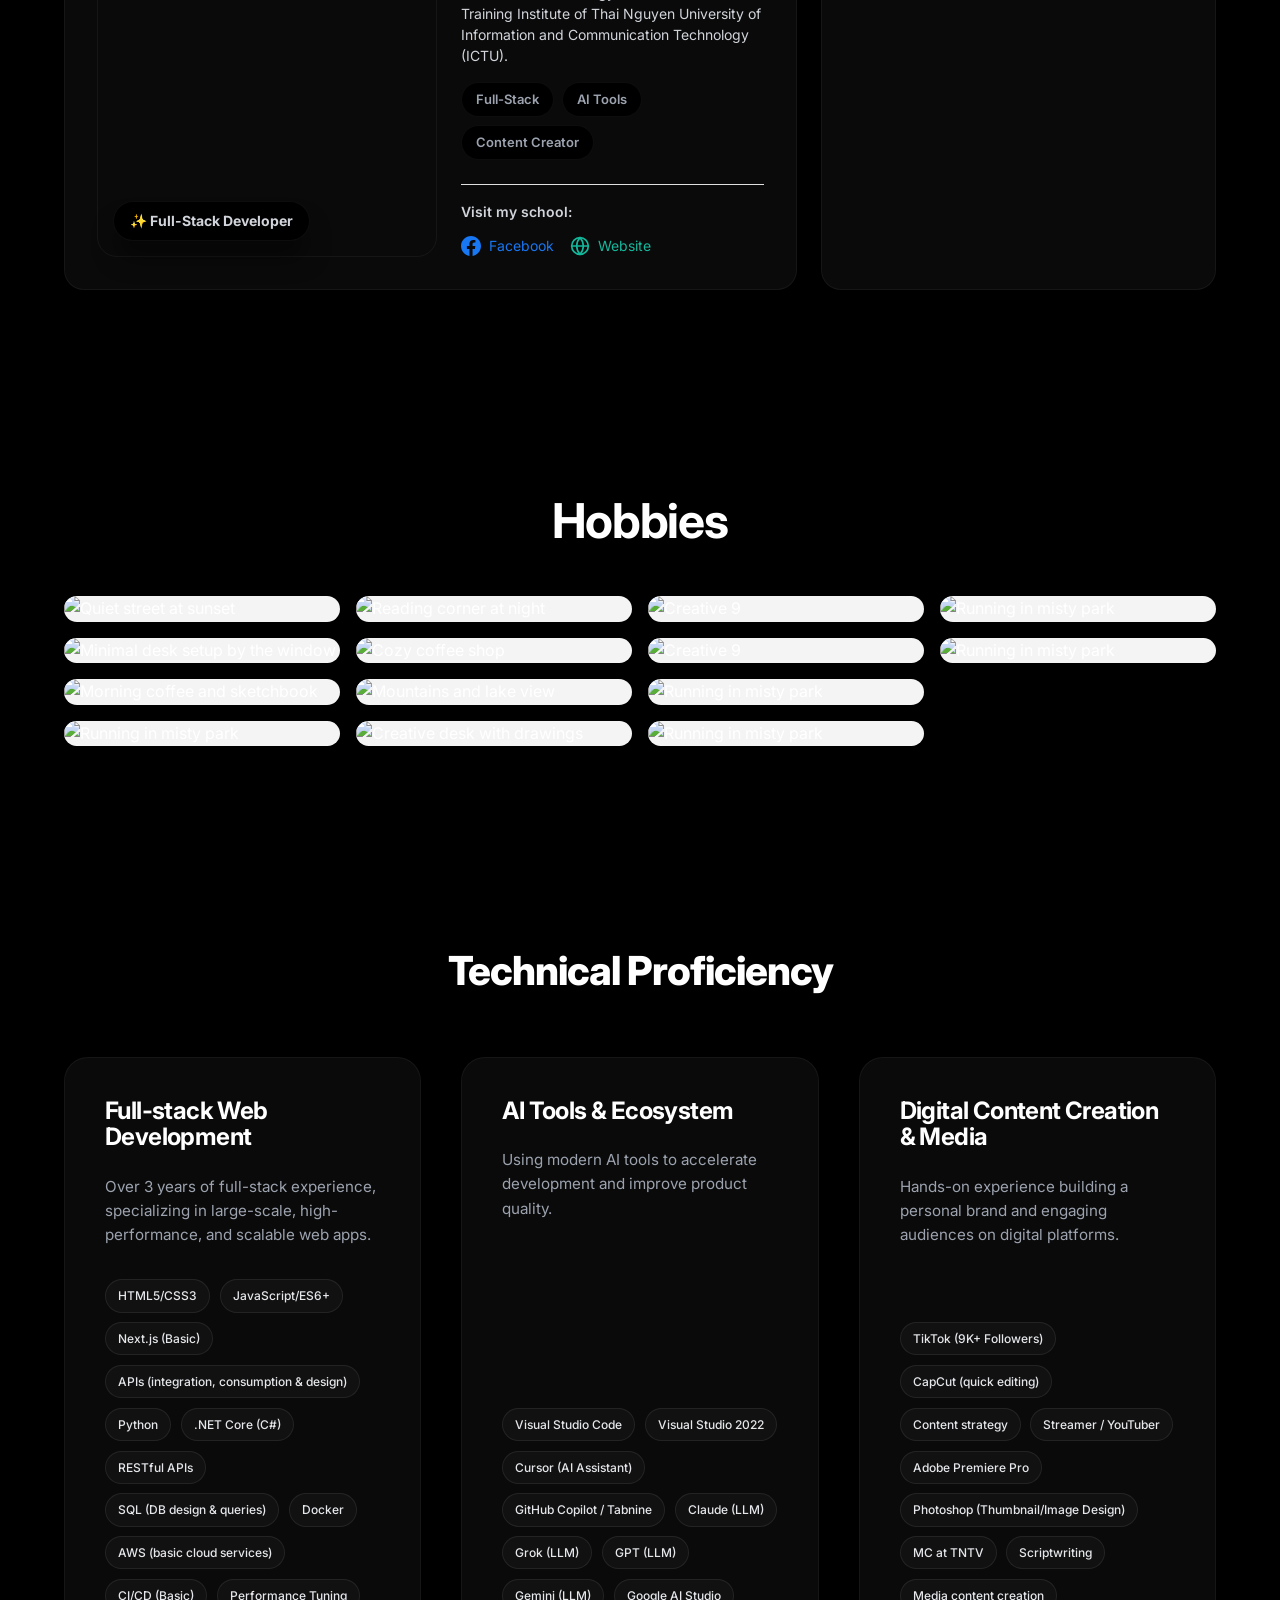
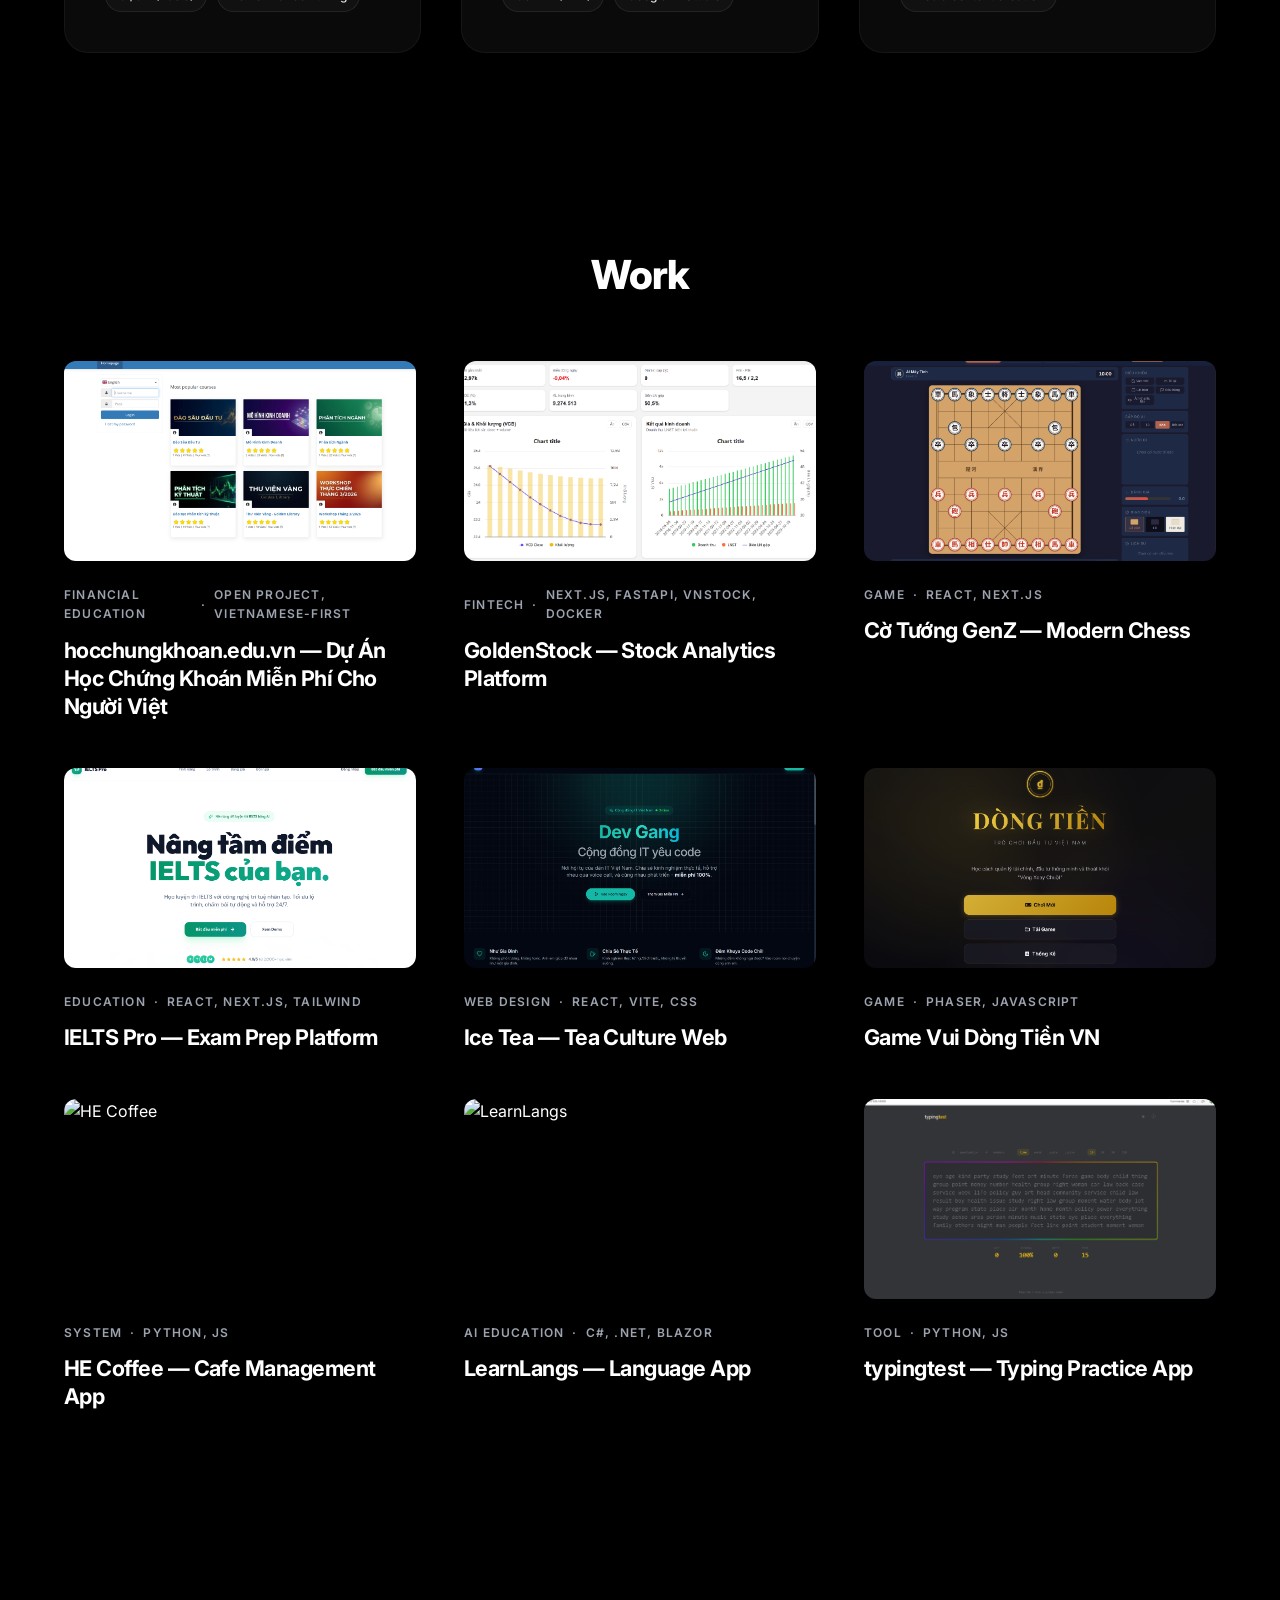
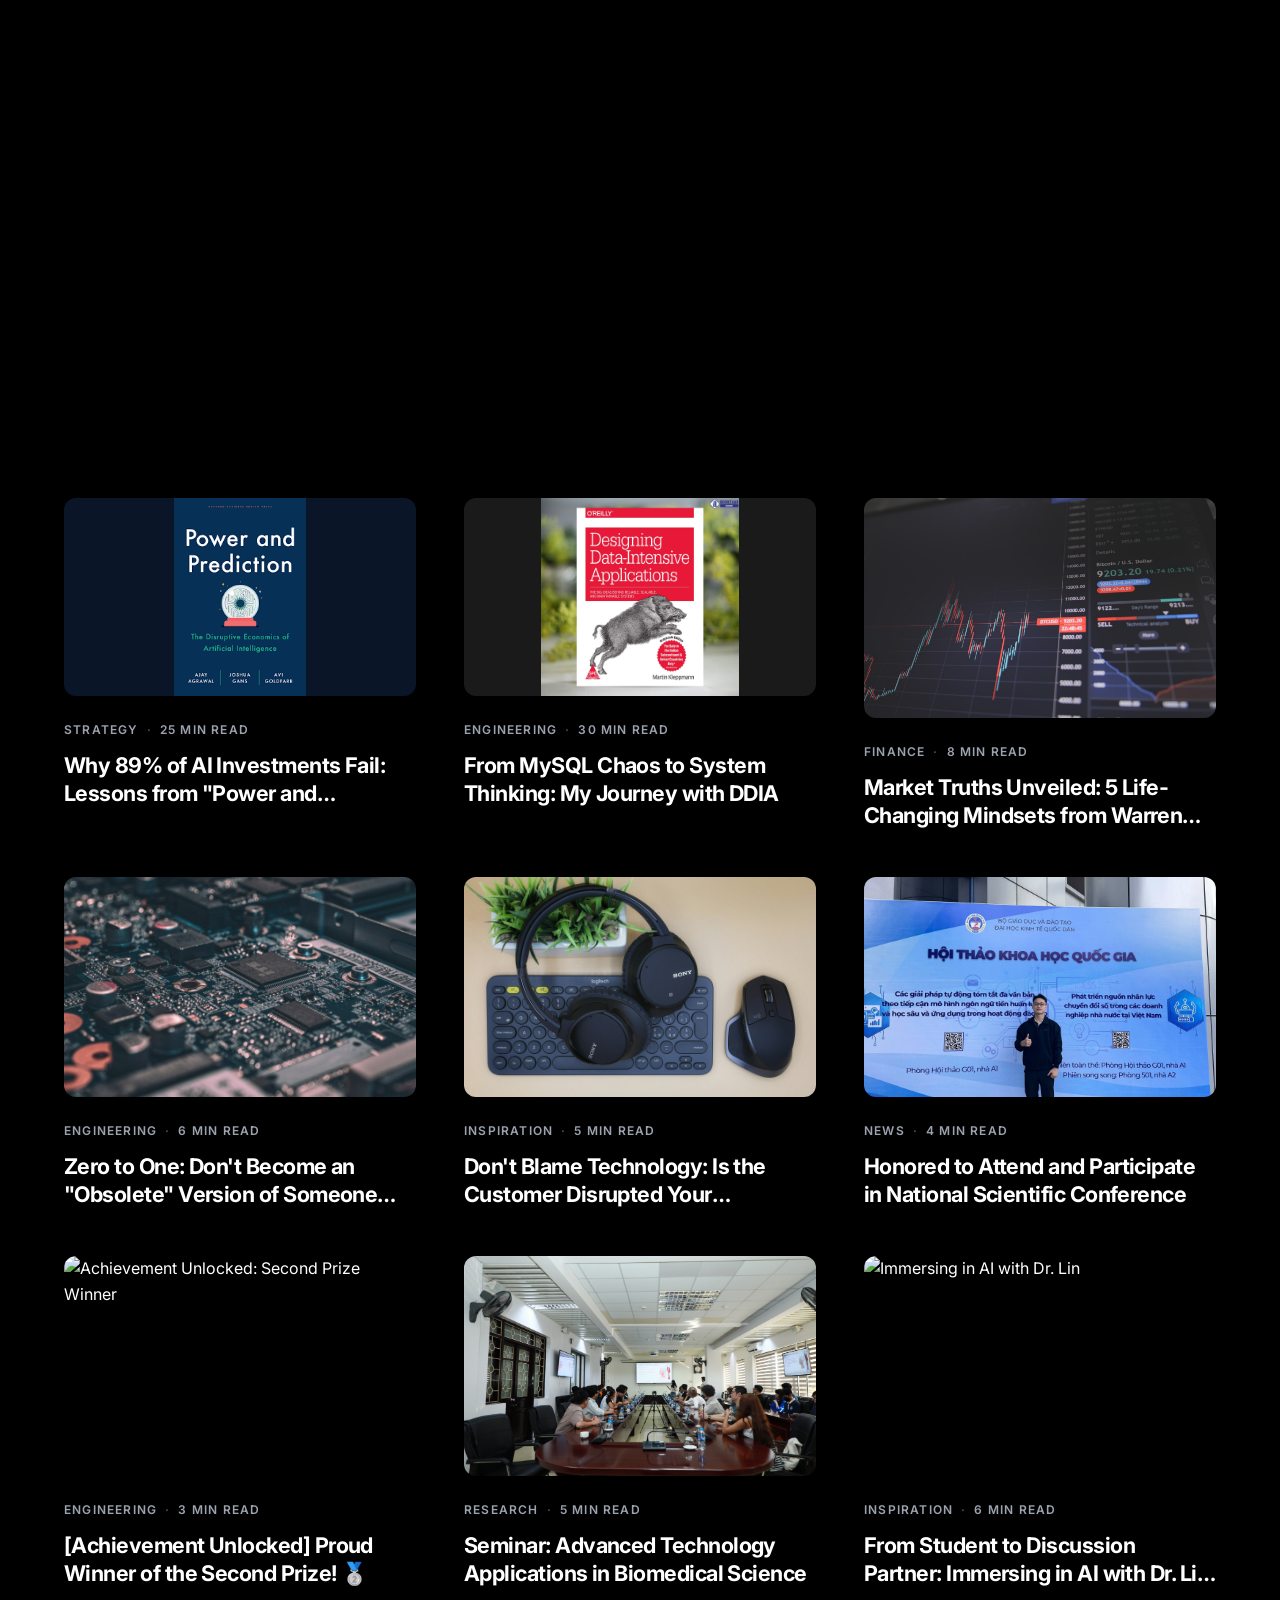
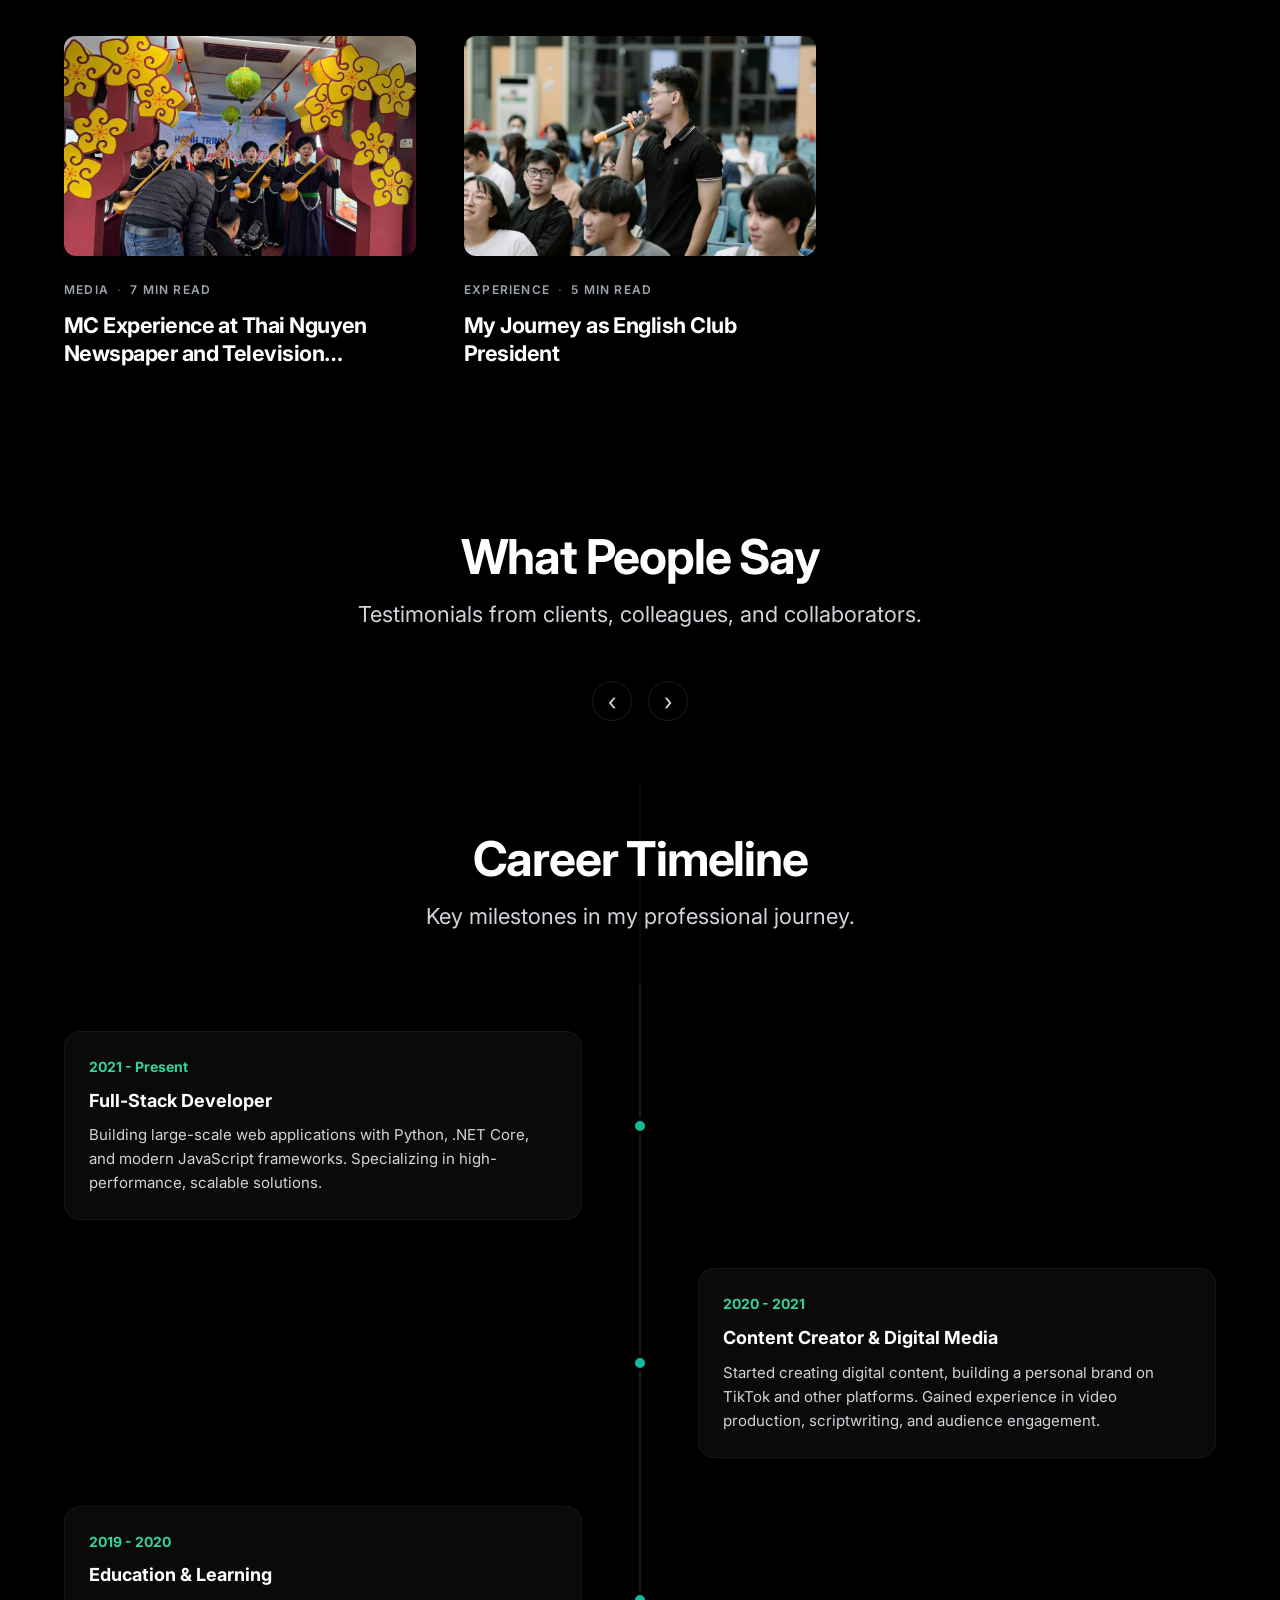
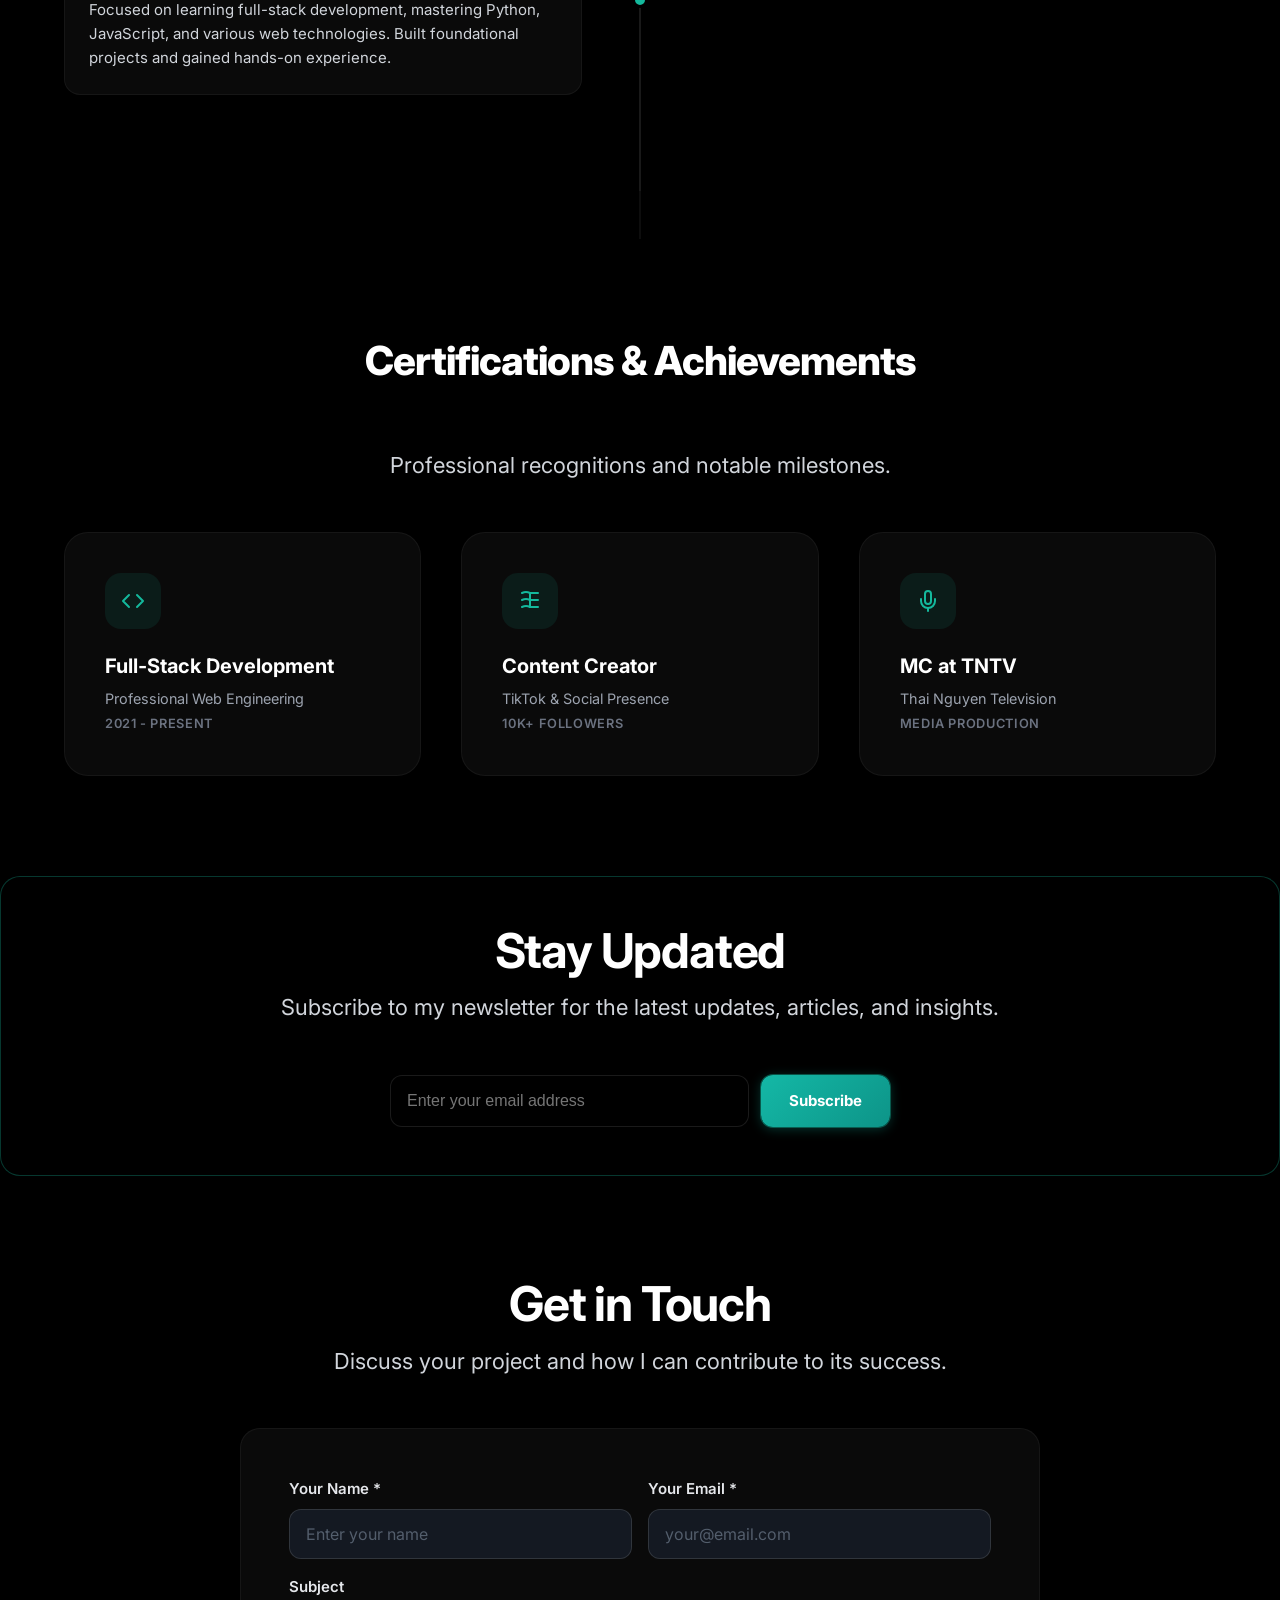
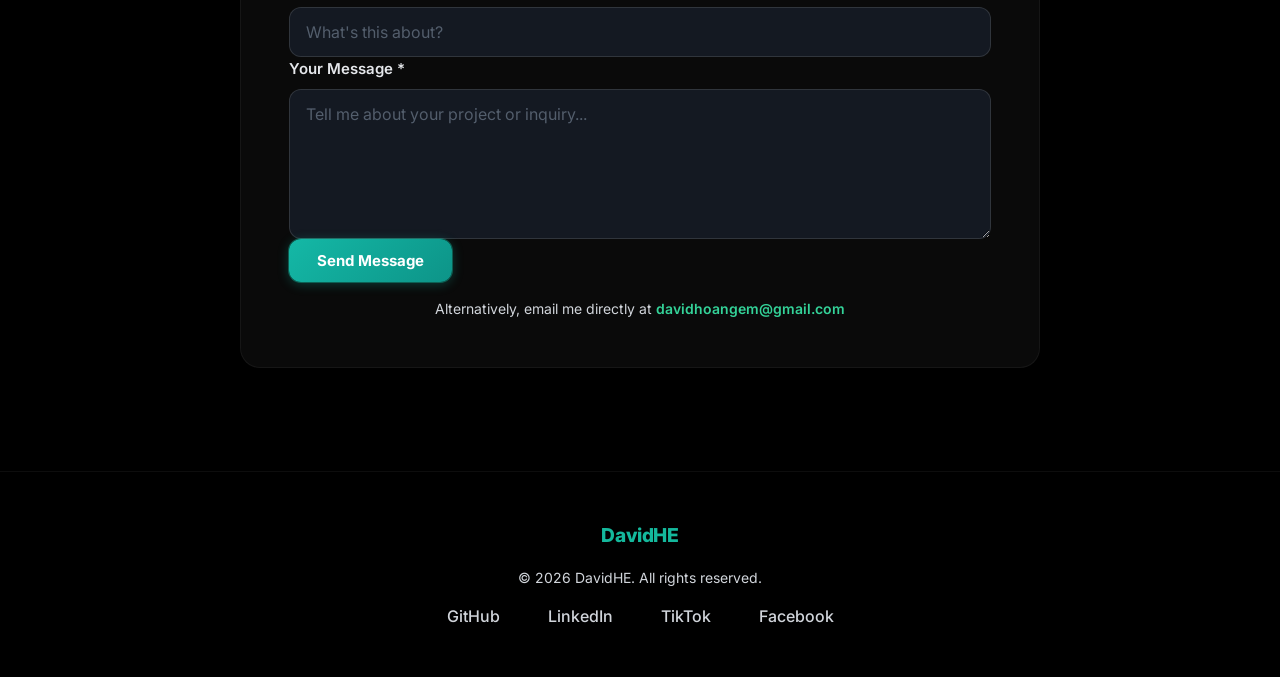
==== commit 6b682fb9: "Translate Big Data blog post to English and remove last sentence" ====
--- a/index.html
+++ b/index.html
@@ -668,7 +668,7 @@
                   <span class="dot">·</span>
                   <span>8 min read</span>
                 </div>
-                <h3 class="h3">Từ Kim Tự Tháp đến Big Data: Khám phá quy trình phân tích dữ liệu chuyên nghiệp</h3>
+                <h3 class="h3">From Pyramids to Big Data: Exploring the Professional Data Analysis Process</h3>
               </div>
             </article>
 
@@ -1145,7 +1145,7 @@
           <article class="blog-article">
             <header class="blog-article__header">
               <span class="tag">Data Analytics & Big Data</span>
-              <h1 class="h1">Từ Kim Tự Tháp đến Big Data: Khám phá quy trình phân tích dữ liệu chuyên nghiệp</h1>
+              <h1 class="h1">From Pyramids to Big Data: Exploring the Professional Data Analysis Process</h1>
               <p class="blog-article__meta body-sm muted">
                 <time datetime="2026-04-29">April 29, 2026</time>
                 <span>By DavidHE | 8 min read</span>
@@ -1154,62 +1154,59 @@
 
             <div class="blog-article__content">
               <p class="lead">
-                Bạn có biết rằng nguồn gốc của phân tích dữ liệu bắt đầu từ tận... Ai Cập cổ đại? Khi xây dựng các Kim tự tháp kỳ vĩ, những người thợ chép thuê đã sử dụng giấy cói để ghi chép các tính toán và thống kê vật liệu – đó chính là "bản sơ khai" của những bảng tính Excel mà chúng ta đang sử dụng ngày nay.
+                Did you know that the origins of data analysis date back to... Ancient Egypt? When building the majestic Pyramids, scribes used papyrus to record calculations and material statistics – that was the "primitive version" of the Excel spreadsheets we use today.
               </p>
 
               <figure class="blog-article__image">
                 <img src="static/assets/bigdatafundamentalsblog.jpg" alt="Big Data Fundamentals and Data Analysis Process" loading="lazy" />
-                <figcaption class="body-sm muted">Quy trình phân tích dữ liệu là chìa khóa để biến dữ liệu thô thành giá trị thực tế.</figcaption>
-              </figure>
-
-              <p>
-                Nếu bạn đang bắt đầu hành trình trở thành một Data Analyst (Nhà phân tích dữ liệu), cuốn sách <strong>"Big Data Fundamentals: Concepts, Drivers & Techniques"</strong> của tác giả Thomas Erl chính là chiếc "la bàn" không thể thiếu. Hãy cùng điểm qua những bài học đắt giá về quy trình phân tích dữ liệu mà cuốn sách này và các chuyên gia hàng đầu gợi ý nhé!
-              </p>
-
-              <h2 class="h2">1. Không có một "công thức duy nhất" cho mọi bài toán</h2>
-              <p>
-                Dữ liệu là một dòng chảy không ngừng, biến đổi theo từng lĩnh vực và quy mô doanh nghiệp. Do đó, cách chúng ta xử lý nó cũng không thể rập khuôn. Tùy thuộc vào mục tiêu, bạn có thể tiếp cận theo nhiều mô hình quy trình khác nhau. Dưới đây là 4 mô hình phổ biến nhất hiện nay:
-              </p>
-              <ul>
-                <li><strong>Google:</strong> Cực kỳ gọn gàng và dễ nhớ với 6 bước (Ask, Prepare, Process, Analyze, Share, Act). Đây là quy trình chuẩn được dạy trong chứng chỉ Google Data Analytics nổi tiếng.</li>
-                <li><strong>EMC (Dell):</strong> Nhấn mạnh tính chu kỳ (Data Analytics Lifecycle). Quy trình này không phải là một đường thẳng đi từ A đến Z, mà là một vòng lặp liên tục để tối ưu hóa.</li>
-                <li><strong>SAS:</strong> Mô hình hình xoắn ốc vô tận, tập trung cao độ vào việc đánh giá lại kết quả sau mỗi chu kỳ để cải tiến mô hình dự đoán.</li>
-                <li><strong>Big Data Fundamentals (Thomas Erl):</strong> Một quy trình chi tiết và chuyên sâu lên tới 9 bước, được thiết kế riêng cho các hệ thống dữ liệu lớn (Big Data).</li>
-              </ul>
-
-              <h2 class="h2">2. Điểm nhấn từ cuốn sách "Big Data Fundamentals"</h2>
-              <p>
-                Trong khi các mô hình khác cố gắng tinh gọn quy trình để dễ tiếp cận, nhóm tác giả <strong>Thomas Erl, Wajid Khattak và Paul Buhler</strong> lại chọn cách "mổ xẻ" quy trình phân tích thành 9 giai đoạn cực kỳ chi tiết. Điểm khác biệt lớn nhất tạo nên giá trị của cuốn sách này nằm ở:
-              </p>
-              <p>
-                <strong>Sự tỉ mỉ trong khâu xử lý dữ liệu:</strong> Thay vì chỉ gọi chung một bước là "Chuẩn bị dữ liệu" (Data Preparation), Thomas Erl chia nhỏ giai đoạn này thành 4 bước độc lập: Trích xuất (Extraction), Lọc (Filtering), Xác thực (Validation) và Làm sạch (Cleaning). Điều này cực kỳ quan trọng trong kỷ nguyên Big Data, nơi dữ liệu thô thường rất nhiễu và không có cấu trúc.
-              </p>
-              <p>
-                <strong>Tính ứng dụng thực tế cao:</strong> Cuốn sách nhấn mạnh vào việc Tổng hợp (Aggregation) và Biểu diễn dữ liệu (Representation) trước khi thực sự bắt tay vào phân tích chuyên sâu (Analysis).
+                <figcaption class="body-sm muted">The data analysis process is the key to turning raw data into real value.</figcaption>
+              </figure>
+
+              <p>
+                If you are starting your journey to become a Data Analyst, the book <strong>"Big Data Fundamentals: Concepts, Drivers & Techniques"</strong> by Thomas Erl is an indispensable "compass." Let's explore the valuable lessons on the data analysis process suggested by this book and top experts!
+              </p>
+
+              <h2 class="h2">1. There is no "single formula" for every problem</h2>
+              <p>
+                Data is an endless flow, changing by industry and business scale. Therefore, the way we process it cannot be rigid. Depending on the goal, you can approach it according to different process models. Here are 4 popular models today:
+              </p>
+              <ul>
+                <li><strong>Google:</strong> Extremely neat and memorable with 6 steps (Ask, Prepare, Process, Analyze, Share, Act). This is the standard process taught in the famous Google Data Analytics certificate.</li>
+                <li><strong>EMC (Dell):</strong> Emphasizes the cyclic nature (Data Analytics Lifecycle). This process is not a straight line from A to Z, but a continuous loop for optimization.</li>
+                <li><strong>SAS:</strong> An endless spiral model, highly focused on re-evaluating results after each cycle to improve the predictive model.</li>
+                <li><strong>Big Data Fundamentals (Thomas Erl):</strong> A detailed and in-depth process of up to 9 steps, specifically designed for Big Data systems.</li>
+              </ul>
+
+              <h2 class="h2">2. Highlights from the book "Big Data Fundamentals"</h2>
+              <p>
+                While other models try to streamline the process for accessibility, authors <strong>Thomas Erl, Wajid Khattak, and Paul Buhler</strong> choose to "dissect" the analysis process into 9 extremely detailed stages. The biggest difference lies in:
+              </p>
+              <p>
+                <strong>Meticulousness in data processing:</strong> Instead of just calling a step "Data Preparation", Thomas Erl divides this stage into 4 independent steps: Extraction, Filtering, Validation, and Cleaning. This is extremely important in the Big Data era, where raw data is often very noisy and unstructured.
+              </p>
+              <p>
+                <strong>High practical applicability:</strong> Emphasizes Aggregation and Data Representation before actually starting in-depth Analysis.
               </p>
               <blockquote class="quote">
-                "Đây là cuốn sách gối đầu giường cho những ai muốn hiểu sâu về cách vận hành của dữ liệu lớn. Nơi mà một sai số nhỏ trong lúc làm sạch dữ liệu có thể dẫn đến những quyết định kinh doanh sai lầm trị giá hàng triệu đô."
+                "This is the bedside book for those who want to understand deeply how Big Data operates – where a small error during data cleaning can lead to business decisions worth millions of dollars."
               </blockquote>
 
-              <h2 class="h2">3. Quy trình 6 bước "Vàng" dành cho người mới bắt đầu</h2>
-              <p>
-                Nếu bạn cảm thấy quy trình 9 bước của Thomas Erl quá phức tạp khi mới bắt đầu, thì quy trình 6 bước từ chứng chỉ <strong>Google Data Analytics</strong> là điểm khởi đầu hoàn hảo:
+              <h2 class="h2">3. The 6-step "Golden" process for beginners</h2>
+              <p>
+                If you feel the 9-step process of Thomas Erl too complex when starting out, the 6-step process from the <strong>Google Data Analytics</strong> certificate is the perfect starting point:
               </p>
               <ol>
-                <li><strong>Ask (Hỏi):</strong> Xác định rõ bài toán kinh doanh và câu hỏi cần giải quyết. Bạn không thể tìm ra câu trả lời đúng nếu đặt câu hỏi sai.</li>
-                <li><strong>Prepare (Chuẩn bị):</strong> Thu thập dữ liệu từ các nguồn khác nhau và lưu trữ chúng an toàn.</li>
-                <li><strong>Process (Xử lý):</strong> Tiến hành làm sạch dữ liệu, loại bỏ các giá trị trống, dữ liệu trùng lặp hoặc sai lệch để đảm bảo tính chính xác.</li>
-                <li><strong>Analyze (Phân tích):</strong> Sử dụng các công cụ và kỹ thuật thống kê để tìm kiếm xu hướng, quy luật và các mối liên hệ ẩn giấu trong dữ liệu.</li>
-                <li><strong>Share (Chia sẻ):</strong> Trực quan hóa dữ liệu (Data Visualization) thông qua các biểu đồ và trình bày kết quả một cách dễ hiểu cho các bên liên quan.</li>
-                <li><strong>Act (Hành động):</strong> Biến các thông tin chi tiết (insights) đã tìm được thành các quyết định và hành động thực tế trong doanh nghiệp.</li>
+                <li><strong>Ask:</strong> Clearly define the business problem and the question to be solved. You cannot find the right answer if you ask the wrong question.</li>
+                <li><strong>Prepare:</strong> Collect data from different sources and store it safely.</li>
+                <li><strong>Process:</strong> Clean the data, remove null values, duplicates, or deviations to ensure accuracy.</li>
+                <li><strong>Analyze:</strong> Use tools and statistical techniques to look for trends, rules, and hidden relationships in the data.</li>
+                <li><strong>Share:</strong> Visualize data (Data Visualization) through charts and present results clearly to stakeholders.</li>
+                <li><strong>Act:</strong> Turn the insights found into practical decisions and actions in the business.</li>
               </ol>
 
-              <h2 class="h2">Lời kết</h2>
-              <p>
-                Phân tích dữ liệu không chỉ là về những con số khô khan hay những dòng code phức tạp. Bản chất của nó là nghệ thuật của sự tò mò và khả năng kể chuyện bằng dữ liệu (Data Storytelling). Dù bạn chọn quy trình 9 bước của Thomas Erl hay 6 bước tinh gọn của Google, cốt lõi thành công vẫn nằm ở khả năng đặt câu hỏi đúng và sự kiên trì trong việc đi tìm câu trả lời.
-              </p>
-              <p>
-                Bạn đang sử dụng quy trình nào cho công việc của mình? Hãy để lại bình luận và cùng thảo luận nhé!
+              <h2 class="h2">Conclusion</h2>
+              <p>
+                Data analysis is not just about dry numbers or complex lines of code. At its core, it is the art of curiosity and Data Storytelling. Whether you choose Thomas Erl's 9-step process or Google's lean 6 steps, the core of success still lies in the ability to ask the right questions and persistence in finding the answers.
               </p>
               
               <div class="blog-tags" style="margin-top: 2rem;">
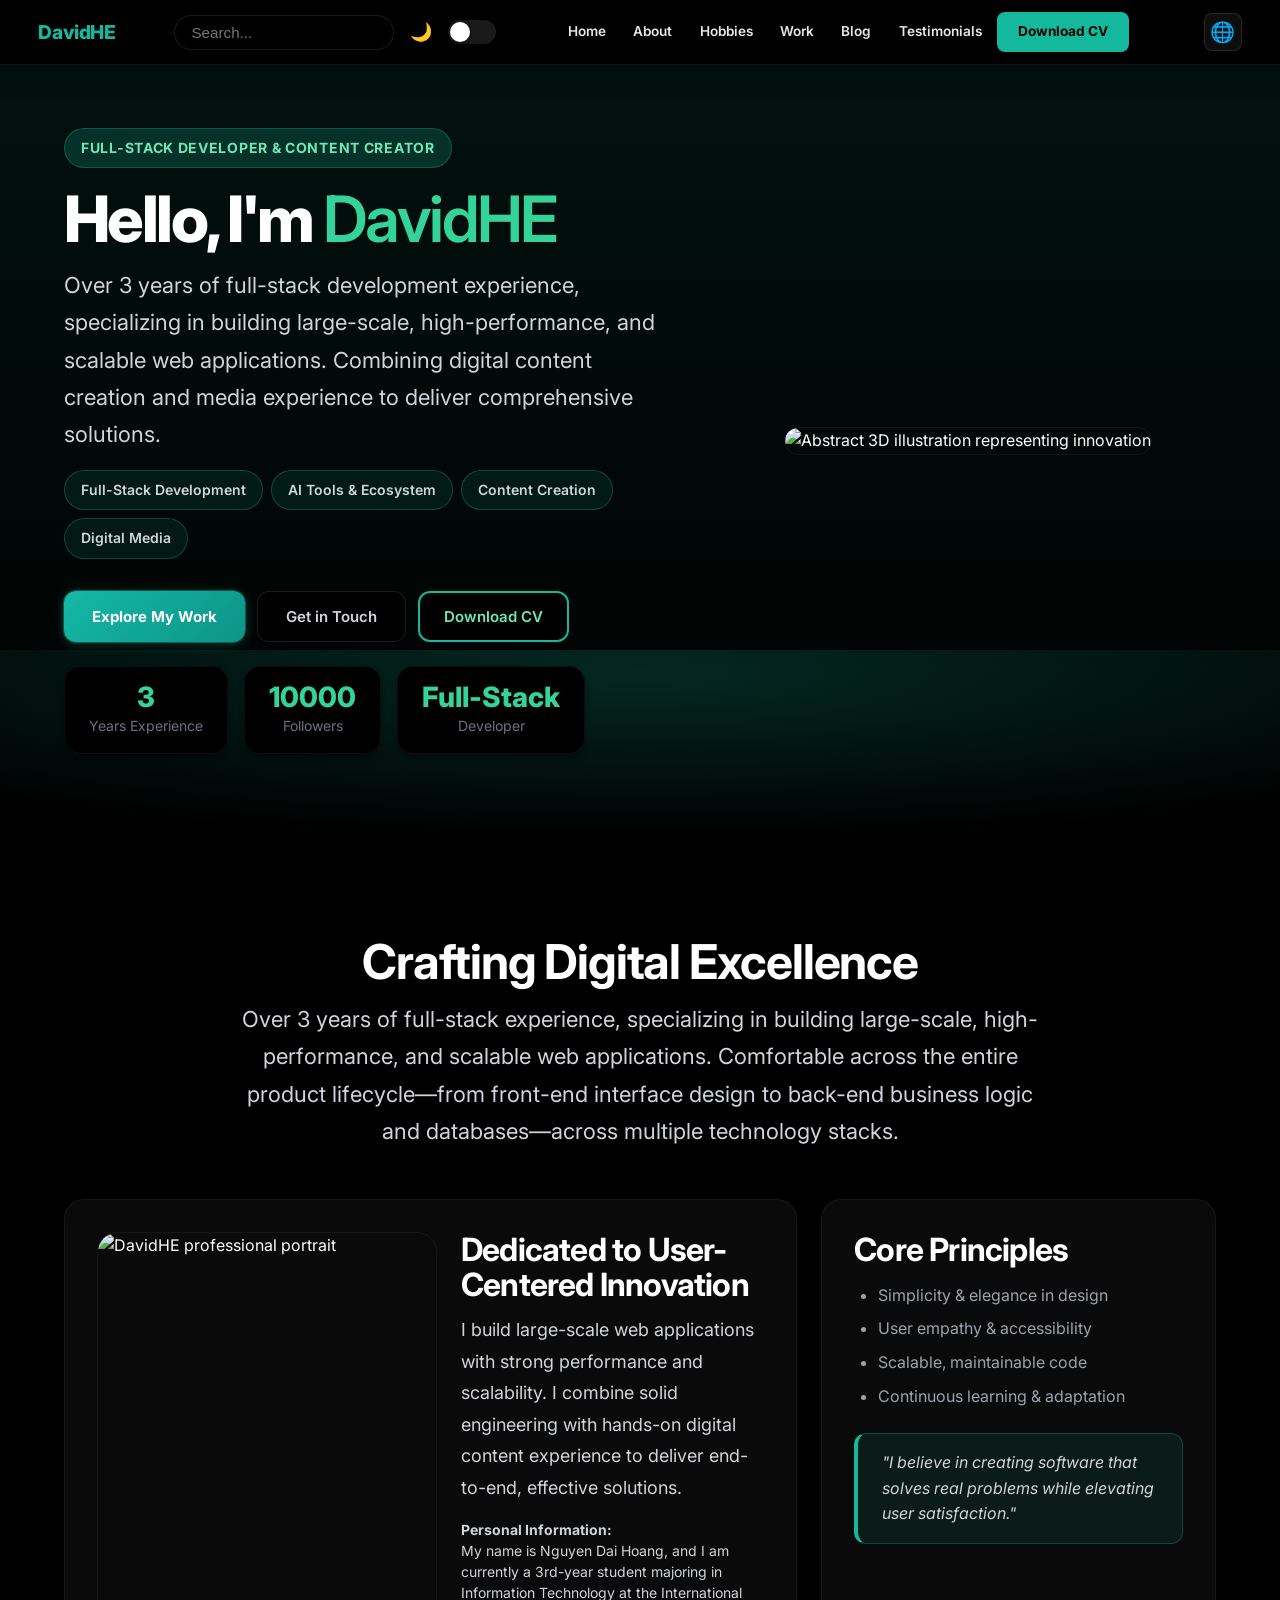
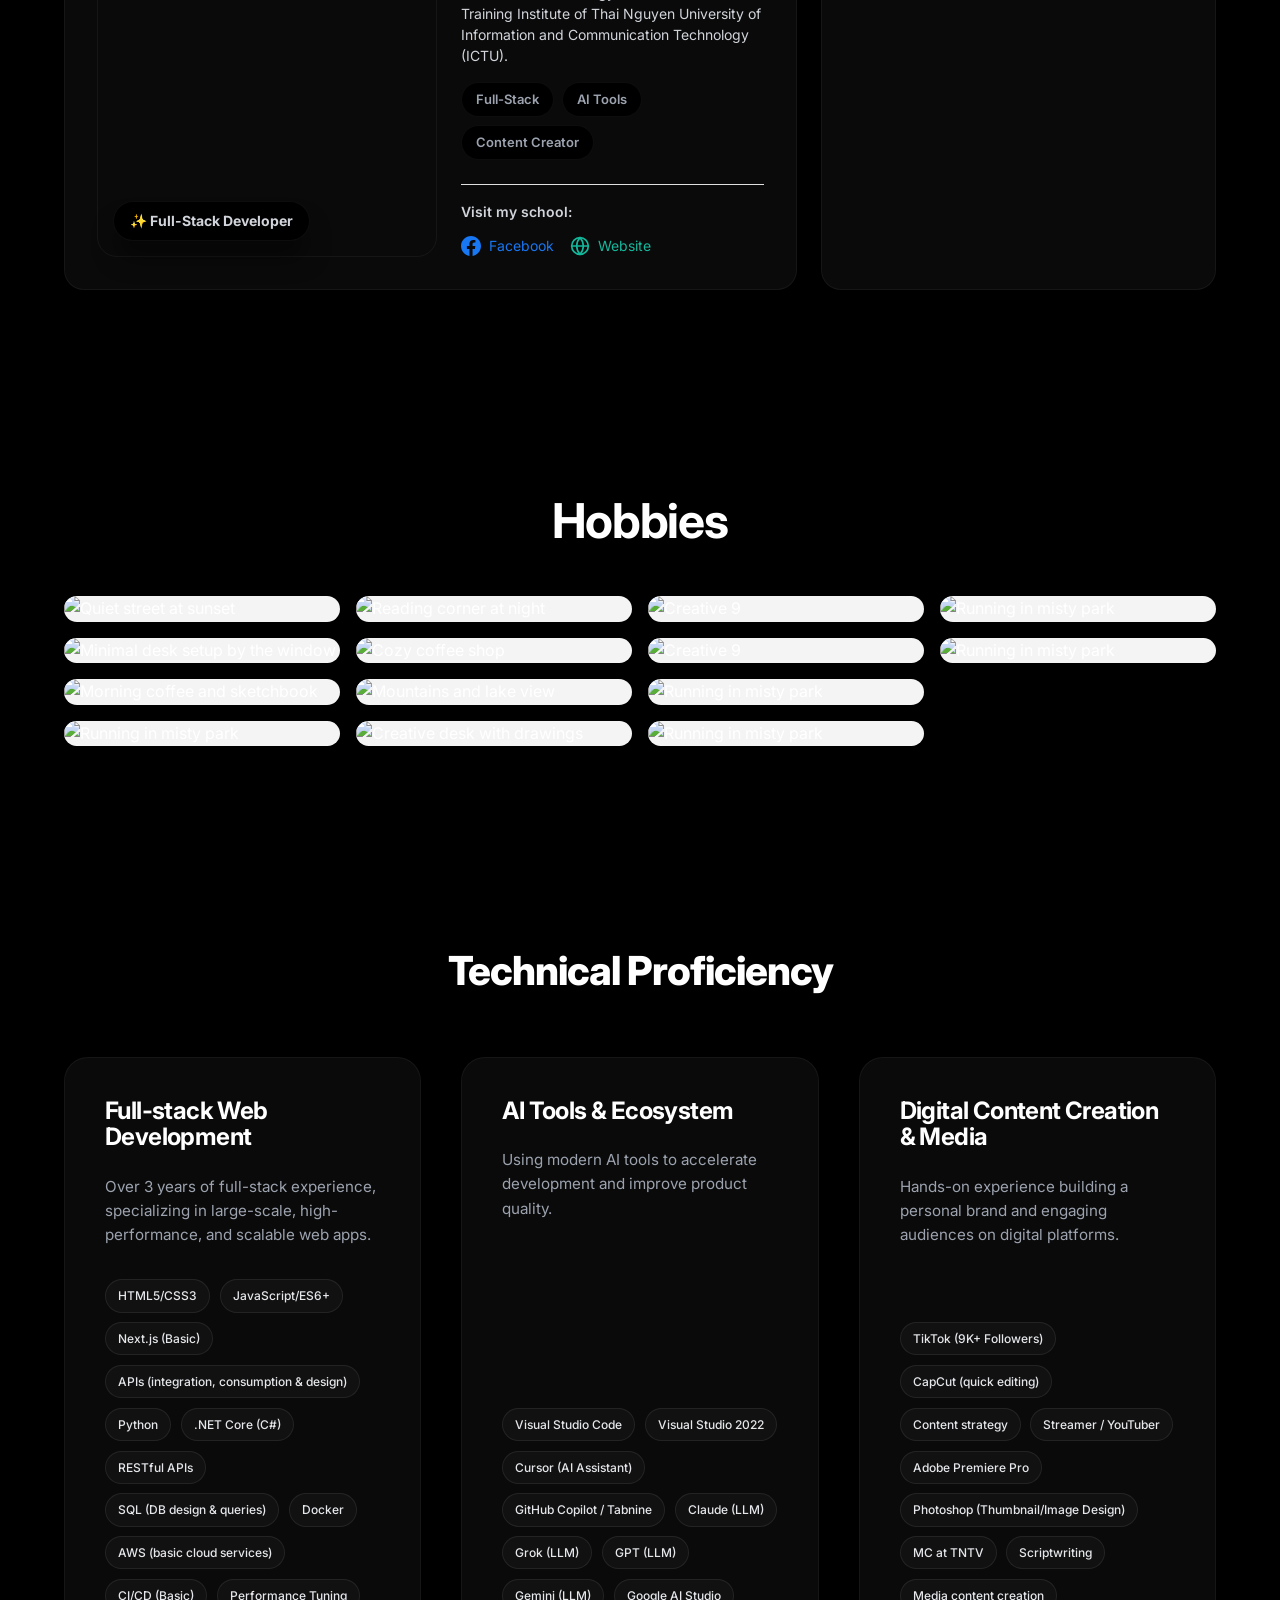
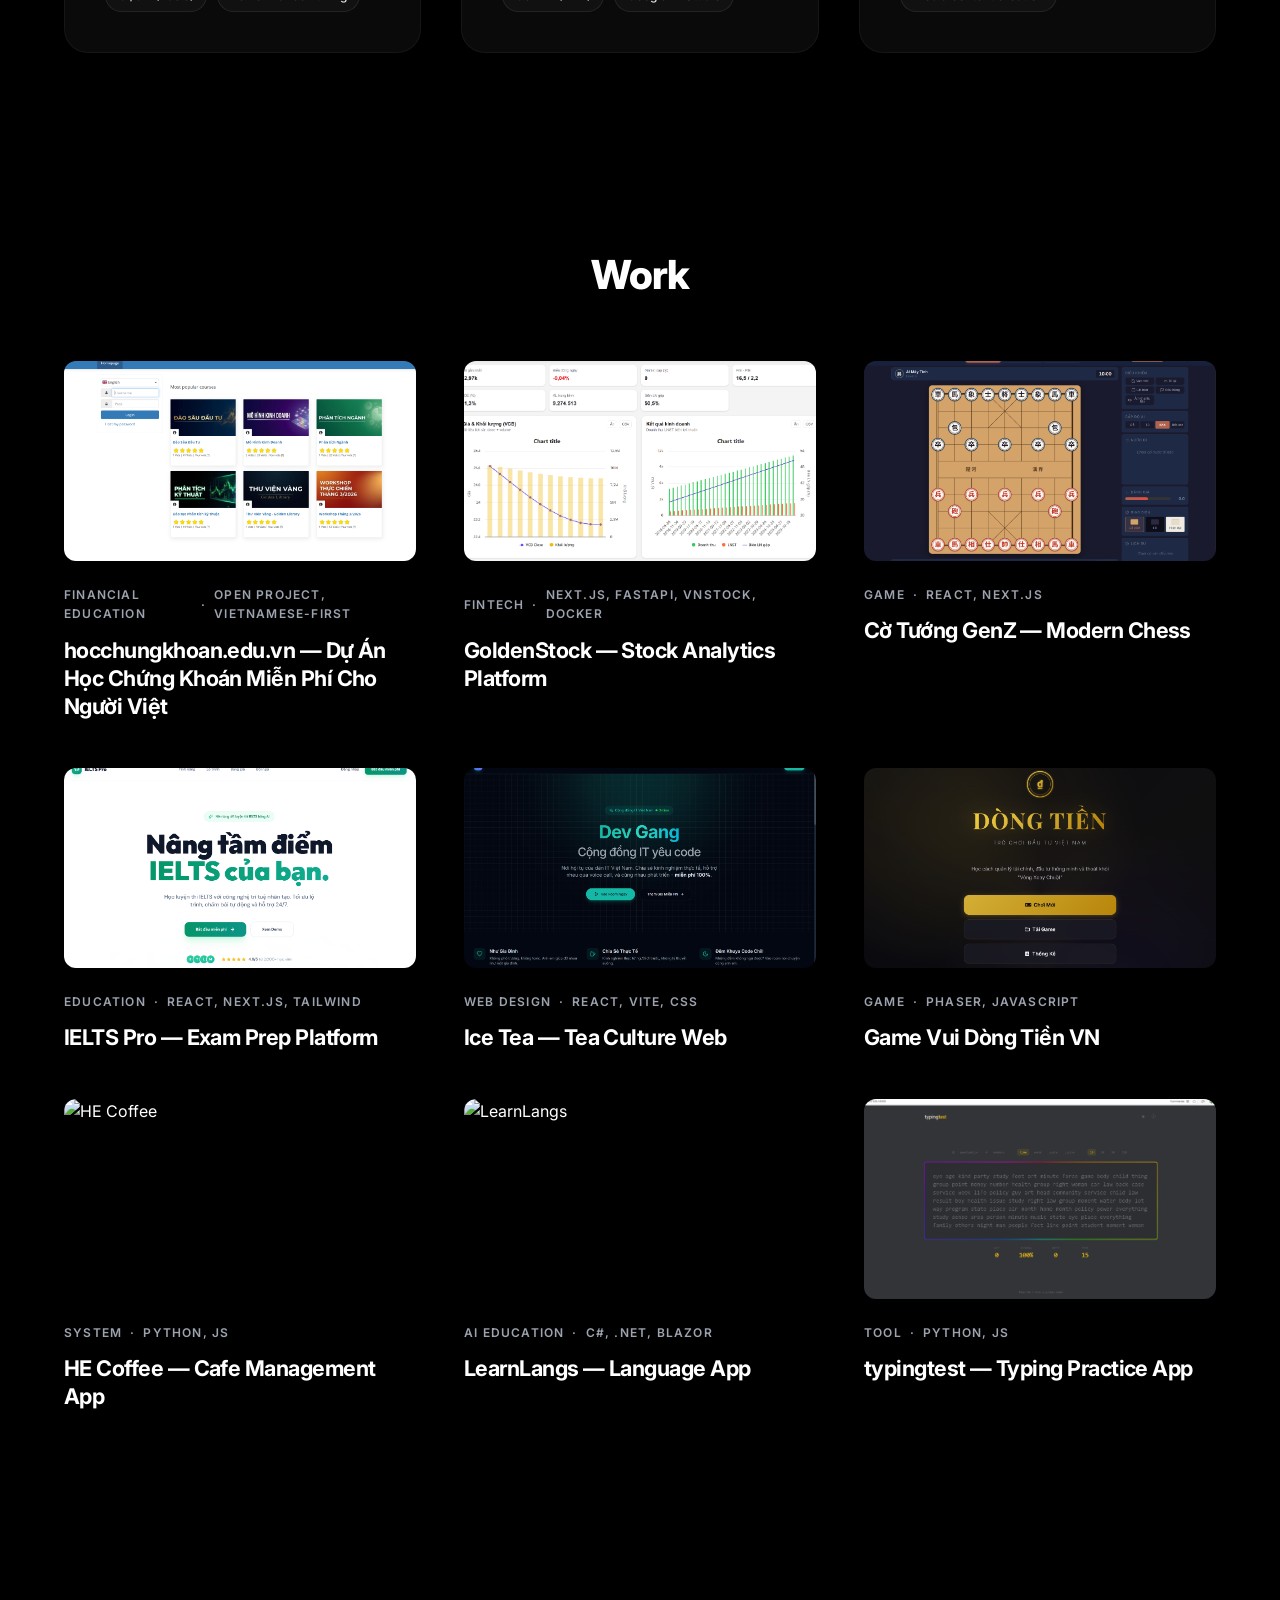
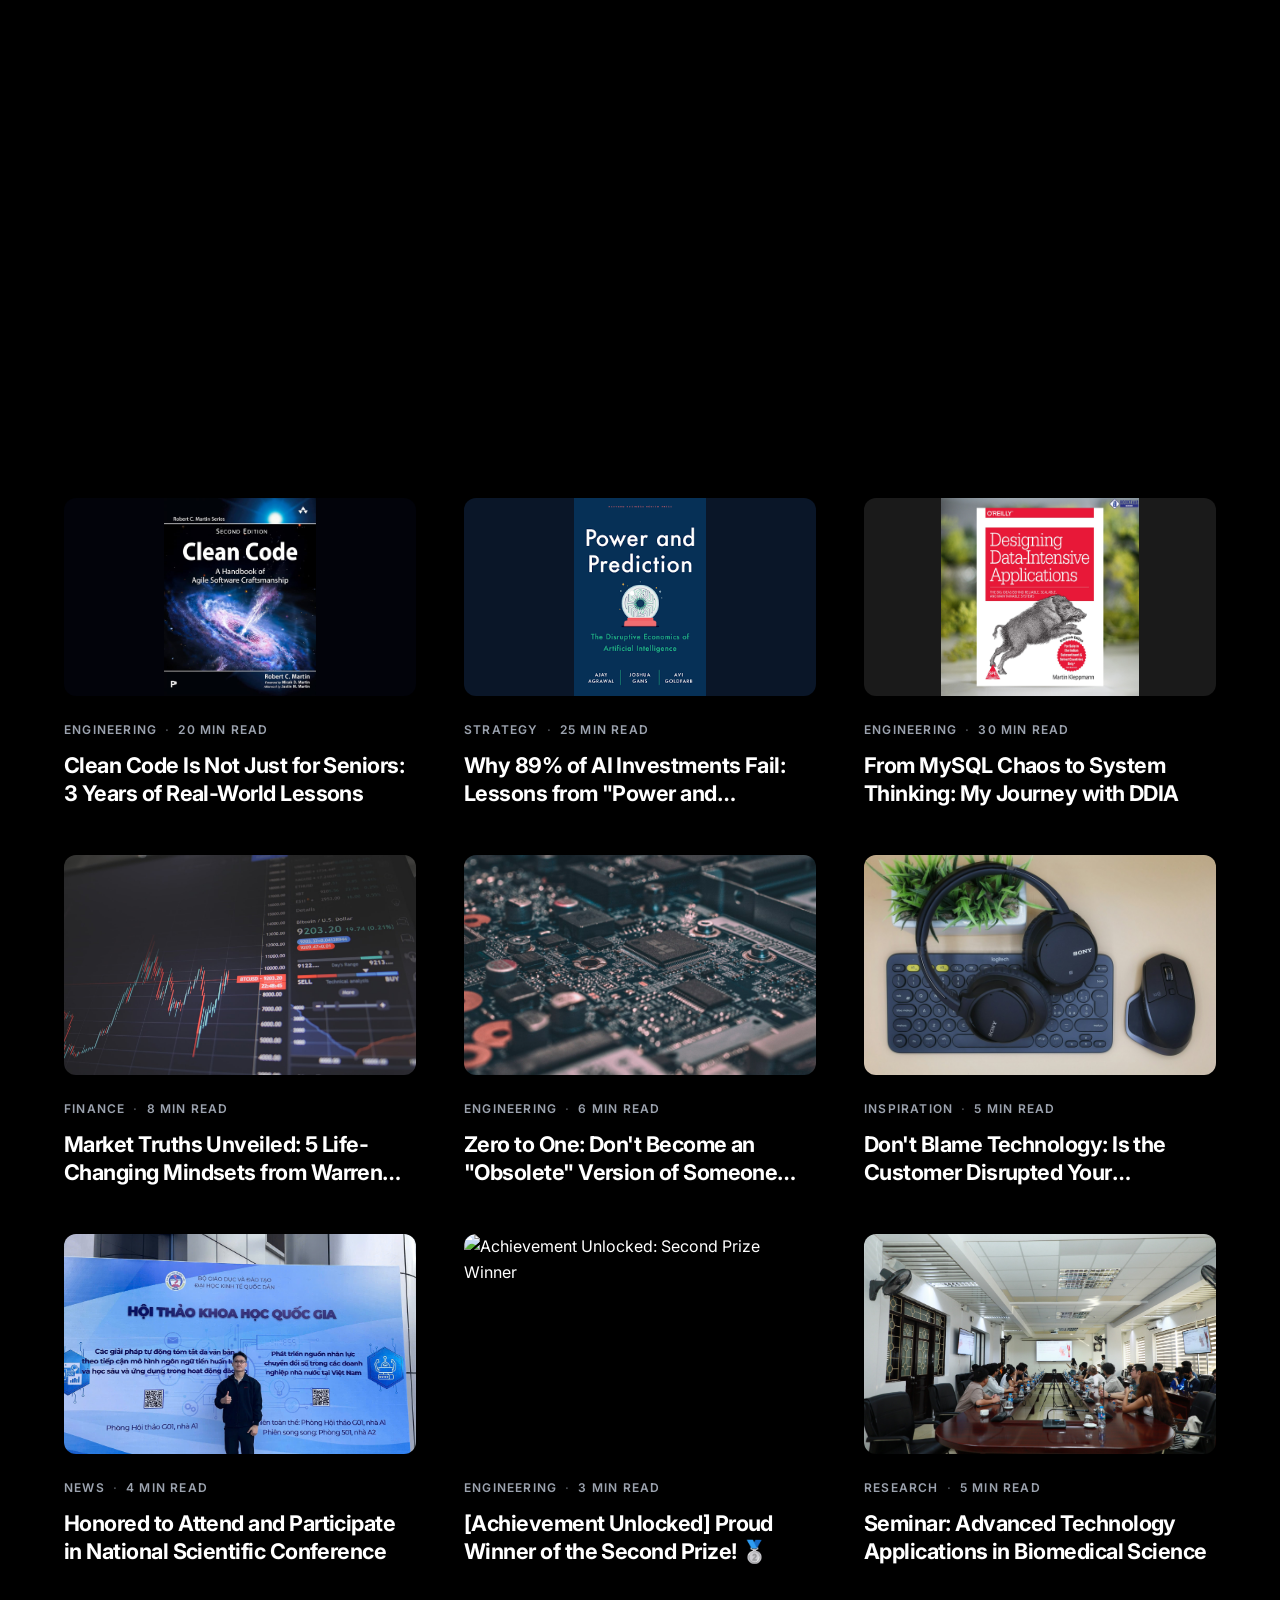
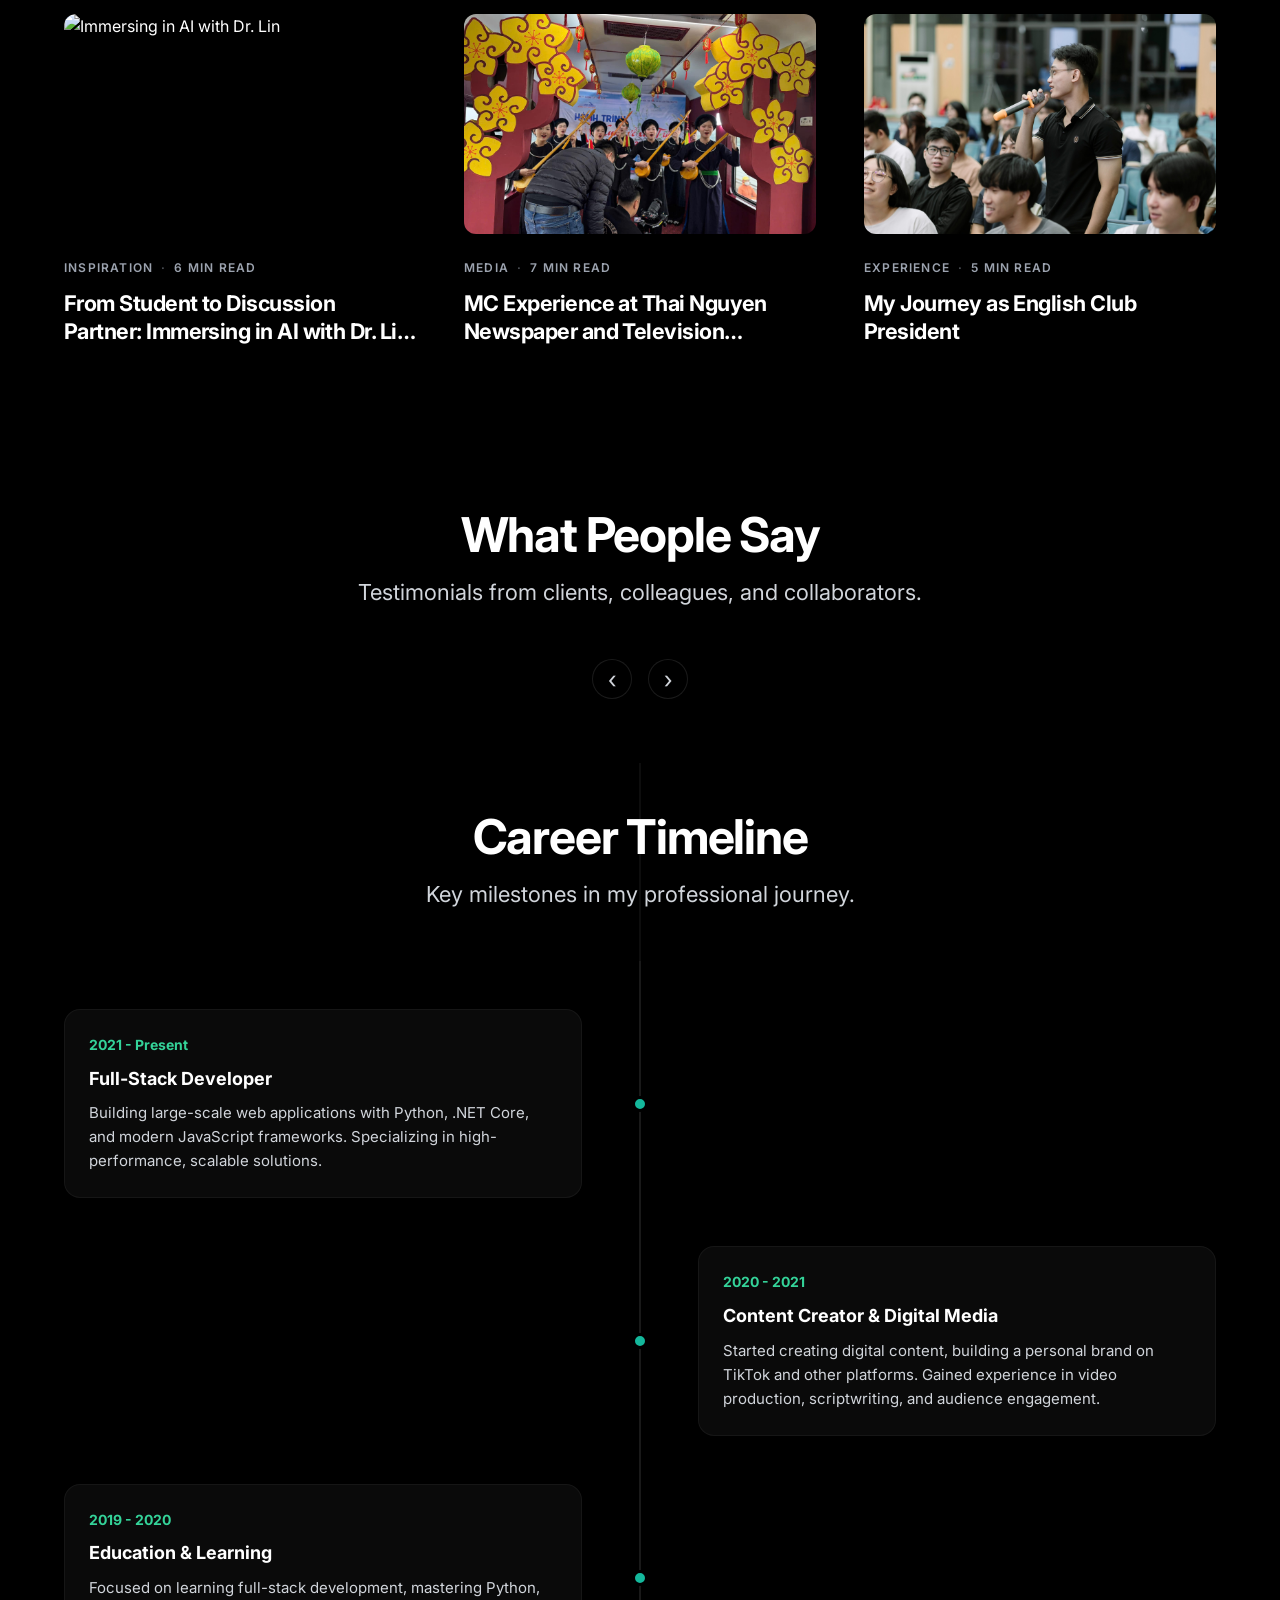
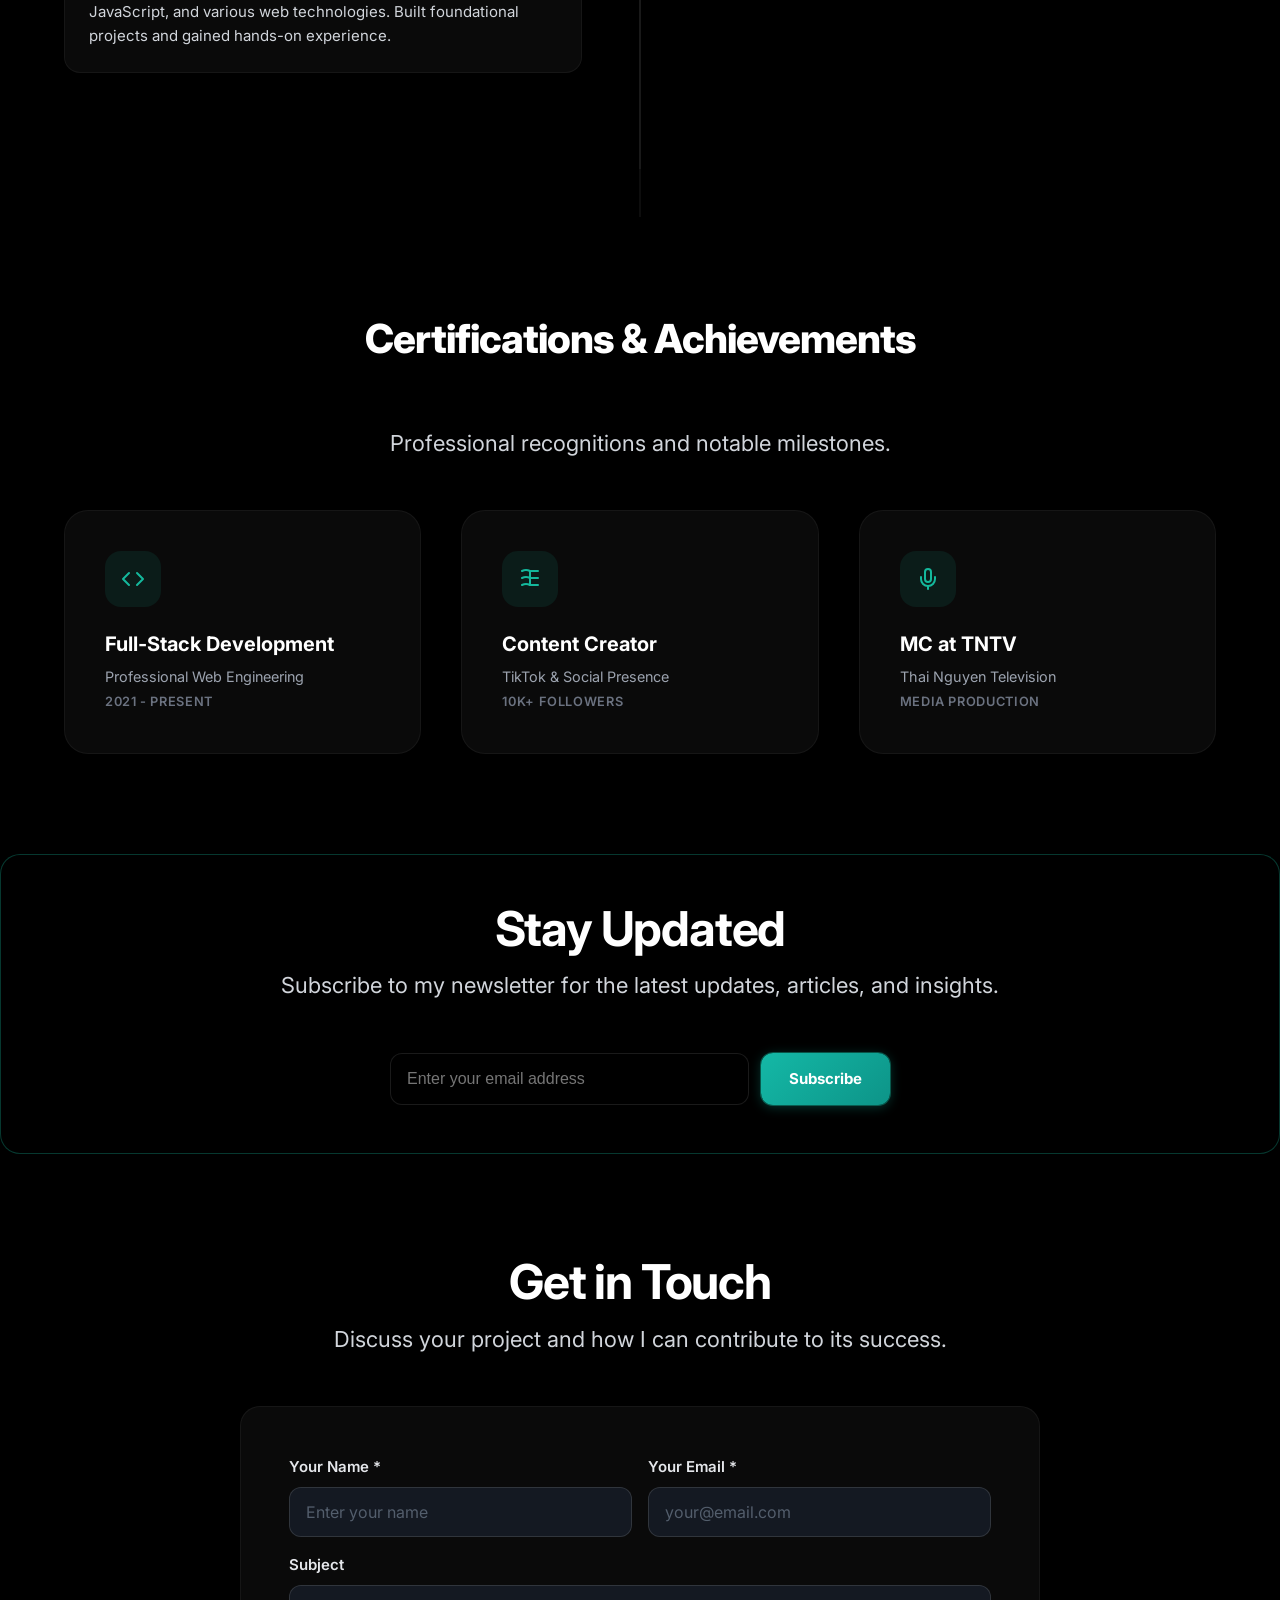
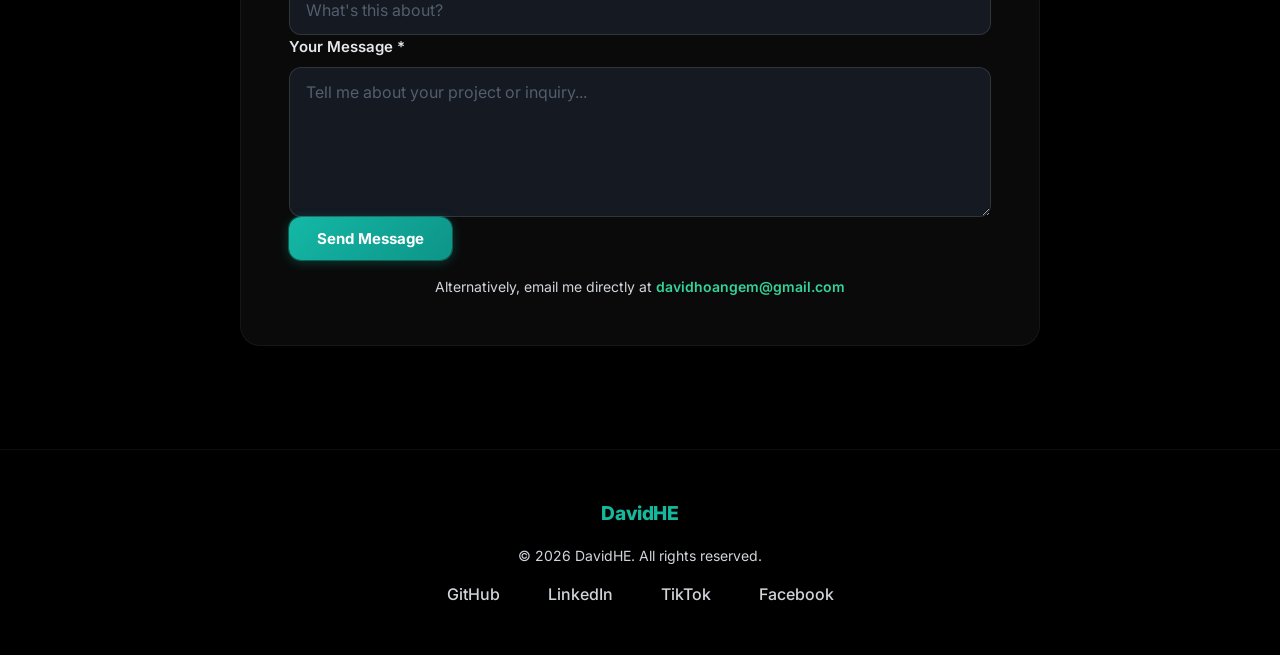
==== commit 90d3f40c: "Add new blog post: Ky thuat 5 Whys for root cause analysis" ====
--- a/index.html
+++ b/index.html
@@ -657,6 +657,21 @@
           <button class="blog__nav blog__nav--prev" aria-label="Previous articles">‹</button>
           <div class="blog__track">
 
+            <!-- Blog: 5 Whys (Data Analytics) -->
+            <article class="blog__card blog__card--5-whys card" data-blog-modal="blog-5-whys-detail">
+              <div class="blog__media">
+                <img src="static/assets/asking5times.jpg" alt="The 5 Whys - Root Cause Analysis" loading="lazy" />
+              </div>
+              <div class="blog__body">
+                <div class="blog-meta">
+                  <span>Data Analytics</span>
+                  <span class="dot">·</span>
+                  <span>5 min read</span>
+                </div>
+                <h3 class="h3">Kỹ thuật 5 Whys: Bí quyết tìm ra "Gốc rễ" vấn đề trong Phân tích dữ liệu</h3>
+              </div>
+            </article>
+
             <!-- Blog: Big Data Fundamentals (Data Analytics) -->
             <article class="blog__card blog__card--big-data card" data-blog-modal="blog-big-data-fundamentals-detail">
               <div class="blog__media">
@@ -3783,6 +3798,75 @@
     </div>
 
     <!-- =========================================
+          Blog Modal: 5 Whys Root Cause Analysis
+          ========================================= -->
+    <div id="blog-5-whys-detail" class="blog-modal-overlay">
+      <div class="blog-modal">
+        <button class="blog-modal__close" aria-label="Close modal">×</button>
+        <div class="blog-modal__content">
+          <article class="blog-article">
+            <header class="blog-article__header">
+              <span class="tag">Data Analytics</span>
+              <h1 class="h1">Kỹ thuật 5 Whys: Bí quyết tìm ra "Gốc rễ" vấn đề trong Phân tích dữ liệu</h1>
+              <p class="blog-article__meta body-sm muted">
+                <time datetime="2026-04-30">April 30, 2026</time>
+                <span>By DavidHE | Data Analytics Specialist</span>
+              </p>
+            </header>
+
+            <div class="blog-article__content">
+              <p class="lead">
+                Gần đây, chắc hẳn bạn đã nhận ra rằng các giải pháp kinh doanh hầu như luôn đòi hỏi sự tỉ mỉ của một "thám tử dữ liệu". Đây chính là lúc tư duy phản biện giúp các chuyên gia dữ liệu đặt ra những câu hỏi đúng để đi đến giải pháp tối ưu.
+              </p>
+
+              <figure class="blog-article__image">
+                <img src="static/assets/asking5times.jpg" alt="The 5 Whys technique" loading="lazy" />
+                <figcaption class="body-sm muted">"If you don't ask the right questions, you don't get the right answers." – Edward Hodnett</figcaption>
+              </figure>
+
+              <p>Một câu hỏi kinh điển luôn được đặt ra là: <strong>“Nguyên nhân gốc rễ của vấn đề này là gì?”</strong>. Nguyên nhân gốc rễ (Root cause) chính là lý do cốt lõi khiến một vấn đề phát sinh. Bằng cách xác định và loại bỏ nguyên nhân này, chúng ta không chỉ khắc phục được sự cố trước mắt mà còn ngăn chặn nó tái diễn trong tương lai.</p>
+
+              <h2 class="h2">Kỹ thuật "5 Whys" là gì?</h2>
+              <p>
+                5 Whys là một kỹ thuật đơn giản nhưng cực kỳ hiệu quả để xác định nguyên nhân gốc rễ. Cách thực hiện rất đơn giản: Bạn chỉ cần liên tục đặt câu hỏi "Tại sao?" cho đến khi câu trả lời cuối cùng tự lộ diện. Thông thường, câu trả lời nằm ở lần hỏi thứ 5, nhưng đôi khi bạn cần hỏi nhiều hơn hoặc ít hơn tùy vào độ phức tạp của vấn đề.
+              </p>
+
+              <div class="practical-tip-box" style="background: rgba(20, 184, 156, 0.08); border-left: 5px solid #14b89c; padding: 1.5rem; margin: 2rem 0; border-radius: 0 0.75rem 0.75rem 0;">
+                <p style="margin: 0; font-weight: 600; color: #14b89c;">💡 Mẹo nhỏ:</p>
+                <p style="margin-top: 0.5rem; line-height: 1.6;">Đừng chỉ dừng lại ở những câu trả lời hời hợt. Hãy đào sâu vào quy trình và con người để tìm ra nút thắt thực sự.</p>
+              </div>
+
+              <h2 class="h2">Ví dụ 1: Cải thiện dịch vụ khách hàng</h2>
+              <p>Một cửa hàng tạp hóa trực tuyến nhận được rất nhiều khiếu nại về chất lượng giao hàng. Một chuyên gia phân tích dữ liệu đã bắt đầu hành trình tìm kiếm câu trả lời:</p>
+              <ul>
+                <li><strong>Tại sao #1:</strong> "Khách hàng phàn nàn về việc giao hàng kém chất lượng. Tại sao?" -> Sản phẩm bị hư hỏng khi đến nơi.</li>
+                <li><strong>Tại sao #2:</strong> "Sản phẩm bị hư hỏng khi giao. Tại sao?" -> Khách hàng phản hồi sản phẩm không được đóng gói đúng cách.</li>
+                <li><strong>Tại sao #3:</strong> "Sản phẩm không được đóng gói đúng cách. Tại sao?" -> Nhân viên đóng gói không được đào tạo bài bản về quy trình.</li>
+                <li><strong>Tại sao #4:</strong> "Nhân viên không được đào tạo bài bản. Tại sao?" -> 35% nhân viên là người mới, chưa kịp đào tạo đã phải làm việc ngay để kịp tiến độ.</li>
+                <li><strong>Tại sao #5:</strong> "Nhân viên mới chưa hoàn thành đào tạo. Tại sao?" -> <strong>Root cause:</strong> Bộ phận nhân sự đang cập nhật chương trình mới nên tạm dừng hệ thống cũ, chỉ đưa hướng dẫn sơ sài cho người mới.</li>
+              </ul>
+
+              <h2 class="h2">Ví dụ 2: Nâng cao quản lý chất lượng</h2>
+              <p>Một công ty sản xuất máy bơm thủy lợi ghi nhận tỷ lệ sản phẩm lỗi tăng đột biến:</p>
+              <ul>
+                <li><strong>Tại sao #1:</strong> "Tỷ lệ máy bơm lỗi tăng lên. Tại sao?" -> Máy móc không được hiệu chuẩn chính xác.</li>
+                <li><strong>Tại sao #2:</strong> "Máy móc không được hiệu chuẩn chính xác. Tại sao?" -> Máy bị sai lệch từ chu kỳ bảo trì gần nhất.</li>
+                <li><strong>Tại sao #3:</strong> "Máy bị sai lệch trong bảo trì. Tại sao?" -> Phương pháp hiệu chuẩn hiện tại không còn phù hợp.</li>
+                <li><strong>Tại sao #4:</strong> "Phương pháp hiệu chuẩn không phù hợp. Tại sao?" -> Công ty mới nâng cấp phần mềm, làm thay đổi cách thức hiệu chuẩn mà kỹ sư không biết.</li>
+                <li><strong>Tại sao #5:</strong> "Kỹ sư không biết về sự thay đổi phần mềm. Tại sao?" -> <strong>Root cause:</strong> Đội ngũ lắp đặt phần mềm đã quên bàn giao tài liệu hướng dẫn hiệu chuẩn mới cho đội vận hành.</li>
+              </ul>
+
+              <h2 class="h2">Lời kết</h2>
+              <p>
+                5 Whys là công cụ mạnh mẽ giúp bạn nhìn nhận vấn đề từ nhiều góc độ. Đừng bao giờ hài lòng với những câu trả lời ở bề nổi. Hãy tiếp tục hỏi "Tại sao?" cho đến khi bạn chạm đến sự thật!
+              </p>
+            </div>
+          </article>
+        </div>
+      </div>
+    </div>
+
+    <!-- =========================================
          Testimonials Section
          ========================================= -->
     <section id="testimonials" class="section testimonials">
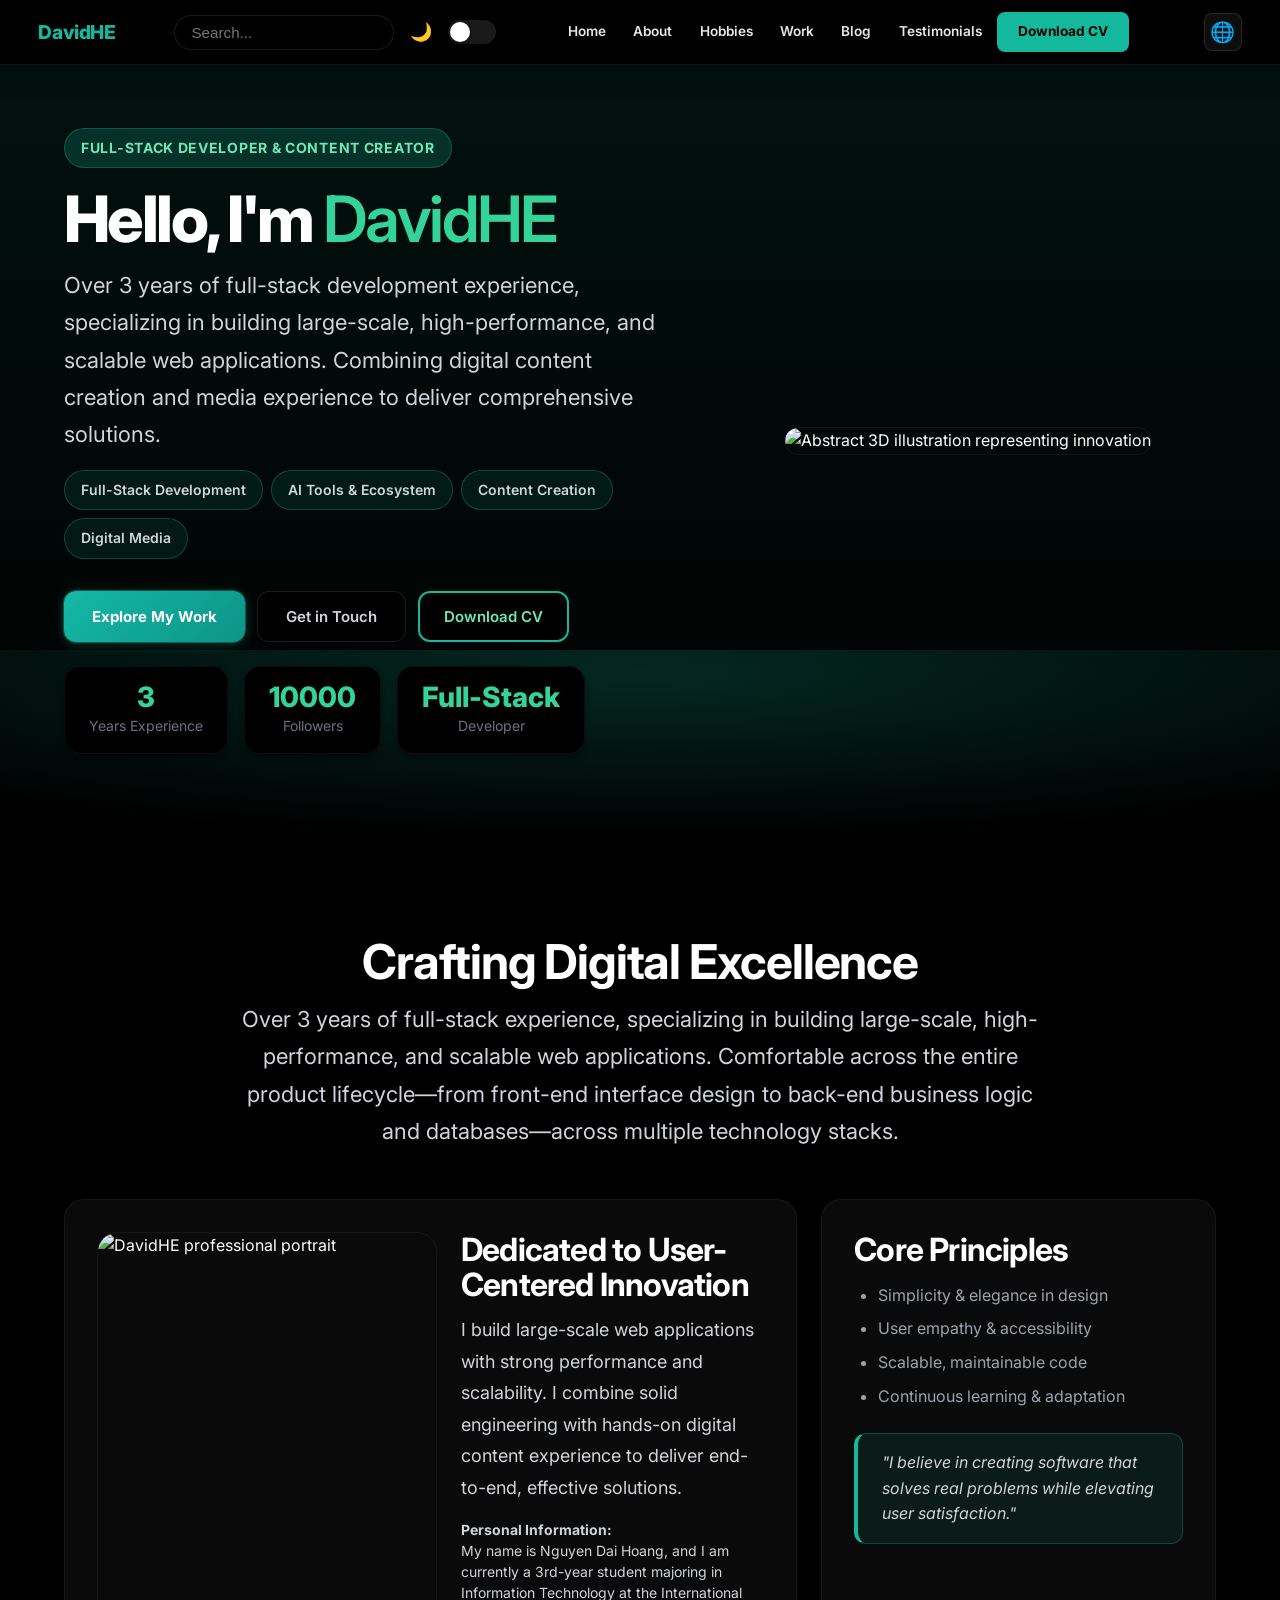
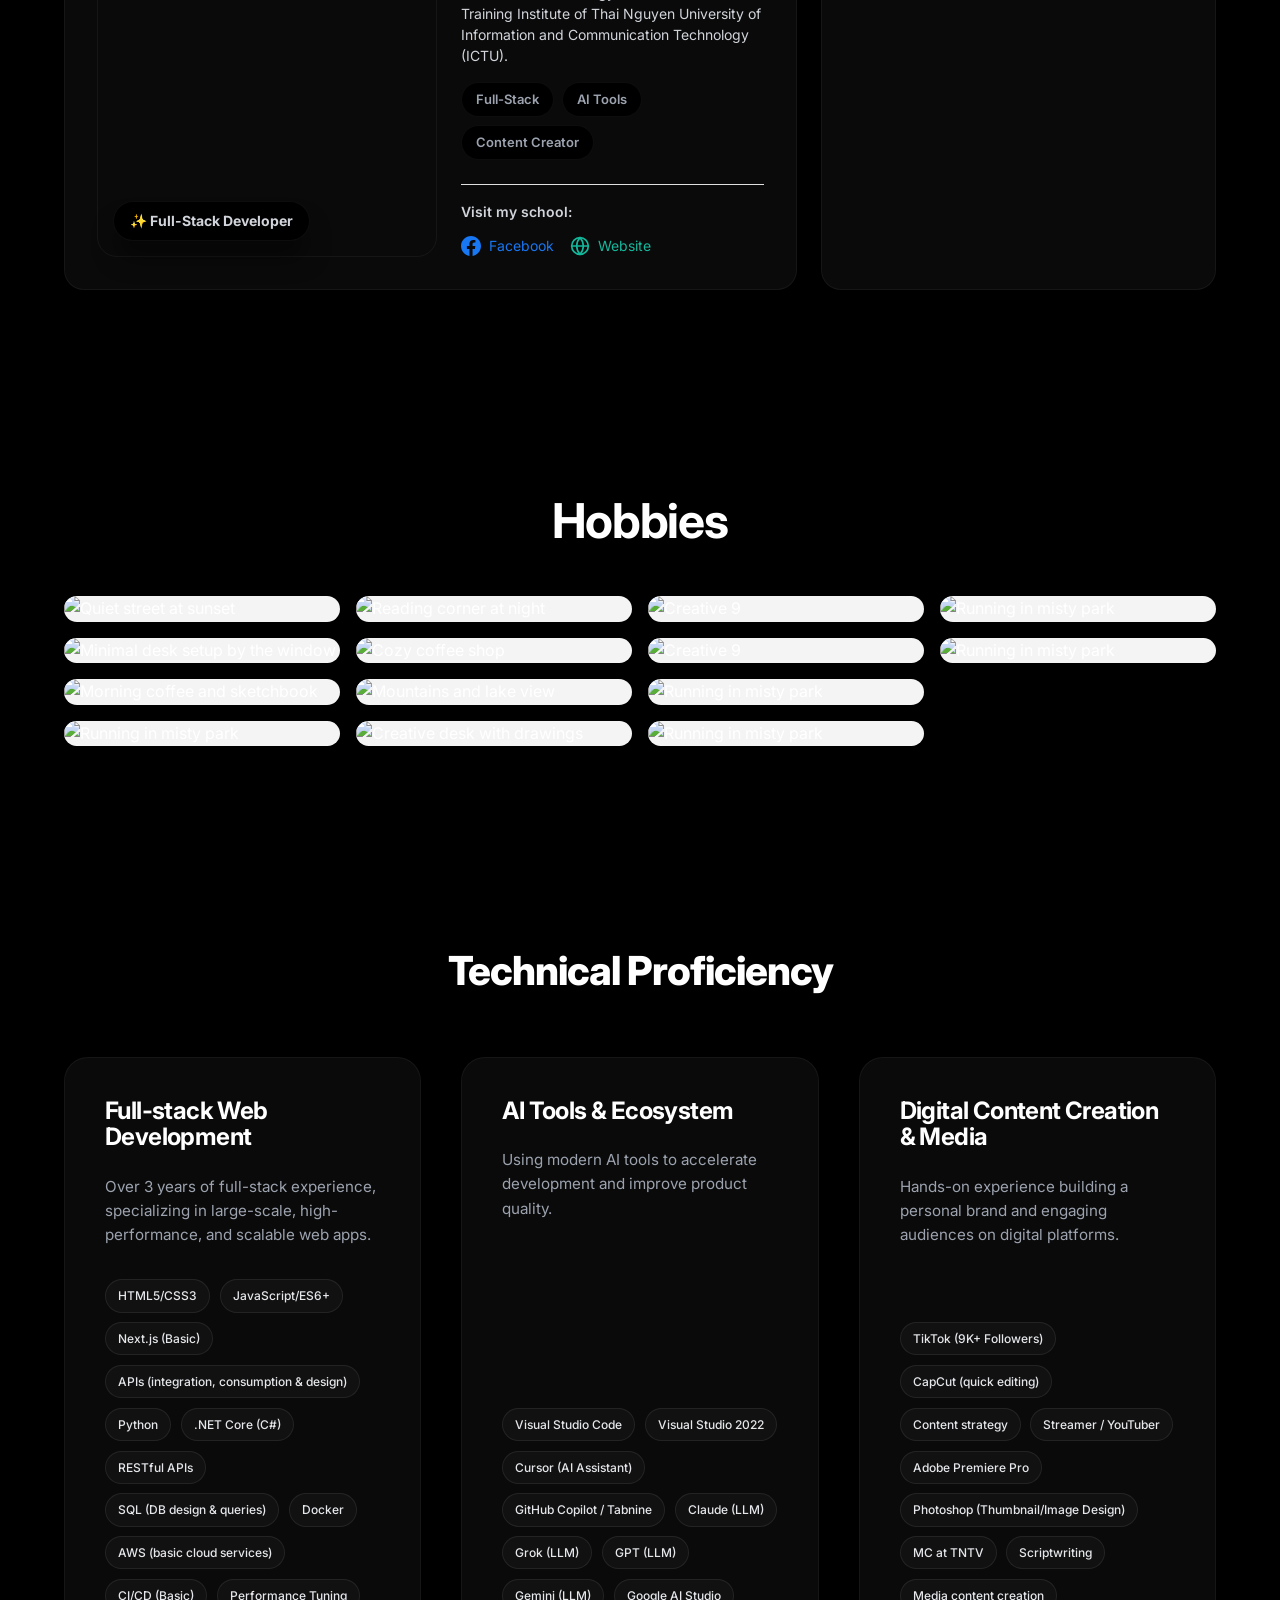
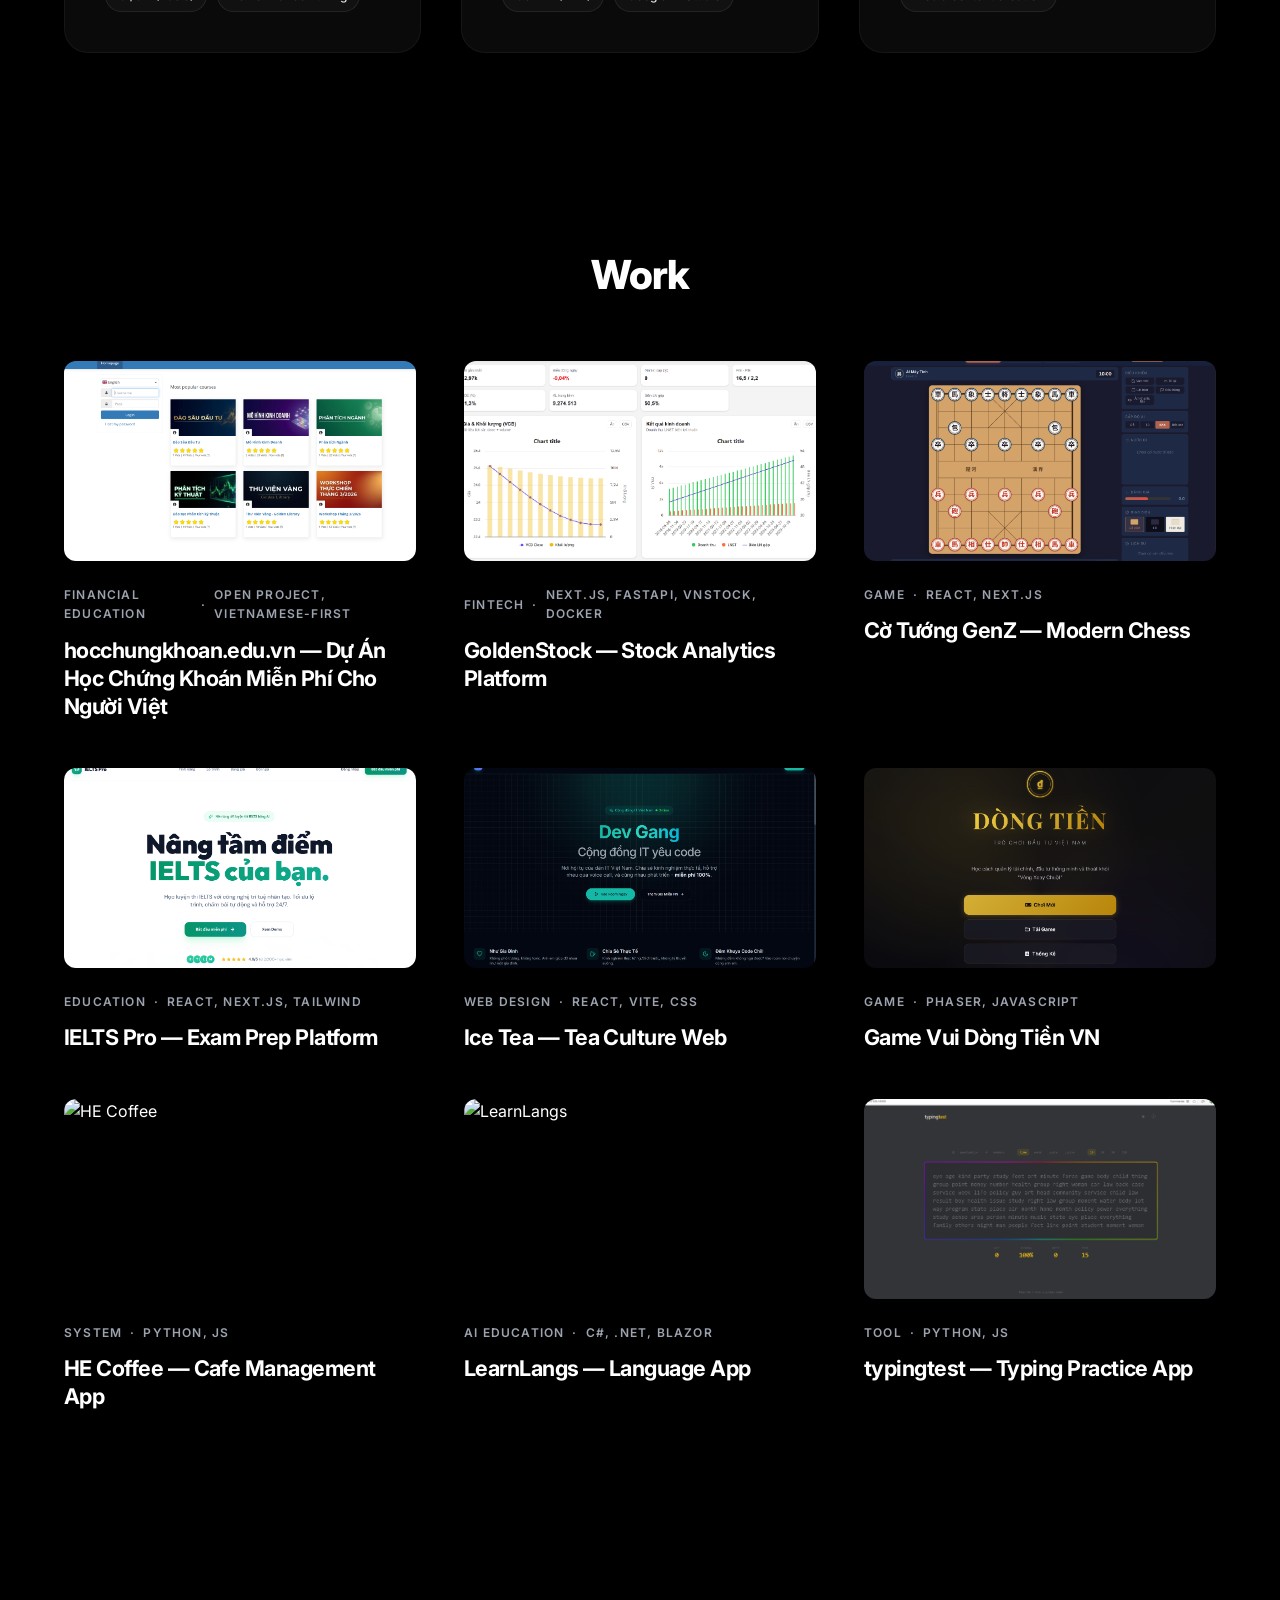
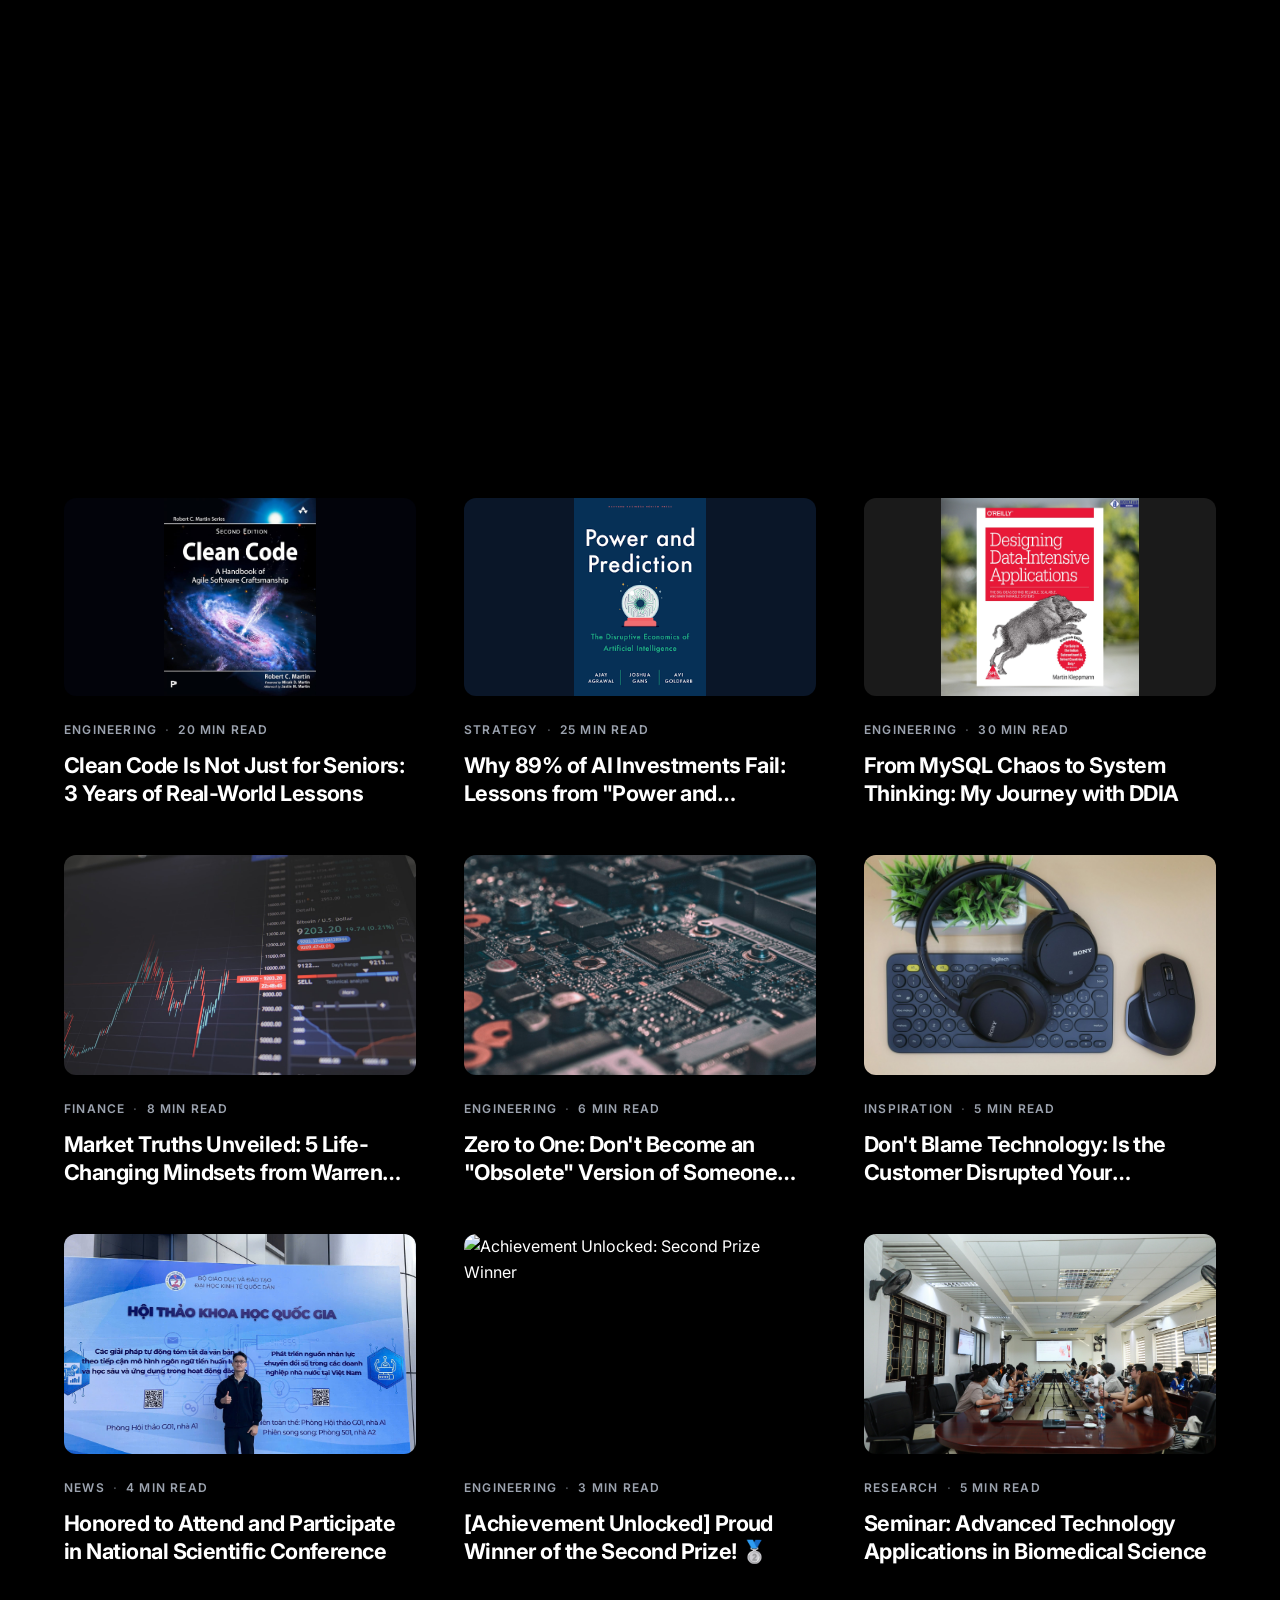
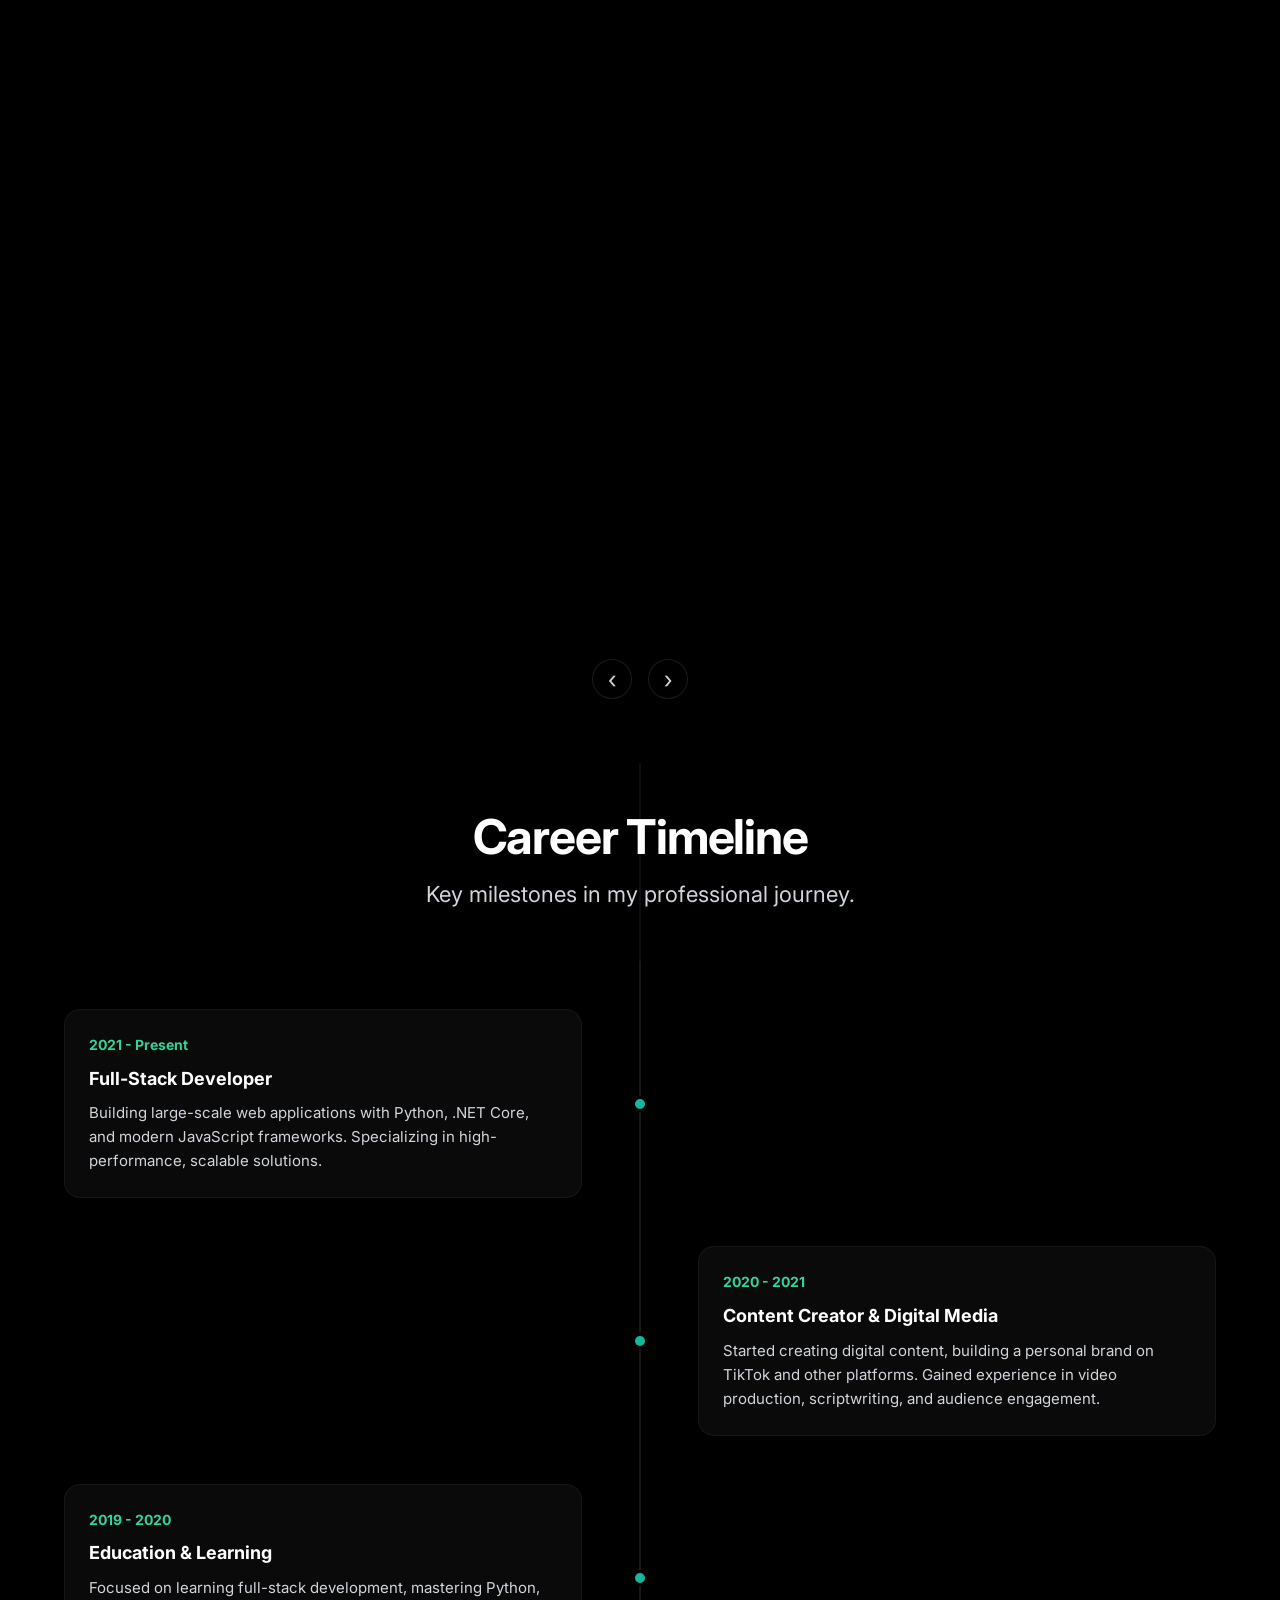
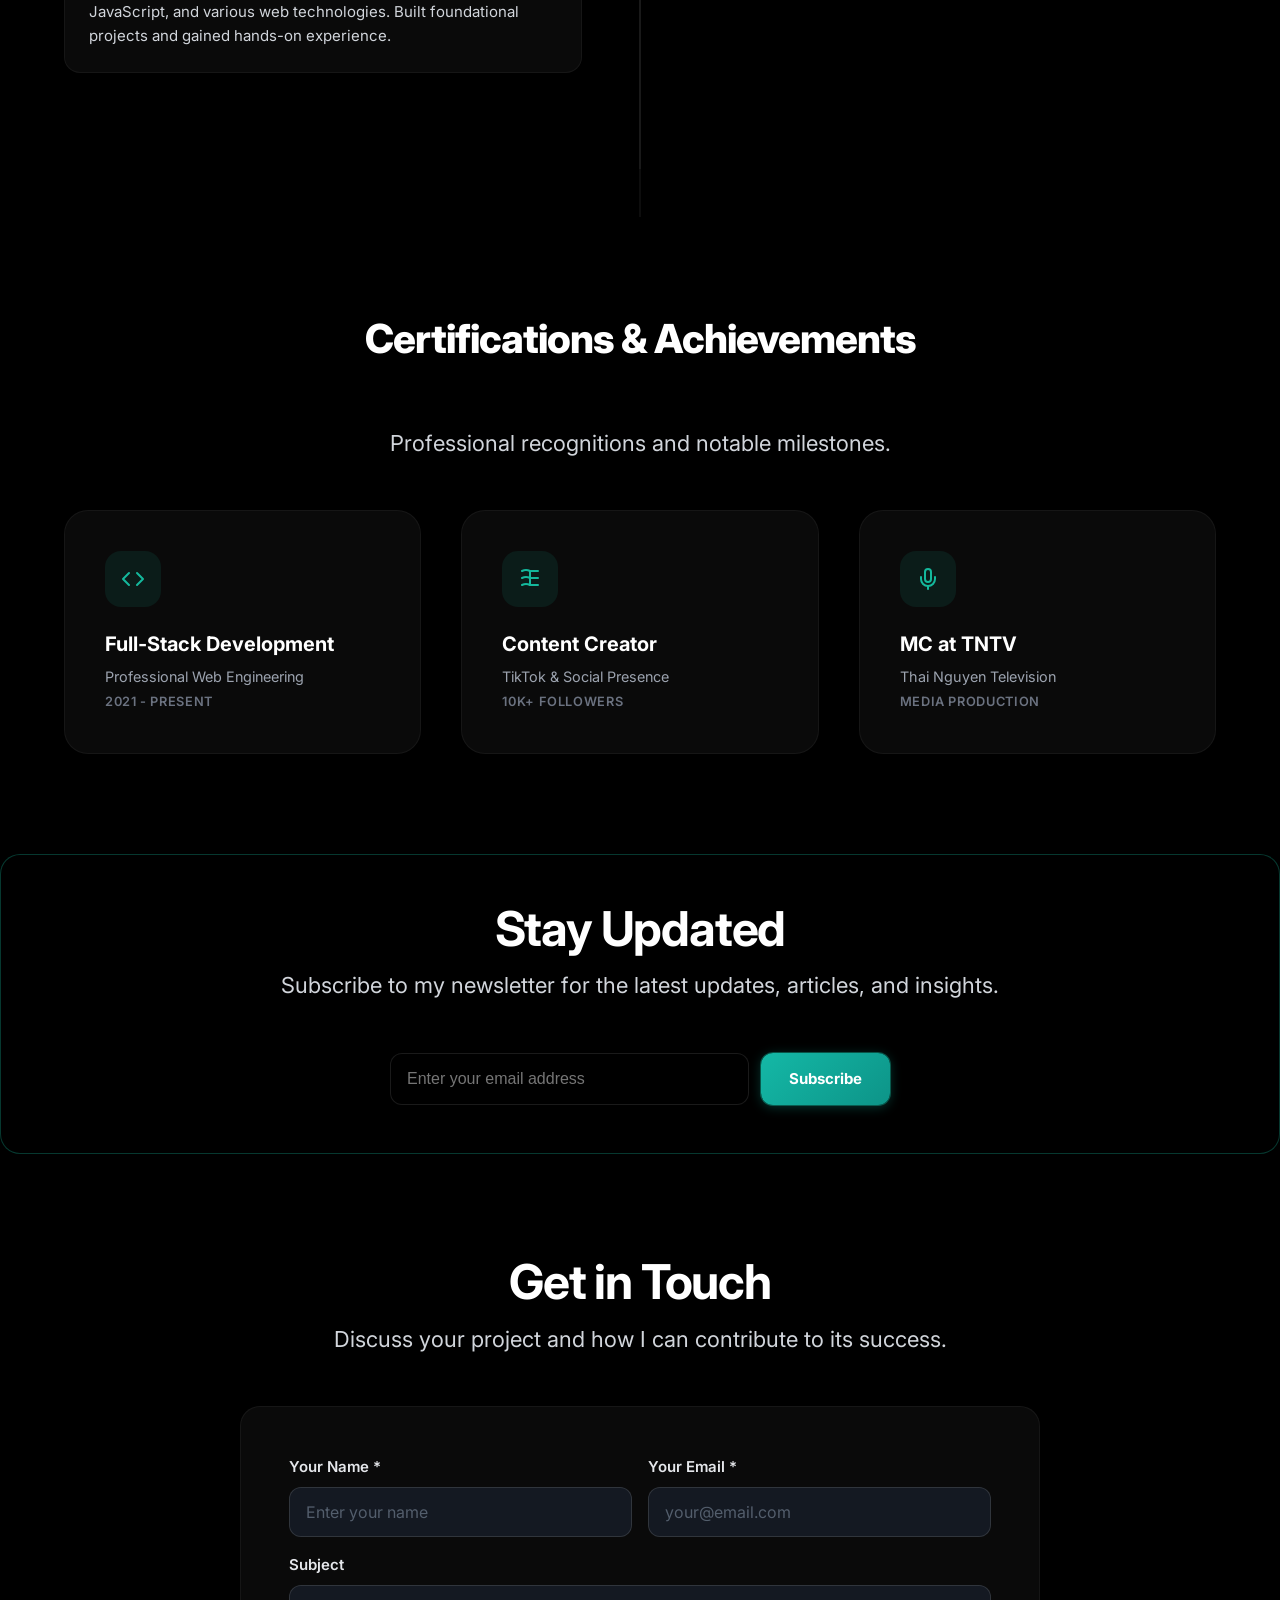
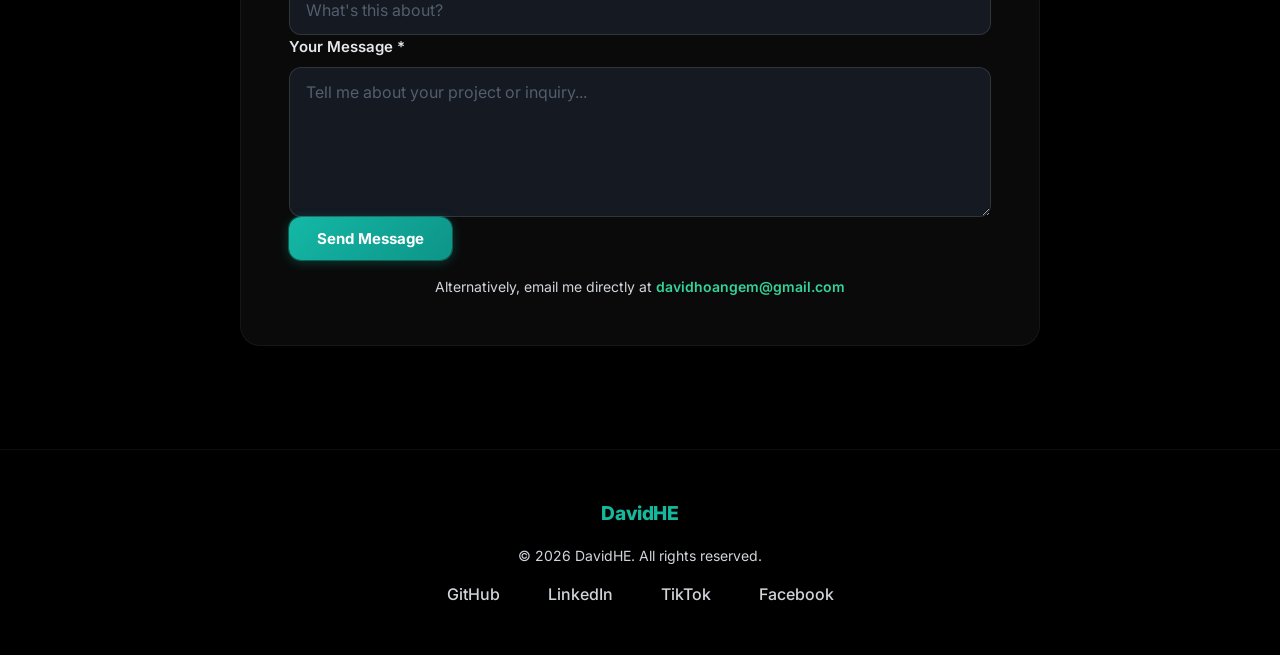
==== commit ba1ccc6f: "Update blog post to English version" ====
--- a/index.html
+++ b/index.html
@@ -668,7 +668,7 @@
                   <span class="dot">·</span>
                   <span>5 min read</span>
                 </div>
-                <h3 class="h3">Kỹ thuật 5 Whys: Bí quyết tìm ra "Gốc rễ" vấn đề trong Phân tích dữ liệu</h3>
+                <h3 class="h3">The 5 Whys: Master the Art of Root Cause Analysis in Data Analytics</h3>
               </div>
             </article>
 
@@ -3807,7 +3807,7 @@
           <article class="blog-article">
             <header class="blog-article__header">
               <span class="tag">Data Analytics</span>
-              <h1 class="h1">Kỹ thuật 5 Whys: Bí quyết tìm ra "Gốc rễ" vấn đề trong Phân tích dữ liệu</h1>
+              <h1 class="h1">The 5 Whys: Master the Art of Root Cause Analysis in Data Analytics</h1>
               <p class="blog-article__meta body-sm muted">
                 <time datetime="2026-04-30">April 30, 2026</time>
                 <span>By DavidHE | Data Analytics Specialist</span>
@@ -3816,7 +3816,7 @@
 
             <div class="blog-article__content">
               <p class="lead">
-                Gần đây, chắc hẳn bạn đã nhận ra rằng các giải pháp kinh doanh hầu như luôn đòi hỏi sự tỉ mỉ của một "thám tử dữ liệu". Đây chính là lúc tư duy phản biện giúp các chuyên gia dữ liệu đặt ra những câu hỏi đúng để đi đến giải pháp tối ưu.
+                Recently, you’ve been learning why business solutions almost always require some data detective work. This is where critical thinking helps data professionals determine the right questions to ask in order to arrive at the best solutions.
               </p>
 
               <figure class="blog-article__image">
@@ -3824,41 +3824,41 @@
                 <figcaption class="body-sm muted">"If you don't ask the right questions, you don't get the right answers." – Edward Hodnett</figcaption>
               </figure>
 
-              <p>Một câu hỏi kinh điển luôn được đặt ra là: <strong>“Nguyên nhân gốc rễ của vấn đề này là gì?”</strong>. Nguyên nhân gốc rễ (Root cause) chính là lý do cốt lõi khiến một vấn đề phát sinh. Bằng cách xác định và loại bỏ nguyên nhân này, chúng ta không chỉ khắc phục được sự cố trước mắt mà còn ngăn chặn nó tái diễn trong tương lai.</p>
-
-              <h2 class="h2">Kỹ thuật "5 Whys" là gì?</h2>
-              <p>
-                5 Whys là một kỹ thuật đơn giản nhưng cực kỳ hiệu quả để xác định nguyên nhân gốc rễ. Cách thực hiện rất đơn giản: Bạn chỉ cần liên tục đặt câu hỏi "Tại sao?" cho đến khi câu trả lời cuối cùng tự lộ diện. Thông thường, câu trả lời nằm ở lần hỏi thứ 5, nhưng đôi khi bạn cần hỏi nhiều hơn hoặc ít hơn tùy vào độ phức tạp của vấn đề.
+              <p>A very common question in the industry is: <strong>“What is the root cause of the problem?”</strong>. A root cause is the core reason why a problem occurs. By identifying and eliminating this root cause, data professionals can help stop that problem from occurring again.</p>
+
+              <h2 class="h2">What is the "5 Whys" Technique?</h2>
+              <p>
+                The 5 Whys is a simple but effective technique for identifying a root cause. It involves asking "Why?" repeatedly until the answer reveals itself. This often happens at the fifth “why,” but sometimes you’ll need to continue asking more times, sometimes fewer, depending on the complexity of the issue.
               </p>
 
               <div class="practical-tip-box" style="background: rgba(20, 184, 156, 0.08); border-left: 5px solid #14b89c; padding: 1.5rem; margin: 2rem 0; border-radius: 0 0.75rem 0.75rem 0;">
-                <p style="margin: 0; font-weight: 600; color: #14b89c;">💡 Mẹo nhỏ:</p>
-                <p style="margin-top: 0.5rem; line-height: 1.6;">Đừng chỉ dừng lại ở những câu trả lời hời hợt. Hãy đào sâu vào quy trình và con người để tìm ra nút thắt thực sự.</p>
-              </div>
-
-              <h2 class="h2">Ví dụ 1: Cải thiện dịch vụ khách hàng</h2>
-              <p>Một cửa hàng tạp hóa trực tuyến nhận được rất nhiều khiếu nại về chất lượng giao hàng. Một chuyên gia phân tích dữ liệu đã bắt đầu hành trình tìm kiếm câu trả lời:</p>
-              <ul>
-                <li><strong>Tại sao #1:</strong> "Khách hàng phàn nàn về việc giao hàng kém chất lượng. Tại sao?" -> Sản phẩm bị hư hỏng khi đến nơi.</li>
-                <li><strong>Tại sao #2:</strong> "Sản phẩm bị hư hỏng khi giao. Tại sao?" -> Khách hàng phản hồi sản phẩm không được đóng gói đúng cách.</li>
-                <li><strong>Tại sao #3:</strong> "Sản phẩm không được đóng gói đúng cách. Tại sao?" -> Nhân viên đóng gói không được đào tạo bài bản về quy trình.</li>
-                <li><strong>Tại sao #4:</strong> "Nhân viên không được đào tạo bài bản. Tại sao?" -> 35% nhân viên là người mới, chưa kịp đào tạo đã phải làm việc ngay để kịp tiến độ.</li>
-                <li><strong>Tại sao #5:</strong> "Nhân viên mới chưa hoàn thành đào tạo. Tại sao?" -> <strong>Root cause:</strong> Bộ phận nhân sự đang cập nhật chương trình mới nên tạm dừng hệ thống cũ, chỉ đưa hướng dẫn sơ sài cho người mới.</li>
-              </ul>
-
-              <h2 class="h2">Ví dụ 2: Nâng cao quản lý chất lượng</h2>
-              <p>Một công ty sản xuất máy bơm thủy lợi ghi nhận tỷ lệ sản phẩm lỗi tăng đột biến:</p>
-              <ul>
-                <li><strong>Tại sao #1:</strong> "Tỷ lệ máy bơm lỗi tăng lên. Tại sao?" -> Máy móc không được hiệu chuẩn chính xác.</li>
-                <li><strong>Tại sao #2:</strong> "Máy móc không được hiệu chuẩn chính xác. Tại sao?" -> Máy bị sai lệch từ chu kỳ bảo trì gần nhất.</li>
-                <li><strong>Tại sao #3:</strong> "Máy bị sai lệch trong bảo trì. Tại sao?" -> Phương pháp hiệu chuẩn hiện tại không còn phù hợp.</li>
-                <li><strong>Tại sao #4:</strong> "Phương pháp hiệu chuẩn không phù hợp. Tại sao?" -> Công ty mới nâng cấp phần mềm, làm thay đổi cách thức hiệu chuẩn mà kỹ sư không biết.</li>
-                <li><strong>Tại sao #5:</strong> "Kỹ sư không biết về sự thay đổi phần mềm. Tại sao?" -> <strong>Root cause:</strong> Đội ngũ lắp đặt phần mềm đã quên bàn giao tài liệu hướng dẫn hiệu chuẩn mới cho đội vận hành.</li>
-              </ul>
-
-              <h2 class="h2">Lời kết</h2>
-              <p>
-                5 Whys là công cụ mạnh mẽ giúp bạn nhìn nhận vấn đề từ nhiều góc độ. Đừng bao giờ hài lòng với những câu trả lời ở bề nổi. Hãy tiếp tục hỏi "Tại sao?" cho đến khi bạn chạm đến sự thật!
+                <p style="margin: 0; font-weight: 600; color: #14b89c;">💡 Pro Tip:</p>
+                <p style="margin-top: 0.5rem; line-height: 1.6;">Don't settle for superficial answers. Dig deep into processes and human factors to find the real bottleneck.</p>
+              </div>
+
+              <h2 class="h2">Case Study 1: Boosting Customer Service</h2>
+              <p>An online grocery store was receiving numerous customer service complaints about poor deliveries. A data analyst at the company applied the 5 Whys:</p>
+              <ul>
+                <li><strong>Why #1:</strong> "Customers are complaining about poor grocery deliveries. Why?" -> Reviewing feedback showed products were arriving damaged.</li>
+                <li><strong>Why #2:</strong> "Products are arriving damaged. Why?" -> Many customers said products were not packaged properly.</li>
+                <li><strong>Why #3:</strong> "Products are not packaged properly. Why?" -> Grocery packers were not adequately trained on packing procedures.</li>
+                <li><strong>Why #4:</strong> "Grocery packers are not adequately trained. Why?" -> Nearly 35% of all packers were new to the company and hadn't completed required training yet.</li>
+                <li><strong>Why #5:</strong> "Packers have not completed required training. Why?" -> <strong>Root cause:</strong> The human resources department was reworking the training program and used an insufficient guide instead of full training.</li>
+              </ul>
+
+              <h2 class="h2">Case Study 2: Advancing Quality Control</h2>
+              <p>An irrigation company was experiencing an increase in the number of defects in their water pumps:</p>
+              <ul>
+                <li><strong>Why #1:</strong> "There has been an increase in pump defects. Why?" -> Machines used to produce the pumps were not properly calibrated.</li>
+                <li><strong>Why #2:</strong> "The machines are not properly calibrated. Why?" -> They were miscalibrated during the last maintenance cycle.</li>
+                <li><strong>Why #3:</strong> "The machines were miscalibrated during maintenance. Why?" -> The current method was inappropriate for these specific machines.</li>
+                <li><strong>Why #4:</strong> "The calibration method is inappropriate. Why?" -> The company had recently installed new software that affected calibration requirements.</li>
+                <li><strong>Why #5:</strong> "Engineers don't have the info to calibrate upgraded machines. Why?" -> <strong>Root cause:</strong> The installation team failed to share the corresponding calibration procedures with the engineering team.</li>
+              </ul>
+
+              <h2 class="h2">Key Takeaways</h2>
+              <p>
+                The 5 Whys is a powerful tool for root cause analysis. It’s simple, effective, and a great way to collaborate with colleagues. As a data professional, you can turn to the 5 Whys whenever you feel stumped by a problem and need to approach it from a different perspective.
               </p>
             </div>
           </article>
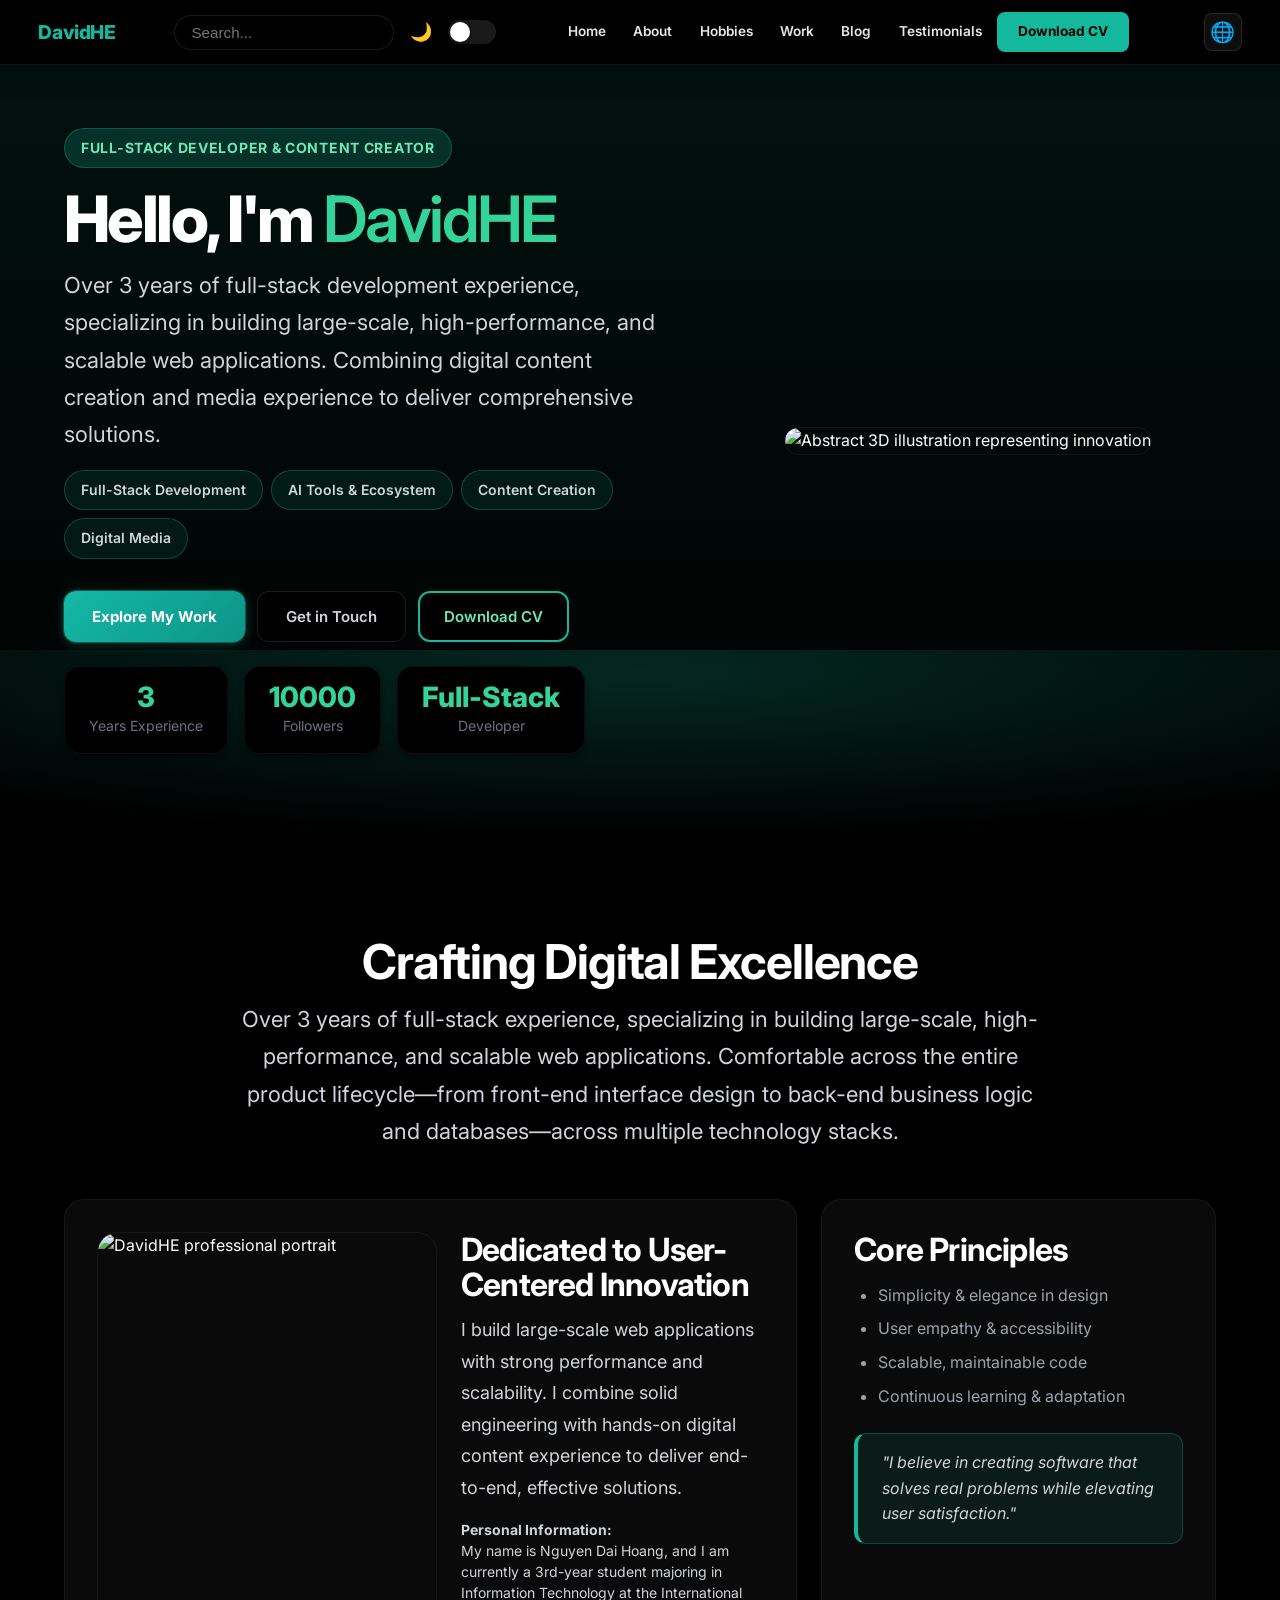
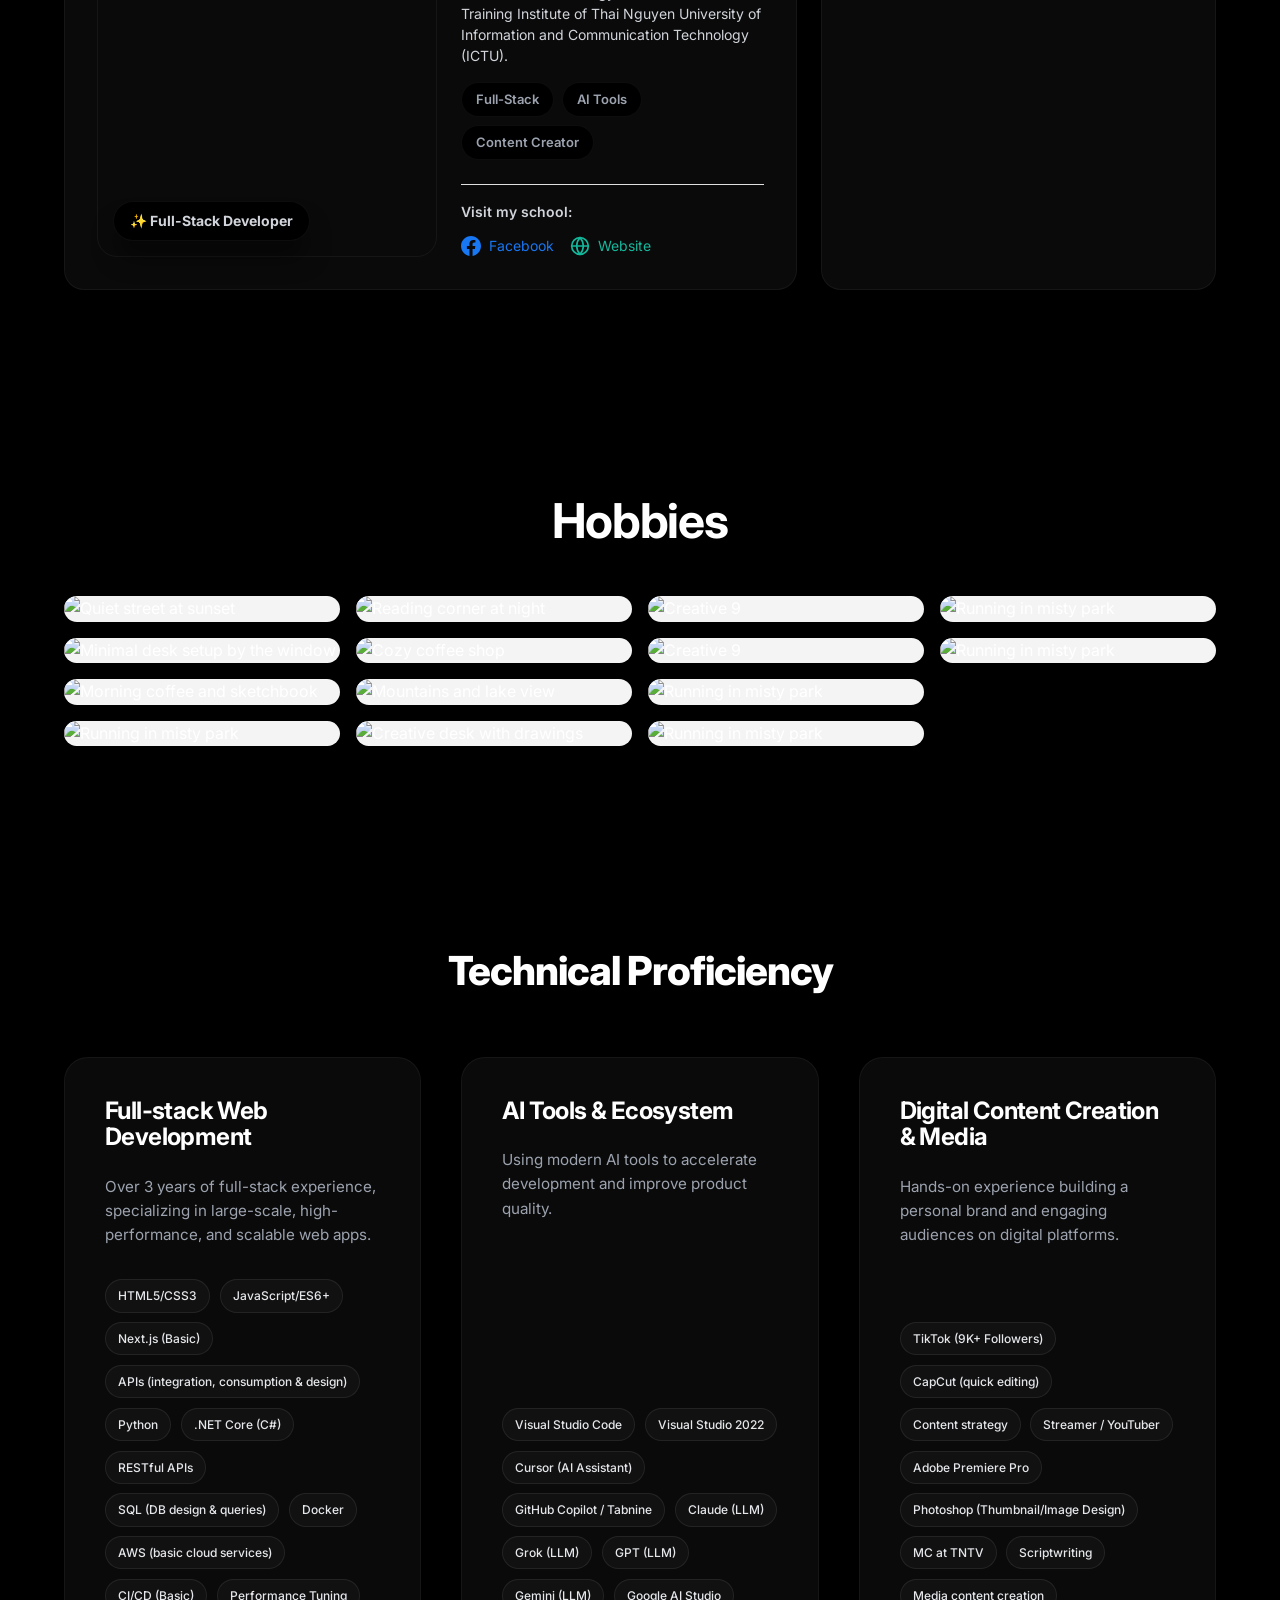
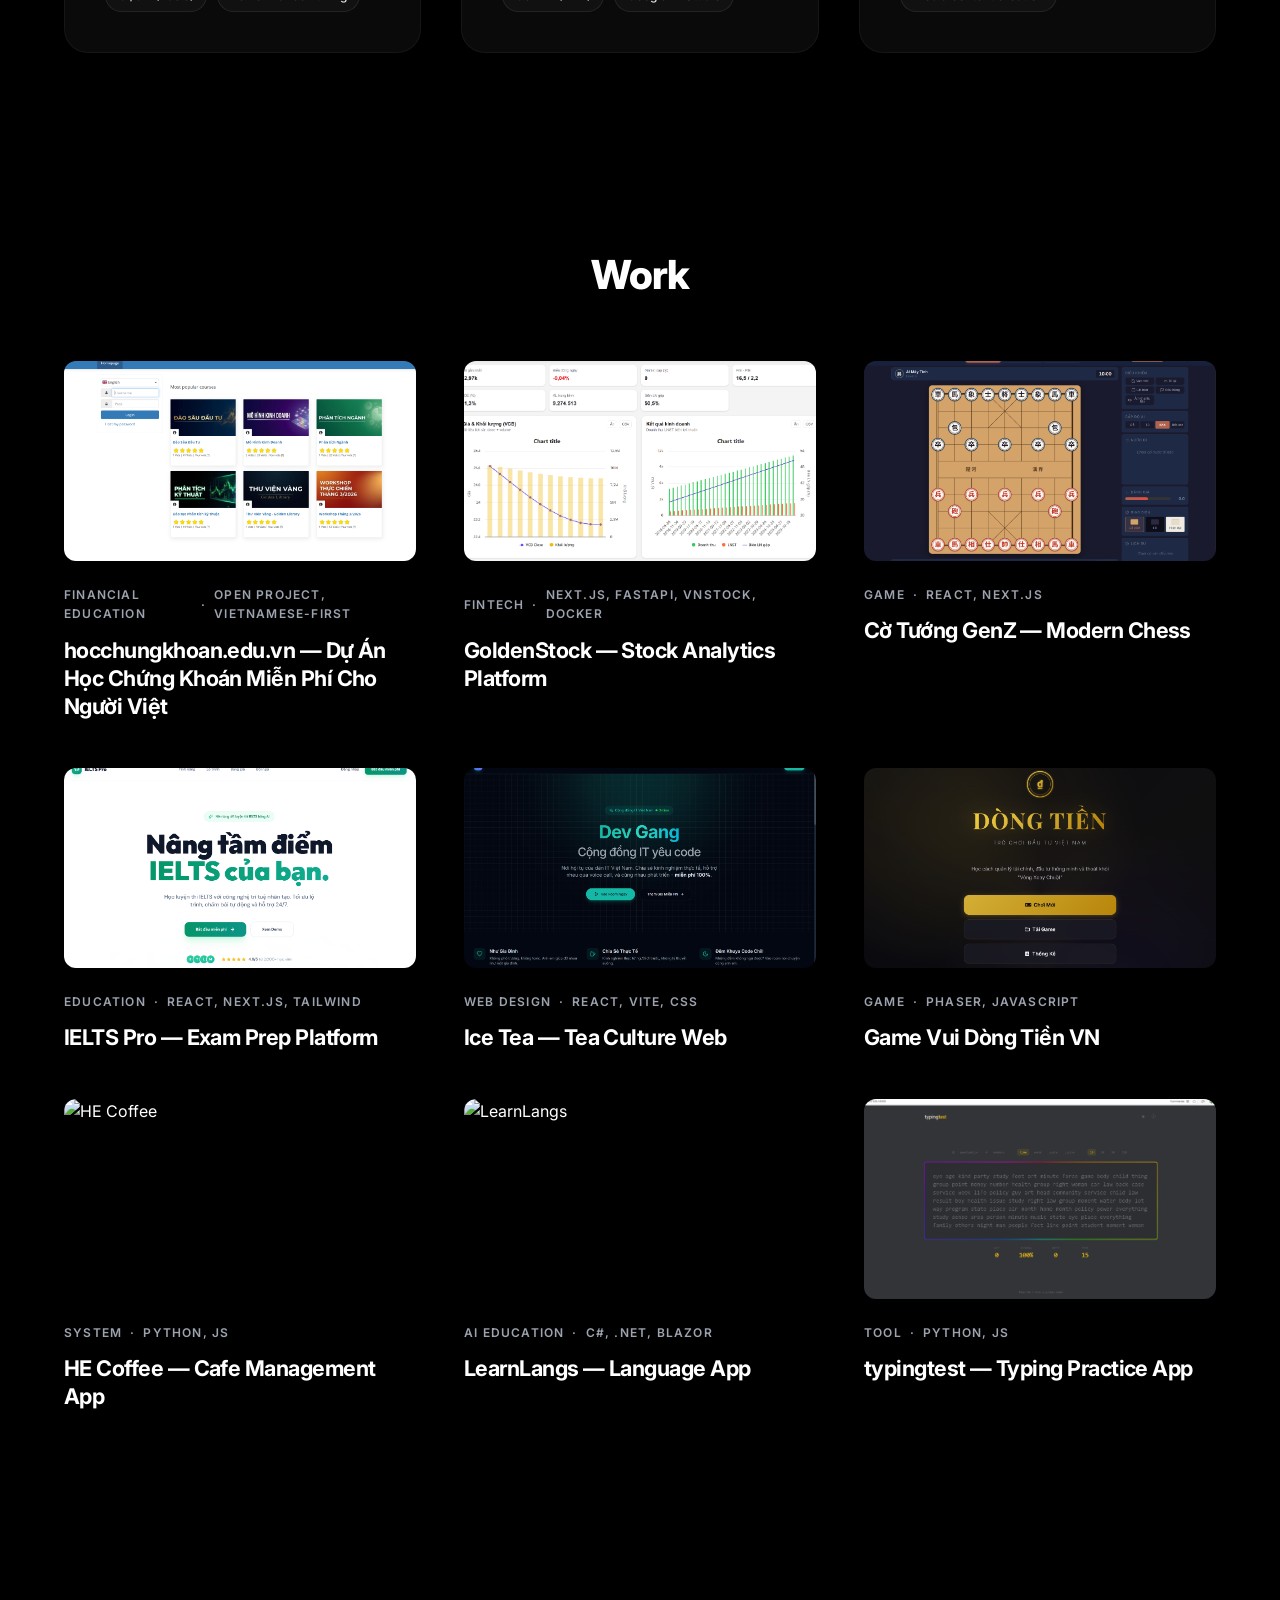
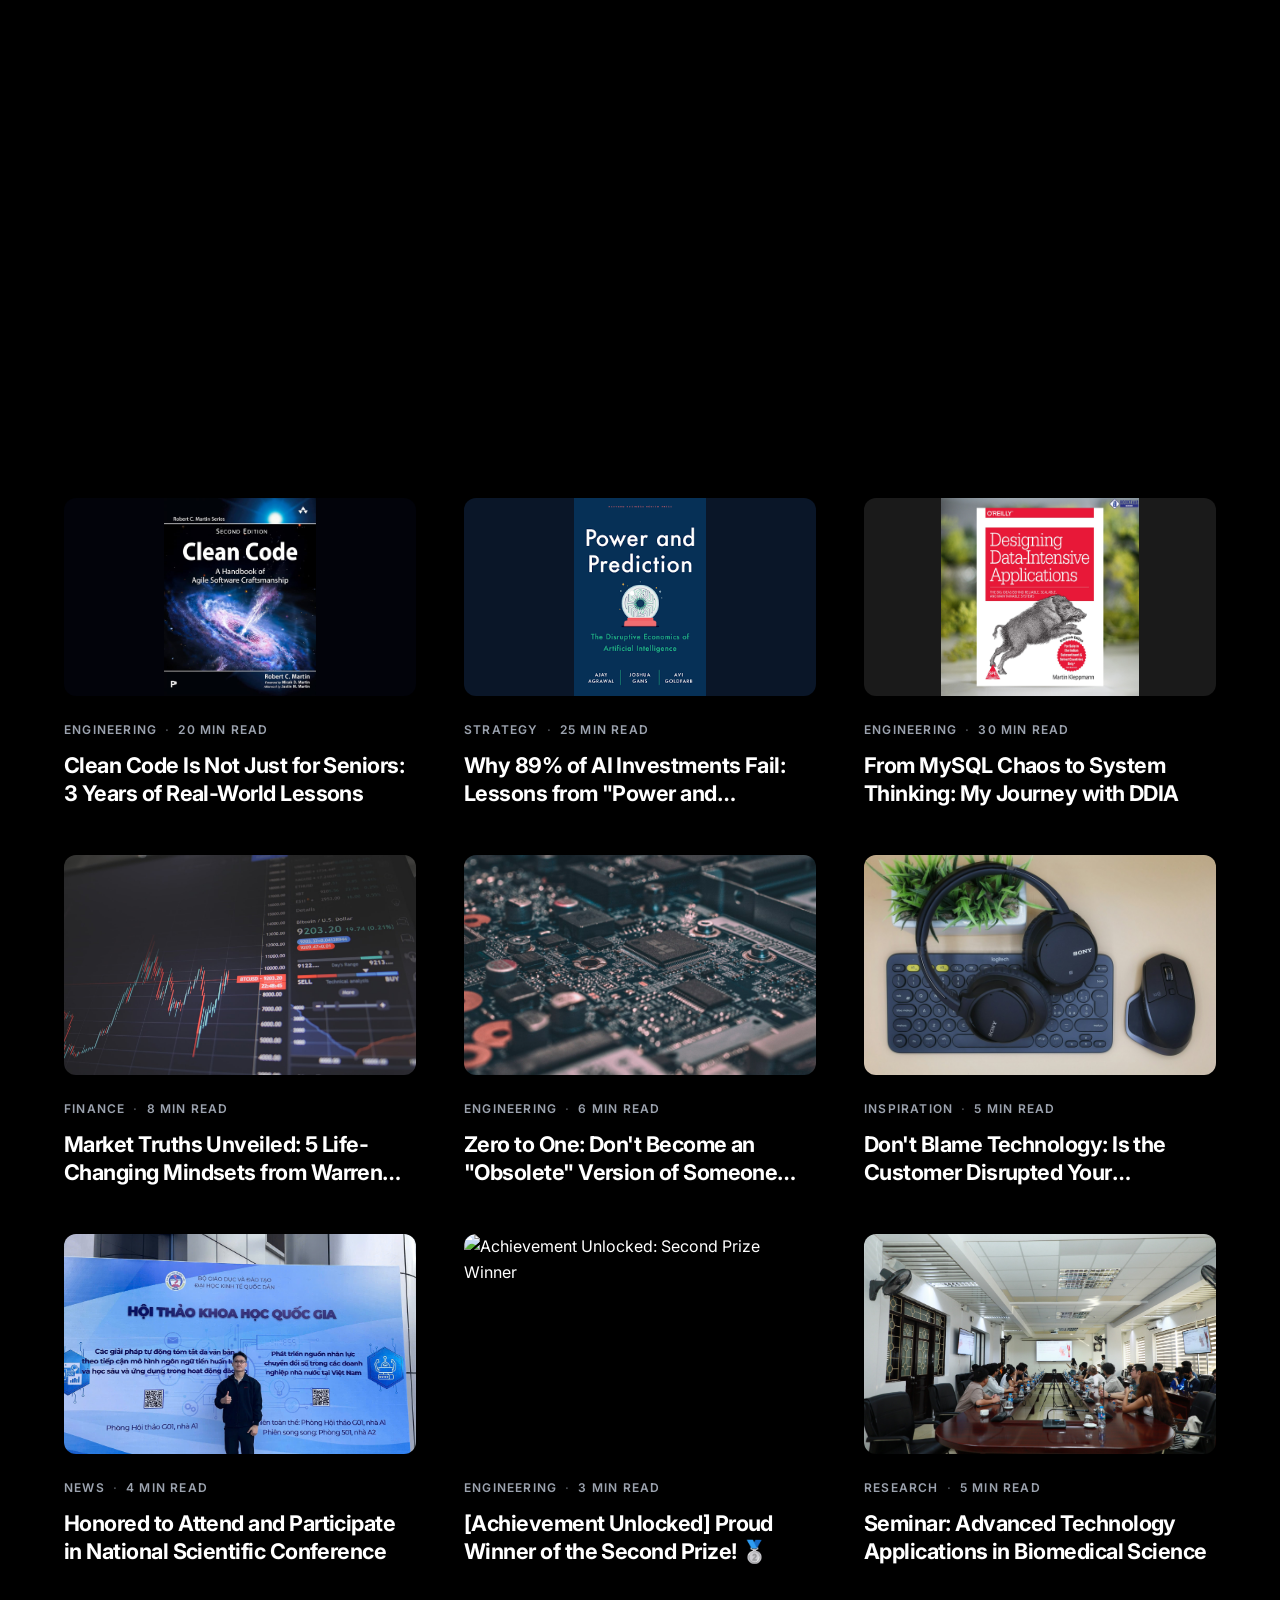
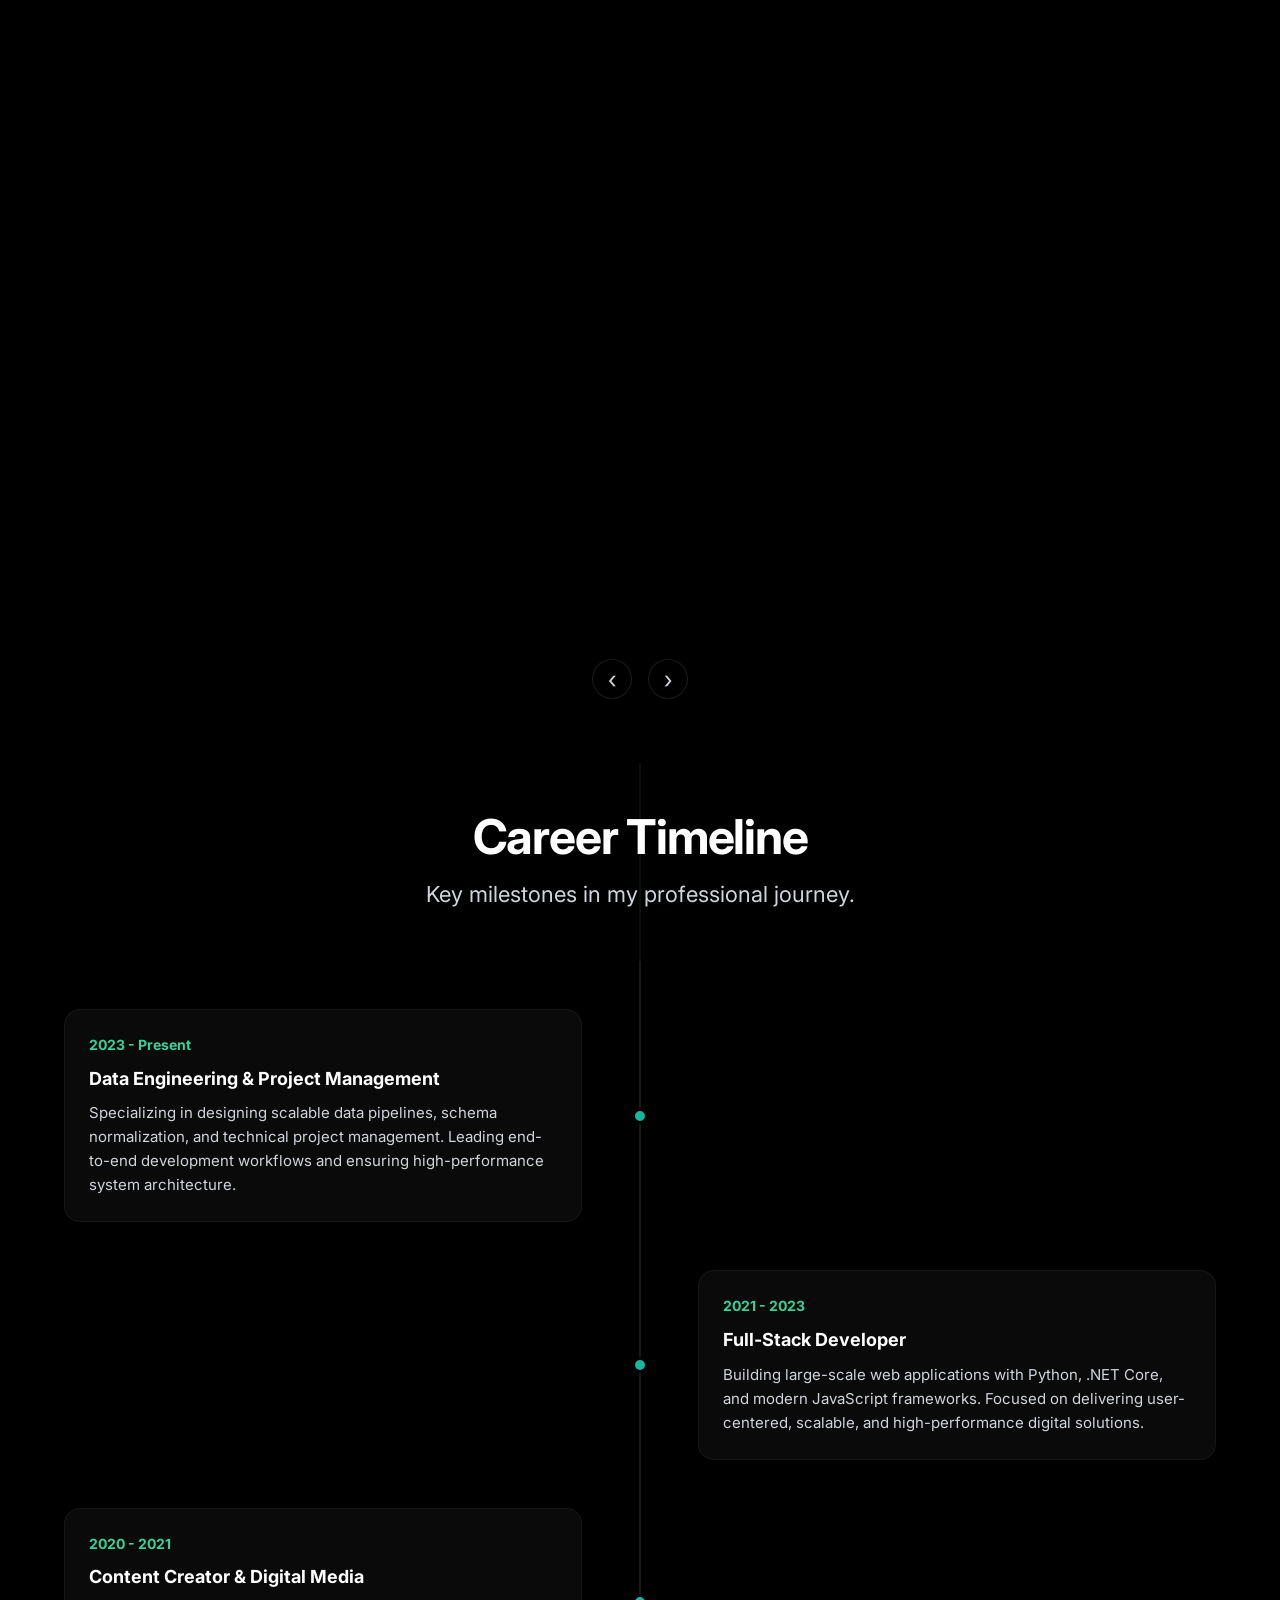
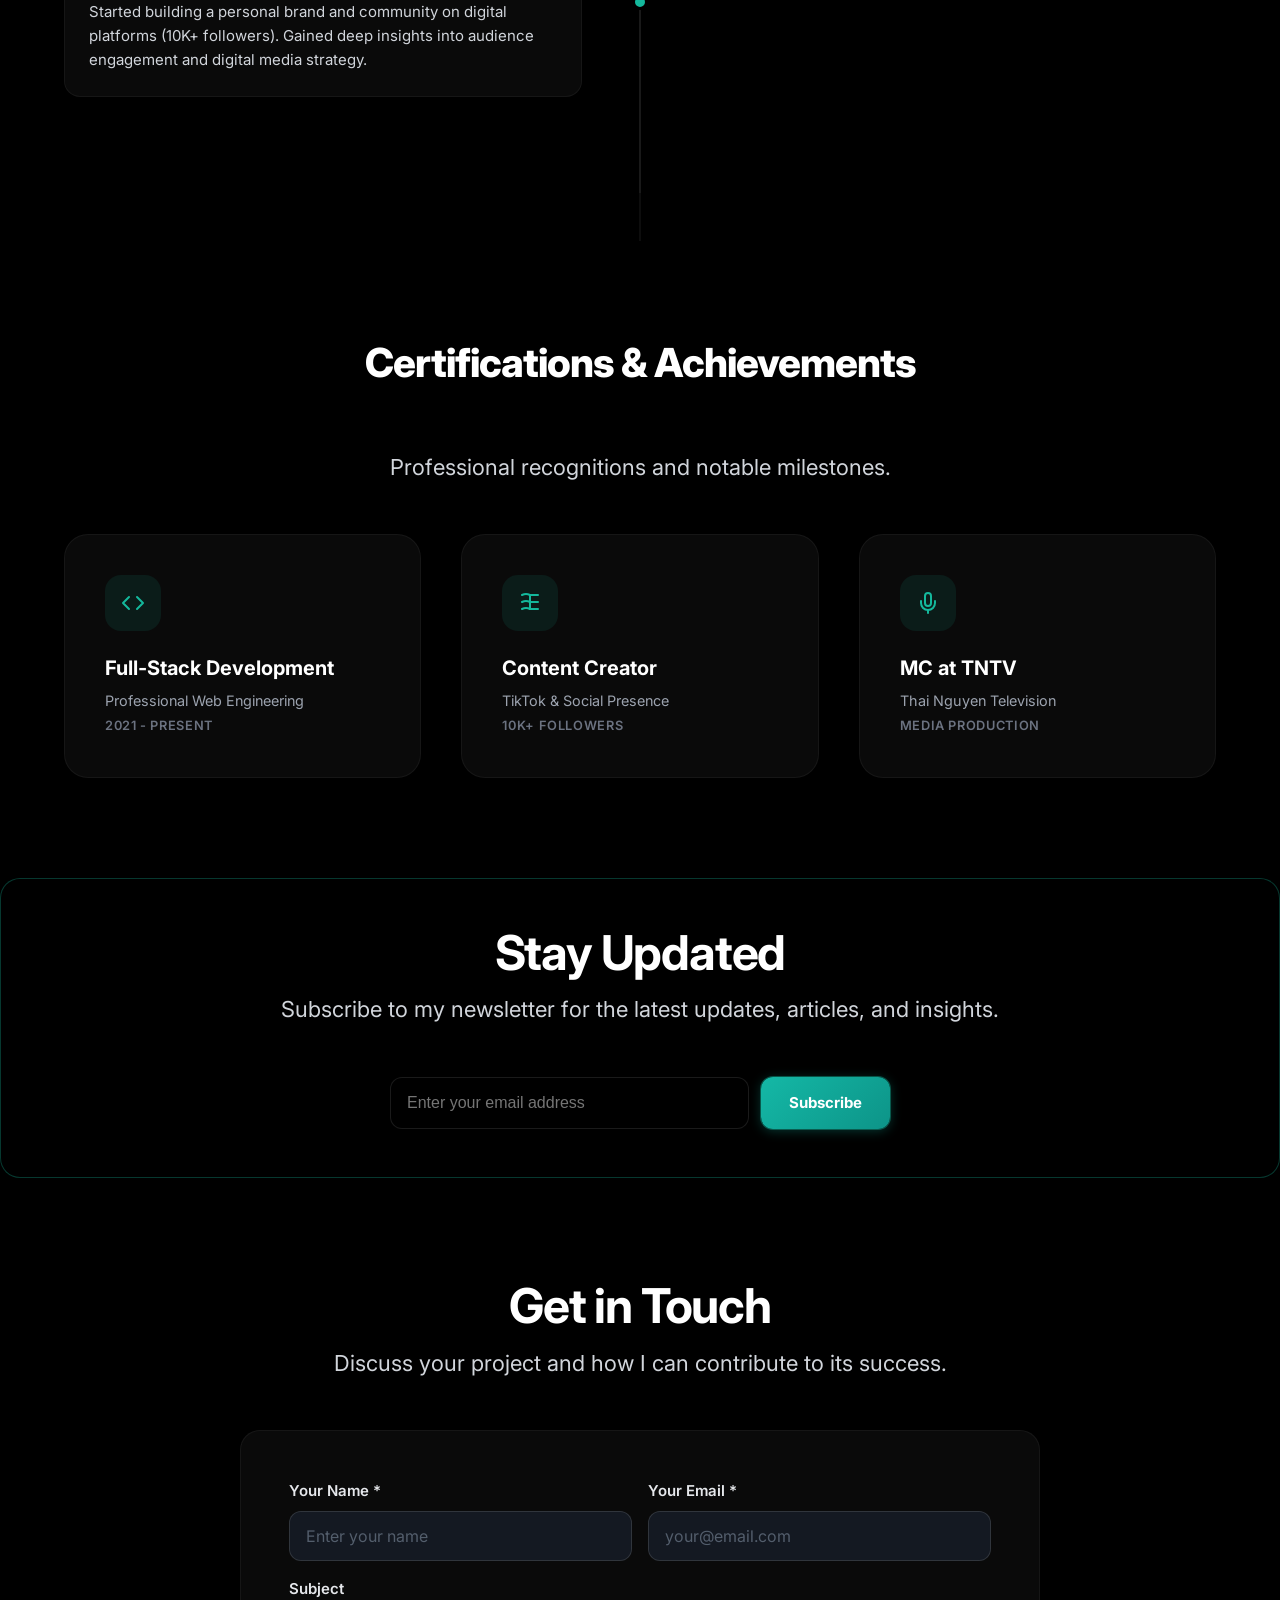
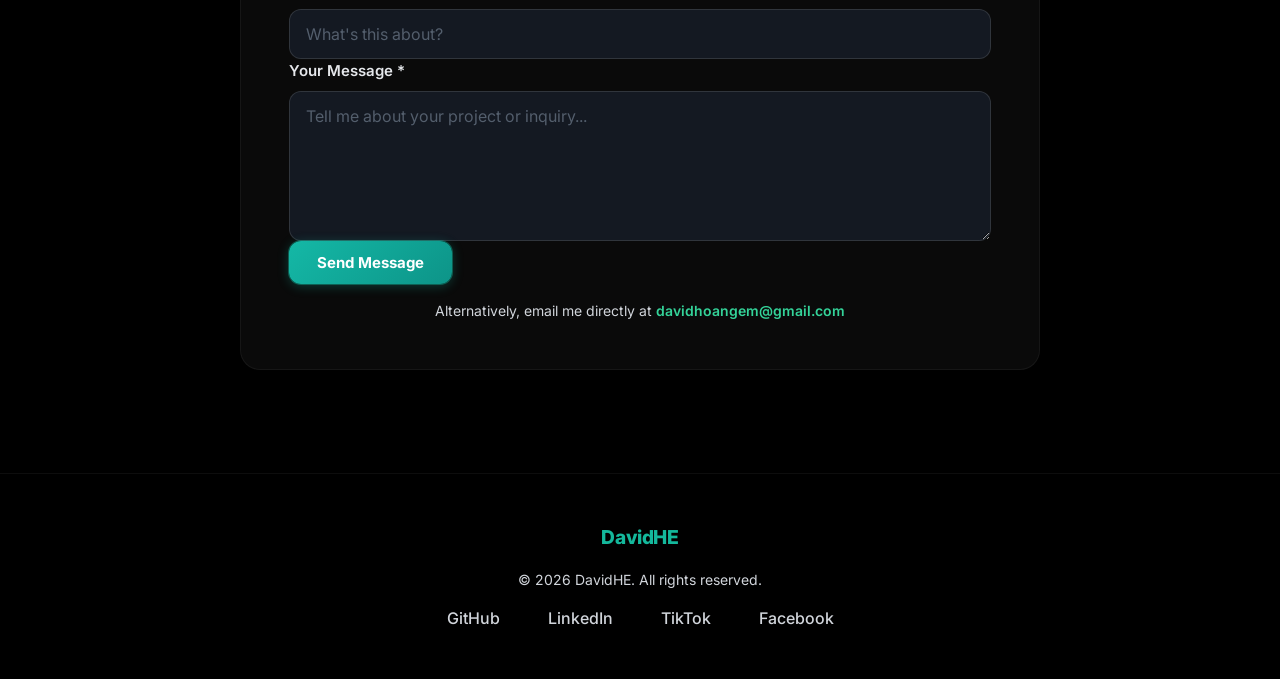
==== commit 22efe3fb: "Update Career Timeline with Data Engineering and Project Management" ====
--- a/index.html
+++ b/index.html
@@ -3904,11 +3904,23 @@
         <div class="timeline">
           <article class="timeline__item">
             <div class="timeline__content card">
-              <div class="timeline__date">2021 - Present</div>
+              <div class="timeline__date">2023 - Present</div>
+              <h3 class="timeline__title">Data Engineering & Project Management</h3>
+              <p class="timeline__description">
+                Specializing in designing scalable data pipelines, schema normalization, and technical project management. 
+                Leading end-to-end development workflows and ensuring high-performance system architecture.
+              </p>
+            </div>
+            <div class="timeline__marker"></div>
+          </article>
+
+          <article class="timeline__item">
+            <div class="timeline__content card">
+              <div class="timeline__date">2021 - 2023</div>
               <h3 class="timeline__title">Full-Stack Developer</h3>
               <p class="timeline__description">
                 Building large-scale web applications with Python, .NET Core, and modern JavaScript frameworks.
-                Specializing in high-performance, scalable solutions.
+                Focused on delivering user-centered, scalable, and high-performance digital solutions.
               </p>
             </div>
             <div class="timeline__marker"></div>
@@ -3919,20 +3931,8 @@
               <div class="timeline__date">2020 - 2021</div>
               <h3 class="timeline__title">Content Creator & Digital Media</h3>
               <p class="timeline__description">
-                Started creating digital content, building a personal brand on TikTok and other platforms.
-                Gained experience in video production, scriptwriting, and audience engagement.
-              </p>
-            </div>
-            <div class="timeline__marker"></div>
-          </article>
-
-          <article class="timeline__item">
-            <div class="timeline__content card">
-              <div class="timeline__date">2019 - 2020</div>
-              <h3 class="timeline__title">Education & Learning</h3>
-              <p class="timeline__description">
-                Focused on learning full-stack development, mastering Python, JavaScript, and various web technologies.
-                Built foundational projects and gained hands-on experience.
+                Started building a personal brand and community on digital platforms (10K+ followers).
+                Gained deep insights into audience engagement and digital media strategy.
               </p>
             </div>
             <div class="timeline__marker"></div>
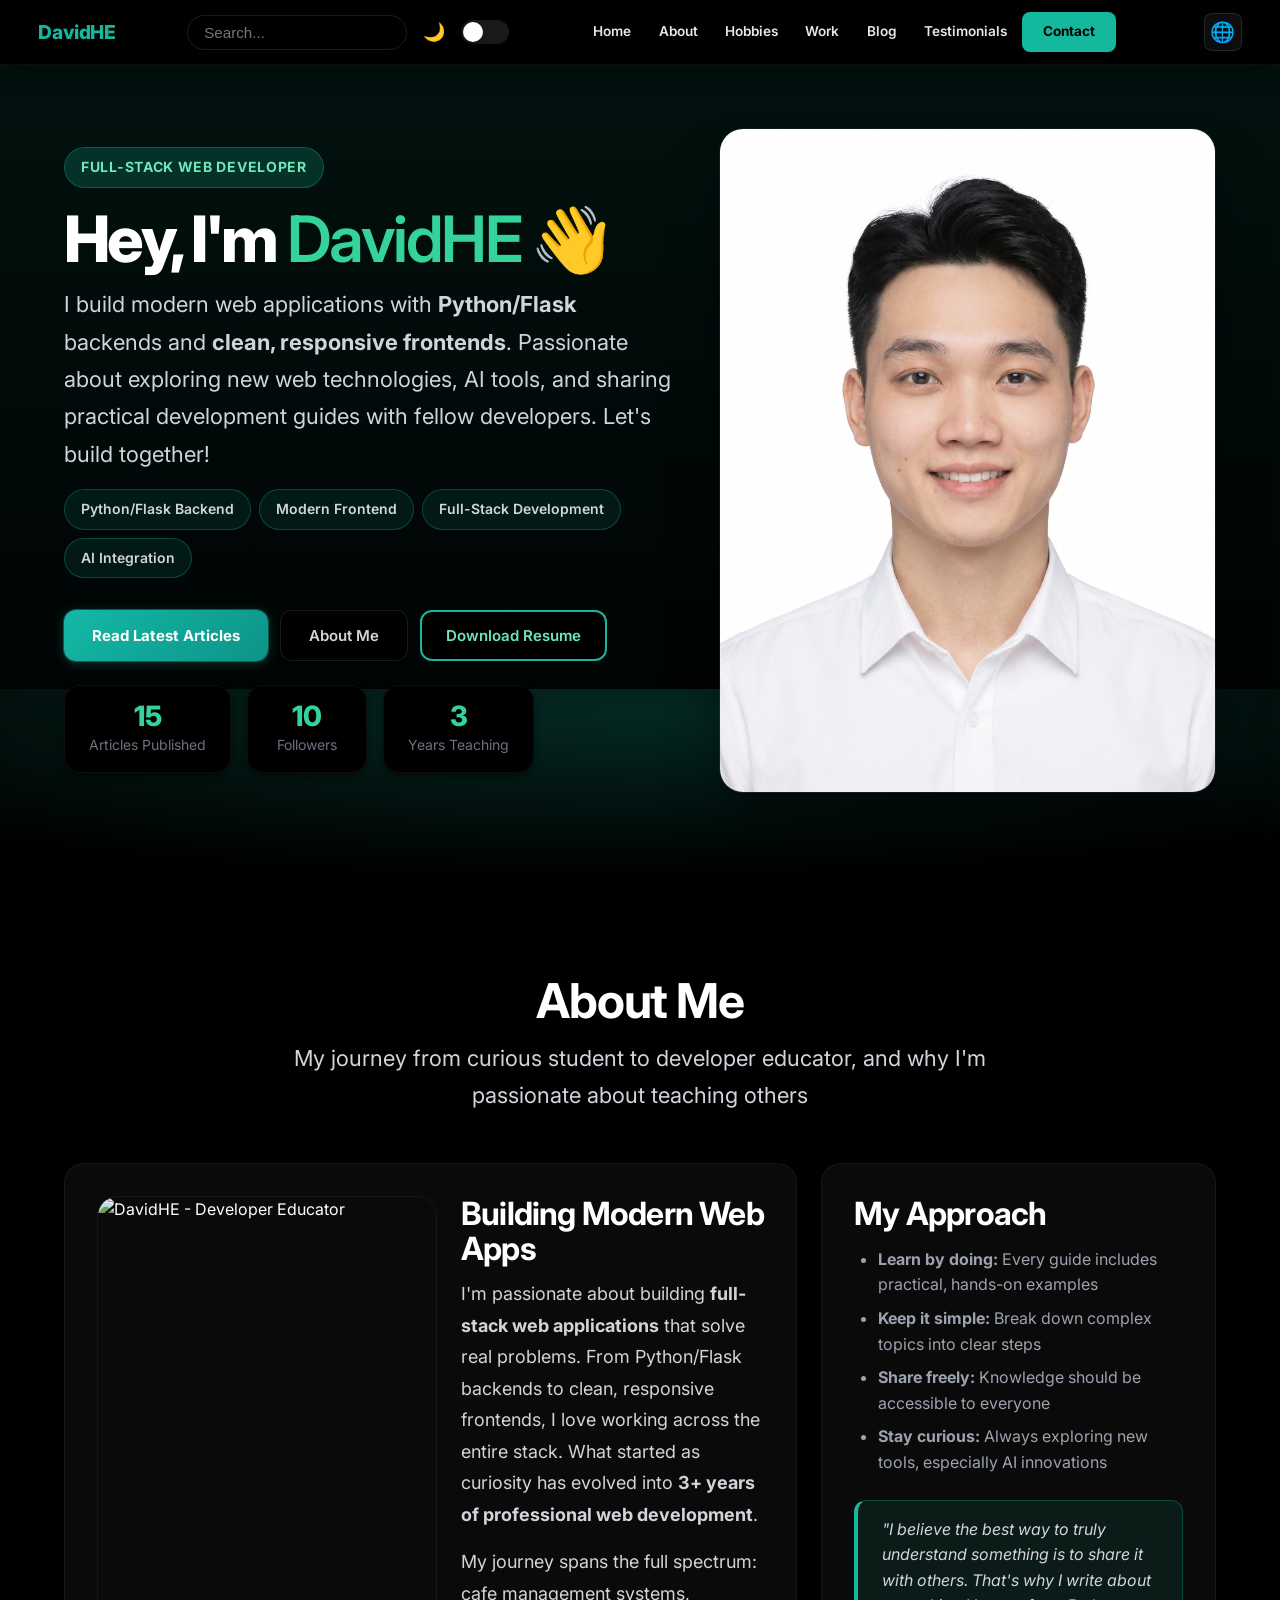
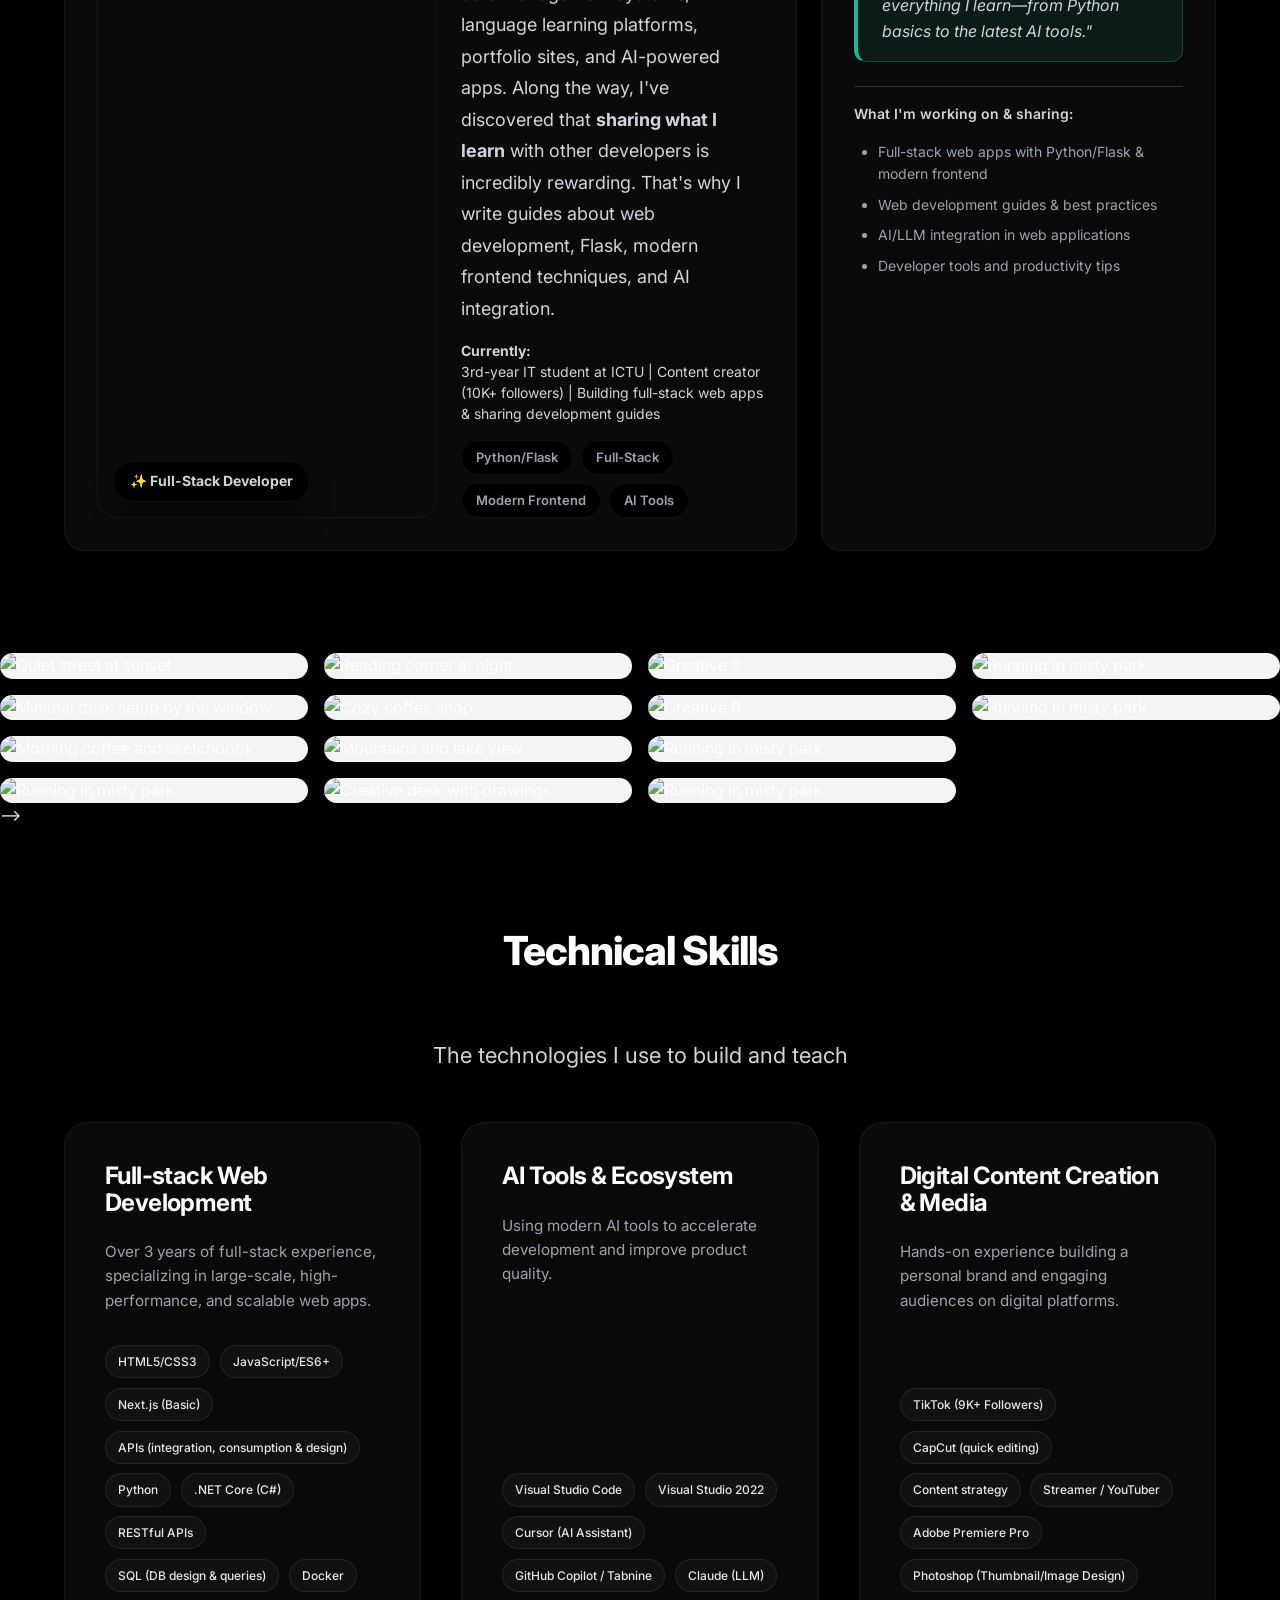
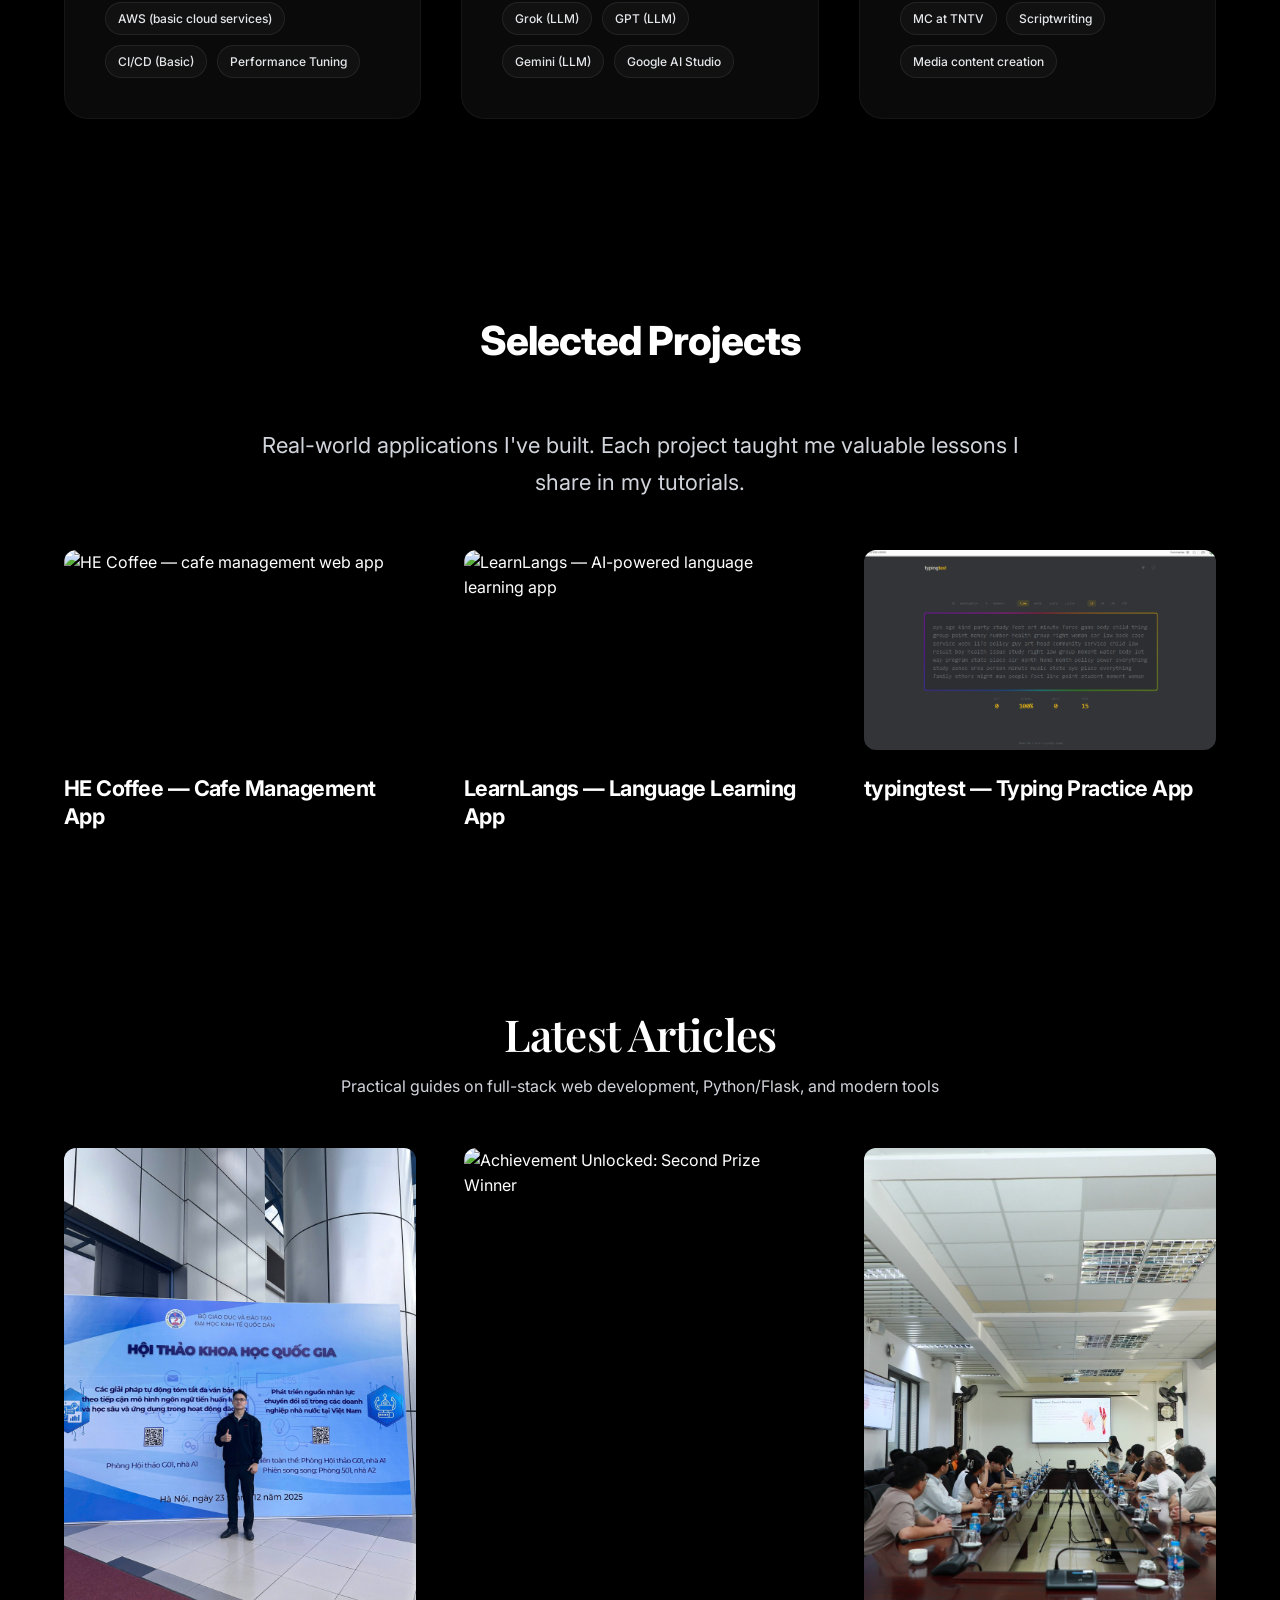
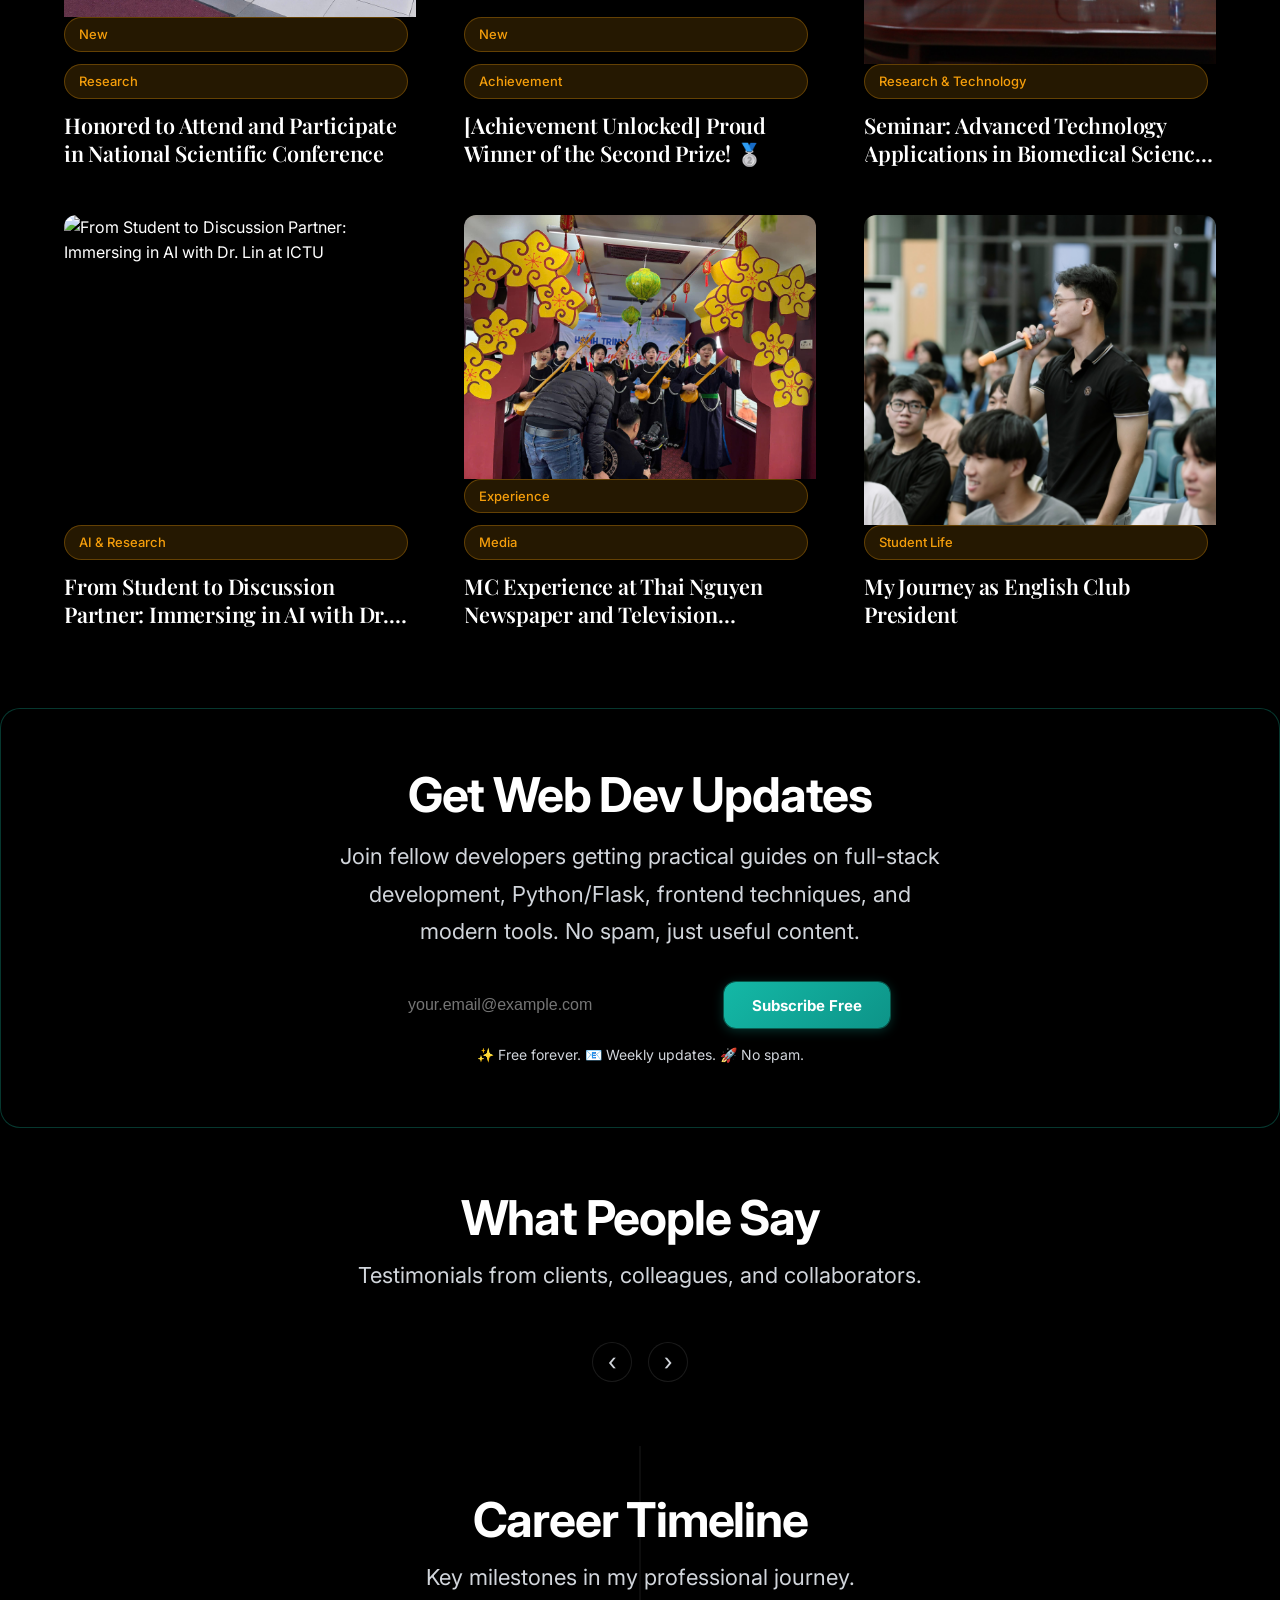
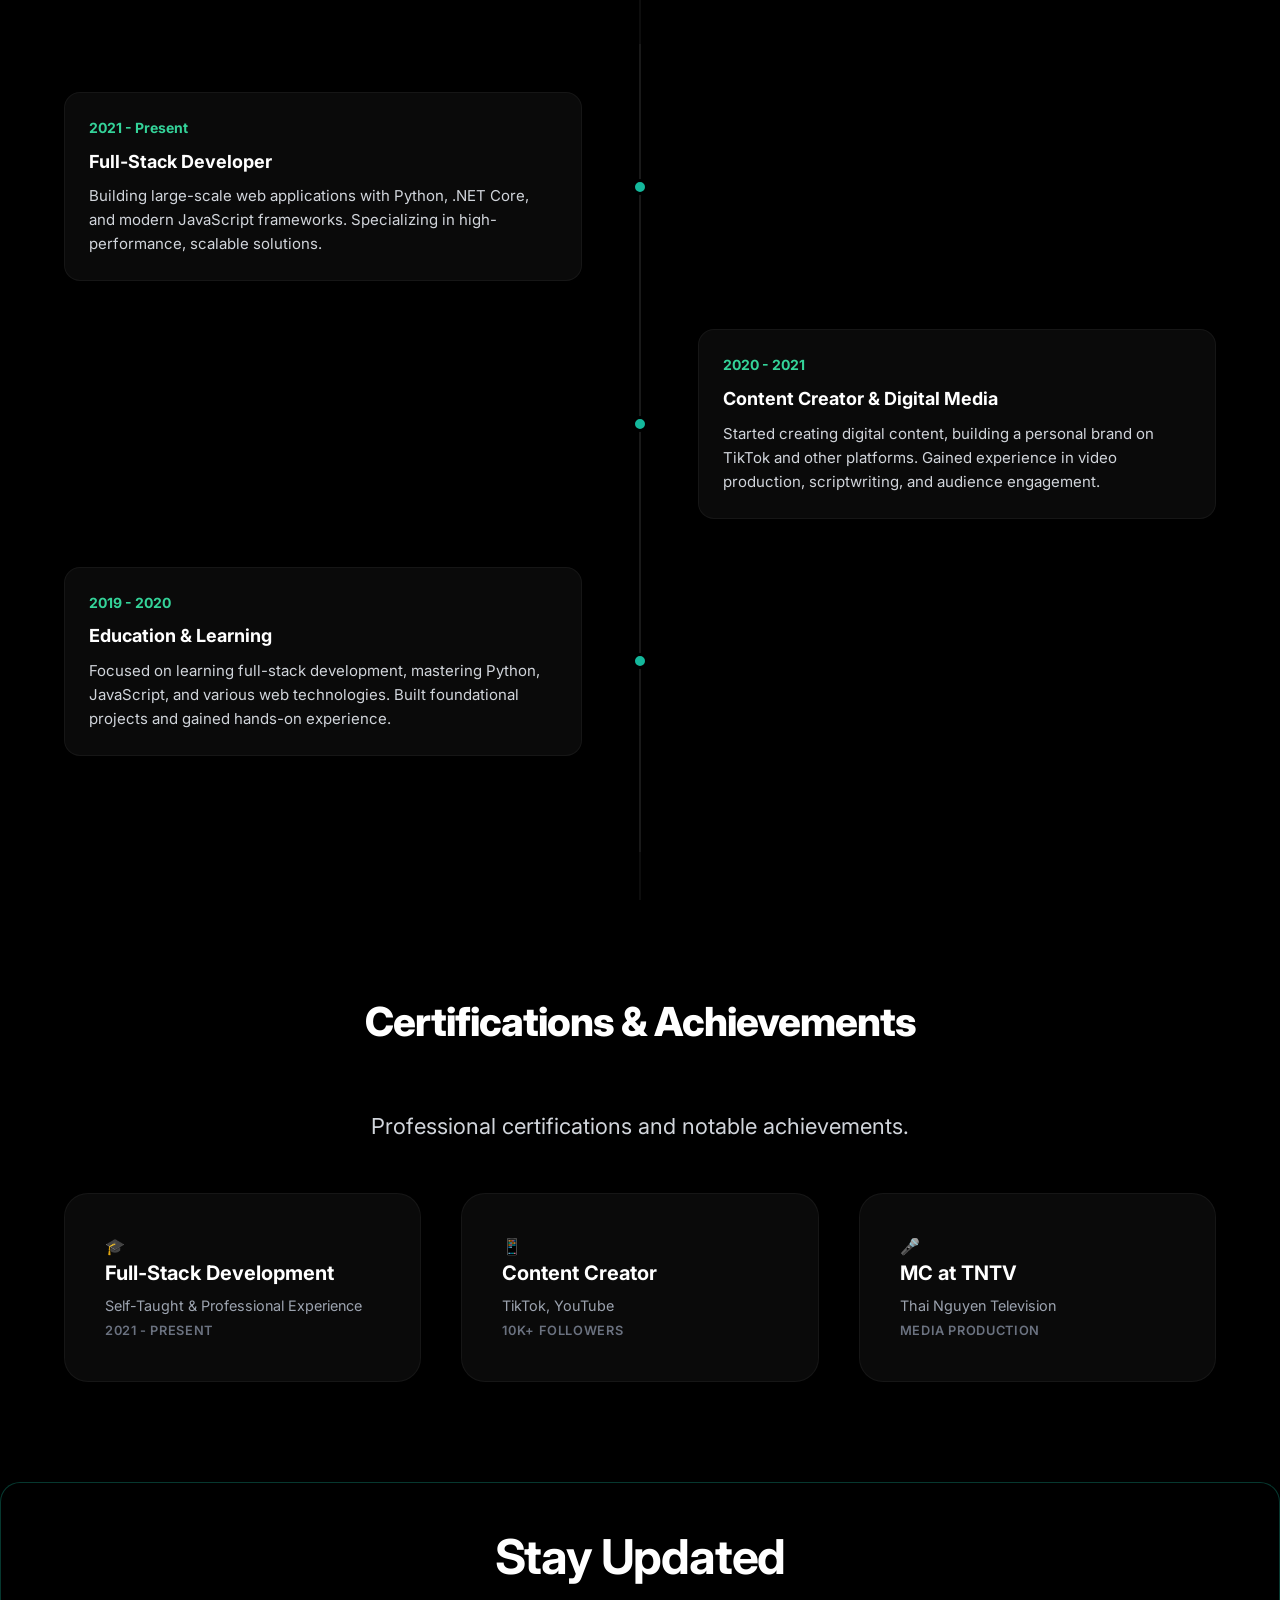
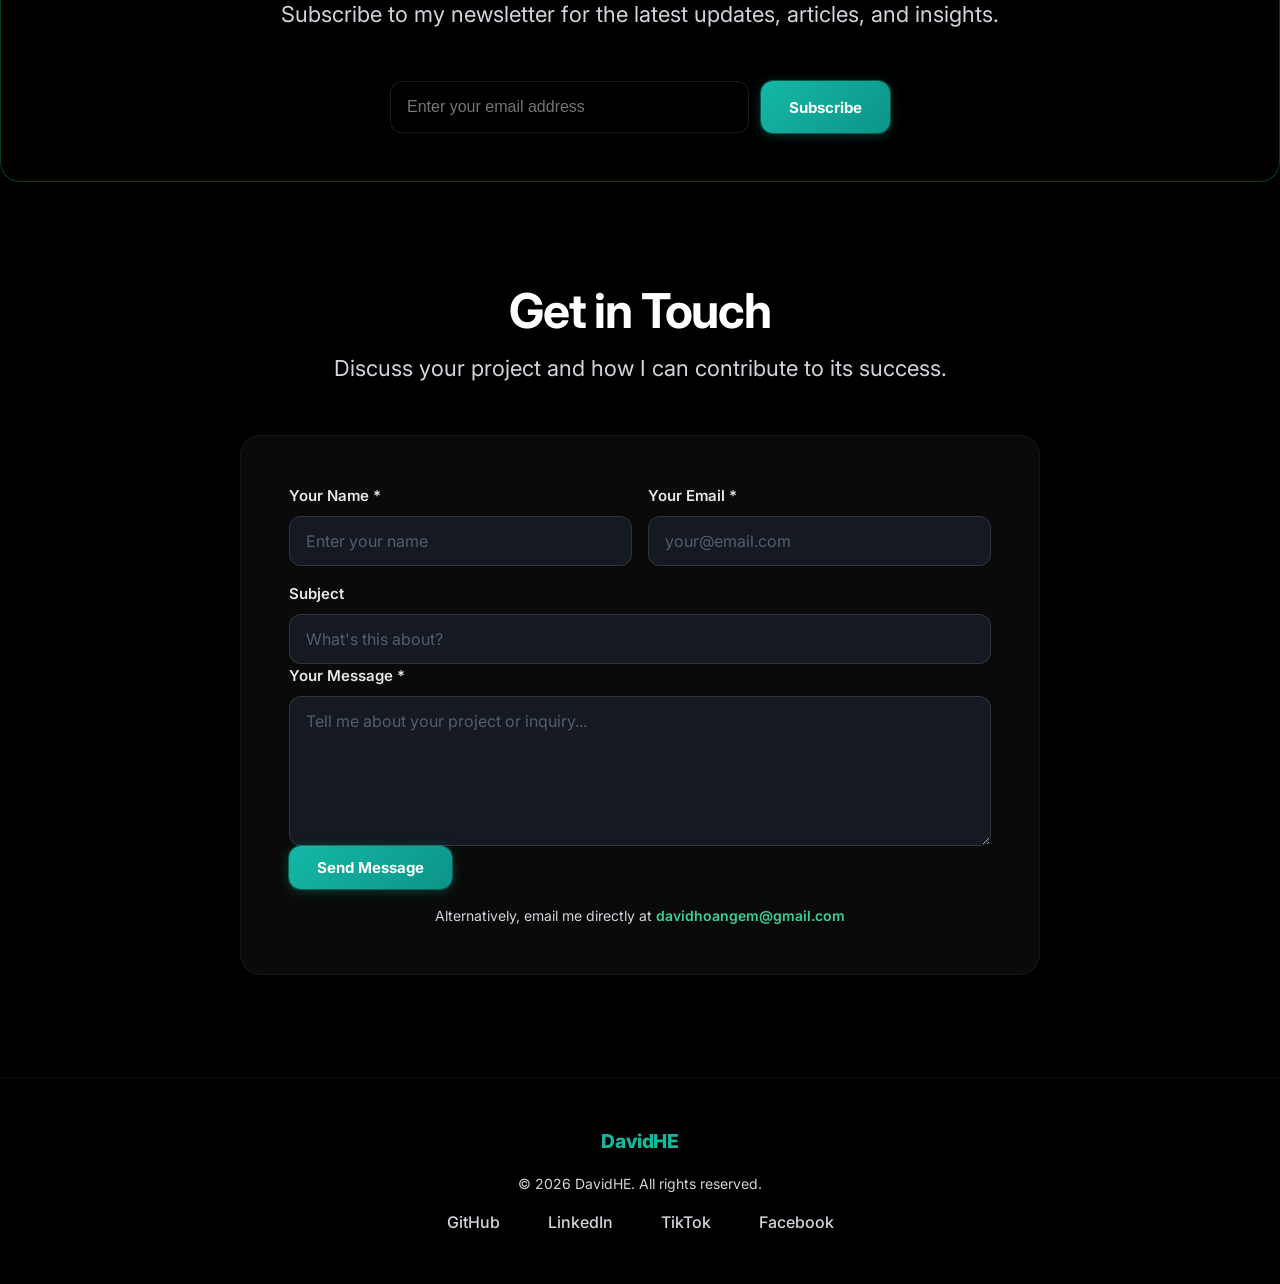
==== commit 02792bb0: "Fix GitHub Pages 404 by moving html files to root" ====
--- a/index.html
+++ b/index.html
@@ -44,6 +44,12 @@
 
   <!-- Main Stylesheet -->
   <link rel="stylesheet" href="static/css/style.css" />
+
+  <!-- Feather Icons -->
+  <script src="https://unpkg.com/feather-icons"></script>
+
+  <!-- Blog Section Dark Theme (dungnh.vn style) -->
+  <link rel="stylesheet" href="static/css/blog-section-dark.css" />
 
   <!-- Structured Data (JSON-LD) -->
   <script type="application/ld+json">
@@ -152,7 +158,7 @@
           <li><a href="#work" class="nav__link">Work</a></li>
           <li><a href="#blog" class="nav__link">Blog</a></li>
           <li><a href="#testimonials" class="nav__link">Testimonials</a></li>
-          <li><a href="cv.html" class="nav__link nav__cta">Download CV</a></li>
+          <li><a href="#contact" class="nav__link nav__cta">Contact</a></li>
         </ul>
       </nav>
 
@@ -199,45 +205,48 @@
     <section id="home" class="hero">
       <div class="container hero__grid">
         <div class="hero__content">
-          <span class="eyebrow">Full-Stack Developer & Content Creator</span>
-          <h1 class="h1">Hello, I'm <span class="accent">DavidHE</span></h1>
+          <span class="eyebrow">Full-Stack Web Developer</span>
+          <h1 class="h1">Hey, I'm <span class="accent">DavidHE</span> 👋</h1>
           <p class="lead">
-            Over 3 years of full-stack development experience, specializing in building large-scale, high-performance,
-            and scalable web applications. Combining digital content creation and media experience to deliver
-            comprehensive solutions.
+            I build modern web applications with <strong>Python/Flask</strong> backends and <strong>clean, responsive
+              frontends</strong>.
+            Passionate about exploring new web technologies, AI tools, and sharing practical development guides
+            with fellow developers. Let's build together!
           </p>
 
           <ul class="chips">
+            <li class="chip">Python/Flask Backend</li>
+            <li class="chip">Modern Frontend</li>
             <li class="chip">Full-Stack Development</li>
-            <li class="chip">AI Tools & Ecosystem</li>
-            <li class="chip">Content Creation</li>
-            <li class="chip">Digital Media</li>
+            <li class="chip">AI Integration</li>
           </ul>
 
           <div class="cta">
-            <a href="#work" class="btn btn--primary">Explore My Work</a>
-            <a href="#contact" class="btn btn--secondary">Get in Touch</a>
-            <a href="cv.html" class="btn btn--secondary cv-download" target="_blank">Download CV</a>
+            <a href="#blog" class="btn btn--primary btn--large">Read Latest Articles</a>
+            <a href="#about" class="btn btn--secondary btn--large">About Me</a>
+            <a href="static/cv.pdf" class="btn btn--ghost btn--large cv-download" download="DavidHE_CV.pdf">Download
+              Resume</a>
           </div>
+
 
           <div class="stats">
             <div class="stat">
+              <span class="stat__num">15+</span>
+              <span class="stat__label">Articles Published</span>
+            </div>
+            <div class="stat">
+              <span class="stat__num">10K+</span>
+              <span class="stat__label">Followers</span>
+            </div>
+            <div class="stat">
               <span class="stat__num">3+</span>
-              <span class="stat__label">Years Experience</span>
-            </div>
-            <div class="stat">
-              <span class="stat__num">10000</span>
-              <span class="stat__label">Followers</span>
-            </div>
-            <div class="stat">
-              <span class="stat__num">Full-Stack</span>
-              <span class="stat__label">Developer</span>
+              <span class="stat__label">Years Teaching</span>
             </div>
           </div>
         </div>
 
         <div class="hero__figure">
-          <img class="hero__3d" src="static/assets/hero-3d.png"
+          <img class="hero__3d" src="static/assets/anhthe.jpeg"
             alt="Abstract 3D illustration representing innovation" />
         </div>
       </div>
@@ -250,83 +259,70 @@
     <section id="about" class="section about">
       <div class="container">
         <header class="section__head">
-
-          <h2 class="h2">Crafting Digital Excellence</h2>
+          <h2 class="h2">About Me</h2>
           <p class="lead">
-            Over 3 years of full-stack experience, specializing in building large-scale, high-performance, and scalable
-            web applications. Comfortable across the entire product lifecycle—from front-end interface design to
-            back-end business logic and databases—across multiple technology stacks.
+            My journey from curious student to developer educator, and why I'm passionate about teaching others
           </p>
         </header>
 
         <div class="about__grid">
           <article class="card about__profile">
             <div class="profile__media">
-              <img class="profile__photo" src="static/assets/david-photo.jpg" alt="DavidHE professional portrait"
+              <img class="profile__photo" src="static/assets/david-photo.jpg" alt="DavidHE - Developer Educator"
                 loading="lazy" />
               <span class="profile__badge">✨ Full-Stack Developer</span>
             </div>
             <div class="profile__body">
-              <h3 class="h3">Dedicated to User-Centered Innovation</h3>
+              <h3 class="h3">Building Modern Web Apps</h3>
               <p class="body-lg muted">
-                I build large-scale web applications with strong performance and scalability. I combine solid
-                engineering with hands-on digital content experience to deliver end-to-end, effective solutions.
+                I'm passionate about building <strong>full-stack web applications</strong> that solve real problems.
+                From Python/Flask backends to clean, responsive frontends, I love working across the entire stack.
+                What started as curiosity has evolved into <strong>3+ years of professional web development</strong>.
+              </p>
+              <p class="body-lg muted" style="margin-top: 1rem;">
+                My journey spans the full spectrum: cafe management systems, language learning platforms,
+                portfolio sites, and AI-powered apps. Along the way, I've discovered that
+                <strong>sharing what I learn</strong> with other developers is incredibly rewarding.
+                That's why I write guides about web development, Flask, modern frontend techniques, and AI integration.
               </p>
               <p class="body-sm muted" style="margin-top: 1rem;">
-                <strong>Personal Information:</strong><br>
-                My name is Nguyen Dai Hoang, and I am currently a 3rd-year student majoring in Information Technology at
-                the International Training Institute of Thai Nguyen University of Information and Communication
-                Technology (ICTU).
+                <strong>Currently:</strong><br>
+                3rd-year IT student at ICTU | Content creator (10K+ followers) |
+                Building full-stack web apps & sharing development guides
               </p>
               <div class="tags" style="margin-top: 1rem;">
+                <span class="tag">Python/Flask</span>
                 <span class="tag">Full-Stack</span>
+                <span class="tag">Modern Frontend</span>
                 <span class="tag">AI Tools</span>
-                <span class="tag">Content Creator</span>
               </div>
-              <div style="margin-top: 1.5rem; padding-top: 1rem; border-top: 1px solid var(--border-color, #e0e0e0);">
-                <p style="margin-bottom: 0.75rem; font-size: 0.875rem; font-weight: 600;">Visit my school:</p>
-                <div style="display: flex; gap: 1rem; align-items: center;">
-                  <a href="https://www.facebook.com/ictu.vn" target="_blank" rel="noopener noreferrer"
-                    style="display: inline-flex; align-items: center; gap: 0.5rem; text-decoration: none; color: #1877F2; font-size: 0.875rem; transition: transform 0.2s;"
-                    onmouseover="this.style.transform='scale(1.1)'" onmouseout="this.style.transform='scale(1)'"
-                    title="Visit ICTU Facebook">
-                    <svg width="20" height="20" viewBox="0 0 24 24" fill="currentColor"
-                      xmlns="http://www.w3.org/2000/svg">
-                      <path
-                        d="M24 12.073c0-6.627-5.373-12-12-12s-12 5.373-12 12c0 5.99 4.388 10.954 10.125 11.854v-8.385H7.078v-3.47h3.047V9.43c0-3.007 1.792-4.669 4.533-4.669 1.312 0 2.686.235 2.686.235v2.953H15.83c-1.491 0-1.956.925-1.956 1.874v2.25h3.328l-.532 3.47h-2.796v8.385C19.612 23.027 24 18.062 24 12.073z" />
-                    </svg>
-                    <span>Facebook</span>
-                  </a>
-                  <a href="https://ictu.vn/" target="_blank" rel="noopener noreferrer"
-                    style="display: inline-flex; align-items: center; gap: 0.5rem; text-decoration: none; color: #14b89c; font-size: 0.875rem; transition: transform 0.2s;"
-                    onmouseover="this.style.transform='scale(1.1)'" onmouseout="this.style.transform='scale(1)'"
-                    title="Visit ICTU Website">
-                    <svg width="20" height="20" viewBox="0 0 24 24" fill="none" stroke="currentColor" stroke-width="2"
-                      stroke-linecap="round" stroke-linejoin="round" xmlns="http://www.w3.org/2000/svg">
-                      <circle cx="12" cy="12" r="10"></circle>
-                      <line x1="2" y1="12" x2="22" y2="12"></line>
-                      <path
-                        d="M12 2a15.3 15.3 0 0 1 4 10 15.3 15.3 0 0 1-4 10 15.3 15.3 0 0 1-4-10 15.3 15.3 0 0 1 4-10z">
-                      </path>
-                    </svg>
-                    <span>Website</span>
-                  </a>
-                </div>
-              </div>
             </div>
           </article>
 
           <article class="card about__info">
-            <h3 class="h3">Core Principles</h3>
+            <h3 class="h3">My Approach</h3>
             <ul class="list">
-              <li>Simplicity & elegance in design</li>
-              <li>User empathy & accessibility</li>
-              <li>Scalable, maintainable code</li>
-              <li>Continuous learning & adaptation</li>
+              <li><strong>Learn by doing:</strong> Every guide includes practical, hands-on examples</li>
+              <li><strong>Keep it simple:</strong> Break down complex topics into clear steps</li>
+              <li><strong>Share freely:</strong> Knowledge should be accessible to everyone</li>
+              <li><strong>Stay curious:</strong> Always exploring new tools, especially AI innovations</li>
             </ul>
             <p class="quote">
-              "I believe in creating software that solves real problems while elevating user satisfaction."
+              "I believe the best way to truly understand something is to share it with others.
+              That's why I write about everything I learn—from Python basics to the latest AI tools."
             </p>
+            <div style="margin-top: 1.5rem; padding-top: 1rem; border-top: 1px solid var(--border-color, #333);">
+              <p
+                style="margin-bottom: 0.75rem; font-size: 0.875rem; font-weight: 600; color: var(--tt-text-secondary);">
+                What I'm working on & sharing:
+              </p>
+              <ul class="list" style="font-size: 0.875rem;">
+                <li>Full-stack web apps with Python/Flask & modern frontend</li>
+                <li>Web development guides & best practices</li>
+                <li>AI/LLM integration in web applications</li>
+                <li>Developer tools and productivity tips</li>
+              </ul>
+            </div>
           </article>
         </div>
       </div>
@@ -335,8 +331,9 @@
 
 
     <!-- =========================================
-     Hobbies Section (Masonry gallery + upload)
+     Hobbies Section (HIDDEN - Blog-first focus)
      ========================================= -->
+    <!-- 
     <section id="hobbies" class="section hobbies">
       <div class="container">
         <header class="section__head">
@@ -346,53 +343,54 @@
         </header>
 
         <!-- Masonry grid -->
-        <div id="hobbyGrid" class="masonry">
-          <!-- 8 ảnh mẫu (bạn có thể thay đường dẫn sang static của Flask) -->
-          <figure class="masonry__item">
-            <img src="static/assets/hobby-1.jpg" alt="Quiet street at sunset" loading="lazy" />
-          </figure>
-          <figure class="masonry__item">
-            <img src="static/assets/hobby-2.jpg" alt="Minimal desk setup by the window" loading="lazy" />
-          </figure>
-          <figure class="masonry__item">
-            <img src="static/assets/hobby-3.jpg" alt="Morning coffee and sketchbook" loading="lazy" />
-          </figure>
-          <figure class="masonry__item">
-            <img src="static/assets/hobby-4.jpg" alt="Running in misty park" loading="lazy" />
-          </figure>
-          <figure class="masonry__item">
-            <img src="static/assets/hobby-5.jpg" alt="Reading corner at night" loading="lazy" />
-          </figure>
-          <figure class="masonry__item">
-            <img src="static/assets/hobby-6.jpg" alt="Cozy coffee shop" loading="lazy" />
-          </figure>
-          <figure class="masonry__item">
-            <img src="static/assets/hobby-7.jpg" alt="Mountains and lake view" loading="lazy" />
-          </figure>
-          <figure class="masonry__item">
-            <img src="static/assets/hobby-8.jpg" alt="Creative desk with drawings" loading="lazy" />
-          </figure>
-          <figure class="masonry__item">
-            <img src="static/assets/hobby-9.jpg" alt="Creative 9" loading="lazy" />
-          </figure>
-          <figure class="masonry__item">
-            <img src="static/assets/hobby-10.jpg" alt="Creative 9" loading="lazy" />
-          </figure>
-          <figure class="masonry__item">
-            <img src="static/assets/hobby-11.jpg" alt="Running in misty park" loading="lazy" />
-          </figure>
-          <figure class="masonry__item">
-            <img src="static/assets/hobby-12.jpg" alt="Running in misty park" loading="lazy" />
-          </figure>
-          <figure class="masonry__item">
-            <img src="static/assets/hobby-13.jpg" alt="Running in misty park" loading="lazy" />
-          </figure>
-          <figure class="masonry__item">
-            <img src="static/assets/hobby-14.jpg" alt="Running in misty park" loading="lazy" />
-          </figure>
-        </div>
-      </div>
+    <div id="hobbyGrid" class="masonry">
+      <!-- 8 ảnh mẫu (bạn có thể thay đường dẫn sang static của Flask) -->
+      <figure class="masonry__item">
+        <img src="static/assets/hobby-1.jpg" alt="Quiet street at sunset" loading="lazy" />
+      </figure>
+      <figure class="masonry__item">
+        <img src="static/assets/hobby-2.jpg" alt="Minimal desk setup by the window" loading="lazy" />
+      </figure>
+      <figure class="masonry__item">
+        <img src="static/assets/hobby-3.jpg" alt="Morning coffee and sketchbook" loading="lazy" />
+      </figure>
+      <figure class="masonry__item">
+        <img src="static/assets/hobby-4.jpg" alt="Running in misty park" loading="lazy" />
+      </figure>
+      <figure class="masonry__item">
+        <img src="static/assets/hobby-5.jpg" alt="Reading corner at night" loading="lazy" />
+      </figure>
+      <figure class="masonry__item">
+        <img src="static/assets/hobby-6.jpg" alt="Cozy coffee shop" loading="lazy" />
+      </figure>
+      <figure class="masonry__item">
+        <img src="static/assets/hobby-7.jpg" alt="Mountains and lake view" loading="lazy" />
+      </figure>
+      <figure class="masonry__item">
+        <img src="static/assets/hobby-8.jpg" alt="Creative desk with drawings" loading="lazy" />
+      </figure>
+      <figure class="masonry__item">
+        <img src="static/assets/hobby-9.jpg" alt="Creative 9" loading="lazy" />
+      </figure>
+      <figure class="masonry__item">
+        <img src="static/assets/hobby-10.jpg" alt="Creative 9" loading="lazy" />
+      </figure>
+      <figure class="masonry__item">
+        <img src="static/assets/hobby-11.jpg" alt="Running in misty park" loading="lazy" />
+      </figure>
+      <figure class="masonry__item">
+        <img src="static/assets/hobby-12.jpg" alt="Running in misty park" loading="lazy" />
+      </figure>
+      <figure class="masonry__item">
+        <img src="static/assets/hobby-13.jpg" alt="Running in misty park" loading="lazy" />
+      </figure>
+      <figure class="masonry__item">
+        <img src="static/assets/hobby-14.jpg" alt="Running in misty park" loading="lazy" />
+      </figure>
+    </div>
+    </div>
     </section>
+    -->
 
     <!-- =========================================
      Skills Section
@@ -401,7 +399,8 @@
       <div class="container">
         <header class="section__head">
 
-          <h2 class="h2">Technical Proficiency</h2>
+          <h2 class="h2">Technical Skills</h2>
+          <p class="lead">The technologies I use to build and teach</p>
 
         </header>
 
@@ -486,145 +485,92 @@
       <div class="container">
         <header class="section__head">
 
-          <h2 class="h2">Work</h2>
+          <h2 class="h2">Selected Projects</h2>
           <p class="lead">
-
+            Real-world applications I've built. Each project taught me valuable lessons I share in my tutorials.
           </p>
         </header>
 
         <div class="grid grid--3">
-          <!-- Project 9: Học Chứng Khoán Miễn Phí -->
-          <article class="work card" data-blog-modal="project-hocchungkhoan-detail">
+          <!-- Project 1: HE Coffee -->
+          <article class="work card">
             <div class="work__media">
-              <img src="static/assets/hocchungkhoanedu.png" alt="Học Chứng Khoán Edu" loading="lazy" />
+              <img src="static/assets/project-1.jpg" alt="HE Coffee — cafe management web app" loading="lazy" />
             </div>
             <div class="work__body">
-              <div class="work-meta">
-                <span>FINANCIAL EDUCATION</span>
-                <span class="dot">·</span>
-                <span>Open Project, Vietnamese-first</span>
+              <h3 class="h3">HE Coffee — Cafe Management App</h3>
+              <p class="muted">
+                An internal system for managing menu items, orders, tables, and daily reports.
+                Focused on clean UI, fast input flows, and exportable summaries.
+              </p>
+              <ul class="tech">
+                <li>Python</li>
+                <li>HTML</li>
+                <li>CSS</li>
+                <li>JavaScript</li>
+              </ul>
+              <!-- Optional links
+              <div class="actions">
+                <a href="#" class="btn btn--sm btn--primary">Case Study</a>
+                <a href="#" class="btn btn--sm">GitHub</a>
               </div>
-              <h3 class="h3">hocchungkhoan.edu.vn — Dự Án Học Chứng Khoán Miễn Phí Cho Người Việt</h3>
+              -->
             </div>
           </article>
 
-          <!-- Project 8: GoldenStock -->
-          <article class="work card" data-blog-modal="project-goldenstock-detail">
+          <!-- Project 2: LearnLangs -->
+          <article class="work card">
             <div class="work__media">
-              <img src="static/assets/goldenstockblog.png" alt="GoldenStock" loading="lazy" />
+              <img src="static/assets/project-2.jpg" alt="LearnLangs — AI-powered language learning app"
+                loading="lazy" />
             </div>
             <div class="work__body">
-              <div class="work-meta">
-                <span>FINTECH</span>
-                <span class="dot">·</span>
-                <span>Next.js, FastAPI, VNStock, Docker</span>
+              <h3 class="h3">LearnLangs — Language Learning App</h3>
+              <p class="muted">
+                A learning platform with AI pronunciation assessment, vocabulary games, and
+                exam modules. Built for performance and extensibility.
+              </p>
+              <ul class="tech">
+                <li>C#</li>
+                <li>.NET (Framework)</li>
+                <li>ASP.NET / Blazor</li>
+              </ul>
+              <!-- Optional links
+              <div class="actions">
+                <a href="#" class="btn btn--sm btn--primary">Case Study</a>
+                <a href="https://github.com/davidhevn/LearnLangs" class="btn btn--sm">GitHub</a>
               </div>
-              <h3 class="h3">GoldenStock — Stock Analytics Platform</h3>
+              -->
             </div>
           </article>
 
-          <!-- Project 7: Cờ Tướng GenZ -->
-          <article class="work card" data-blog-modal="project-cotuong-detail">
+
+
+          <!-- Project 3: typingtest -->
+          <article class="work card">
             <div class="work__media">
-              <img src="static/assets/project co tuonggenz.png" alt="Cờ Tướng GenZ" loading="lazy" />
+              <img src="static/assets/project-3.jpg" alt="typingtest — Minimal typing practice web app"
+                loading="lazy" />
             </div>
             <div class="work__body">
-              <div class="work-meta">
-                <span>GAME</span>
-                <span class="dot">·</span>
-                <span>React, Next.js</span>
-              </div>
-              <h3 class="h3">Cờ Tướng GenZ — Modern Chess</h3>
-            </div>
-          </article>
-
-          <!-- Project 4: IELTS Pro -->
-          <article class="work card" data-blog-modal="project-ielts-detail">
-            <div class="work__media">
-              <img src="static/assets/project-ielts.jpg" alt="IELTS Pro" loading="lazy" />
-            </div>
-            <div class="work__body">
-              <div class="work-meta">
-                <span>EDUCATION</span>
-                <span class="dot">·</span>
-                <span>React, Next.js, Tailwind</span>
-              </div>
-              <h3 class="h3">IELTS Pro — Exam Prep Platform</h3>
-            </div>
-          </article>
-
-          <!-- Project 5: Ice Tea -->
-          <article class="work card" data-blog-modal="project-icetea-detail">
-            <div class="work__media">
-              <img src="static/assets/project-icetea.jpg" alt="Ice Tea" loading="lazy" />
-            </div>
-            <div class="work__body">
-              <div class="work-meta">
-                <span>WEB DESIGN</span>
-                <span class="dot">·</span>
-                <span>React, Vite, CSS</span>
-              </div>
-              <h3 class="h3">Ice Tea — Tea Culture Web</h3>
-            </div>
-          </article>
-
-          <!-- Project 6: Game Vui Dòng Tiền Việt Nam -->
-          <article class="work card" data-blog-modal="project-cashflow-detail">
-            <div class="work__media">
-              <img src="static/assets/project-cashflow.jpg" alt="Game Vui Dòng Tiền" loading="lazy" />
-            </div>
-            <div class="work__body">
-              <div class="work-meta">
-                <span>GAME</span>
-                <span class="dot">·</span>
-                <span>Phaser, JavaScript</span>
-              </div>
-              <h3 class="h3">Game Vui Dòng Tiền VN</h3>
-            </div>
-          </article>
-
-          <!-- Project 1: HE Coffee -->
-          <article class="work card" data-blog-modal="project-coffee-detail">
-            <div class="work__media">
-              <img src="static/assets/project-1.jpg" alt="HE Coffee" loading="lazy" />
-            </div>
-            <div class="work__body">
-              <div class="work-meta">
-                <span>SYSTEM</span>
-                <span class="dot">·</span>
-                <span>Python, JS</span>
-              </div>
-              <h3 class="h3">HE Coffee — Cafe Management App</h3>
-            </div>
-          </article>
-
-          <!-- Project 2: LearnLangs -->
-          <article class="work card" data-blog-modal="project-learnlangs-detail">
-            <div class="work__media">
-              <img src="static/assets/project-2.jpg" alt="LearnLangs" loading="lazy" />
-            </div>
-            <div class="work__body">
-              <div class="work-meta">
-                <span>AI EDUCATION</span>
-                <span class="dot">·</span>
-                <span>C#, .NET, Blazor</span>
-              </div>
-              <h3 class="h3">LearnLangs — Language App</h3>
-            </div>
-          </article>
-
-          <!-- Project 3: typingtest -->
-          <article class="work card" data-blog-modal="project-typing-detail">
-            <div class="work__media">
-              <img src="static/assets/project-3.jpg" alt="typingtest" loading="lazy" />
-            </div>
-            <div class="work__body">
-              <div class="work-meta">
-                <span>TOOL</span>
-                <span class="dot">·</span>
-                <span>Python, JS</span>
-              </div>
               <h3 class="h3">typingtest — Typing Practice App</h3>
+              <p class="muted">
+                A minimalist typing trainer inspired by Monkeytype. Practice with random text,
+                timed or word-count modes, and real-time metrics (WPM, accuracy, errors).
+                Built with a lightweight Python backend and modern front-end for speed and focus.
+              </p>
+              <ul class="tech">
+                <li>Python (Flask)</li>
+                <li>HTML</li>
+                <li>CSS</li>
+                <li>JavaScript</li>
+              </ul>
+              <!-- Optional links
+    <div class="actions">
+      <a href="#" class="btn btn--sm btn--primary">Case Study</a>
+      <a href="#" class="btn btn--sm">GitHub</a>
+    </div>
+    -->
             </div>
           </article>
 
@@ -648,877 +594,161 @@
     <section id="blog" class="section blog">
       <div class="container">
         <header class="section__head">
-
           <h2 class="h2">Latest Articles</h2>
-
+          <p class="muted">Practical guides on full-stack web development, Python/Flask, and modern tools</p>
         </header>
 
         <div class="blog__slider">
-          <button class="blog__nav blog__nav--prev" aria-label="Previous articles">‹</button>
+          <button class="blog__nav blog__nav--prev" aria-label="Previous articles"><i
+              data-feather="chevron-left"></i></button>
           <div class="blog__track">
-
-            <!-- Blog: 5 Whys (Data Analytics) -->
-            <article class="blog__card blog__card--5-whys card" data-blog-modal="blog-5-whys-detail">
-              <div class="blog__media">
-                <img src="static/assets/asking5times.jpg" alt="The 5 Whys - Root Cause Analysis" loading="lazy" />
-              </div>
+            <!-- National Scientific Conference - NEWEST -->
+            <article class="blog__card card">
+              <img src="static/assets/hoithaoneu1.jpg"
+                alt="National Scientific Conference on Multi-document Summarization" loading="lazy" />
               <div class="blog__body">
-                <div class="blog-meta">
-                  <span>Data Analytics</span>
-                  <span class="dot">·</span>
-                  <span>5 min read</span>
-                </div>
-                <h3 class="h3">The 5 Whys: Master the Art of Root Cause Analysis in Data Analytics</h3>
+                <span class="tag">New</span>
+                <span class="tag">Research</span>
+                <h3 class="h3">Honored to Attend and Participate in National Scientific Conference</h3>
+                <p class="excerpt">
+                  Attended the National Scientific Conference on "Multi-document Summarization Solutions using
+                  Pre-trained Language Models and Deep Learning in Education" and shared research on digital technology
+                  in architectural reconstruction.
+                </p>
+                <a class="read" href="#" data-blog-modal="blog-conference-detail">
+                  Read Article
+                  <span aria-hidden="true">→</span>
+                </a>
               </div>
             </article>
 
-            <!-- Blog: Big Data Fundamentals (Data Analytics) -->
-            <article class="blog__card blog__card--big-data card" data-blog-modal="blog-big-data-fundamentals-detail">
-              <div class="blog__media">
-                <img src="static/assets/bigdatafundamentalsblog.jpg" alt="Big Data Fundamentals by Thomas Erl" loading="lazy" />
-              </div>
+            <!-- Achievement: Second Prize Winner - NEW -->
+            <article class="blog__card card">
+              <img src="static/assets/blog-achievement-1.jpg" alt="Achievement Unlocked: Second Prize Winner"
+                loading="lazy" />
               <div class="blog__body">
-                <div class="blog-meta">
-                  <span>Data Analytics</span>
-                  <span class="dot">·</span>
-                  <span>8 min read</span>
-                </div>
-                <h3 class="h3">From Pyramids to Big Data: Exploring the Professional Data Analysis Process</h3>
+                <span class="tag">New</span>
+                <span class="tag">Achievement</span>
+                <h3 class="h3">[Achievement Unlocked] Proud Winner of the Second Prize! 🥈</h3>
+                <p class="excerpt">
+                  Thrilled to share that my team and I have officially taken home the Second Prize at the finals of the
+                  "Developing AI-Integrated Applications in Education 2025" competition.
+                </p>
+                <a class="read" href="#" data-blog-modal="blog-achievement-detail">
+                  Read Article
+                  <span aria-hidden="true">→</span>
+                </a>
               </div>
             </article>
 
-            <!-- Blog: CPMAI Certificate (Artificial Intelligence) -->
-            <article class="blog__card blog__card--cpmai card" data-blog-modal="blog-cpmai-detail">
-              <div class="blog__media">
-                <img src="static/assets/cpmaicer.png" alt="CPMAI Certificate by DavidHE" loading="lazy" />
-              </div>
+            <article class="blog__card card">
+              <img src="static/assets/blog-1.jpg"
+                alt="Specialized seminar on advanced technology applications in biomedical science and AI"
+                loading="lazy" />
               <div class="blog__body">
-                <div class="blog-meta">
-                  <span>Artificial Intelligence</span>
-                  <span class="dot">·</span>
-                  <span>10 min read</span>
-                </div>
-                <h3 class="h3">CPMAI: The Key to Avoiding Failure in AI Project Management</h3>
+                <span class="tag">Research & Technology</span>
+                <h3 class="h3">Seminar: Advanced Technology Applications in Biomedical Science and Artificial
+                  Intelligence</h3>
+                <p class="excerpt">
+                  A specialized seminar at ICTU featuring experts from HKMU on 3D Ultrasound, Quantum Machine Learning,
+                  and their applications in modern medicine.
+                </p>
+                <a class="read" href="#" data-blog-modal="blog-seminar-detail">
+                  Read Article
+                  <span aria-hidden="true">→</span>
+                </a>
               </div>
             </article>
 
-            <!-- Blog 10: Clean Code Journey (Engineering) -->
-            <article class="blog__card blog__card--clean-code card" data-blog-modal="blog-clean-code-bible-detail">
-              <div class="blog__media">
-                <img src="static/assets/cleancodeblog.jpg" alt="Clean Code Journey by DavidHE" loading="lazy" />
-              </div>
+            <article class="blog__card card">
+              <img src="static/assets/blog-2.1.jpg"
+                alt="From Student to Discussion Partner: Immersing in AI with Dr. Lin at ICTU" loading="lazy" />
               <div class="blog__body">
-                <div class="blog-meta">
-                  <span>Engineering</span>
-                  <span class="dot">·</span>
-                  <span>20 min read</span>
-                </div>
-                <h3 class="h3">Clean Code Is Not Just for Seniors: 3 Years of Real-World Lessons</h3>
+                <span class="tag">AI & Research</span>
+                <h3 class="h3"> From Student to Discussion Partner: Immersing in AI with Dr. Lin (FCU) at ICTU</h3>
+                <p class="excerpt">
+                  A memorable milestone at ICTU's specialized seminar on AI research, featuring Dr. Feng Cheng Lin from
+                  Feng Chia University, Taiwan.
+                </p>
+                <a class="read" href="#" data-blog-modal="blog-dr-lin-detail">
+                  Read Article
+                  <span aria-hidden="true">→</span>
+                </a>
               </div>
             </article>
 
-            <!-- Blog: Power and Prediction (Strategy/Engineering) -->
-            <article class="blog__card blog__card--power-prediction card" data-blog-modal="blog-power-prediction-detail">
-              <div class="blog__media">
-                <img src="static/assets/powerandpridictionblog.png" alt="Power and Prediction: AI Economics by DavidHE" loading="lazy" />
-              </div>
+            <!-- MC Experience at Thai Nguyen Radio and Television -->
+            <article class="blog__card card">
+              <img src="static/assets/landieuthen.jpg" alt="MC Experience at Thai Nguyen Radio and Television"
+                loading="lazy" />
               <div class="blog__body">
-                <div class="blog-meta">
-                  <span>Strategy</span>
-                  <span class="dot">·</span>
-                  <span>25 min read</span>
-                </div>
-                <h3 class="h3">Why 89% of AI Investments Fail: Lessons from "Power and Prediction"</h3>
+                <span class="tag">Experience</span>
+                <span class="tag">Media</span>
+                <h3 class="h3">MC Experience at Thai Nguyen Newspaper and Television Broadcasting</h3>
+                <p class="excerpt">
+                  An unforgettable experience hosting programs for Thai Nguyen Newspaper and Television Broadcasting,
+                  exploring traditional Then music, tea culture, and making mooncakes.
+                </p>
+                <a class="read" href="#" data-blog-modal="blog-mc-experience-detail">
+                  Read Article
+                  <span aria-hidden="true">→</span>
+                </a>
               </div>
             </article>
 
-            <!-- Blog: Designing Data-Intensive Applications (Engineering) -->
-            <article class="blog__card blog__card--ddia card" data-blog-modal="blog-ddia-detail">
-              <div class="blog__media">
-                <img src="static/assets/designdataintensiveapplication.jpg" alt="Designing Data-Intensive Applications by Martin Kleppmann" loading="lazy" />
-              </div>
+            <!-- New: English Club President memories -->
+            <article class="blog__card card">
+              <img src="static/assets/blog-1312.jpg" alt="My Journey as English Club President" loading="lazy" />
               <div class="blog__body">
-                <div class="blog-meta">
-                  <span>Engineering</span>
-                  <span class="dot">·</span>
-                  <span>30 min read</span>
-                </div>
-                <h3 class="h3">From MySQL Chaos to System Thinking: My Journey with DDIA</h3>
-              </div>
-            </article>
-
-            <!-- Blog 9: Warren Buffett Mindset (Finance) -->
-            <article class="blog__card card" data-blog-modal="blog-buffett-detail">
-              <div class="blog__media">
-                <img src="static/assets/blog-buffett.jpg" alt="Warren Buffett Investment Mindset" loading="lazy" />
-              </div>
-              <div class="blog__body">
-                <div class="blog-meta">
-                  <span>Finance</span>
-                  <span class="dot">·</span>
-                  <span>8 min read</span>
-                </div>
-                <h3 class="h3">Market Truths Unveiled: 5 Life-Changing Mindsets from Warren Buffett</h3>
-              </div>
-            </article>
-
-            <!-- Blog 1: Zero to One (Engineering/Strategy) -->
-            <article class="blog__card card" data-blog-modal="blog-zero-to-one-detail">
-              <div class="blog__media">
-                <img src="static/assets/zero_to_one_cover.png" alt="Zero to One - Peter Thiel" loading="lazy" />
-              </div>
-              <div class="blog__body">
-                <div class="blog-meta">
-                  <span>Engineering</span>
-                  <span class="dot">·</span>
-                  <span>6 min read</span>
-                </div>
-                <h3 class="h3">Zero to One: Don't Become an "Obsolete" Version of Someone Else</h3>
-              </div>
-            </article>
-
-            <!-- Blog 2: Don't Blame Technology (Inspiration) -->
-            <article class="blog__card card" data-blog-modal="blog-dont-blame-tech-detail">
-              <div class="blog__media">
-                <img src="static/assets/dont_blame_tech_cover_realistic.png" alt="Customer disruption" loading="lazy" />
-              </div>
-              <div class="blog__body">
-                <div class="blog-meta">
-                  <span>Inspiration</span>
-                  <span class="dot">·</span>
-                  <span>5 min read</span>
-                </div>
-                <h3 class="h3">Don't Blame Technology: Is the Customer Disrupted Your Business?</h3>
-              </div>
-            </article>
-
-            <!-- Blog 3: National Scientific Conference (News) -->
-            <article class="blog__card card" data-blog-modal="blog-conference-detail">
-              <div class="blog__media">
-                <img src="static/assets/hoithaoneu1.jpg" alt="Scientific Conference" loading="lazy" />
-              </div>
-              <div class="blog__body">
-                <div class="blog-meta">
-                  <span>News</span>
-                  <span class="dot">·</span>
-                  <span>4 min read</span>
-                </div>
-                <h3 class="h3">Honored to Attend and Participate in National Scientific Conference</h3>
-              </div>
-            </article>
-            <!-- Blog 4: Achievement (Engineering) -->
-            <article class="blog__card card" data-blog-modal="blog-achievement-detail">
-              <div class="blog__media">
-                <img src="static/assets/blog-achievement-1.jpg" alt="Achievement Unlocked: Second Prize Winner"
-                  loading="lazy" />
-              </div>
-              <div class="blog__body">
-                <div class="blog-meta">
-                  <span>Engineering</span>
-                  <span class="dot">·</span>
-                  <span>3 min read</span>
-                </div>
-                <h3 class="h3">[Achievement Unlocked] Proud Winner of the Second Prize! 🥈</h3>
-              </div>
-            </article>
-
-            <!-- Blog 5: Seminar (Research) -->
-            <article class="blog__card card" data-blog-modal="blog-seminar-detail">
-              <div class="blog__media">
-                <img src="static/assets/blog-1.jpg" alt="Specialized seminar" loading="lazy" />
-              </div>
-              <div class="blog__body">
-                <div class="blog-meta">
-                  <span>Research</span>
-                  <span class="dot">·</span>
-                  <span>5 min read</span>
-                </div>
-                <h3 class="h3">Seminar: Advanced Technology Applications in Biomedical Science</h3>
-              </div>
-            </article>
-
-            <!-- Blog 6: Dr. Lin (Inspiration) -->
-            <article class="blog__card card" data-blog-modal="blog-dr-lin-detail">
-              <div class="blog__media">
-                <img src="static/assets/blog-2.1.jpg" alt="Immersing in AI with Dr. Lin" loading="lazy" />
-              </div>
-              <div class="blog__body">
-                <div class="blog-meta">
-                  <span>Inspiration</span>
-                  <span class="dot">·</span>
-                  <span>6 min read</span>
-                </div>
-                <h3 class="h3">From Student to Discussion Partner: Immersing in AI with Dr. Lin (FCU)</h3>
-              </div>
-            </article>
-
-            <!-- Blog 7: MC Experience (Media) -->
-            <article class="blog__card card" data-blog-modal="blog-mc-experience-detail">
-              <div class="blog__media">
-                <img src="static/assets/landieuthen.jpg" alt="MC Experience" loading="lazy" />
-              </div>
-              <div class="blog__body">
-                <div class="blog-meta">
-                  <span>Media</span>
-                  <span class="dot">·</span>
-                  <span>7 min read</span>
-                </div>
-                <h3 class="h3">MC Experience at Thai Nguyen Newspaper and Television Broadcasting</h3>
-              </div>
-            </article>
-
-            <!-- Blog 8: English Club (Experience) -->
-            <article class="blog__card card" data-blog-modal="blog-english-club-detail">
-              <div class="blog__media">
-                <img src="static/assets/blog-1312.jpg" alt="English Club President" loading="lazy" />
-              </div>
-              <div class="blog__body">
-                <div class="blog-meta">
-                  <span>Experience</span>
-                  <span class="dot">·</span>
-                  <span>5 min read</span>
-                </div>
+                <span class="tag">Student Life</span>
                 <h3 class="h3">My Journey as English Club President</h3>
+                <p class="excerpt">
+                  A comprehensive journey through my leadership experience, from building the foundation to major
+                  achievements, competitions, and the valuable lessons learned along the way.
+                </p>
+                <a class="read" href="#" data-blog-modal="blog-english-club-detail">
+                  Read Article
+                  <span aria-hidden="true">→</span>
+                </a>
               </div>
             </article>
           </div>
-          <button class="blog__nav blog__nav--next" aria-label="Next articles">›</button>
+          <button class="blog__nav blog__nav--next" aria-label="Next articles"><i
+              data-feather="chevron-right"></i></button>
           <div class="blog__dots" role="tablist" aria-label="Blog slides"></div>
         </div>
       </div>
     </section>
 
     <!-- =========================================
-         Project Modals (Case Studies)
+         Newsletter Signup Section
          ========================================= -->
-
-    <!-- 0. Học Chứng Khoán Miễn Phí -->
-    <div id="project-hocchungkhoan-detail" class="blog-modal-overlay">
-      <div class="blog-modal">
-        <button class="blog-modal__close" aria-label="Close modal">×</button>
-        <div class="blog-modal__content">
-          <article class="blog-article">
-            <header class="blog-article__header">
-              <span class="tag">Community Education & Fintech</span>
-              <h1 class="h1">Chia sẻ về dự án học chứng khoán miễn phí của mình và LuahoaTeam</h1>
-              <p class="blog-article__meta body-sm muted">
-                <span>Ngôn ngữ: Tiếng Việt • Định hướng: Mở, thực tế, miễn phí cho cộng đồng</span>
-              </p>
-            </header>
-
-            <div class="blog-article__content">
-              <p class="lead">
-                Mình và LuahoaTeam vừa hoàn thiện một dự án nhỏ mang tên <strong>hocchungkhoan.edu.vn</strong> —
-                một nền tảng học chứng khoán mở, hoàn toàn bằng tiếng Việt, được xây dựng riêng cho người Việt.
-              </p>
-
-              <figure class="blog-article__image">
-                <img src="static/assets/hocchungkhoanedu.png" alt="Dự án hocchungkhoan.edu.vn" loading="lazy" />
-              </figure>
-
-              <p>
-                Tụi mình hiểu rằng thị trường tài chính rất rộng và đôi khi khó tiếp cận, đặc biệt với người mới bắt đầu.
-                Vì vậy, dự án ra đời với mục tiêu rất rõ ràng: <strong>mang kiến thức thực tế đến gần hơn với mọi người</strong>,
-                không rào cản ngôn ngữ, không rào cản chi phí.
-              </p>
-
-              <h2>Điểm đặc biệt của dự án</h2>
-              <ul>
-                <li><strong>Dành cho người Việt:</strong> Nội dung viết bằng ngôn ngữ gần gũi, dễ hiểu, bám sát bối cảnh đầu tư tại Việt Nam.</li>
-                <li><strong>Mở và miễn phí:</strong> Tụi mình chia sẻ công khai để ai cũng có cơ hội tiếp cận tri thức như nhau.</li>
-                <li><strong>Nội dung thực tế:</strong> Từ phân tích biểu đồ, đọc mô hình kinh doanh đến tài liệu nghiên cứu chuyên sâu đều được hệ thống rõ ràng, dễ tìm.</li>
-              </ul>
-
-              <p>
-                Nếu bạn đang tìm một nơi để tự học bài bản và nâng cao kiến thức đầu tư theo hướng thực chiến,
-                rất mong bạn ghé qua trải nghiệm cùng tụi mình. Hy vọng đóng góp nhỏ này từ mình và LuahoaTeam
-                sẽ giúp cộng đồng nhà đầu tư Việt có thêm một điểm tựa học tập đáng tin cậy.
-              </p>
-
-              <div style="margin-top: 3rem; text-align: center; display: flex; justify-content: center; gap: 0.75rem; flex-wrap: wrap;">
-                <a href="https://hocchungkhoan.edu.vn/" target="_blank" rel="noopener noreferrer" class="btn btn--primary"
-                  style="padding: 1rem 2.4rem; font-size: 1.05rem;">Trải nghiệm hocchungkhoan.edu.vn →</a>
-                <a href="#work" class="btn btn--secondary" style="padding: 1rem 2.2rem; font-size: 1.05rem;">Quay lại Work</a>
-              </div>
-            </div>
-          </article>
-        </div>
+    <section class="section newsletter" style="background: var(--tt-bg-secondary); padding: 60px 0;">
+      <div class="container" style="max-width: 800px; text-align: center;">
+        <h2 class="h2" style="margin-bottom: 1rem;">Get Web Dev Updates</h2>
+        <p class="lead" style="max-width: 600px; margin: 0 auto 2rem;">
+          Join fellow developers getting practical guides on full-stack development,
+          Python/Flask, frontend techniques, and modern tools. No spam, just useful content.
+        </p>
+
+        <form class="newsletter-form"
+          style="display: flex; gap: 1rem; max-width: 500px; margin: 0 auto; flex-wrap: wrap; justify-content: center;">
+          <input type="email" placeholder="your.email@example.com" required
+            style="flex: 1; min-width: 250px; padding: 14px 18px; border-radius: 8px; border: 1px solid var(--tt-border-subtle); background: var(--tt-bg-card); color: var(--tt-text-primary); font-size: 1rem;" />
+          <button type="submit" class="btn btn--primary btn--large" style="white-space: nowrap;">
+            Subscribe Free
+          </button>
+        </form>
+
+        <p style="margin-top: 1rem; font-size: 0.875rem; color: var(--tt-text-muted);">
+          ✨ Free forever. 📧 Weekly updates. 🚀 No spam.
+        </p>
       </div>
-    </div>
-
-    <!-- 1. Cờ Tướng GenZ -->
-    <div id="project-cotuong-detail" class="blog-modal-overlay">
-      <div class="blog-modal">
-        <button class="blog-modal__close" aria-label="Close modal">×</button>
-        <div class="blog-modal__content">
-          <article class="blog-article">
-            <header class="blog-article__header">
-              <span class="tag">Game Development</span>
-              <h1 class="h1">Cờ Tướng GenZ — Modernizing a Classic</h1>
-              <p class="blog-article__meta body-sm muted">
-                <span>Tech: React, Next.js, Tailwind CSS</span>
-              </p>
-            </header>
-            <div class="blog-article__content">
-              <p class="lead">How can we make a centuries-old game appeal to the TikTok generation? That was the core
-                challenge behind Cờ Tướng GenZ.</p>
-              <figure class="blog-article__image">
-                <img src="static/assets/project co tuonggenz.png" alt="Cờ Tướng GenZ" />
-              </figure>
-              <p>This project isn't just about the rules of chess; it's about the <strong>experience</strong>. By
-                combining a vibrant GenZ aesthetic with smooth animations and a responsive interface, we've transformed
-                the traditional Chinese Chess into something fresh and exciting.</p>
-              <h2>Key Features</h2>
-              <ul>
-                <li>Modern UI/UX with neon accents.</li>
-                <li>Real-time gameplay logic.</li>
-                <li>Mobile-first responsive design.</li>
-              </ul>
-              <div style="margin-top: 4rem; text-align: center;">
-                <a href="https://cotuonggenz.vercel.app/" target="_blank" class="btn btn--primary"
-                  style="padding: 1rem 3rem; font-size: 1.2rem;">Experience Live Demo →</a>
-              </div>
-            </div>
-          </article>
-        </div>
-      </div>
-    </div>
-
-    <!-- 2. IELTS Pro -->
-    <div id="project-ielts-detail" class="blog-modal-overlay">
-      <div class="blog-modal">
-        <button class="blog-modal__close" aria-label="Close modal">×</button>
-        <div class="blog-modal__content">
-          <article class="blog-article">
-            <header class="blog-article__header">
-              <span class="tag">Education Tech</span>
-              <h1 class="h1">IELTS Pro — Your Digital Learning Companion</h1>
-              <p class="blog-article__meta body-sm muted">
-                <span>Tech: Next.js, Tailwind, Vercel</span>
-              </p>
-            </header>
-            <div class="blog-article__content">
-              <p class="lead">Mastering IELTS requires more than just books; it requires an interactive environment that
-                tracks your progress and sharpens your skills.</p>
-              <figure class="blog-article__image">
-                <img src="static/assets/project-ielts.jpg" alt="IELTS Pro" />
-              </figure>
-              <p>IELTS Pro was designed to simplify the preparation process. From simulated listening tests to reading
-                modules, every feature is optimized for student success. The platform uses Next.js for lightning-fast
-                performance and a clean UI to keep learners focused on what matters.</p>
-              <div style="margin-top: 4rem; text-align: center;">
-                <a href="https://ielts-pro-gules.vercel.app/" target="_blank" class="btn btn--primary"
-                  style="padding: 1rem 3rem; font-size: 1.2rem;">Start Learning Now →</a>
-              </div>
-            </div>
-          </article>
-        </div>
-      </div>
-    </div>
-
-    <!-- 3. Ice Tea -->
-    <div id="project-icetea-detail" class="blog-modal-overlay">
-      <div class="blog-modal">
-        <button class="blog-modal__close" aria-label="Close modal">×</button>
-        <div class="blog-modal__content">
-          <article class="blog-article">
-            <header class="blog-article__header">
-              <span class="tag">Web Design & Culture</span>
-              <h1 class="h1">Ice Tea — A Digital Journey into Tea Culture</h1>
-              <p class="blog-article__meta body-sm muted">
-                <span>Tech: React, Vite, Modern CSS</span>
-              </p>
-            </header>
-            <div class="blog-article__content">
-              <p class="lead">Tea is not just a drink; it's a culture. This web experience was built to celebrate that
-                heritage in a modern digital space.</p>
-              <figure class="blog-article__image">
-                <img src="static/assets/project-icetea.jpg" alt="Ice Tea Culture" />
-              </figure>
-              <p>The goal of Ice Tea Web was to create an atmosphere of tranquility. Through minimalist design, soft
-                typography, and elegant imagery, the site invites visitors to explore premium tea varieties and the
-                stories behind them.</p>
-              <div style="margin-top: 4rem; text-align: center;">
-                <a href="https://icetea-web.vercel.app/" target="_blank" class="btn btn--primary"
-                  style="padding: 1rem 3rem; font-size: 1.2rem;">Explore the Culture →</a>
-              </div>
-            </div>
-          </article>
-        </div>
-      </div>
-    </div>
-
-    <!-- 4. Game Dòng Tiền -->
-    <div id="project-cashflow-detail" class="blog-modal-overlay">
-      <div class="blog-modal">
-        <button class="blog-modal__close" aria-label="Close modal">×</button>
-        <div class="blog-modal__content">
-          <article class="blog-article">
-            <header class="blog-article__header">
-              <span class="tag">Edu-Gaming</span>
-              <h1 class="h1">Game Vui Dòng Tiền — Financial Wisdom for Vietnam</h1>
-              <p class="blog-article__meta body-sm muted">
-                <span>Tech: Phaser, JavaScript, Web Design</span>
-              </p>
-            </header>
-            <div class="blog-article__content">
-              <p class="lead">Why is financial literacy so hard to teach? Because it needs to be fun. This game makes
-                managing money an adventure.</p>
-              <figure class="blog-article__image">
-                <img src="static/assets/project-cashflow.jpg" alt="Game Cash Flow" />
-              </figure>
-              <p>Inspired by the classic Cashflow game but tailored specifically for the Vietnamese market, this project
-                helps players understand investment, saving, and wealth management through a fun, interactive
-                simulation.</p>
-              <div style="margin-top: 4rem; text-align: center;">
-                <a href="https://game-cash-flow.vercel.app/" target="_blank" class="btn btn--primary"
-                  style="padding: 1rem 3rem; font-size: 1.2rem;">Play Game Now →</a>
-              </div>
-            </div>
-          </article>
-        </div>
-      </div>
-    </div>
-
-    <!-- 5. GoldenStock -->
-    <div id="project-goldenstock-detail" class="blog-modal-overlay">
-      <div class="blog-modal">
-        <button class="blog-modal__close" aria-label="Close modal">×</button>
-        <div class="blog-modal__content">
-          <article class="blog-article">
-            <header class="blog-article__header">
-              <span class="tag">Fintech & Data Platform</span>
-              <h1 class="h1">GoldenStock — From a Beautiful Dashboard to a Production-Ready Stock Analytics Platform</h1>
-              <p class="blog-article__meta body-sm muted">
-                <span>Tech: Next.js 16, React 19, TypeScript, Highcharts, FastAPI, VNStock, ExcelJS, Docker</span>
-              </p>
-            </header>
-            <div class="blog-article__content">
-              <p class="lead">
-                GoldenStock was built to solve a practical need: open one screen and instantly understand company health,
-                valuation, capital flow, and macro context—without jumping across fragmented data sources.
-              </p>
-              <figure class="blog-article__image">
-                <img src="static/assets/goldenstockblog.png" alt="GoldenStock dashboard" loading="lazy" />
-              </figure>
-
-              <h2>Product goals</h2>
-              <ul>
-                <li>Fast and intuitive reading experience for end users.</li>
-                <li>Reliable behavior under unstable upstream APIs or rate limits.</li>
-                <li>Easy extensibility for new modules and production deployment.</li>
-              </ul>
-
-              <h2>Core technical challenges</h2>
-              <ol>
-                <li><strong>Inconsistent schemas</strong> across endpoints and data providers.</li>
-                <li><strong>Token/API key security</strong> with strict server-side handling.</li>
-                <li><strong>Upstream failures</strong> while keeping the UI responsive and stable.</li>
-              </ol>
-
-              <h2>Architecture</h2>
-              <p><code>Browser → Next.js App → /api/vnstock proxy → FastAPI bridge → VNStock</code></p>
-              <p>
-                I split the system into three layers: frontend for UX, proxy for secure token handling,
-                and a FastAPI bridge for normalization, caching, and fallback strategies.
-              </p>
-
-              <h2>What has been built</h2>
-              <ul>
-                <li>Unified dashboard: Price/Volume, Revenue, Net Income, Margin, ROE/ROA, valuation, and cash flow.</li>
-                <li>Integrated News + Macro widgets (USD/VND, gold, oil, interest rates).</li>
-                <li>Stock Screener by sector/P-E/RS with instant Excel export.</li>
-                <li>Multi-sheet chart export for offline analysis.</li>
-                <li>LIVE/FALLBACK data badges for transparent source status.</li>
-              </ul>
-
-              <h2>Results</h2>
-              <ul>
-                <li>End-to-end flow completed from UI to data bridge.</li>
-                <li>Strong resilience with caching and synthetic fallback data.</li>
-                <li>Dockerized and ready for production deployment.</li>
-              </ul>
-
-              <div style="margin-top: 3rem; text-align: center; display: flex; justify-content: center; gap: 0.75rem; flex-wrap: wrap;">
-                <a href="https://golden-stock.vercel.app/" target="_blank" class="btn btn--primary"
-                  style="padding: 1rem 2.2rem; font-size: 1.05rem;">Test GoldenStock Live →</a>
-                <a href="#work" class="btn btn--secondary" style="padding: 1rem 2.2rem; font-size: 1.05rem;">Back to Work</a>
-              </div>
-            </div>
-          </article>
-        </div>
-      </div>
-    </div>
-
-    <!-- =========================================
-          Blog Modal Overlay: Big Data Fundamentals
-          ========================================= -->
-    <div id="blog-big-data-fundamentals-detail" class="blog-modal-overlay">
-      <div class="blog-modal">
-        <button class="blog-modal__close" aria-label="Close modal">×</button>
-        <div class="blog-modal__content">
-          <article class="blog-article">
-            <header class="blog-article__header">
-              <span class="tag">Data Analytics & Big Data</span>
-              <h1 class="h1">From Pyramids to Big Data: Exploring the Professional Data Analysis Process</h1>
-              <p class="blog-article__meta body-sm muted">
-                <time datetime="2026-04-29">April 29, 2026</time>
-                <span>By DavidHE | 8 min read</span>
-              </p>
-            </header>
-
-            <div class="blog-article__content">
-              <p class="lead">
-                Did you know that the origins of data analysis date back to... Ancient Egypt? When building the majestic Pyramids, scribes used papyrus to record calculations and material statistics – that was the "primitive version" of the Excel spreadsheets we use today.
-              </p>
-
-              <figure class="blog-article__image">
-                <img src="static/assets/bigdatafundamentalsblog.jpg" alt="Big Data Fundamentals and Data Analysis Process" loading="lazy" />
-                <figcaption class="body-sm muted">The data analysis process is the key to turning raw data into real value.</figcaption>
-              </figure>
-
-              <p>
-                If you are starting your journey to become a Data Analyst, the book <strong>"Big Data Fundamentals: Concepts, Drivers & Techniques"</strong> by Thomas Erl is an indispensable "compass." Let's explore the valuable lessons on the data analysis process suggested by this book and top experts!
-              </p>
-
-              <h2 class="h2">1. There is no "single formula" for every problem</h2>
-              <p>
-                Data is an endless flow, changing by industry and business scale. Therefore, the way we process it cannot be rigid. Depending on the goal, you can approach it according to different process models. Here are 4 popular models today:
-              </p>
-              <ul>
-                <li><strong>Google:</strong> Extremely neat and memorable with 6 steps (Ask, Prepare, Process, Analyze, Share, Act). This is the standard process taught in the famous Google Data Analytics certificate.</li>
-                <li><strong>EMC (Dell):</strong> Emphasizes the cyclic nature (Data Analytics Lifecycle). This process is not a straight line from A to Z, but a continuous loop for optimization.</li>
-                <li><strong>SAS:</strong> An endless spiral model, highly focused on re-evaluating results after each cycle to improve the predictive model.</li>
-                <li><strong>Big Data Fundamentals (Thomas Erl):</strong> A detailed and in-depth process of up to 9 steps, specifically designed for Big Data systems.</li>
-              </ul>
-
-              <h2 class="h2">2. Highlights from the book "Big Data Fundamentals"</h2>
-              <p>
-                While other models try to streamline the process for accessibility, authors <strong>Thomas Erl, Wajid Khattak, and Paul Buhler</strong> choose to "dissect" the analysis process into 9 extremely detailed stages. The biggest difference lies in:
-              </p>
-              <p>
-                <strong>Meticulousness in data processing:</strong> Instead of just calling a step "Data Preparation", Thomas Erl divides this stage into 4 independent steps: Extraction, Filtering, Validation, and Cleaning. This is extremely important in the Big Data era, where raw data is often very noisy and unstructured.
-              </p>
-              <p>
-                <strong>High practical applicability:</strong> Emphasizes Aggregation and Data Representation before actually starting in-depth Analysis.
-              </p>
-              <blockquote class="quote">
-                "This is the bedside book for those who want to understand deeply how Big Data operates – where a small error during data cleaning can lead to business decisions worth millions of dollars."
-              </blockquote>
-
-              <h2 class="h2">3. The 6-step "Golden" process for beginners</h2>
-              <p>
-                If you feel the 9-step process of Thomas Erl too complex when starting out, the 6-step process from the <strong>Google Data Analytics</strong> certificate is the perfect starting point:
-              </p>
-              <ol>
-                <li><strong>Ask:</strong> Clearly define the business problem and the question to be solved. You cannot find the right answer if you ask the wrong question.</li>
-                <li><strong>Prepare:</strong> Collect data from different sources and store it safely.</li>
-                <li><strong>Process:</strong> Clean the data, remove null values, duplicates, or deviations to ensure accuracy.</li>
-                <li><strong>Analyze:</strong> Use tools and statistical techniques to look for trends, rules, and hidden relationships in the data.</li>
-                <li><strong>Share:</strong> Visualize data (Data Visualization) through charts and present results clearly to stakeholders.</li>
-                <li><strong>Act:</strong> Turn the insights found into practical decisions and actions in the business.</li>
-              </ol>
-
-              <h2 class="h2">Conclusion</h2>
-              <p>
-                Data analysis is not just about dry numbers or complex lines of code. At its core, it is the art of curiosity and Data Storytelling. Whether you choose Thomas Erl's 9-step process or Google's lean 6 steps, the core of success still lies in the ability to ask the right questions and persistence in finding the answers.
-              </p>
-              
-              <div class="blog-tags" style="margin-top: 2rem;">
-                <span class="tag">#DataAnalytics</span>
-                <span class="tag">#BigData</span>
-                <span class="tag">#LearningData</span>
-                <span class="tag">#ThomasErl</span>
-                <span class="tag">#GoogleDataAnalytics</span>
-              </div>
-            </div>
-          </article>
-        </div>
-      </div>
-    </div>
-
-    <!-- =========================================
-          Blog Modal Overlay: Warren Buffett
-          ========================================= -->
-    <div id="blog-buffett-detail" class="blog-modal-overlay">
-      <div class="blog-modal">
-        <button class="blog-modal__close" aria-label="Close modal">×</button>
-        <div class="blog-modal__content">
-          <article class="blog-article">
-            <header class="blog-article__header">
-              <span class="tag">Finance & Wisdom</span>
-              <h1 class="h1">Market Truths Unveiled: 5 Life-Changing Mindsets from Warren Buffett to Make Your Money Work for You</h1>
-              <p class="blog-article__meta body-sm muted">
-                <time datetime="2026-03-02">March 02, 2026</time>
-                <span>By DavidHE | Financial Wisdom Series</span>
-              </p>
-            </header>
-
-            <div class="blog-article__content">
-              <p class="lead">
-                Did you know that a single Class A share of Berkshire Hathaway, led by Warren Buffett, now costs over $600,000—equivalent to nearly 15 billion VND? Over the past 60 years, their return has reached a staggering 5.5 million percent.
-              </p>
-
-              <p>
-                The stock market is not a coin-toss game for gamblers. From the perspective of value investing, here are 5 "peak" mindsets from the Oracle of Omaha that can shatter illusions of quick wealth and help you build a real fortune.
-              </p>
-
-              <figure class="blog-article__image">
-                <img src="static/assets/blog-buffett.jpg" alt="Warren Buffett Value Investing Philosophy" loading="lazy" />
-                <figcaption class="body-sm muted">"Price is what you pay, value is what you get."</figcaption>
-              </figure>
-
-              <h2 class="h2">1. Think Like a "Bargain-Hunting Housewife"</h2>
-              <p>
-                Warren Buffett has an iron rule: <strong>"Price is what you pay, value is what you get."</strong> Your mission is to buy stocks when their price is significantly lower than their intrinsic value.
-              </p>
-              <p>
-                It sounds easy, but 90% of investors do the opposite! When you go shopping for clothes or food and see a "Sale off" sign, you rush in. Yet in the stock market, when good stocks are being sold off at bargain prices, the crowd panics and sells at a loss; when prices skyrocket to the peak, they excitedly jump in. Stay sharp: The ultimate rule is to buy low and sell high!
-              </p>
-
-              <h2 class="h2">2. Stop the Overnight Wealth Illusion: "Patience is a Virtue"</h2>
-              <p>
-                Many enter the market with a "grab-and-go" mentality, wanting to force a business to yield double-digit profits in just a few days. That is not investing; that is gambling! Rushing to get rich only leads to mistakes or even bankruptcy.
-              </p>
-              <p>
-                Buffett struck a decisive blow to this mindset with a witty but harsh analogy: <em>"No matter how great the talent or efforts, some things just take time. You can't produce a baby in one month by getting nine women pregnant."</em>
-              </p>
-              
-              <div class="practical-tip-box" style="background: rgba(20, 184, 156, 0.08); border-left: 5px solid #14b89c; padding: 1.5rem; margin: 2rem 0; border-radius: 0 0.75rem 0.75rem 0; box-shadow: 0 4px 12px rgba(0,0,0,0.05);">
-                <p style="margin: 0; font-weight: 500; line-height: 1.6; color: var(--text-color, #333);">
-                  🔥 <strong>Practical Tip:</strong> If you're new, don't throw a massive amount of money in at once. Patiently test the waters with $20-$40 (500k-1M VND) every month for at least 3 to 4 years before increasing your capital.
-                </p>
-              </div>
-
-              <h2 class="h2">3. Don't Try to Jump a 7-Foot Bar; Step Over 10 8-Inch Steps!</h2>
-              <p>
-                Do you think having a modest salary or not having a 160 IQ like Newton means you can't get rich? Wrong! In fact, even Newton once lost his fortune due to the madness of the stock market.
-              </p>
-              <p>
-                Buffett points out: <strong>"You don't need to do extraordinary things to get extraordinary results."</strong> Instead of trying to jump a 7-foot bar and risking a broken leg, walk through 10 steps, each only 8 inches high, in a steady manner—slow but sure. Opportunity is for everyone; you just need to consistently do the simple things well.
-              </p>
-
-              <h2 class="h2">4. Master Your Emotions: When to be Greedy, When to be Fearful?</h2>
-              <p>
-                The classic mantra everyone knows: <em>"Be greedy when others are fearful and vice versa."</em> But the crowd usually gets it backwards!
-              </p>
-              <p>
-                You shouldn't blindly "buy the dip" just because a stock dropped for one session, nor should you panic-sell when the market just starts to recover. The secret lies in <strong>Valuation</strong>:
-              </p>
-              <ul>
-                <li><strong>Be greedy</strong> and accumulate stocks when others are in absolute panic, provided that the asset's valuation is extremely cheap.</li>
-                <li><strong>Be fearful</strong> and withdraw when others are overly euphoric, pushing valuations to ridiculously expensive levels.</li>
-              </ul>
-
-              <h2 class="h2">5. Risk Management: "Only When the Tide Goes Out..."</h2>
-              <p>
-                In an uptrend, everyone claims to be an expert because almost everything they buy turns a profit. But only when the market crashes (the tide goes out) do you find out who has actually been keeping their money. Unskilled "surfers" who ignore risk management will be swept away completely.
-              </p>
-              <p>
-                🔥 <strong>Practical Tip:</strong> During "harvest season" when the market is at its peak of euphoria, know when to take profits to protect your gains. Move some of that profit into gold, safe bonds, or bank deposits. Why? So that when the market crashes and stocks go on "clearance sale," you have the cash ready to go "shopping."
-              </p>
-
-              <blockquote class="quote">
-                "Investing is the only business where customers run out of the store when items go on sale."
-              </blockquote>
-
-              <h2 class="h2">CONCLUSION: DON'T WAIT TO BE RICH TO INVEST</h2>
-              <p>
-                If you rationalize that "My salary is only $200 a month, barely enough to live, how can I invest?", you will stay poor forever. Whether your income is high or low, discipline yourself to set aside a portion—even if it's just $5 or $10 a month—to start. Keep going, keep accumulating, and keep learning every day. Once you expand your knowledge, the most "insane" doors of opportunity will naturally open before your eyes!
-              </p>
-            </div>
-          </article>
-        </div>
-      </div>
-    </div>
-
-    <!-- =========================================
-          Blog Modal Overlay: Zero to One
-          ========================================= -->
-    <div id="blog-zero-to-one-detail" class="blog-modal-overlay">
-      <div class="blog-modal">
-        <button class="blog-modal__close" aria-label="Close modal">×</button>
-        <div class="blog-modal__content">
-          <article class="blog-article">
-            <header class="blog-article__header">
-              <span class="tag">Business & Philosophy</span>
-              <h1 class="h1">Zero to One: Don't Become an "Obsolete" Version of Someone Else</h1>
-              <p class="blog-article__meta body-sm muted">
-                <time datetime="2026-03-01">March 01, 2026</time>
-                <span>By DavidHE | Book Review: Peter Thiel</span>
-              </p>
-            </header>
-
-            <div class="blog-article__content">
-              <p class="lead">
-                In the world of business and personal development, we are often spoon-fed a very safe mindset: Look at
-                what others are doing successfully and do it again, but slightly better. Open a more beautifully
-                decorated café, create a smoother app, or try to compete for 1% of a massive market.
-              </p>
-
-              <figure class="blog-article__image">
-                <img src="static/assets/zero_to_one_cover.png" alt="Zero to One - Peter Thiel philosophy"
-                  loading="lazy" />
-                <figcaption class="body-sm muted">Peter Thiel: "Competition is for losers."</figcaption>
-              </figure>
-
-              <p>
-                But after finishing <strong>"Zero to One"</strong> by <strong>Peter Thiel</strong>, I realized that
-                mindset is actually a trap. Peter Thiel threw a splash of cold water on traditional business teachings
-                by declaring: "Competition is for losers."
-              </p>
-
-              <h2 class="h2">The Paradox of Competition</h2>
-              <p>
-                We have been obsessed with competition since our school days. Grades, rankings, prestigious
-                universities... it all trains us to become warriors excellent at defeating others to win identical
-                rewards. The consequence is that when we enter the real world, startups also dive into tearing each
-                other apart in bloody "red oceans," only for profits to be eroded to zero.
-              </p>
-
-              <p>
-                Reflecting on this, Thiel's philosophy of "Going from 0 to 1" is profoundly deep. Why dive into opening
-                the 100th social network when you can create something that never existed before? True value does not
-                lie in beating your competitors, but in reaching monopoly by solving a unique problem that no one else
-                can. Monopoly, in a positive sense, is the reward for those who dare to innovate.
-              </p>
-
-              <h2 class="h2">Life is Not a Lottery</h2>
-              <p>
-                One of the chapters that made me think the most is <strong>"You are not a lottery ticket"</strong>.
-                Nowadays, people often attribute the success of Bill Gates or Mark Zuckerberg to luck, circumstances, or
-                "being at the right time." Our generation is suffering from "indefinite optimism"—believing the future
-                will be better, but having no specific plan, only trying to accumulate many general skills to "play it
-                safe."
-              </p>
-
-              <p>
-                Thiel reminds us: You cannot diversify your own life. You have only one life, one future. Applying
-                "intelligent design" thinking instead of leaving it to the random "evolution" of circumstances is the
-                only way to create quantum leaps.
-              </p>
-
-              <h2 class="h2">A Lesson for Each of Us</h2>
-              <p>
-                Even if you don't dream of building a billion-dollar startup, the philosophy of "Zero to One" still
-                applies perfectly to building a personal brand and career. Don't try to be a "well-rounded" but mediocre
-                employee. Find your own "secret"—a niche field, a specialized skill that few care about, then become the
-                best and most unique in that area.
-              </p>
-
-              <blockquote class="quote">
-                "The path from 0 to 1 is a lonely one, going against the crowd. But as author Peter Thiel said, it's the
-                only way we can not only make the future different but also make it better."
-              </blockquote>
-
-              <p>
-                The future doesn't just happen; it's waiting for us to create it. Everything great starts with a first
-                step, going from a round zero to reach the unique number one.
-              </p>
-            </div>
-          </article>
-        </div>
-      </div>
-    </div>
+    </section>
 
     <!-- =========================================
          Blog Modal Overlay
          ========================================= -->
-    <div id="blog-dont-blame-tech-detail" class="blog-modal-overlay">
-      <div class="blog-modal">
-        <button class="blog-modal__close" aria-label="Close modal">×</button>
-        <div class="blog-modal__content">
-          <article class="blog-article">
-            <header class="blog-article__header">
-              <span class="tag">Business & Strategy</span>
-              <h1 class="h1">Title: Don't Blame Technology, Customers Are the Ones "Disrupting" Your Business Model!
-              </h1>
-              <p class="blog-article__meta body-sm muted">
-                <time datetime="2026-03-01">March 01, 2026</time>
-              </p>
-            </header>
-
-            <div class="blog-article__content">
-              <p class="lead">
-                We live in an era where terms like "digital transformation," "AI," or "Blockchain" are ubiquitous. When
-                an industry "giant" falls, financial articles immediately conclude: "They were too slow in adopting
-                technology!" But is that really the truth? Nokia or Borders invested mountains of money into R&D and
-                e-commerce, achieved countless innovation awards, yet still perished. Why?
-              </p>
-
-              <figure class="blog-article__image">
-                <img src="static/assets/dont_blame_tech_cover_realistic.png"
-                  alt="Customer comparing prices inside an electronics retail store" loading="lazy" />
-                <figcaption class="body-sm muted">Are your customers skipping the checkout line to buy online while in
-                  your store?</figcaption>
-              </figure>
-
-              <h2 class="h2">The Real Enemy Is Not Your Competitor's Tech</h2>
-
-              <p>
-                The book <em>Unlocking the Customer Value Chain</em> by Thales S. Teixeira delivers a heavy blow to the
-                conventional thinking of business leaders: The real enemy is not the competitor's technology, but the
-                shift in customer behavior.
-              </p>
-
-              <p>
-                The concept of <strong>"Decoupling"</strong> (Separating the value chain) in the book truly made me stop
-                and reflect. Think about our own shopping habits. How many times have you walked into a high-end
-                electronics store, admired a curved-screen TV, listened to the enthusiastic sales consultant, and
-                then... pulled out your phone to order that exact model on Shopee or Amazon because it was cheaper?
-              </p>
-
-              <p>
-                This behavior (known as <em>showrooming</em>) completely severs the "product discovery" phase from the
-                "payment" phase that traditional retailers spent immense effort building.
-              </p>
-
-              <h2 class="h2">The Biggest Mistake of Legacy Companies</h2>
-
-              <p>
-                The greatest mistake long-standing companies make is designing their business based on the resources
-                they possess, forcing the customer to play by their rules. They obsess over competitors (because
-                competitors are few and easy to see), while forgetting to monitor millions of customers silently
-                changing their preferences every day.
-              </p>
-
-              <p>
-                When customers realize they are spending too much "time" and "effort" (not just money), they will
-                immediately leave when a small startup appears, offering a more convenient, decoupled option.
-              </p>
-
-              <h2 class="h2">The Core Lesson: Clear the Path</h2>
-
-              <p>
-                So, what is the core lesson here? Innovation is not about adding cumbersome technological features.
-                Innovation means clearing the path, removing the friction in the customer's experience. Instead of
-                getting angry and trying to "trap" consumers with complex contracts, businesses need the courage to
-                "proactively decouple" themselves.
-              </p>
-
-              <p>
-                Best Buy achieved this successfully when they stopped trying to be a pure retailer and pivoted to
-                charging electronics brands a fee to turn their stores into premium exhibition spaces.
-              </p>
-
-              <h2 class="h2">Finding Your Missing Link</h2>
-
-              <p>
-                You don't need to create an entirely new product to be successful. Sometimes, all you need to do is look
-                at your industry's current value chain, find a loose link that is frustrating users, and provide a
-                smoother solution.
-              </p>
-
-              <p>
-                So, in your industry, which "link" is costing your customers the most time and effort? That might just
-                be the next goldmine waiting for you to uncover!
-              </p>
-            </div>
-          </article>
-        </div>
-      </div>
-    </div>
-
     <div id="blog-seminar-detail" class="blog-modal-overlay">
       <div class="blog-modal">
         <button class="blog-modal__close" aria-label="Close modal">×</button>
@@ -2135,235 +1365,6 @@
                 participants for the insightful discussions. This experience has been inspiring and motivates me to
                 continue exploring innovative applications of technology in various fields.
               </p>
-            </div>
-          </article>
-        </div>
-      </div>
-    </div>
-
-    <!-- =========================================
-         Blog Modal: CPMAI - Artificial Intelligence
-         ========================================= -->
-    <div id="blog-cpmai-detail" class="blog-modal-overlay">
-      <div class="blog-modal">
-        <button class="blog-modal__close" aria-label="Close modal">×</button>
-        <div class="blog-modal__content">
-          <article class="blog-article">
-            <header class="blog-article__header">
-              <span class="tag">Artificial Intelligence</span>
-              <span class="tag">Strategy</span>
-              <h1 class="h1">CPMAI: The Key to Avoiding Failure in AI Project Management</h1>
-              <p class="blog-article__meta body-sm muted">
-                <time datetime="2026-04-28">April 28, 2026</time>
-                <span>By DavidHE | Completed PMI-CPMAI™ certification</span>
-              </p>
-            </header>
-
-            <div class="blog-article__content">
-              <p class="lead">
-                Over <strong>80% of AI projects fail</strong>. Not because of weak AI technology, but because our planning, management, and deployment processes are heading in the wrong direction.
-              </p>
-
-              <figure class="blog-article__image">
-                <img src="static/assets/cpmaicer.png" alt="PMI Certified Professional in Managing AI" loading="lazy" />
-                <figcaption class="body-sm muted">The journey to mastering professional AI project management (CPMAI).</figcaption>
-              </figure>
-
-              <p>
-                That is the reality that the <em>Introduction: PMI Certified Professional in Managing AI (PMI-CPMAI)™</em> course opened with, and it's also why I was hooked from the very first minutes. This article is a summary of the core knowledge I've extracted, dedicated to anyone working with AI, preparing to start an AI project, or simply wanting to understand why AI often "dies young."
-              </p>
-
-              <h2 class="h2">Why Traditional Methods Aren't Enough for AI?</h2>
-              <p>
-                Traditional project management methods, whether Agile, Waterfall, or CRISP-DM, were not designed to handle the unique characteristics of AI:
-              </p>
-              <ul class="professional-list">
-                <li><strong>Emphasis on Data:</strong> AI learns from data, not from code. If the data quality is poor, no amount of code can compensate for it.</li>
-                <li><strong>Non-linear Iterations:</strong> AI needs continuous loops, not just for feature improvements but also for data cleaning and re-labeling.</li>
-                <li><strong>Operational Challenges:</strong> After "going live," AI needs to be monitored (MLOps) to avoid "model drift" (the phenomenon of models becoming outdated and less accurate over time).</li>
-                <li><strong>Non-technical Barriers:</strong> Data ownership, bias, ethics, and ROI are often overlooked, leading to legal and business risks.</li>
-              </ul>
-
-              <div class="quote-box" style="background: rgba(196, 98, 45, 0.05); border-left: 5px solid #c4622d; padding: 1.5rem; margin: 2rem 0; border-radius: 0 0.75rem 0.75rem 0;">
-                <p style="margin: 0; font-style: italic; font-size: 1.1rem; color: #1a1410;">
-                  "CPMAI doesn't replace Agile or DevOps; it adds a layer of specific practices for AI that those methods are missing."
-                </p>
-              </div>
-
-              <h2 class="h2">Thought Framework: The 7 Patterns of AI</h2>
-              <p>
-                Identifying the right pattern from the beginning helps clarify data requirements and risks. Here are the 7 main patterns as defined by CPMAI:
-              </p>
-
-              <style>
-                .blog-cpmai-body { color: #1a1410; }
-                .pattern-card {
-                  padding: 1.5rem; 
-                  background: #fff; 
-                  border: 1px solid #eee; 
-                  border-radius: 1rem;
-                  box-shadow: 0 4px 15px rgba(0,0,0,0.05);
-                  transition: all 0.3s cubic-bezier(0.4, 0, 0.2, 1);
-                  position: relative;
-                  overflow: hidden;
-                }
-                .pattern-card:hover {
-                  transform: translateY(-8px);
-                  box-shadow: 0 12px 30px rgba(0,0,0,0.1);
-                  border-color: #c4622d;
-                }
-                .pattern-card h4 {
-                  color: #1a1410 !important;
-                  font-weight: 700 !important;
-                  margin-bottom: 0.75rem;
-                }
-                .pattern-card p {
-                  color: #4a4a4a !important;
-                  line-height: 1.5 !important;
-                  margin: 0 !important;
-                }
-                .pattern-card .icon {
-                  display: inline-flex;
-                  padding: 0.75rem;
-                  background: rgba(196, 98, 45, 0.08);
-                  border-radius: 0.75rem;
-                  margin-bottom: 1.25rem;
-                }
-                [data-theme="dark"] .pattern-card {
-                  background: rgba(255, 255, 255, 0.95);
-                }
-              </style>
-
-              <div class="cpmai-grid" style="display: grid; grid-template-columns: repeat(auto-fit, minmax(280px, 1fr)); gap: 1.5rem; margin: 2.5rem 0;">
-                <div class="pattern-card">
-                  <div class="icon" style="color: #c4622d;">
-                    <svg width="24" height="24" viewBox="0 0 24 24" fill="none" stroke="currentColor" stroke-width="2" stroke-linecap="round" stroke-linejoin="round"><path d="M21 15a2 2 0 0 1-2 2H7l-4 4V5a2 2 0 0 1 2-2h14a2 2 0 0 1 2 2z"></path></svg>
-                  </div>
-                  <h4>Conversational & Human Interaction</h4>
-                  <p class="body-sm">Chatbots, virtual assistants, voice AI, and advanced natural language interaction systems.</p>
-                </div>
-                <div class="pattern-card">
-                  <div class="icon" style="color: #2d5f6e;">
-                    <svg width="24" height="24" viewBox="0 0 24 24" fill="none" stroke="currentColor" stroke-width="2" stroke-linecap="round" stroke-linejoin="round"><path d="M1 12s4-8 11-8 11 8 11 8-4 8-11 8-11-8-11-8z"></path><circle cx="12" cy="12" r="3"></circle></svg>
-                  </div>
-                  <h4>Recognition</h4>
-                  <p class="body-sm">Image realization, facial recognition, object detection, and precise handwriting recognition.</p>
-                </div>
-                <div class="pattern-card">
-                  <div class="icon" style="color: #4a7c59;">
-                    <svg width="24" height="24" viewBox="0 0 24 24" fill="none" stroke="currentColor" stroke-width="2" stroke-linecap="round" stroke-linejoin="round"><circle cx="11" cy="11" r="8"></circle><line x1="21" y1="21" x2="16.65" y2="16.65"></line><line x1="11" y1="8" x2="11" y2="14"></line><line x1="8" y1="11" x2="14" y2="11"></line></svg>
-                  </div>
-                  <h4>Patterns & Anomalies</h4>
-                  <p class="body-sm">Identifying financial fraud, system failures, or any unusual behaviors in large data sets.</p>
-                </div>
-                <div class="pattern-card">
-                  <div class="icon" style="color: #7c4a6e;">
-                    <svg width="24" height="24" viewBox="0 0 24 24" fill="none" stroke="currentColor" stroke-width="2" stroke-linecap="round" stroke-linejoin="round"><line x1="18" y1="20" x2="18" y2="10"></line><line x1="12" y1="20" x2="12" y2="4"></line><line x1="6" y1="20" x2="6" y2="14"></line></svg>
-                  </div>
-                  <h4>Predictive Analytics</h4>
-                  <p class="body-sm">Forecasting sales, market trends, predictive maintenance, and supply chain operational optimization.</p>
-                </div>
-                <div class="pattern-card">
-                  <div class="icon" style="color: #c4622d;">
-                    <svg width="24" height="24" viewBox="0 0 24 24" fill="none" stroke="currentColor" stroke-width="2" stroke-linecap="round" stroke-linejoin="round"><path d="M20 21v-2a4 4 0 0 0-4-4H8a4 4 0 0 0-4 4v2"></path><circle cx="12" cy="7" r="4"></circle></svg>
-                  </div>
-                  <h4>Hyperpersonalization</h4>
-                  <p class="body-sm">Highly targeted personalized content recommendations and architecting flexible user experiences.</p>
-                </div>
-                <div class="pattern-card">
-                  <div class="icon" style="color: #5a6e2d;">
-                    <svg width="24" height="24" viewBox="0 0 24 24" fill="none" stroke="currentColor" stroke-width="2" stroke-linecap="round" stroke-linejoin="round"><rect x="3" y="11" width="18" height="10" rx="2"></rect><circle cx="12" cy="5" r="2"></circle><path d="M12 7v4"></path><line x1="8" y1="16" x2="8" y2="16"></line><line x1="16" y1="16" x2="16" y2="16"></line></svg>
-                  </div>
-                  <h4>Autonomous Systems</h4>
-                  <p class="body-sm">Self-driving cars, smart robots, drones, and fully automated operational systems.</p>
-                </div>
-              </div>
-
-              <h2 class="h2">The Core Method: 6 Iterative Phases</h2>
-              <p>
-                Instead of moving in a straight line, CPMAI organizes projects into an iterative cycle with <strong>Data</strong> at the center:
-              </p>
-
-              <div class="phases-stepper" style="margin: 3rem 0; border-left: 2px solid rgba(255,255,255,0.1); padding-left: 2.5rem;">
-                <div class="step" style="position: relative; margin-bottom: 2.5rem;">
-                  <div class="step-num" style="position: absolute; left: -3.25rem; width: 1.75rem; height: 1.75rem; background: #c4622d; color: #fff; border-radius: 50%; display: flex; align-items: center; justify-content: center; font-size: 0.9rem; font-weight: 700; box-shadow: 0 0 15px rgba(196, 98, 45, 0.3);">1</div>
-                  <h4 style="color: #fff !important; font-size: 1.15rem; margin-bottom: 0.5rem;">Business Understanding</h4>
-                  <p class="body-sm" style="color: rgba(255,255,255,0.7) !important;">Identify ROI, success criteria, and AI Go/No-Go evaluation.</p>
-                </div>
-                <div class="step" style="position: relative; margin-bottom: 2.5rem;">
-                  <div class="step-num" style="position: absolute; left: -3.25rem; width: 1.75rem; height: 1.75rem; background: #2d5f6e; color: #fff; border-radius: 50%; display: flex; align-items: center; justify-content: center; font-size: 0.9rem; font-weight: 700;">2</div>
-                  <h4 style="color: #fff !important; font-size: 1.15rem; margin-bottom: 0.5rem;">Data Understanding</h4>
-                  <p class="body-sm" style="color: rgba(255,255,255,0.7) !important;">Inventory of the 4 Vs (Volume, Variety, Velocity, Veracity) and Bias assessment.</p>
-                </div>
-                <div class="step" style="position: relative; margin-bottom: 2.5rem;">
-                  <div class="step-num" style="position: absolute; left: -3.25rem; width: 1.75rem; height: 1.75rem; background: #4a7c59; color: #fff; border-radius: 50%; display: flex; align-items: center; justify-content: center; font-size: 0.9rem; font-weight: 700;">3</div>
-                  <h4 style="color: #fff !important; font-size: 1.15rem; margin-bottom: 0.5rem;">Data Preparation</h4>
-                  <p class="body-sm" style="color: rgba(255,255,255,0.7) !important;">Cleaning and Data Labeling — which often consumes 80% of project effort.</p>
-                </div>
-                <div class="step" style="position: relative; margin-bottom: 2.5rem;">
-                  <div class="step-num" style="position: absolute; left: -3.25rem; width: 1.75rem; height: 1.75rem; background: #7c4a6e; color: #fff; border-radius: 50%; display: flex; align-items: center; justify-content: center; font-size: 0.9rem; font-weight: 700;">4</div>
-                  <h4 style="color: #fff !important; font-size: 1.15rem; margin-bottom: 0.5rem;">Model Development</h4>
-                  <p class="body-sm" style="color: rgba(255,255,255,0.7) !important;">Model training, hyperparameter tuning, and experimental tracking.</p>
-                </div>
-                <div class="step" style="position: relative; margin-bottom: 2.5rem;">
-                  <div class="step-num" style="position: absolute; left: -3.25rem; width: 1.75rem; height: 1.75rem; background: #c4622d; color: #fff; border-radius: 50%; display: flex; align-items: center; justify-content: center; font-size: 0.9rem; font-weight: 700;">5</div>
-                  <h4 style="color: #fff !important; font-size: 1.15rem; margin-bottom: 0.5rem;">Model Evaluation</h4>
-                  <p class="body-sm" style="color: rgba(255,255,255,0.7) !important;">Technical evaluation (Accuracy/F1) and Business assessment (ROI/Adoption).</p>
-                </div>
-                <div class="step" style="position: relative; margin-bottom: 1rem;">
-                  <div class="step-num" style="position: absolute; left: -3.25rem; width: 1.75rem; height: 1.75rem; background: #5a6e2d; color: #fff; border-radius: 50%; display: flex; align-items: center; justify-content: center; font-size: 0.9rem; font-weight: 700;">6</div>
-                  <h4 style="color: #fff !important; font-size: 1.15rem; margin-bottom: 0.5rem;">Model Operationalization</h4>
-                  <p class="body-sm" style="color: rgba(255,255,255,0.7) !important;">Operational deployment, setting up MLOps, and starting the continuous improvement loop.</p>
-              </div>
-
-              <h2 class="h2">Sustainable Foundation: Trustworthy AI</h2>
-              <p>
-                Technical success alone is not enough. For AI to truly integrate into life, it needs four pillars:
-              </p>
-
-              <div class="trust-grid" style="display: grid; grid-template-columns: repeat(auto-fit, minmax(200px, 1fr)); gap: 1.25rem; margin: 2.5rem 0;">
-                <div class="trust-card" style="padding: 1.5rem; background: rgba(255,255,255,0.03); border: 1px solid rgba(255,255,255,0.1); border-radius: 1rem; text-align: center; transition: all 0.3s ease;">
-                  <div class="icon-wrapper" style="margin-bottom: 1rem; color: #c4622d; display: flex; justify-content: center;">
-                    <svg width="28" height="28" viewBox="0 0 24 24" fill="none" stroke="currentColor" stroke-width="2" stroke-linecap="round" stroke-linejoin="round"><path d="M16 16s1.5-2 4-2 4 2 4 2V8s-1.5-2-4-2-4 2-4 2z"/><path d="M12 16s1.5-2 4-2 4 2 4 2V8s-1.5-2-4-2-4 2-4 2z"/><path d="M8 16s1.5-2 4-2 4 2 4 2V8s-1.5-2-4-2-4 2-4 2z"/><path d="M4 16s1.5-2 4-2 4 2 4 2V8s-1.5-2-4-2-4 2-4 2z"/><path d="M2 13h20"/><path d="M12 22V13"/></svg>
-                  </div>
-                  <h5 style="margin-bottom: 0.5rem; color: #fff !important; font-weight: 600;">Ethical AI</h5>
-                  <p class="body-xs" style="color: rgba(255,255,255,0.6) !important;">Privacy & Fairness</p>
-                </div>
-                <div class="trust-card" style="padding: 1.5rem; background: rgba(255,255,255,0.03); border: 1px solid rgba(255,255,255,0.1); border-radius: 1rem; text-align: center; transition: all 0.3s ease;">
-                  <div class="icon-wrapper" style="margin-bottom: 1rem; color: #ff4757; display: flex; justify-content: center;">
-                    <svg width="28" height="28" viewBox="0 0 24 24" fill="none" stroke="currentColor" stroke-width="2" stroke-linecap="round" stroke-linejoin="round"><circle cx="12" cy="12" r="10"/><circle cx="12" cy="12" r="6"/><circle cx="12" cy="12" r="2"/></svg>
-                  </div>
-                  <h5 style="margin-bottom: 0.5rem; color: #fff !important; font-weight: 600;">Responsible AI</h5>
-                  <p class="body-xs" style="color: rgba(255,255,255,0.6) !important;">Clear Accountability</p>
-                </div>
-                <div class="trust-card" style="padding: 1.5rem; background: rgba(255,255,255,0.03); border: 1px solid rgba(255,255,255,0.1); border-radius: 1rem; text-align: center; transition: all 0.3s ease;">
-                  <div class="icon-wrapper" style="margin-bottom: 1rem; color: #1e90ff; display: flex; justify-content: center;">
-                    <svg width="28" height="28" viewBox="0 0 24 24" fill="none" stroke="currentColor" stroke-width="2" stroke-linecap="round" stroke-linejoin="round"><circle cx="11" cy="11" r="8"/><line x1="21" y1="21" x2="16.65" y2="16.65"/><line x1="11" y1="8" x2="11" y2="14"/><line x1="8" y1="11" x2="14" y2="11"/></svg>
-                  </div>
-                  <h5 style="margin-bottom: 0.5rem; color: #fff !important; font-weight: 600;">Transparent AI</h5>
-                  <p class="body-xs" style="color: rgba(255,255,255,0.6) !important;">Explainability (XAI)</p>
-                </div>
-                <div class="trust-card" style="padding: 1.5rem; background: rgba(255,255,255,0.03); border: 1px solid rgba(255,255,255,0.1); border-radius: 1rem; text-align: center; transition: all 0.3s ease;">
-                  <div class="icon-wrapper" style="margin-bottom: 1rem; color: #ffa502; display: flex; justify-content: center;">
-                    <svg width="28" height="28" viewBox="0 0 24 24" fill="none" stroke="currentColor" stroke-width="2" stroke-linecap="round" stroke-linejoin="round"><path d="M14 2H6a2 2 0 0 0-2 2v16a2 2 0 0 0 2 2h12a2 2 0 0 0 2-2V8z"/><polyline points="14 2 14 8 20 8"/><line x1="16" y1="13" x2="8" y2="13"/><line x1="16" y1="17" x2="8" y2="17"/><polyline points="10 9 9 9 8 9"/></svg>
-                  </div>
-                  <h5 style="margin-bottom: 0.5rem; color: #fff !important; font-weight: 600;">Governed AI</h5>
-                  <p class="body-xs" style="color: rgba(255,255,255,0.6) !important;">Risk Control Processes</p>
-                </div>
-              </div>
-
-              <h2 class="h2">Conclusion: The Journey Has Just Begun</h2>
-              <p>
-                The PMI-CPMAI certification is not just a credential; it's a shift in management thinking. If you're working in AI or planning to enter the field, this framework is an invaluable asset for minimizing the risk of failure.
-              </p>
-
-              <div class="certificate-footer" style="margin-top: 3rem; padding: 2rem; background: #1a1410; color: #fff; border-radius: 1rem; text-align: center;">
-                <h3 style="color: #fff; margin-bottom: 1rem;">PMI Certified Professional in Managing AI™</h3>
-                <p class="body-sm" style="opacity: 0.8; margin-bottom: 1.5rem;">Earned by Nguyen Hoang on April 28, 2026</p>
-                <div style="display: flex; justify-content: center; gap: 1rem;">
-                  <a href="static/assets/CMPAI.pdf" target="_blank" class="btn btn--primary" style="background: #c4622d; border: none;">View Original Certificate (PDF)</a>
-                </div>
-              </div>
             </div>
           </article>
         </div>
@@ -2547,1326 +1548,6 @@
 
 
     <!-- =========================================
-          Blog Modal Overlay: Clean Code Journey
-          ========================================= -->
-    <div id="blog-clean-code-bible-detail" class="blog-modal-overlay">
-      <div class="blog-modal">
-        <button class="blog-modal__close" aria-label="Close modal">×</button>
-        <div class="blog-modal__content">
-          <article class="blog-article">
-            <header class="blog-article__header">
-              <span class="tag">Engineering</span>
-              <h1 class="h1">Clean Code Is Not Just for Seniors: 3 Years of Real-World Lessons</h1>
-              <p class="blog-article__meta body-sm muted">
-                <time datetime="2026-04-16">April 16, 2026</time>
-                <span>By DavidHE | 3 years of software development experience</span>
-              </p>
-            </header>
-
-            <div class="blog-article__content">
-              <p class="lead">
-                I once opened my own old code a few months later and thought: "Who wrote this mess?".
-                After checking git blame, the answer was: <strong>me</strong>. This article is a battle-tested summary of Clean Code after 3 years in the field,
-                for both fresh developers and seniors looking to reduce bugs, speed up reviews, and stop the production heartburn.
-              </p>
-
-              <figure class="blog-article__image">
-                <img src="static/assets/cleancodeblog.jpg" alt="Clean Code cover by DavidHE" loading="lazy" />
-                <figcaption class="body-sm muted">"Leave the campground cleaner than you found it." – Boy Scout Rule</figcaption>
-              </figure>
-
-              <h2 class="h2">1) What is Clean Code and why invest in it?</h2>
-              <p>
-                Clean Code is not just decoration. It's writing code so that others (and your future self) can read, modify, and extend it without breaking the system. Teams that only chase "working code" move fast for the first 3–6 months, then hit a wall as technical debt accumulates.
-              </p>
-
-              <h2 class="h2">2) 5 principles to escape the "rotten code" trap</h2>
-              <h3>2.1 Meaningful names</h3>
-              <p>
-                Clear variable and function names are the cheapest yet most effective improvement.
-                `elapsedTimeInDays` always beats `d`; `getFlaggedCells()` is better than `getThem()`.
-              </p>
-              <ul>
-                <li>Class names = nouns (`Customer`, `InvoiceProcessor`).</li>
-                <li>Function names = verbs (`calculateTotal()`, `saveOrder()`).</li>
-                <li>Avoid vague abbreviations and copy-paste naming patterns.</li>
-              </ul>
-
-              <h3>2.2 Small functions, single responsibility</h3>
-              <p>
-                A function 100–200 lines doing multiple jobs is a bug factory. Break it into small, focused steps for readability, testability, and quick debugging.
-              </p>
-              <ul>
-                <li>Orchestration functions should be short; each step calls a meaningful sub-function.</li>
-                <li>Separate validation, calculation, persistence, and notification into distinct units.</li>
-                <li>Minimize unexpected side-effects within the same method.</li>
-              </ul>
-
-              <h3>2.3 Comments with purpose</h3>
-              <p>
-                Comments should not describe what code already shows. Good comments explain <strong>why</strong>, document business constraints, or warn of risks when changing code.
-              </p>
-
-              <h3>2.4 Clear error handling</h3>
-              <p>
-                Prefer exceptions over cryptic error codes; avoid returning `null` for collections.
-                Clear APIs make it harder for callers to miss error handling.
-              </p>
-              <ul>
-                <li>The happy path should be easy to read.</li>
-                <li>Fail fast at the top of a function when input is invalid.</li>
-              </ul>
-
-              <h3>2.5 Tests are the safety net for refactoring</h3>
-              <p>
-                Without tests, refactoring easily breaks existing behavior. Writing unit tests in Red → Green → Refactor cycles lets you change faster over time.
-              </p>
-
-              <div class="practical-tip-box" style="background: rgba(20, 184, 156, 0.08); border-left: 5px solid #14b89c; padding: 1.5rem; margin: 2rem 0; border-radius: 0 0.75rem 0.75rem 0;">
-                <p style="margin: 0; font-weight: 600; color: #14b89c;">🔥 Real-world insight from 3 years:</p>
-                <p style="margin-top: 0.5rem; line-height: 1.6;">Don't wait for "big refactor". Every time you touch code, improve one small thing:
-                  rename a variable, split a long function, add a test case. After a few sprints, your codebase transforms.</p>
-              </div>
-
-              <h2 class="h2">3) Roadmap for small engineering teams</h2>
-              <ul>
-                <li><strong>Months 1–2:</strong> Workshop + shared review guidelines.</li>
-                <li><strong>Months 2–4:</strong> Linter/formatter + quality gates in CI.</li>
-                <li><strong>Months 4–8:</strong> Pilot module with TDD + refactor budget each sprint.</li>
-                <li><strong>Ongoing:</strong> Make code quality part of Definition of Done.</li>
-              </ul>
-
-              <h2 class="h2">Conclusion</h2>
-              <p>
-                Clean Code is not a destination but a journey. Every commit a bit cleaner helps your team cut bugs,
-                speed up reviews, ease onboarding, and build sustainably.
-              </p>
-
-              <p style="text-align: center; margin-top: 3rem; display: flex; justify-content: center; gap: 0.75rem; flex-wrap: wrap;">
-                <a href="https://github.com/davidhevn/davidhevn.github.io/blob/main/CLEAN_CODE_BIBLE.md" target="_blank" class="btn btn--secondary" style="display: inline-flex; align-items: center; gap: 0.5rem;">
-                  <svg width="20" height="20" viewBox="0 0 24 24" fill="currentColor"><path d="M12 .297c-6.63 0-12 5.373-12 12 0 5.303 3.438 9.8 8.205 11.385.6.113.82-.258.82-.577 0-.285-.01-1.04-.015-2.04-3.338.724-4.042-1.61-4.042-1.61C4.422 18.07 3.633 17.7 3.633 17.7c-1.087-.744.084-.729.084-.729 1.205.084 1.838 1.236 1.838 1.236 1.07 1.835 2.809 1.305 3.495.998.108-.776.417-1.305.76-1.605-2.665-.3-5.466-1.332-5.466-5.93 0-1.31.465-2.38 1.235-3.22-.135-.303-.54-1.523.105-3.176 0 0 1.005-.322 3.3 1.23.96-.267 1.98-.399 3-.405 1.02.006 2.04.138 3 .405 2.28-1.552 3.285-1.23 3.285-1.23.645 1.653.24 2.873.12 3.176.765.84 1.23 1.91 1.23 3.22 0 4.61-2.805 5.625-5.475 5.92.42.36.81 1.096.81 2.22 0 1.606-.015 2.896-.015 3.286 0 .315.21.69.825.57C20.565 22.092 24 17.592 24 12.297c0-6.627-5.373-12-12-12"/></svg>
-                  Read Full Article on GitHub
-                </a>
-                <a href="https://www.oreilly.com/library/view/clean-code-a/9780136083238/" target="_blank" class="btn btn--primary">
-                  Read Clean Code Book
-                </a>
-              </p>
-            </div>
-          </article>
-        </div>
-      </div>
-    </div>
-
-    <!-- =========================================
-          Blog Modal: Power and Prediction
-          ========================================= -->
-    <div id="blog-power-prediction-detail" class="blog-modal-overlay">
-      <div class="blog-modal">
-        <button class="blog-modal__close" aria-label="Close modal">×</button>
-        <div class="blog-modal__content">
-          <article class="blog-article">
-            <header class="blog-article__header">
-              <span class="tag">Strategy</span>
-              <h1 class="h1">Why 89% of AI Investments Fail: A Developer's Guide to System Thinking</h1>
-              <p class="blog-article__meta body-sm muted">
-                <time datetime="2026-04-12">April 12, 2026</time>
-                <span>By DavidHE | 3 years of software development experience</span>
-              </p>
-            </header>
-
-            <div class="blog-article__content">
-              <p class="lead">
-                Hello, I'm a software developer. After many years of grinding with code, moving from bug to bug, I've realized one harsh truth: 
-                being good at technology doesn't guarantee creating value. You could write AI code that's 99.9% accurate, but when you throw it into a company, 
-                it creates nothing – or worse, breaks the entire system.
-              </p>
-
-              <p>
-                Sound familiar? It's exactly like writing a perfect string-processing function that, when integrated into a 20-year-old legacy codebase, 
-                unleashes dozens of bugs you've never seen.
-              </p>
-
-              <p>
-                I just finished the book "Power and Prediction: The Disruptive Economics of Artificial Intelligence" by professors from the University of Toronto. 
-                This book is like a "debugging manual" for corporate AI strategy. It explains why AI – hailed as "the new electricity" – is failing to generate 
-                the massive profits everyone predicted.
-              </p>
-
-              <p>
-                This blog post is my notes and translation from academic economics into the language of a dev who loves sharing. I'll keep the spirit of the book, 
-                but explain it through concepts we developers know: technical debt, refactoring, APIs, microservices, legacy systems, and the like.
-              </p>
-
-              <p style="background: rgba(20, 184, 156, 0.08); border-left: 5px solid #14b89c; padding: 1.5rem; margin: 2rem 0; border-radius: 0 0.75rem 0.75rem 0;">
-                <strong style="color: #14b89c;">Why should you read this?</strong><br/>
-                Because whether you're a dev, BA, PM, or CTO, misunderstanding AI's true nature will burn your budget on "point solutions" that go nowhere. 
-                I'll show you where the real gold mine actually is.
-              </p>
-
-              <h2 class="h2">Part 1: The AI Paradox – Like Code That Works Locally But Dies in Production</h2>
-
-              <h3>The "miraculous" promise vs. harsh reality</h3>
-              <p>
-                You've probably heard statements like: "AI is greater than electricity and fire" (Sundar Pichai) or "AI will generate $13 trillion in economic value" (McKinsey). Mind-blowing, right?
-              </p>
-
-              <p>
-                Then you saw AlphaGo defeat the world's #1 Go player. GPT-4 passed the US bar exam (top 10%). AI reads lung X-rays better than experienced doctors. The technology is amazing.
-              </p>
-
-              <p>
-                But here's the plot twist... According to McKinsey's 2021 survey, only 11% of companies said they saw clear financial benefits from AI investment. Everyone else? Stuck with proof-of-concepts, unscalable projects, or terrible ROI.
-              </p>
-
-              <p>
-                Sound familiar? Like when you write a brilliant AI script with 99% accuracy on Jupyter, then integrate it into production backend – and it crawls like a turtle, eats memory like a monster, or worse, crashes the database.
-              </p>
-
-              <p>
-                So: Why hasn't AI created more economic value?
-              </p>
-
-              <p>
-                Agrawal, Gans, and Goldfarb (call them AGG for short) identified a fundamental strategic mistake: Most companies are using AI as a "point solution" (patch), when true value comes from redesigning the entire system.
-              </p>
-
-              <p>
-                In dev terms: Don't just bolt an AI API onto legacy code and call it "digital transformation." You need to refactor the entire architecture – or even rewrite from scratch – for AI to unleash its real power.
-              </p>
-
-              <h3>The mystery of the unicorn from the backwoods</h3>
-              <p>
-                Here's an interesting story: The authors once predicted Canada's first AI unicorn would emerge from tech hubs like Montreal or Toronto, places with thriving AI ecosystems.
-              </p>
-
-              <p>
-                But it came from St. John's, Newfoundland – where AI probably exists only in science fiction. Company name: Verafin, specializing in financial fraud detection. In 2021, Nasdaq bought it for $2.75 billion.
-              </p>
-
-              <p>
-                Why? Because Verafin wasn't a "pure AI" company doing fancy magic tricks. They solved one specific problem that the existing system was ready for: detect fraudulent transactions. 
-                Banks already had rich data, standardized processes, and clear "fraud or not" decisions independent from other decisions (like credit approval or card review).
-              </p>
-
-              <p>
-                Verafin was a perfect point solution. And that's the "low-hanging fruit" to harvest.
-              </p>
-
-              <p>
-                <strong>Lesson 1:</strong> Don't dream of building an "omniscient AI system" right away. Find "independent" problems in your existing system where you can apply AI like a simple API without needing to rebuild everything.
-              </p>
-
-              <h2 class="h2">Part 2: "The Between Times" – The Awkward Era Between Proof-of-Concept and Production</h2>
-
-              <h3>A historical lesson: Three entrepreneurs in the age of electrification</h3>
-              <p>
-                To understand this "awkward era," AGG tell a powerful parable about electrification in the late 1800s.
-              </p>
-
-              <p>
-                <strong>Entrepreneur #1:</strong> Replaced steam engines with electric motors, but kept the old factory design. Machines still centered around one main drive shaft. Result: slight energy savings, minimal productivity gain. This is a "point solution."
-              </p>
-
-              <p>
-                <strong>Entrepreneur #2:</strong> Attached small electric motors directly to each machine. Now each can run independently at its own speed. Productivity jumps significantly. This is an "application solution."
-              </p>
-
-              <p>
-                <strong>Entrepreneur #3:</strong> Realized electricity decoupled energy source from location. Why keep machines around one central shaft? They completely redesigned the factory based on process logic and material flow. Productivity soared hundreds of percent. This is a "system solution."
-              </p>
-
-              <p>
-                But here's the critical detail: Between when electricity was invented (late 1880s) and when productivity actually boomed (1920s) was a 20–30 year lag. 
-                That's "The Between Times" – when the technology is ready, but organizations and processes aren't.
-              </p>
-
-              <p>
-                We're in "The Between Times" of AI right now. AI is technically mature enough. But infrastructure, processes, skills, and especially mindsets still lag.
-              </p>
-
-              <h3>Three levels of AI solutions: From scripts to full microservice architecture</h3>
-              <p>
-                Let me map these three levels to dev terminology so you get the picture.
-              </p>
-
-              <p>
-                <strong>1. Point Solution – "Write a small script handling one specific task"</strong>
-              </p>
-              <ul>
-                <li><strong>Trait:</strong> Improves one existing decision without (or with minimal) impact on others.</li>
-                <li><strong>Examples:</strong> Verafin detecting fraud, automated credit scoring, AI spell-checker.</li>
-                <li><strong>In code:</strong> Like writing an independent function <code>detect_fraud(transaction)</code> that returns True/False, unconnected to the bank's main transaction flow.</li>
-                <li><strong>Pros:</strong> Easy to build, low risk, can plug into legacy systems immediately.</li>
-                <li><strong>Cons:</strong> Value created isn't huge (10–20% improvement max).</li>
-              </ul>
-
-              <p>
-                <strong>2. Application Solution – "Create entirely new functionality"</strong>
-              </p>
-              <ul>
-                <li><strong>Trait:</strong> Creates new decisions previously impossible, but doesn't require surrounding system changes.</li>
-                <li><strong>Example:</strong> Amazon's "ship-before-you-click" – predicting what you'll buy and shipping to nearby warehouses before you order.</li>
-                <li><strong>In code:</strong> Like adding a new API endpoint <code>predict_next_purchase(user_id)</code> that returns product recommendations, calling into existing logistics systems.</li>
-                <li><strong>Pros:</strong> New experience, significant value boost.</li>
-                <li><strong>Cons:</strong> Still constrained by legacy architecture.</li>
-              </ul>
-
-              <p>
-                <strong>3. System Solution – "Refactor entire architecture"</strong>
-              </p>
-              <ul>
-                <li><strong>Trait:</strong> Simultaneously changes many interdependent decisions. You can't do it piecemeal.</li>
-                <li><strong>Examples:</strong> Redesigning a factory in the electricity era. Building an entirely digital-first bank without any paper legacy.</li>
-                <li><strong>In code:</strong> Like abandoning the "monolithic with central shaft" principle and transitioning to full microservices: message queues, event sourcing, CQRS, the works.</li>
-                <li><strong>Pros:</strong> Value is massive (10x multiplier possible).</li>
-                <li><strong>Cons:</strong> Extremely hard, requires cross-functional sync, easy to fail without proper systems thinking.</li>
-              </ul>
-
-              <p>
-                <strong>Lesson 2:</strong> Most companies are stuck at level 1 and 2, while level 3 is where sustainable competitive advantage lives.
-              </p>
-
-              <h2 class="h2">Part 3: Rules vs. Decisions – Hardcode or Calculate On-the-Fly?</h2>
-
-              <p>
-                In any organization, there are two ways to operate:
-              </p>
-
-              <ul>
-                <li><strong>Decision:</strong> Every time, gather info → analyze → judge. High cost per instance, optimal per case.</li>
-                <li><strong>Rule:</strong> Set a fixed rule upfront: "If A, then B." High upfront cost (thinking, debate, policy writing), but very cheap to apply.</li>
-              </ul>
-
-              <p>
-                In code: You can hardcode <code>if age &lt; 25: price = 1000 else: price = 500</code> (rule). Or call an AI model using hundreds of variables (decision).
-              </p>
-
-              <p>
-                Why do organizations love rules? Because the cost of decisions (data gathering, processing, analysis, accountability) is brutal.
-              </p>
-
-              <p>
-                <strong>AI changes this equation.</strong> When prediction cost drops near zero, organizations will shift from "apply rules" to "make data-driven decisions in real-time."
-              </p>
-
-              <p>
-                Classic example: Car insurance.
-              </p>
-              <ul>
-                <li><strong>Old rule:</strong> 25-year-olds pay premium X, 30-year-olds pay Y, based on group statistics.</li>
-                <li><strong>New decision:</strong> Track real driving behavior every minute via telematics. AI predicts individual risk. Premiums adjust in real-time.</li>
-              </ul>
-
-              <p>
-                But careful! Rules aren't just cost-savers. <strong>They're the "glue" holding the system together.</strong>
-              </p>
-
-              <h3>Rules as glue – Don't rip them out carelessly</h3>
-              <p>
-                The Pandora (music streaming) story is instructive. They had a rule: free users hear ads every 3 songs, 30 seconds each. Doesn't sound optimal. Why not use AI to insert ads when users are bored-est and most likely to click?
-              </p>
-
-              <p>
-                But that "rigid" rule was the glue binding:
-              </p>
-              <ul>
-                <li>Advertiser contracts (you buy X impressions, get X impressions – guaranteed).</li>
-                <li>User expectations (they know exactly when they'll be interrupted).</li>
-                <li>Freemium model (users know what they're paying to avoid).</li>
-              </ul>
-
-              <p>
-                Changing it isn't just a code change. It rewrites business models, contracts, and user behavior.
-              </p>
-
-              <p>
-                <strong>Lesson 3:</strong> Before using AI to replace rules, ask: "What else is this rule doing?" If the answer is anything other than "nothing else," you might break something critical without knowing.
-              </p>
-
-              <h3>Hidden uncertainty – The stuff not on your Jira board</h3>
-              <p>
-                Organizations build tons of "scaffolding" (buffers, queues, backup procedures) to cope with uncertainty:
-              </p>
-              <ul>
-                <li>Incheon airport has massive buffering systems for check-in delays, security, baggage handling.</li>
-                <li>Hedgerows in England mark boundaries but also block wind, prevent erosion, shelter livestock.</li>
-              </ul>
-
-              <p>
-                When you deploy AI, you might think you're "removing uncertainty" and thus can "cut the scaffolding." But if you don't understand the hidden functions, disaster strikes.
-              </p>
-
-              <p>
-                <strong>Example:</strong> Farmer removes hedgerows because AI forecasts weather more accurately (don't need wind protection). A freak storm hits. Crops destroyed. AI can't predict "freak."
-              </p>
-
-              <p>
-                <strong>Lesson 4:</strong> Use AI to reduce uncertainty, but don't greedily strip all scaffolding. Ask: "Why do we do this?" If "because we can't predict X," then X is AI's opportunity. 
-                If "because regulations require it" or "because multiple parties depend on it," tread carefully.
-              </p>
-
-              <h2 class="h2">Part 4: The Great Decoupling – AI Doesn't Replace You; It Separates Prediction from Judgment</h2>
-
-              <p>
-                This is probably the book's most important and most misunderstood part.
-              </p>
-
-              <h3>Prediction vs. Judgment – Like data vs. loss function</h3>
-              <p>
-                We often think AI will "make decisions for humans." Wrong. AI has no power. AI has no responsibility. AI has no value.
-              </p>
-
-              <p>
-                What AI does: <strong>Prediction.</strong> "What's the probability of outcome Y, given data Z?"
-              </p>
-
-              <p>
-                Everything else – <strong>Judgment</strong> – belongs to humans. "Given that probability, what should I do? What am I willing to trade off?"
-              </p>
-
-              <p>
-                Classic example: Michael Jordan and team owner Jerry Reinsdorf.
-              </p>
-              <ul>
-                <li><strong>Medical prediction:</strong> 10% chance of career-ending re-injury if Michael returns early.</li>
-                <li><strong>Michael's judgment:</strong> "The benefit of competing (I'm Jordan, I want to score, I want championships) outweighs 10% risk. I play."</li>
-                <li><strong>Reinsdorf's judgment:</strong> "Risk losing our biggest asset is too high. I veto."</li>
-              </ul>
-
-              <p>
-                Same prediction. Different judgments. AI can't bridge that gap – it's a values and risk appetite question.
-              </p>
-
-              <p>
-                In ML terms:
-              </p>
-              <ul>
-                <li><strong>Prediction</strong> = model output (probability).</li>
-                <li><strong>Judgment</strong> = loss function (how much you weigh Type 1 vs. Type 2 errors) + utility function (what outcome you prefer).</li>
-              </ul>
-
-              <p>
-                <strong>Before AI:</strong> Prediction and judgment were "baked into" one person (credit officer, doctor, lawyer). You couldn't separate them.
-              </p>
-
-              <p>
-                <strong>After AI:</strong> You can decouple. AI does prediction. Humans (or an algorithm) do judgment. Better: you can assign judgment to whoever judges best – not necessarily the predictor.
-              </p>
-
-              <p>
-                <strong>Example in banking:</strong> Traditionally, a loan officer both estimated default probability (prediction) and decided "approve or deny" (judgment). Now? An AI model gives the probability. 
-                A different algorithm (if simple) or a credit committee (if complex) makes the decision. This creates transparency and better risk control.
-              </p>
-
-              <h3>AI has no power – humanity's baseless fear</h3>
-              <p>
-                Many fear AI will seize power and dominate humans. AGG say: Nonsense. AI has no power. It's just a tool.
-              </p>
-
-              <p>
-                <strong>Power resides with:</strong> system designers, code writers, people setting optimization objectives.
-              </p>
-
-              <p>
-                <strong>Example:</strong> "AI Amazon fired workers automatically." People rage: "So heartless!" But really? AI followed the judgment that engineers and managers hardcoded: 
-                which KPIs matter (packing speed, break time), their weights, firing thresholds. AI just executed.
-              </p>
-
-              <p>
-                The problem isn't AI having power. It's power becoming <strong>diffused and murky.</strong> When an employee is fired by algorithm, who do they sue? 
-                The engineer? The manager? The CEO? This is a huge governance gap the book doesn't fully solve.
-              </p>
-
-              <h3>"New Judges" – Who's losing decision power?</h3>
-              <p>
-                Flint, Michigan provides a textbook case. Their water was contaminated with lead from old pipes. University of Michigan built an AI model predicting pipe locations with 80% accuracy. 
-                Excellent.
-              </p>
-
-              <p>
-                Initially, the city followed AI. Teams dug where AI pointed. 80% found lead pipes. Fantastic efficiency.
-              </p>
-
-              <p>
-                Then local politicians intervened: "Dig evenly across all neighborhoods – don't favor this area over that, or voters complain." Result: lead pipe discovery rate plummeted to 15%. Budget wasted.
-              </p>
-
-              <p>
-                AI didn't "decide." But it <strong>exposed the political judgment</strong> happening in real-time. Quantified the cost: "equal distribution" wastes 85% of resources vs. data-optimized.
-              </p>
-
-              <p>
-                Eventually, courts intervened and forced the city to follow AI recommendations. Budget allocation power shifted from politicians to algorithms. <strong>AI became the new judge.</strong>
-              </p>
-
-              <p>
-                The same is happening across industries:
-              </p>
-              <ul>
-                <li><strong>Google Maps/Waze:</strong> AI traffic routing strips city planners of flow control.</li>
-                <li><strong>Credit scoring:</strong> AI strips loan officers of approval authority.</li>
-                <li><strong>Hiring:</strong> AI CV screening strips recruiters of initial gatekeeping.</li>
-              </ul>
-
-              <p>
-                <strong>Strategic lesson:</strong> The strongest resistance to AI doesn't come from tech fears. It comes from people losing decision power. A radiologist won't resist AI because it diagnoses wrong – they resist because 20 years of hard-won expertise and authority are threatened. 
-                To deploy AI successfully, you must redesign roles, create new "high-judgment" positions for affected people.
-              </p>
-
-              <h2 class="h2">Part 5: System Design – Tight Coordination or Modular Decoupling?</h2>
-
-              <h3>The bullwhip effect in AI</h3>
-              <p>
-                Optimize one part of a system with AI, and you create new uncertainty elsewhere. Like the bullwhip effect in supply chains: a tiny fluctuation at the origin can explode into massive shocks downstream.
-              </p>
-
-              <p>
-                <strong>Example:</strong> You use AI to speed up order processing. Logistics can't keep pace → warehouses overloaded → shipments delayed. AI optimized locally, broke globally.
-              </p>
-
-              <p>
-                Two design strategies exist:
-              </p>
-
-              <p>
-                <strong>1. Tight Coordination – The "rowing crew" model</strong>
-              </p>
-              <ul>
-                <li>All parts must sync perfectly. Eight rowers + one coxswain in perfect rhythm.</li>
-                <li>Pros: Maximum efficiency, full AI potential.</li>
-                <li>Cons: "Brittle" system, breaks before shocks. Every small upgrade changes everything. High coordination costs.</li>
-              </ul>
-
-              <p>
-                <strong>2. Modularity – The "restaurant" model</strong>
-              </p>
-              <ul>
-                <li>Add buffers (queues, inventory) between modules. Kitchen and dining room operate at different rhythms. Order tickets are the buffer.</li>
-                <li>Pros: Flexible, expandable, shock-resistant.</li>
-                <li>Cons: Extra cost for buffers (inventory, wait time), non-optimal overall.</li>
-              </ul>
-
-              <p>
-                <strong>Amazon is a masterclass in modularity.</strong> They use AI to forecast demand and pre-position inventory near users. This creates a "buffer layer" of stock, 
-                decoupling buying decisions (long-term optimization) from delivery decisions (real-time reaction).
-              </p>
-
-              <p>
-                <strong>Lesson 5:</strong> No single strategy is "right." It depends on your cost structure and volatility. Good architects mix both at different layers.
-              </p>
-
-              <h2 class="h2">Part 6: The Blind Spots & Broader Debates</h2>
-
-              <h3>AI bias – Mirror, not monster</h3>
-              <p>
-                Media screams: "AI is racist! Sexist!" Standard solution: "Clean the data" or "add fairness constraints." AGG say: That's superficial.
-              </p>
-
-              <p>
-                Cite MIT economist Sendhil Mullainathan. He sent identical resumes with "white-sounding" vs. "Black-sounding" names. White names got 50% more callbacks. 
-                AI? No, that's human bias in hiring. AI can quantify it and force organizations to confront the ugly truth.
-              </p>
-
-              <p>
-                <strong>AGG's take:</strong> Bias isn't AI's fault. It's society's. AI is the mirror forcing us to see. Instead of "hiding" the mirror, fix the root problem.
-              </p>
-
-              <p>
-                (I'd note: This view is optimistic. In practice, powerful groups use lobbying to resist change, and some biases are subtle enough that AI itself can't detect them. But the principle is sound.)
-              </p>
-
-              <h3>The big gap: Public sector governance</h3>
-              <p>
-                The book mostly covers private enterprise. But the most consequential decisions live in public sectors: healthcare, education, transport, justice. 
-                There, market mechanisms (profit) don't coordinate everyone. You need <strong>government as system orchestrator.</strong>
-              </p>
-
-              <p>
-                Example: Electronic health records. Single hospitals gain little value from their own data. Real value emerges only with national integration. 
-                No hospital will pay for nation-wide interoperability alone – it's a collective action problem. Government must set standards, mandate sharing, protect privacy legally.
-              </p>
-
-              <p>
-                This governance gap is massive, and the book underaddresses it.
-              </p>
-
-              <h3>The leapfrog opportunity for developing nations</h3>
-              <p>
-                Here's a point for Vietnamese readers: Developing countries can "leapfrog" straight to system solutions.
-              </p>
-
-              <p>
-                <strong>Example:</strong> Fintech in Vietnam (Momo, VNPay, ZaloPay) was born digital. No legacy banking baggage. They integrated AI fraud detection, credit scoring, personalization into their foundation-level architecture. 
-                Compare to Western banks retro-fitting AI onto 30-year-old COBOL – they're stuck in "point solution" phase.
-              </p>
-
-              <p>
-                <strong>Opportunity:</strong> If you're building new systems in Vietnam, don't mimic the West's "old way." Think system-level AI from day one.
-              </p>
-
-              <p>
-                <strong>But there's a dark side:</strong> Many "scaffolding" in developing countries don't exist for economic reasons – they're political. Complex approval layers protect interests. 
-                When AI makes processes transparent, it threatens power structures. Deploying system-level AI demands not just technical vision but political will. That's the hardest part.
-              </p>
-
-              <h2 class="h2">Part 7: Conclusion & Message for Developers</h2>
-
-              <h3>Three iron-clad lessons</h3>
-              <ul>
-                <li><strong>Lesson 1:</strong> Don't confuse "point solution" with "system solution." Adding an AI API to legacy code isn't transformation – it's a band-aid. 
-                  Real value demands refactoring or rewrites. The discomfort is temporary. The advantage is massive.</li>
-                <li><strong>Lesson 2:</strong> AI decouples prediction from judgment. Use this to distribute decision-making to the best judges and create transparency. 
-                  But prepare for resistance from people losing power.</li>
-                <li><strong>Lesson 3:</strong> Understand system "glue" before cutting it with AI. Ask why rules exist. If it's coordination or hidden uncertainty, it might serve a purpose AI doesn't see.</li>
-              </ul>
-
-              <h3>What skills matter in the AI era? (For developers)</h3>
-              <p>
-                If AI does more "prediction," what's left for humans (especially developers)?
-              </p>
-
-              <p>
-                <strong>Three skill clusters emerge:</strong>
-              </p>
-              <ul>
-                <li><strong>Judgment:</strong> Valuing outcomes, trading off in murky ethical/social situations. AI can't do this. Humans – especially thoughtful ones – will.</li>
-                <li><strong>System design:</strong> Seeing organizations as networks of interdependent decisions. This is "software architecture" but at company scale. You need tech + process + people understanding.</li>
-                <li><strong>Change management:</strong> When AI reshuffles decision power, people resist. Ability to redesign roles, rebuild meaning, navigate power conflicts becomes crucial.</li>
-              </ul>
-
-              <p>
-                <strong>The real edge, next 10 years?</strong> It's not how well you code AI models (Google and Meta will beat you). It's not how much data you have (big tech already won). 
-                It's your ability to see systems, redesign them, and have the backbone to dismantled outdated "glue."
-              </p>
-
-              <p>
-                <strong>That's not just a CEO skill. That's a systems architect skill. That's a developer's skill.</strong>
-              </p>
-
-              <p>
-                Remember: Code is written by humans. Systems are designed by humans. Power is wielded by humans. AI is a tool. Its potency depends on whose hands hold the hammer.
-              </p>
-
-              <p>
-                Closing thought: <strong>Think systems. Don't think points.</strong>
-              </p>
-
-              <hr style="margin: 2rem 0; border: none; border-top: 1px solid rgba(255, 255, 255, 0.1);" />
-
-              <h3>References (if you want to dive deeper):</h3>
-              <ul>
-                <li><strong>Agrawal, Gans, Goldfarb (2018).</strong> <em>Prediction Machines</em> – First book, focuses on "AI cuts prediction costs."</li>
-                <li><strong>Agrawal, Gans, Goldfarb (2022).</strong> <em>Power and Prediction</em> – This one.</li>
-                <li><strong>David, P. A. (1990).</strong> "The Dynamo and the Computer" – About electrification's "Between Times."</li>
-                <li><strong>Mullainathan, S. (2018).</strong> "Bias in Algorithms" – Using AI to reveal human bias.</li>
-              </ul>
-
-              <p style="text-align: center; margin-top: 3rem; display: flex; justify-content: center; gap: 0.75rem; flex-wrap: wrap;">
-                <a href="https://www.amazon.com/Power-Prediction-Disruptive-Economics-Artificial/dp/0813237386" target="_blank" class="btn btn--primary" style="display: inline-flex; align-items: center; gap: 0.5rem;">
-                  Get the Book on Amazon
-                </a>
-                <a href="https://www.oreilly.com/library/view/power-and-prediction/9780813237381/" target="_blank" class="btn btn--secondary" style="display: inline-flex; align-items: center; gap: 0.5rem;">
-                  Read on O'Reilly
-                </a>
-              </p>
-            </div>
-          </article>
-        </div>
-      </div>
-    </div>
-
-    <!-- =========================================
-          Blog Modal: Designing Data-Intensive Applications
-          ========================================= -->
-    <div id="blog-ddia-detail" class="blog-modal-overlay">
-      <div class="blog-modal">
-        <button class="blog-modal__close" aria-label="Close modal">×</button>
-        <div class="blog-modal__content">
-          <article class="blog-article">
-            <header class="blog-article__header">
-              <span class="tag">Engineering</span>
-              <h1 class="h1">From MySQL Chaos to System Thinking: My Journey with Designing Data-Intensive Applications</h1>
-              <p class="blog-article__meta body-sm muted">
-                <time datetime="2026-04-13">April 13, 2026</time>
-                <span>By DavidHE | 3 years of back-end engineering experience</span>
-              </p>
-            </header>
-
-            <div class="blog-article__content">
-              <p class="lead">
-                Hello, I'm a back-end developer who's been in the trenches for a few years. When I first graduated, I thought "choosing a database" was life's hardest question. PostgreSQL or MySQL? Or the "trendy" ones like MongoDB, Cassandra? Then Kafka, Redis, Elasticsearch came along... 
-                The more I learned, the more I realized I... understood nothing. Each tool had its own "cool factor," but mixing them into one system was like mixing different spices – without knowing the proportions, you end up with a dish nobody wants to eat.
-              </p>
-
-              <p>
-                Then I found <strong>"Designing Data-Intensive Applications"</strong> (DDIA) by Martin Kleppmann. And... that book changed how I think about code, data, and a developer's responsibility.
-              </p>
-
-              <p>
-                But honestly, reading this book is no joke. It's thick, academic, and I had to re-read many sections over a dozen times. So I wrote this blog post to "translate" DDIA's essence in a developer's voice, for those just starting out or lost like I was.
-              </p>
-
-              <p>
-                My goal: explain clearly, avoid being too academic, but still deep enough that you appreciate each architecture choice. This post is long (~20,000 words), but I broke it into chunks with real examples and a bit of humor (because dev life is stressful). Think of it as sitting down over coffee and listening to my story.
-              </p>
-
-              <h2 class="h2">Part I: The Foundation – 3 Things Every System Needs (But Few Understand Correctly)</h2>
-
-              <p>
-                Before talking about distributed systems, sharding, streaming... Kleppmann starts with the most basic concepts. He redefines three things I thought I understood:
-              </p>
-
-              <h3>1. Reliability – "Surviving failures doesn't mean they won't happen"</h3>
-              <p>
-                Many think "reliable" means a system never fails. Wrong. In reality, failures are inevitable. Disk errors, network hiccups, code bugs, or devs like us accidentally running rm -rf (ever been scared of that?). So what does "reliable" actually mean?
-              </p>
-
-              <ul>
-                <li><strong>Fault</strong> (an issue): A disk read error. A crashed process. A slow query.</li>
-                <li><strong>Failure</strong> (the real disaster): The entire system stops serving.</li>
-              </ul>
-
-              <p>
-                The goal isn't to eliminate faults (impossible). It's to build fault-tolerant systems – when a fault occurs, the system keeps running (maybe slower, but doesn't die outright).
-              </p>
-
-              <p>
-                Classic example: Twitter handling when celebrities post (millions of followers). They use "fan-out on write" – immediately push tweets into every follower's inbox. But for mega-accounts (hundreds of millions of followers), fan-out would... crash. So they compromise: for regular users, fan-out on write; for celebrities, merge on read. That's "accepting a fault" (high load) and designing to avoid failure.
-              </p>
-
-              <p>
-                <strong>Lesson for devs:</strong> Don't try to build the "perfect" system. Design so that when (not "if") something goes wrong, the system knows how to recover. Netflix even intentionally kills servers (chaos engineering) to check. We don't need to be that extreme, but at least have monitoring, alerting, and rollback capability.
-              </p>
-
-              <h3>2. Scalability – "Scaling" isn't a yes/no question</h3>
-              <p>
-                Asking "Is this system scalable?" lacks context. Ask instead: "If load grows 10x, what do we do?"
-              </p>
-
-              <p>
-                Kleppmann introduces load parameters – numbers that characterize your system's load:
-              </p>
-
-              <ul>
-                <li>Web server: requests/second</li>
-                <li>Database: read/write ratio</li>
-                <li>Chat: concurrent users</li>
-              </ul>
-
-              <p>
-                <strong>Twitter's classic example:</strong> They have two load parameters:
-              </p>
-
-              <ul>
-                <li>Posting tweets: ~12k requests/sec (peak 150k)</li>
-                <li>Reading home timeline: ~300k requests/sec</li>
-              </ul>
-
-              <p>
-                If architecture is read-heavy: each timeline read joins all tweets from followed people. With 1000 follows, joining 1000 tables – way too slow.
-              </p>
-
-              <p>
-                If architecture is write-heavy: each tweet "pushes" to 30 million followers' inboxes – not feasible.
-              </p>
-
-              <p>
-                Twitter's solution: hybrid. Most users use fan-out on write. Celebrities use read-path. Trade-offs, trade-offs, and more trade-offs.
-              </p>
-
-              <p>
-                <strong>Critical point about measuring performance:</strong> Never use average alone. Always use percentiles (p95, p99, p999). If p99 latency is 1 second, 1% of requests are slower than that. At 1000 requests/sec, 10 requests/sec are slow – not negligible.
-              </p>
-
-              <p>
-                Tail latency amplification is a nightmare: if one request calls 10 backend services, each with p99 = 10ms latency, the chance that the overall request has at least one slow service is very high. Amazon monitors p99.9 for exactly this reason.
-              </p>
-
-              <h3>3. Maintainability – "Someone else's code" doesn't have to be a curse</h3>
-              <p>
-                Everyone's had to maintain a system "someone left behind." It feels like reading code with... your eyes closed. Kleppmann breaks maintainability into three aspects:
-              </p>
-
-              <ul>
-                <li><strong>Operability:</strong> Good monitoring? Can you debug failures? Does new deployment cause downtime?</li>
-                <li><strong>Simplicity:</strong> Does the project have excessive "accidental complexity" – complication not from the problem itself but from bad design choices? Abstraction is the strongest weapon against this.</li>
-                <li><strong>Evolvability:</strong> Easy to add new features? Can you change schema without breaking everything?</li>
-              </ul>
-
-              <p>
-                Note: These three often conflict. Optimizing performance complicates code (reduces simplicity). Highly distributed systems (scalable) are harder to operate. Your job is knowing which matters most in your current context.
-              </p>
-
-              <h2 class="h2">Part II: Data Models – SQL, NoSQL, and the "War with No Winner"</h2>
-
-              <p>
-                Kleppmann doesn't pick sides. He analyzes so you see each model's strengths.
-              </p>
-
-              <h3>SQL (Relational) – The Old Soldier Still Standing</h3>
-              <ul>
-                <li><strong>Strengths:</strong> Flexible joins, data integrity constraints, clear schema (schema-on-write).</li>
-                <li><strong>Weaknesses:</strong> When data is hierarchical (JSON, nested objects), joins become painful. Often need to denormalize (duplicate data) to avoid joins – but then consistency is hard.</li>
-              </ul>
-
-              <h3>Document (NoSQL) – Young and Flexible, But Not a Full Replacement</h3>
-              <ul>
-                <li><strong>Strengths:</strong> Stores nested structures naturally. Flexible schema (schema-on-read). Good data locality.</li>
-                <li><strong>Weaknesses:</strong> Many-to-many relationships become awkward. Either denormalize (duplicate data) or self-join at application level (complex, error-prone).</li>
-              </ul>
-
-              <p>
-                Historical irony: Before SQL, people used hierarchical models (like today's NoSQL). They couldn't handle many-to-many well, so Codd invented relational. Now NoSQL "circles back" – not to replace, but to solve specific problems (scale, flexibility).
-              </p>
-
-              <h3>Graph – When Everything Relates to Everything</h3>
-              <p>
-                Graph databases (Neo4j, Amazon Neptune) are king for:
-              </p>
-
-              <ul>
-                <li>Social networks (friend-of-friend-of-friend...)</li>
-                <li>Finding shortest paths</li>
-                <li>Fraud detection (related accounts)</li>
-              </ul>
-
-              <p>
-                Query languages like Cypher let you write intuitive path traversals. In SQL, finding friends-of-friends to depth 3 requires ugly recursive CTEs. In graph: <code>(person)-[:FRIEND]->(friend)-[:FRIEND]->(friend_of_friend)</code> – crystal clear.
-              </p>
-
-              <p>
-                <strong>My takeaway:</strong> Don't ask "SQL or NoSQL". Ask: "Is my data tabular, document-like, or a graph?" and "What are my key queries?"
-              </p>
-
-              <h2 class="h2">Part III: Storage Internals – B-Tree vs LSM-Tree, The Silent War Under the Database</h2>
-
-              <p>
-                This chapter consumed the most hours for me but was also the most fascinating. Turns out, how databases store data on disk directly impacts performance.
-              </p>
-
-              <h3>B-Tree – The 50-Year-Old Still Going Strong</h3>
-              <p>
-                How it works: Splits data into pages (4KB, 8KB). Each read/write touches a few pages from root to leaf. Updates happen in-place.
-              </p>
-
-              <ul>
-                <li><strong>Pros:</strong> Fast reads. Good transaction support (lock pages).</li>
-                <li><strong>Cons:</strong> Slower writes, especially random writes. Write amplification (one write operation can cause many actual disk writes).</li>
-              </ul>
-
-              <h3>LSM-Tree – New Kid, But Writes Like a Beast</h3>
-              <p>
-                How it works: Append-only writes. All changes (insert, update, delete) go to a log, then periodically compact (consolidate) to remove old data.
-              </p>
-
-              <ul>
-                <li><strong>Pros:</strong> Super fast writes (sequential). Lower write amplification in many cases.</li>
-                <li><strong>Cons:</strong> Slower reads (must check multiple files). Needs Bloom filters to speed up reads.</li>
-              </ul>
-
-              <p>
-                <strong>When to choose which:</strong>
-              </p>
-
-              <ul>
-                <li>Read-heavy workloads: B-Tree (PostgreSQL, MySQL)</li>
-                <li>Write-heavy workloads: LSM-Tree (Cassandra, HBase, RocksDB)</li>
-              </ul>
-
-              <p>
-                Real example: An app logging millions of lines/hour should use LSM-Tree. An airline ticket booking system (read-heavy) should use B-Tree.
-              </p>
-
-              <h2 class="h2">Part IV: OLTP vs OLAP – Two Different Worlds</h2>
-
-              <h3>OLTP (Online Transaction Processing)</h3>
-              <ul>
-                <li>Daily transaction systems: ordering, money transfer, login.</li>
-                <li>Each query touches a few rows, uses indexes, needs low latency.</li>
-                <li>Examples: MySQL, PostgreSQL, MongoDB.</li>
-              </ul>
-
-              <h3>OLAP (Online Analytical Processing)</h3>
-              <ul>
-                <li>Data analysis: "Revenue by product category in January".</li>
-                <li>Each query scans millions of rows, aggregates, groups.</li>
-                <li>Examples: ClickHouse, Snowflake, BigQuery.</li>
-              </ul>
-
-              <p>
-                The danger: Running OLAP queries on OLTP databases will kill (or at minimum cripple) your production system. Solution: Data Warehouse – separate analytics repository, regularly ETL (Extract-Transform-Load) from OLTP to it.
-              </p>
-
-              <h3>Column-oriented Storage – The OLAP Game Changer</h3>
-              <p>
-                Instead of storing rows (all columns for one record together), store columns (all values for one column together). If a query needs only 3 of 30 columns, you read just those 3 columns from disk. Massive bandwidth savings.
-              </p>
-
-              <p>
-                Plus, same-column data often has few unique values (e.g., "country" has only 100 values), compressing extremely well (bitmap, run-length). CPUs can even process compressed data directly (vectorized execution). Ultimate efficiency.
-              </p>
-
-              <h2 class="h2">Part V: Replication – So Your Data Doesn't Die When a Server Goes Down</h2>
-
-              <p>
-                You have valuable data. You don't want to lose it if a disk crashes. So you replicate across multiple machines.
-              </p>
-
-              <h3>Three Replication Architectures:</h3>
-
-              <h3>1. Leader-Based (Master-Slave)</h3>
-              <ul>
-                <li>One leader accepts writes. Followers are read-only.</li>
-                <li>Reads can scale to many followers.</li>
-                <li><strong>Downside:</strong> Replication lag – followers can be stale by seconds.</li>
-              </ul>
-
-              <h3>2. Multi-Leader</h3>
-              <ul>
-                <li>Multiple leaders, each at a datacenter.</li>
-                <li>Reduces latency for global users.</li>
-                <li><strong>Downside:</strong> Handling write conflicts is complex.</li>
-              </ul>
-
-              <h3>3. Leaderless (Dynamo-style: Cassandra, DynamoDB)</h3>
-              <ul>
-                <li>Clients write to multiple nodes simultaneously.</li>
-                <li>Uses quorum: with n replicas, write needs w acknowledgments, read needs r acknowledgments, where w + r > n (ensures at least one read gets latest data).</li>
-                <li>Very flexible, highly fault-tolerant, but complex conflict handling.</li>
-              </ul>
-
-              <h3>Replication Lag and Daily Headaches</h3>
-              <p>
-                Say you update your avatar. Write hits leader – done. You reload the page, but the request hits a follower that hasn't synced yet. You see your old avatar. You think the update failed. That's the "read-your-own-writes" problem.
-              </p>
-
-              <p>
-                Fixes:
-              </p>
-
-              <ul>
-                <li>Read-after-write consistency: your own reads must hit the leader or a synced follower.</li>
-                <li>Sticky sessions: always route a user to the same replica.</li>
-                <li>Monotonic reads (never see older data after newer) and consistent prefix reads (see writes in order) – other guarantees to consider depending on your app.</li>
-              </ul>
-
-              <h3>Write Conflicts: Last-Write-Wins Can Silently Kill Your Data</h3>
-              <p>
-                When two leaders write the same key, who wins? Simple approach: Last-write-wins (LWW) – use timestamp. But clocks across machines aren't perfectly synchronized (clock skew). Result: a later write can have a smaller timestamp and get overwritten silently. Dangerous.
-              </p>
-
-              <p>
-                Advanced solution: CRDTs (Conflict-free Replicated Data Types) – special data structures that auto-merge without conflicts. Examples: increment-only counters, append-only sets. Kleppmann was researching this area at Cambridge.
-              </p>
-
-              <h2 class="h2">Part VI: Partitioning – Divide and Conquer, But Avoid "Hot Spots"</h2>
-
-              <p>
-                Replication handles fault-tolerance. Partitioning (sharding) scales beyond one machine – each partition holds part of the data.
-              </p>
-
-              <h3>Two Main Strategies:</h3>
-
-              <h3>1. Key-Range Partitioning</h3>
-              <ul>
-                <li>Divide keys into ranges (A-F, G-M, etc.).</li>
-                <li><strong>Pro:</strong> Range queries work well (all users A-F live in one partition).</li>
-                <li><strong>Con:</strong> Hot spots – if key is timestamp, recent writes flood one partition.</li>
-              </ul>
-
-              <h3>2. Hash Partitioning</h3>
-              <ul>
-                <li>Hash key for even distribution.</li>
-                <li><strong>Pro:</strong> Avoids hot spots.</li>
-                <li><strong>Con:</strong> Lose range queries. Sequential keys scatter across partitions.</li>
-              </ul>
-
-              <p>
-                Cassandra uses compound partition keys: first part is hashed (determines partition), second part sorts within partition. Best of both worlds.
-              </p>
-
-              <h3>Secondary Indexes – The Partitioning Nightmare</h3>
-              <p>
-                With primary indexes, you know which partition contains a key. With secondary indexes (e.g., find users by city), matching data could be anywhere.
-              </p>
-
-              <ul>
-                <li><strong>Local secondary index:</strong> Each partition indexes its own data. Reads must query all partitions (scatter/gather) – slow as the slowest partition.</li>
-                <li><strong>Global secondary index:</strong> The secondary index is partitioned separately. Reads are faster, but writes are complex (can affect multiple partitions).</li>
-              </ul>
-
-              <p>
-                No perfect solution. Always trading off.
-              </p>
-
-              <h3>Rebalancing – Adding/Removing Nodes Without Losing Data</h3>
-              <p>
-                When adding nodes, you must move partitions. Consistent hashing minimizes key migration. But should rebalancing be automatic or manual? Automatic is convenient but risks cascading failures (one dead node triggers rebalance → overloads others → they die → rebalance again). Cassandra chose semi-automatic: compute the plan, wait for admin approval.
-              </p>
-
-              <h2 class="h2">Part VII: Transactions – ACID Isn't "Magic Bullet", Understand Each Letter</h2>
-
-              <p>
-                Kleppmann deconstructs ACID carefully. I discovered... I'd misunderstood many things.
-              </p>
-
-              <h3>A – Atomicity (All-or-Nothing)</h3>
-              <p>
-                Not about concurrency. It means: if a transaction fails mid-way, the entire operation rolls back. No half-finished state.
-              </p>
-
-              <h3>C – Consistency (Correctness)</h3>
-              <p>
-                Here's the confusing part. Kleppmann clarifies: This "C" isn't the database's job – it's your app's. Database only enforces constraints (unique, foreign key). Whether "total account balance after transfer = 0" is your code's responsibility. He jokes: "C was probably added just to make the acronym sound good".
-              </p>
-
-              <h3>I – Isolation (Independence)</h3>
-              <p>
-                Most complex. Weak isolation levels can cause "anomalies" you need to know about.
-              </p>
-
-              <p>
-                <strong>Read Committed (lowest common level)</strong>
-              </p>
-
-              <ul>
-                <li>Prevents: dirty reads (seeing uncommitted data), dirty writes.</li>
-                <li>Still allows: read skew (reading inconsistent states across tables).</li>
-              </ul>
-
-              <p>
-                <strong>Snapshot Isolation (Repeatable Read)</strong>
-              </p>
-
-              <ul>
-                <li>Each transaction sees a fixed snapshot from when it started.</li>
-                <li>Uses MVCC (Multi-Version Concurrency Control) – each row has multiple versions.</li>
-                <li>Solves read skew.</li>
-                <li>Doesn't prevent write skew (subtle: two doctors both check if at least one is on call, both see yes, both ask off – nobody covers).</li>
-              </ul>
-
-              <p>
-                <strong>Serializable (Strongest)</strong>
-              </p>
-
-              <ul>
-                <li><strong>Serial execution:</strong> Run one transaction at a time on one CPU. Works if transactions are short and data fits in RAM (VoltDB, Redis).</li>
-                <li><strong>Two-Phase Locking (2PL):</strong> Shared locks (reads), exclusive locks (writes). Prevents anomalies but causes deadlocks, hurts performance.</li>
-                <li><strong>Serializable Snapshot Isolation (SSI) – modern:</strong> Optimistic approach (assume no conflict), detect conflicts at commit, abort if needed. Better than 2PL for read-heavy workloads (PostgreSQL 9.1+).</li>
-              </ul>
-
-              <p>
-                <strong>Lesson:</strong> Don't blindly trust "ACID compliant". Find out what isolation level your database actually provides and whether it's enough for your app.
-              </p>
-
-              <h2 class="h2">Part VIII: Distributed Systems – Where Assumptions About Single Machines Break</h2>
-
-              <p>
-                This section was humbling. Moving from one machine to many machines makes things you thought were obvious... obviously wrong.
-              </p>
-
-              <h3>Networks Are Unreliable</h3>
-              <p>
-                You send a message, don't get a response. Why?
-              </p>
-
-              <ul>
-                <li>Message never arrived.</li>
-                <li>Server received it, crashed while processing.</li>
-                <li>Server processed it but response was lost.</li>
-                <li>Server is slow (GC, swapping) and will respond in 10 seconds.</li>
-              </ul>
-
-              <p>
-                You can't tell the difference. This ambiguity is the root of complex distributed algorithms.
-              </p>
-
-              <h3>Clocks Are Out of Sync</h3>
-              <p>
-                Each machine's clock drifts. NTP can sync to ~30ms ideally, but isn't reliable absolutely. Never use client or cross-machine timestamps to determine global ordering. Bugs will haunt you.
-              </p>
-
-              <h3>Process Pauses</h3>
-              <p>
-                Your process can freeze unexpectedly:
-              </p>
-
-              <ul>
-                <li>Garbage Collection (esp. stop-the-world in Java).</li>
-                <li>VM live migration.</li>
-                <li>Context switching or disk swapping.</li>
-              </ul>
-
-              <p>
-                While paused, the process doesn't know. It wakes up thinking 5ms passed, but it's been 5 minutes. This breaks timeout and lease mechanisms.
-              </p>
-
-              <h3>"Truth" in Distributed Systems – No Absolute Arbiter</h3>
-              <p>
-                No node knows the absolute truth about the whole system. Each sees only its part. Distributed algorithms must work correctly even with inconsistent node views.
-              </p>
-
-              <h2 class="h2">Part IX: Linearizability, Causality, Consensus – Three "Advanced" Concepts Every Dev Should Know</h2>
-
-              <h3>Linearizability (Strong Consistency)</h3>
-              <p>
-                System behaves as if there's only one copy. Every read sees the result of the most recent write. Critical for:
-              </p>
-
-              <ul>
-                <li>Distributed locks (two nodes can't both think they hold the lock).</li>
-                <li>Unique constraints (username registration).</li>
-                <li>Coordination across channels.</li>
-              </ul>
-
-              <p>
-                But linearizability costs: CAP theorem (Consistency - Availability - Partition tolerance). During network partitions, you must choose: stop serving (keep consistency) or serve possibly-stale data (choose availability). P isn't optional – partitions happen. The real question: C or A?
-              </p>
-
-              <h3>Causality (Happens-Before Relationships)</h3>
-              <p>
-                Weaker than linearizability but sufficient for many apps. If event A causes B (e.g., I send a message, you reply), all nodes must see A before B. Lamport timestamps are simple, elegant way to enforce this without perfect clocks.
-              </p>
-
-              <h3>Consensus – Agreement in Chaos</h3>
-              <p>
-                Multiple nodes must agree on one value. Hardest problem in distributed systems. Famous algorithms:
-              </p>
-
-              <ul>
-                <li><strong>Paxos (Lamport):</strong> Correct but notoriously hard to understand.</li>
-                <li><strong>Raft (Ongaro & Ousterhout):</strong> Designed for clarity. Splits into leader election, log replication, safety.</li>
-                <li><strong>ZAB (ZooKeeper):</strong> Variant of Multi-Paxos.</li>
-              </ul>
-
-              <p>
-                Interesting connection: Total order broadcast (all nodes receive messages in same order) ≈ linearizable storage. Kafka and ZooKeeper are essentially total order broadcast systems.
-              </p>
-
-              <h2 class="h2">Part X: Batch vs. Stream – Processing "History" and "Real-Time"</h2>
-
-              <h3>Batch Processing – Unix Philosophy at Scale</h3>
-              <p>
-                Kleppmann brilliantly connects Unix pipes to MapReduce:
-              </p>
-
-              <p>
-                Unix: <code>cat file | grep "error" | sort | uniq -c</code>
-              </p>
-
-              <p>
-                MapReduce: map (filter, transform), shuffle (group by key), reduce (aggregate).
-              </p>
-
-              <p>
-                MapReduce tolerates faults by materializing (writing to disk) between stages. Spark and Flink evolved with DAGs and pipelining, but fault tolerance is more complex.
-              </p>
-
-              <h3>Stream Processing – React as Data Arrives</h3>
-              <p>
-                Kafka isn't just a queue. Its log-based messaging (append-only, immutable) makes it a "database-in-time". You can replay history anytime.
-              </p>
-
-              <p>
-                Big challenge: time (event time vs. processing time). Events can arrive late (offline device, network delay). Watermarks estimate when to close a time window, but aren't perfect. Late events still arrive sometimes.
-              </p>
-
-              <p>
-                Exactly-once semantics – processing each event exactly once – is the "Holy Grail". Approaches:
-              </p>
-
-              <ul>
-                <li>Idempotent operations (re-running doesn't change result).</li>
-                <li>Distributed transactions (expensive, slow).</li>
-                <li>Checkpointing + distributed snapshots (Flink's approach).</li>
-              </ul>
-
-              <p>
-                Kleppmann favors effectively-once: the final result looks like exactly-once processing, even if there's duplication at lower layers.
-              </p>
-
-              <h2 class="h2">Part XI: The Future – Unbundling Databases and Ethical Responsibility</h2>
-
-              <h3>Unbundling Databases – Database à La Carte</h3>
-              <p>
-                Instead of one database doing everything, treat each tool as a specialist:
-              </p>
-
-              <ul>
-                <li>PostgreSQL – main transactions.</li>
-                <li>Kafka – immutable event log (source of truth).</li>
-                <li>Elasticsearch – search.</li>
-                <li>Redis – cache.</li>
-                <li>ClickHouse – analytics.</li>
-              </ul>
-
-              <p>
-                The glue: Change Data Capture (CDC). Capture every change from the source database, push to Kafka, let other systems read and sync their views.
-              </p>
-
-              <h3>Event Sourcing – Store Events, Not State</h3>
-              <p>
-                Instead of storing current state, store the log of all events (changes). Want current state? Replay the log. This pattern provides perfect audit trails, debugging capability, and causality.
-              </p>
-
-              <h3>Ethics – We're Not Just Engineers</h3>
-              <p>
-                In the book's closing, Kleppmann pivots powerfully: data systems aren't neutral. They shape lives:
-              </p>
-
-              <ul>
-                <li>Who gets approved for loans?</li>
-                <li>Which accounts does police target?</li>
-                <li>What content fills your feed?</li>
-              </ul>
-
-              <p>
-                Predictive analytics can amplify bias. If historical data shows discrimination, models learn and perpetuate it. It's a self-reinforcing loop.
-              </p>
-
-              <p>
-                Privacy and surveillance: We now have unprecedented ability to track human behavior. Shoshana Zuboff calls it "surveillance capitalism".
-              </p>
-
-              <p>
-                Accountability: When algorithms fail, who's responsible? The engineer who coded it? The manager who set targets? The CEO who approved? Usually: nobody. "Diffusion of responsibility".
-              </p>
-
-              <p>
-                <strong>Kleppmann's message:</strong> Engineers have power and thus responsibility. You can design systems that protect privacy, reduce bias, and increase transparency. Use that power intentionally.
-              </p>
-
-              <h2 class="h2">Conclusion</h2>
-
-              <p>
-                If you remember one thing from this long post: <strong>There's no perfect solution for every problem. Every architectural choice is a trade-off.</strong>
-              </p>
-
-              <p>
-                Kleppmann's book doesn't give you answers. It teaches you how to ask questions:
-              </p>
-
-              <ul>
-                <li>Is this system fault-tolerant or just hoping for luck?</li>
-                <li>What are my load parameters? How will they grow?</li>
-                <li>What isolation level do I really need?</li>
-                <li>Do I truly need linearizability, or is causal consistency enough?</li>
-                <li>B-Tree or LSM-Tree for my workload?</li>
-                <li>Who am I building this system for, and what values am I encoding?</li>
-              </ul>
-
-              <p>
-                Two years after reading DDIA, I'm no longer afraid of "SQL vs NoSQL" debates, "Kafka vs RabbitMQ" arguments, or "Cassandra vs MongoDB" comparisons. I know how to decide based on load spec and trade-offs.
-              </p>
-
-              <p>
-                Most importantly, I realize building data systems isn't just engineering – it's responsibility to the people affected by these systems.
-              </p>
-
-              <p>
-                Hope this post helps on your journey to becoming a true systems engineer. If you have questions or want to debate, comment below. I'd love to learn with you.
-              </p>
-
-              <p style="text-align: center; margin-top: 2rem;">Happy engineering!</p>
-
-              <hr style="margin: 2rem 0; border: none; border-top: 1px solid rgba(255, 255, 255, 0.1);" />
-
-              <h3 style="margin-top: 2rem;">References & Further Reading:</h3>
-
-              <ul>
-                <li><strong>Kleppmann, M. (2017).</strong> <em>Designing Data-Intensive Applications: The Big Ideas Behind Reliable, Scalable, and Maintainable Systems</em> – The main event. Buy it, read it, keep it on your shelf.</li>
-                <li><strong>Lamport, L. (1998).</strong> "The Part-Time Parliament" – Original Paxos paper. Dense, but foundational.</li>
-                <li><strong>Ongaro, D., & Ousterhout, J. (2014).</strong> "In Search of an Understandable Consensus Algorithm (Raft)" – Much more readable than Paxos. Highly recommended.</li>
-                <li><strong>Vogels, W. (2009).</strong> "Eventually Consistent" – AWS architect's take on eventual consistency. Great practical perspective.</li>
-                <li><strong>Zuboff, S. (2019).</strong> <em>The Age of Surveillance Capitalism</em> – On data ethics and privacy. Complements Kleppmann's final chapters perfectly.</li>
-                <li><strong>Perry, C. (2015).</strong> "Distributed Consistency" – Excellent visual explanations of consistency models.</li>
-                <li><strong>Mullainathan, S., & Spiess, J. (2017).</strong> "Machine Learning: An Applied Econometric Approach" – On ML bias in data-intensive systems.</li>
-              </ul>
-
-              <p style="text-align: center; margin-top: 3rem; display: flex; justify-content: center; gap: 0.75rem; flex-wrap: wrap;">
-                <a href="https://www.amazon.com/Designing-Data-Intensive-Applications-Reliable-Maintainable/dp/1491901632" target="_blank" class="btn btn--primary" style="display: inline-flex; align-items: center; gap: 0.5rem;">
-                  Buy on Amazon
-                </a>
-                <a href="https://www.oreilly.com/library/view/designing-data-intensive-applications/9781491902141/" target="_blank" class="btn btn--secondary" style="display: inline-flex; align-items: center; gap: 0.5rem;">
-                  Read on O'Reilly
-                </a>
-              </p>
-            </div>
-          </article>
-        </div>
-      </div>
-    </div>
-
-    <!-- =========================================
-          Blog Modal: 5 Whys Root Cause Analysis
-          ========================================= -->
-    <div id="blog-5-whys-detail" class="blog-modal-overlay">
-      <div class="blog-modal">
-        <button class="blog-modal__close" aria-label="Close modal">×</button>
-        <div class="blog-modal__content">
-          <article class="blog-article">
-            <header class="blog-article__header">
-              <span class="tag">Data Analytics</span>
-              <h1 class="h1">The 5 Whys: Master the Art of Root Cause Analysis in Data Analytics</h1>
-              <p class="blog-article__meta body-sm muted">
-                <time datetime="2026-04-30">April 30, 2026</time>
-                <span>By DavidHE | Data Analytics Specialist</span>
-              </p>
-            </header>
-
-            <div class="blog-article__content">
-              <p class="lead">
-                Recently, you’ve been learning why business solutions almost always require some data detective work. This is where critical thinking helps data professionals determine the right questions to ask in order to arrive at the best solutions.
-              </p>
-
-              <figure class="blog-article__image">
-                <img src="static/assets/asking5times.jpg" alt="The 5 Whys technique" loading="lazy" />
-                <figcaption class="body-sm muted">"If you don't ask the right questions, you don't get the right answers." – Edward Hodnett</figcaption>
-              </figure>
-
-              <p>A very common question in the industry is: <strong>“What is the root cause of the problem?”</strong>. A root cause is the core reason why a problem occurs. By identifying and eliminating this root cause, data professionals can help stop that problem from occurring again.</p>
-
-              <h2 class="h2">What is the "5 Whys" Technique?</h2>
-              <p>
-                The 5 Whys is a simple but effective technique for identifying a root cause. It involves asking "Why?" repeatedly until the answer reveals itself. This often happens at the fifth “why,” but sometimes you’ll need to continue asking more times, sometimes fewer, depending on the complexity of the issue.
-              </p>
-
-              <div class="practical-tip-box" style="background: rgba(20, 184, 156, 0.08); border-left: 5px solid #14b89c; padding: 1.5rem; margin: 2rem 0; border-radius: 0 0.75rem 0.75rem 0;">
-                <p style="margin: 0; font-weight: 600; color: #14b89c;">💡 Pro Tip:</p>
-                <p style="margin-top: 0.5rem; line-height: 1.6;">Don't settle for superficial answers. Dig deep into processes and human factors to find the real bottleneck.</p>
-              </div>
-
-              <h2 class="h2">Case Study 1: Boosting Customer Service</h2>
-              <p>An online grocery store was receiving numerous customer service complaints about poor deliveries. A data analyst at the company applied the 5 Whys:</p>
-              <ul>
-                <li><strong>Why #1:</strong> "Customers are complaining about poor grocery deliveries. Why?" -> Reviewing feedback showed products were arriving damaged.</li>
-                <li><strong>Why #2:</strong> "Products are arriving damaged. Why?" -> Many customers said products were not packaged properly.</li>
-                <li><strong>Why #3:</strong> "Products are not packaged properly. Why?" -> Grocery packers were not adequately trained on packing procedures.</li>
-                <li><strong>Why #4:</strong> "Grocery packers are not adequately trained. Why?" -> Nearly 35% of all packers were new to the company and hadn't completed required training yet.</li>
-                <li><strong>Why #5:</strong> "Packers have not completed required training. Why?" -> <strong>Root cause:</strong> The human resources department was reworking the training program and used an insufficient guide instead of full training.</li>
-              </ul>
-
-              <h2 class="h2">Case Study 2: Advancing Quality Control</h2>
-              <p>An irrigation company was experiencing an increase in the number of defects in their water pumps:</p>
-              <ul>
-                <li><strong>Why #1:</strong> "There has been an increase in pump defects. Why?" -> Machines used to produce the pumps were not properly calibrated.</li>
-                <li><strong>Why #2:</strong> "The machines are not properly calibrated. Why?" -> They were miscalibrated during the last maintenance cycle.</li>
-                <li><strong>Why #3:</strong> "The machines were miscalibrated during maintenance. Why?" -> The current method was inappropriate for these specific machines.</li>
-                <li><strong>Why #4:</strong> "The calibration method is inappropriate. Why?" -> The company had recently installed new software that affected calibration requirements.</li>
-                <li><strong>Why #5:</strong> "Engineers don't have the info to calibrate upgraded machines. Why?" -> <strong>Root cause:</strong> The installation team failed to share the corresponding calibration procedures with the engineering team.</li>
-              </ul>
-
-              <h2 class="h2">Key Takeaways</h2>
-              <p>
-                The 5 Whys is a powerful tool for root cause analysis. It’s simple, effective, and a great way to collaborate with colleagues. As a data professional, you can turn to the 5 Whys whenever you feel stumped by a problem and need to approach it from a different perspective.
-              </p>
-            </div>
-          </article>
-        </div>
-      </div>
-    </div>
-
-    <!-- =========================================
          Testimonials Section
          ========================================= -->
     <section id="testimonials" class="section testimonials">
@@ -3904,23 +1585,11 @@
         <div class="timeline">
           <article class="timeline__item">
             <div class="timeline__content card">
-              <div class="timeline__date">2023 - Present</div>
-              <h3 class="timeline__title">Data Engineering & Project Management</h3>
-              <p class="timeline__description">
-                Specializing in designing scalable data pipelines, schema normalization, and technical project management. 
-                Leading end-to-end development workflows and ensuring high-performance system architecture.
-              </p>
-            </div>
-            <div class="timeline__marker"></div>
-          </article>
-
-          <article class="timeline__item">
-            <div class="timeline__content card">
-              <div class="timeline__date">2021 - 2023</div>
+              <div class="timeline__date">2021 - Present</div>
               <h3 class="timeline__title">Full-Stack Developer</h3>
               <p class="timeline__description">
                 Building large-scale web applications with Python, .NET Core, and modern JavaScript frameworks.
-                Focused on delivering user-centered, scalable, and high-performance digital solutions.
+                Specializing in high-performance, scalable solutions.
               </p>
             </div>
             <div class="timeline__marker"></div>
@@ -3931,8 +1600,20 @@
               <div class="timeline__date">2020 - 2021</div>
               <h3 class="timeline__title">Content Creator & Digital Media</h3>
               <p class="timeline__description">
-                Started building a personal brand and community on digital platforms (10K+ followers).
-                Gained deep insights into audience engagement and digital media strategy.
+                Started creating digital content, building a personal brand on TikTok and other platforms.
+                Gained experience in video production, scriptwriting, and audience engagement.
+              </p>
+            </div>
+            <div class="timeline__marker"></div>
+          </article>
+
+          <article class="timeline__item">
+            <div class="timeline__content card">
+              <div class="timeline__date">2019 - 2020</div>
+              <h3 class="timeline__title">Education & Learning</h3>
+              <p class="timeline__description">
+                Focused on learning full-stack development, mastering Python, JavaScript, and various web technologies.
+                Built foundational projects and gained hands-on experience.
               </p>
             </div>
             <div class="timeline__marker"></div>
@@ -3948,53 +1629,28 @@
       <div class="container">
         <header class="section__head">
           <h2 class="h2">Certifications & Achievements</h2>
-          <p class="lead">Professional recognitions and notable milestones.</p>
+          <p class="lead">
+            Professional certifications and notable achievements.
+          </p>
         </header>
 
         <div class="certifications__grid">
-          <!-- Cert 1: Full-Stack -->
           <article class="certification card">
-            <div class="certification__icon">
-              <svg xmlns="http://www.w3.org/2000/svg" width="24" height="24" viewBox="0 0 24 24" fill="none"
-                stroke="currentColor" stroke-width="2" stroke-linecap="round" stroke-linejoin="round">
-                <polyline points="16 18 22 12 16 6"></polyline>
-                <polyline points="8 6 2 12 8 18"></polyline>
-              </svg>
-            </div>
+            <div class="certification__badge">🎓</div>
             <h3 class="certification__name">Full-Stack Development</h3>
-            <p class="certification__issuer">Professional Web Engineering</p>
+            <p class="certification__issuer">Self-Taught & Professional Experience</p>
             <p class="certification__date">2021 - Present</p>
           </article>
 
-          <!-- Cert 2: Content Creator -->
           <article class="certification card">
-            <div class="certification__icon">
-              <svg xmlns="http://www.w3.org/2000/svg" width="24" height="24" viewBox="0 0 24 24" fill="none"
-                stroke="currentColor" stroke-width="2" stroke-linecap="round" stroke-linejoin="round">
-                <path d="M4 11a9 9 0 0 1 8 0"></path>
-                <path d="M4 18a9 9 0 0 1 8 0"></path>
-                <path d="M4 4a9 9 0 0 1 8 0"></path>
-                <path d="M12 4v14"></path>
-                <path d="M12 11h8"></path>
-                <path d="M12 18h8"></path>
-                <path d="M12 4h8"></path>
-              </svg>
-            </div>
+            <div class="certification__badge">📱</div>
             <h3 class="certification__name">Content Creator</h3>
-            <p class="certification__issuer">TikTok & Social Presence</p>
+            <p class="certification__issuer">TikTok, YouTube</p>
             <p class="certification__date">10K+ Followers</p>
           </article>
 
-          <!-- Cert 3: MC -->
           <article class="certification card">
-            <div class="certification__icon">
-              <svg xmlns="http://www.w3.org/2000/svg" width="24" height="24" viewBox="0 0 24 24" fill="none"
-                stroke="currentColor" stroke-width="2" stroke-linecap="round" stroke-linejoin="round">
-                <path d="M12 2a3 3 0 0 0-3 3v7a3 3 0 0 0 6 0V5a3 3 0 0 0-3-3Z"></path>
-                <path d="M19 10v2a7 7 0 0 1-14 0v-2"></path>
-                <line x1="12" x2="12" y1="19" y2="22"></line>
-              </svg>
-            </div>
+            <div class="certification__badge">🎤</div>
             <h3 class="certification__name">MC at TNTV</h3>
             <p class="certification__issuer">Thai Nguyen Television</p>
             <p class="certification__date">Media Production</p>
@@ -4520,6 +2176,11 @@
       });
     }
   </script>
+
+  <!-- Initialize Feather Icons -->
+  <script>
+    feather.replace({ width: 20, height: 20 });
+  </script>
 </body>
 
 </html>
--- a/static/css/blog-section-dark.css
+++ b/static/css/blog-section-dark.css
@@ -0,0 +1,229 @@
+/* =========================================
+   dungnh.vn Style for Blog Section
+   Dark Theme with Serif Typography
+   ========================================= */
+
+/* Import Serif Fonts */
+@import url('https://fonts.googleapis.com/css2?family=Playfair+Display:wght@400;500;600;700&family=Source+Serif+4:ital,wght@0,400;0,500;0,600;1,400&display=swap');
+
+/* Blog Section Dark Theme */
+section.blog {
+    background: #1a1a1a;
+    color: #e5e5e5;
+    padding: 80px 0;
+}
+
+section.blog .section__head {
+    text-align: center;
+    margin-bottom: 48px;
+}
+
+section.blog .section__head .h2 {
+    font-family: 'Playfair Display', Georgia, serif;
+    font-size: clamp(2rem, 4vw, 2.75rem);
+    font-weight: 600;
+    color: #e5e5e5;
+    margin-bottom: 16px;
+    letter-spacing: -0.02em;
+}
+
+/* Blog Navigation Arrows - Dark Theme */
+.blog__nav {
+    width: 48px;
+    height: 48px;
+    border-radius: 50%;
+    border: 1px solid #333333;
+    background: #222222;
+    color: #a0a0a0;
+    display: grid;
+    place-items: center;
+    font-size: 1.5rem;
+    transition: all 0.2s ease;
+    cursor: pointer;
+}
+
+.blog__nav:hover {
+    background: #2a2a2a;
+    border-color: #f59e0b;
+    color: #f59e0b;
+    transform: translateY(-2px);
+}
+
+.blog__nav svg {
+    width: 24px;
+    height: 24px;
+}
+
+/* Blog Cards - Dark Theme */
+.blog__card {
+    position: relative;
+    min-width: 100%;
+    scroll-snap-align: start;
+    flex: 0 0 100%;
+    border-radius: 12px;
+    overflow: hidden;
+    background: #2a2a2a;
+    border: 1px solid #333333;
+    transition: transform 0.3s ease, box-shadow 0.3s ease;
+}
+
+.blog__card:hover {
+    transform: translateY(-4px);
+    box-shadow: 0 8px 32px rgba(245, 158, 11, 0.15);
+}
+
+.blog__card img {
+    width: 100%;
+    height: 480px;
+    object-fit: cover;
+    display: block;
+}
+
+/* Blog Card Body with Dark Overlay */
+.blog__card .blog__body {
+    position: absolute;
+    left: 0;
+    right: 0;
+    bottom: 0;
+    padding: clamp(1.5rem, 3vw, 2.5rem);
+    color: #ffffff;
+    /* Much darker gradient for better text visibility */
+    background: linear-gradient(180deg,
+            rgba(0, 0, 0, 0) 0%,
+            rgba(0, 0, 0, 0.6) 30%,
+            rgba(0, 0, 0, 0.85) 60%,
+            rgba(0, 0, 0, 0.95) 100%);
+}
+
+
+.blog__card .blog__body .tag {
+    display: inline-block;
+    padding: 6px 14px;
+    background: rgba(245, 158, 11, 0.15);
+    border: 1px solid rgba(245, 158, 11, 0.3);
+    border-radius: 20px;
+    color: #f59e0b;
+    font-size: 0.8125rem;
+    font-weight: 500;
+    margin-right: 8px;
+    margin-bottom: 12px;
+    text-transform: none;
+    letter-spacing: 0;
+}
+
+.blog__card .blog__body .h3 {
+    font-family: 'Playfair Display', Georgia, serif;
+    color: #ffffff;
+    font-size: clamp(1.25rem, 2.6vw, 2rem);
+    font-weight: 600;
+    line-height: 1.3;
+    margin-bottom: 12px;
+    /* Stronger text shadow for better contrast */
+    text-shadow: 0 2px 16px rgba(0, 0, 0, 0.8),
+        0 4px 24px rgba(0, 0, 0, 0.6);
+    letter-spacing: -0.01em;
+}
+
+
+.blog__card .blog__body .excerpt {
+    color: #e5e5e5;
+    line-height: 1.7;
+    margin-bottom: 16px;
+    font-size: 0.9375rem;
+    text-shadow: 0 1px 8px rgba(0, 0, 0, 0.7);
+}
+
+
+.blog__card .blog__body .read {
+    display: inline-flex;
+    align-items: center;
+    gap: 8px;
+    color: #f59e0b;
+    font-weight: 600;
+    font-size: 0.9375rem;
+    text-decoration: none;
+    transition: gap 0.2s ease;
+}
+
+.blog__card .blog__body .read:hover {
+    gap: 12px;
+    color: #fbbf24;
+}
+
+.blog__card .blog__body .read span {
+    font-size: 1.25rem;
+}
+
+/* Blog Dots - Dark Theme */
+.blog__dots {
+    position: absolute;
+    left: 50%;
+    bottom: 16px;
+    transform: translateX(-50%);
+    display: flex;
+    gap: 10px;
+    padding: 8px 14px;
+    border-radius: 999px;
+    background: rgba(26, 26, 26, 0.5);
+    backdrop-filter: blur(8px);
+}
+
+.blog__dot {
+    width: 8px;
+    height: 8px;
+    border-radius: 50%;
+    background: rgba(255, 255, 255, 0.3);
+    border: 1px solid rgba(255, 255, 255, 0.4);
+    cursor: pointer;
+    transition: all 0.3s ease;
+}
+
+.blog__dot:hover {
+    background: rgba(255, 255, 255, 0.5);
+}
+
+.blog__dot--active {
+    background: #f59e0b;
+    border-color: #f59e0b;
+    width: 24px;
+    border-radius: 4px;
+}
+
+/* Responsive Adjustments */
+@media (max-width: 1200px) {
+    .blog__card img {
+        height: 420px;
+    }
+
+    section.blog {
+        padding: 60px 0;
+    }
+}
+
+@media (max-width: 720px) {
+    .blog__card img {
+        height: 320px;
+    }
+
+    section.blog {
+        padding: 48px 0;
+    }
+
+    .blog__nav {
+        width: 40px;
+        height: 40px;
+    }
+
+    .blog__nav svg {
+        width: 20px;
+        height: 20px;
+    }
+
+    .blog__card .blog__body {
+        padding: 1.25rem;
+    }
+
+    .blog__card .blog__body .h3 {
+        font-size: 1.25rem;
+    }
+}
